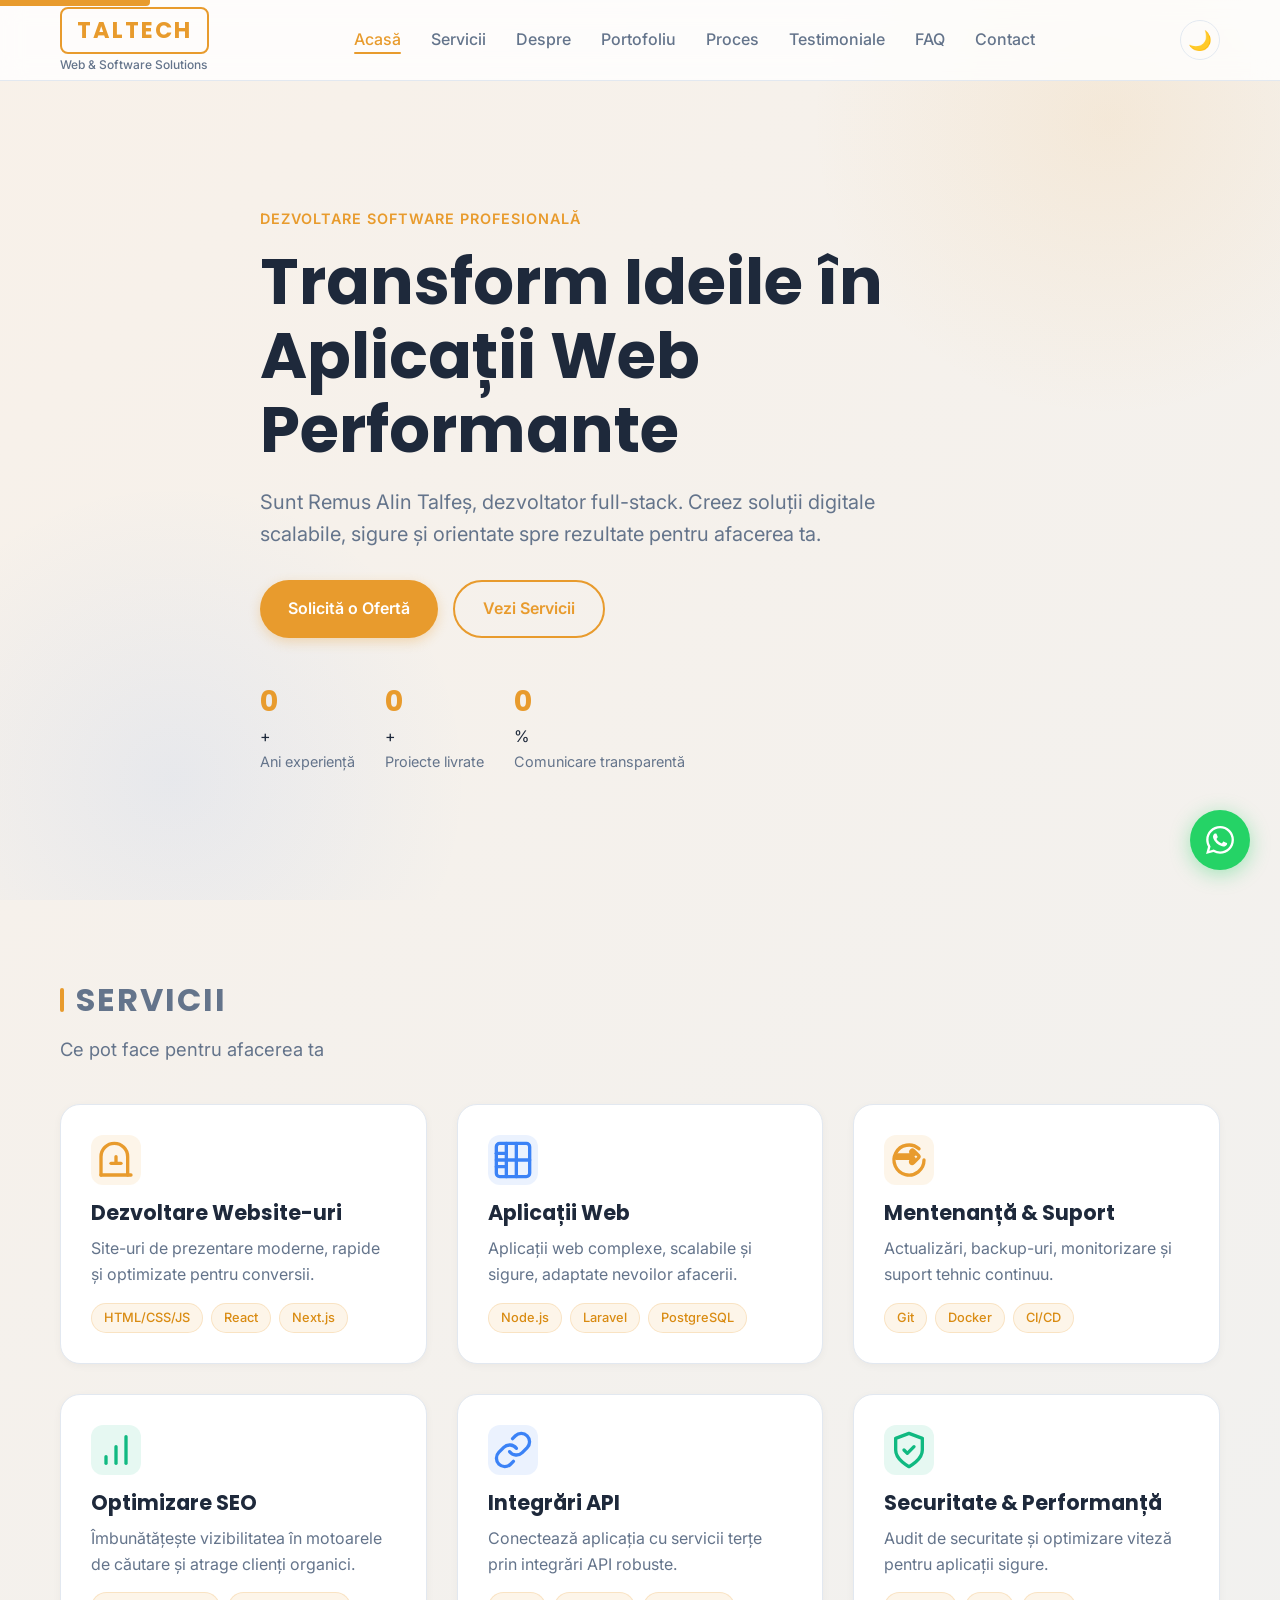
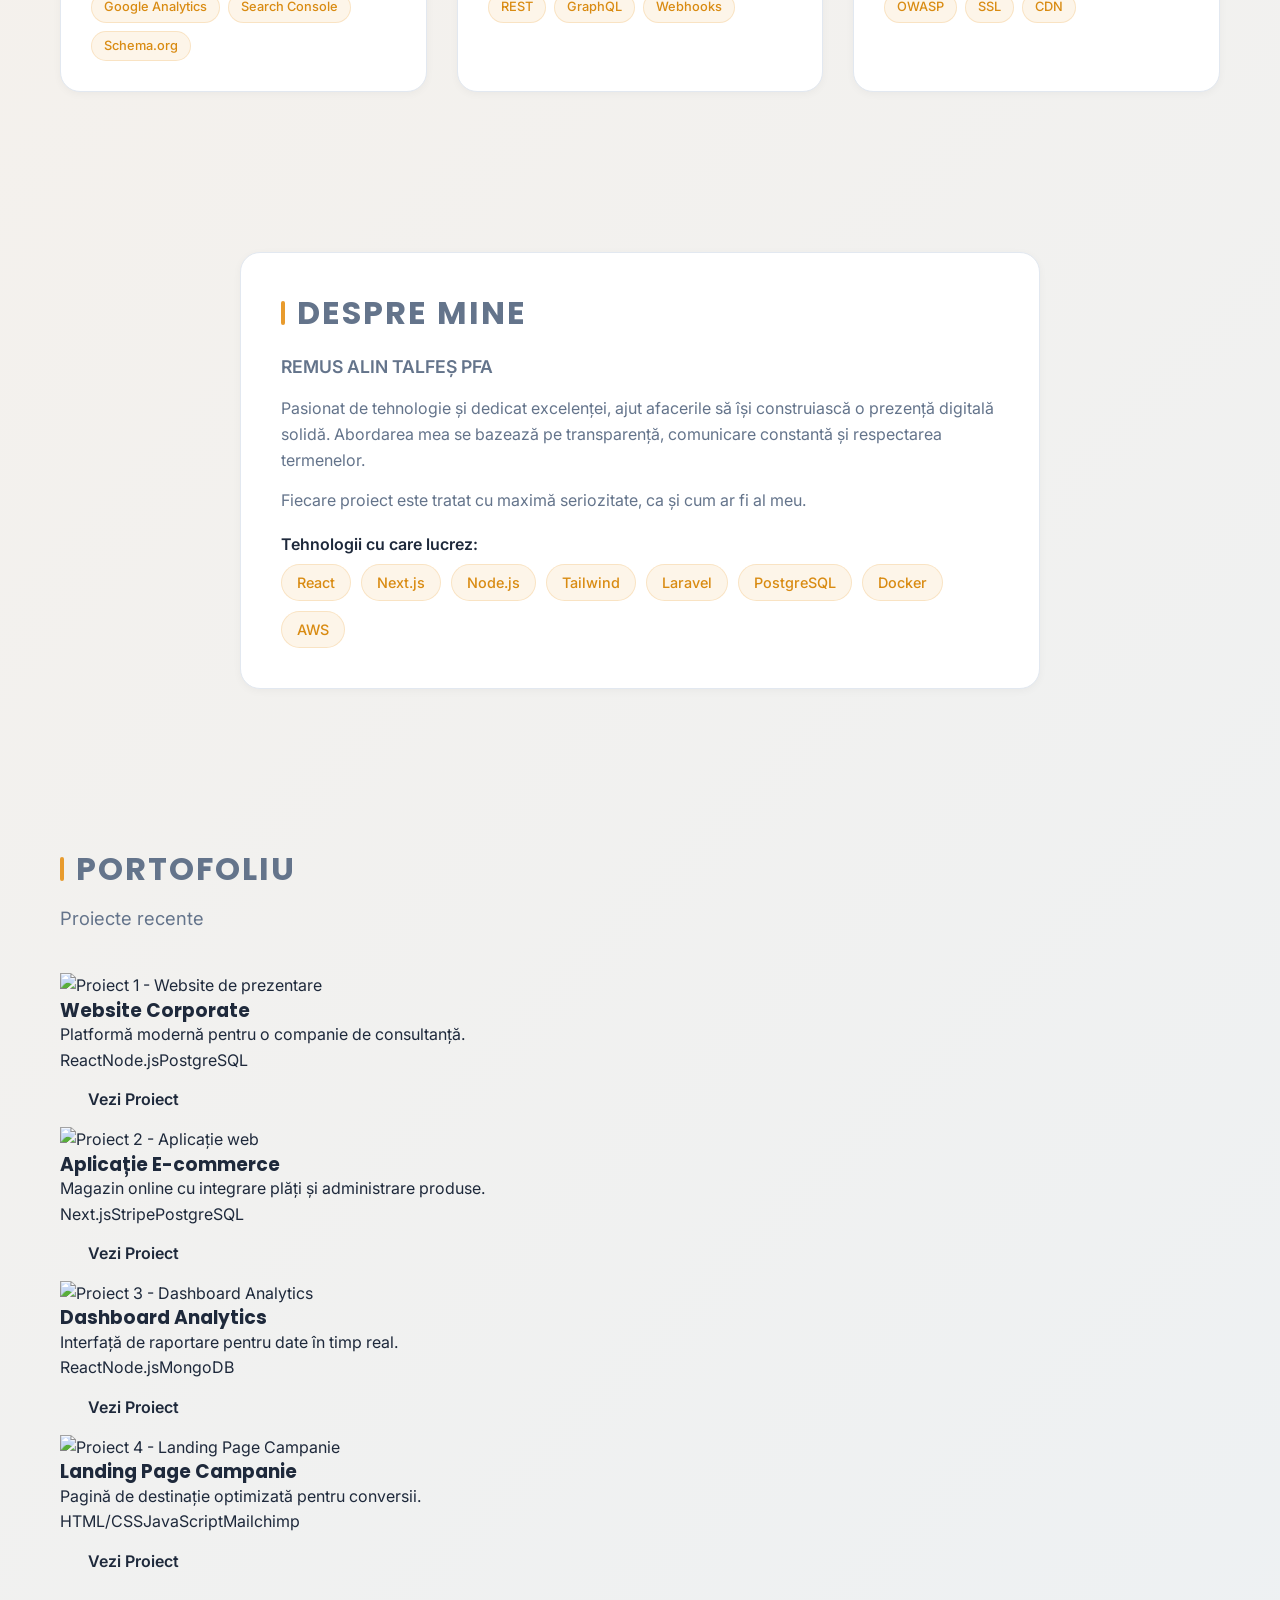
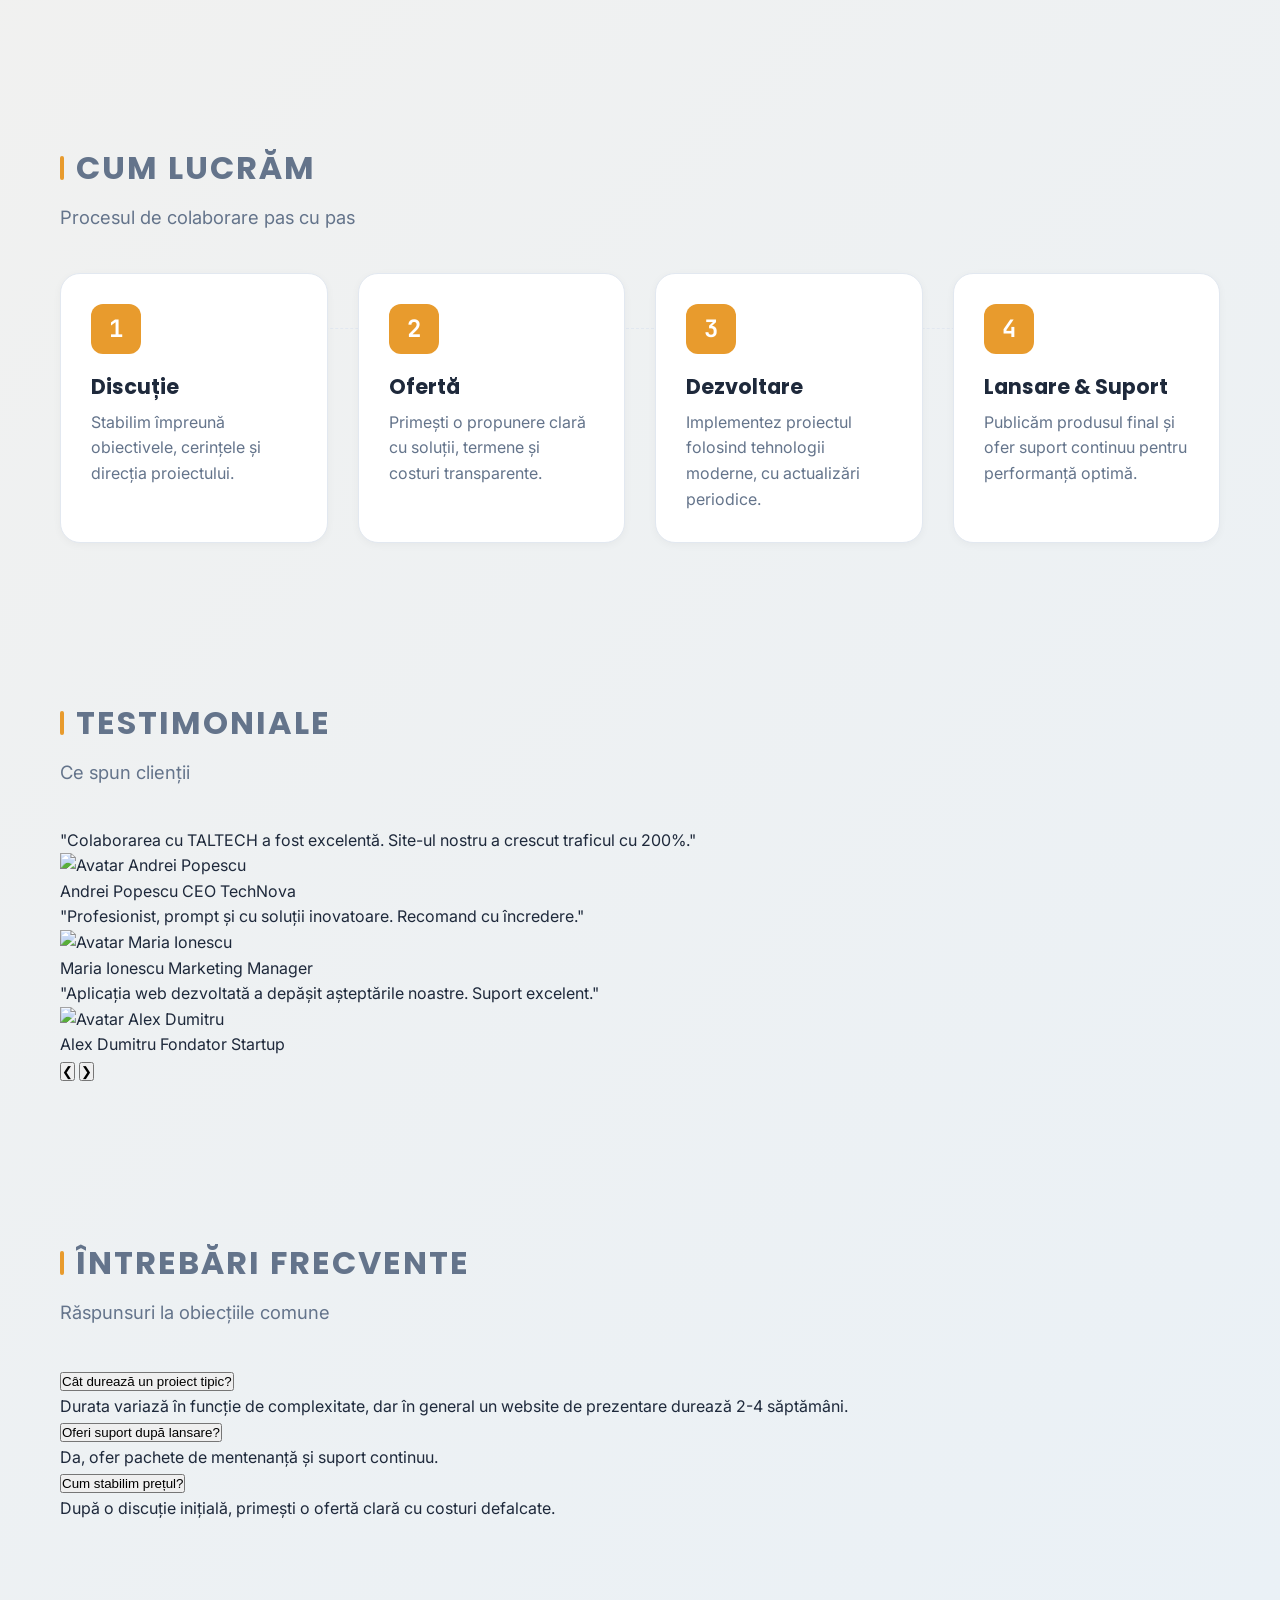
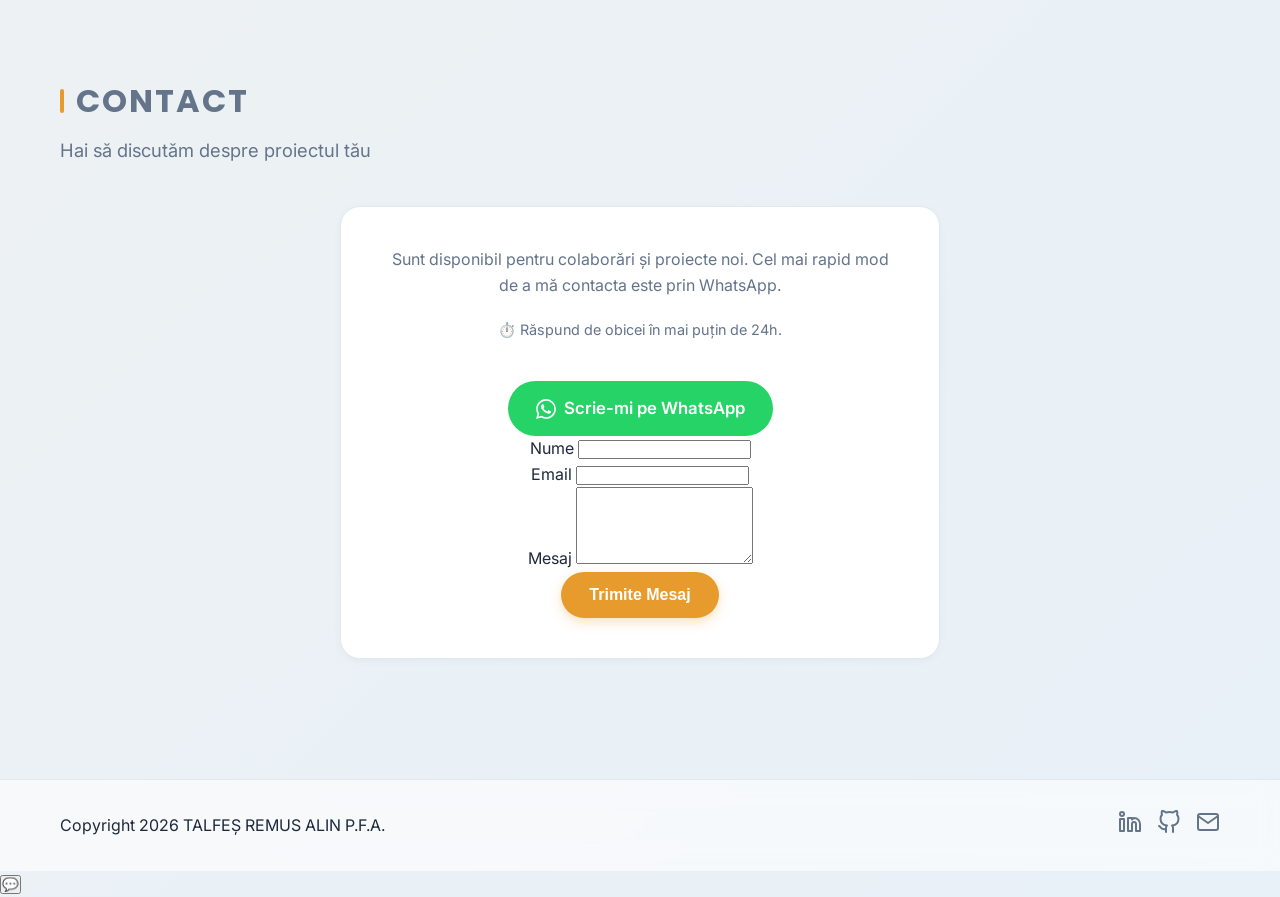
==== index.html @ 5f38fbfe "Update index.html" ====
<!DOCTYPE html>
<html lang="ro" data-theme="light">
<head>
    <meta charset="UTF-8">
    <meta name="viewport" content="width=device-width, initial-scale=1.0">
    <meta name="description" content="TALTECH Software Solutions - Dezvoltare software și servicii web. REMUS ALIN TALFEȘ PFA oferă soluții complete pentru afacerea ta.">
    <meta name="author" content="REMUS ALIN TALFEȘ PFA">
    <meta name="keywords" content="dezvoltare software, web design, aplicații web, SEO, mentenanță, PFA, TALTECH">
    <link rel="canonical" href="https://www.taltech.ro/">
    <meta property="og:type" content="website">
    <meta property="og:title" content="TALTECH Software Solutions | Dezvoltare Software & Servicii Web">
    <meta property="og:description" content="Transform ideile în aplicații web performante. Servicii complete de dezvoltare, mentenanță și optimizare SEO.">
    <meta property="og:url" content="https://www.taltech.ro/">
    <!-- PLACEHOLDER: înlocuiește cu imaginea reală og-image.png (1200x630px) -->
    <meta property="og:image" content="https://www.taltech.ro/og-image.png">
    <!-- Twitter Card -->
    <meta name="twitter:card" content="summary_large_image">
    <title>TALTECH Software Solutions | Dezvoltare Software & Servicii Web</title>
    
    <!-- Favicon SVG (data URI) -->
    <link rel="icon" type="image/svg+xml" href="data:image/svg+xml,%3Csvg xmlns='http://www.w3.org/2000/svg' viewBox='0 0 100 100'%3E%3Crect width='100' height='100' rx='20' fill='%23E89B2D'/%3E%3Ctext x='50' y='72' font-family='Poppins, sans-serif' font-size='65' font-weight='700' fill='white' text-anchor='middle'%3ET%3C/text%3E%3C/svg%3E">
    <!-- PLACEHOLDER: înlocuiește cu fișierul apple-touch-icon.png (180x180px) -->
    <link rel="apple-touch-icon" href="apple-touch-icon.png">
    
    <link rel="preconnect" href="https://fonts.googleapis.com">
    <link rel="preconnect" href="https://fonts.gstatic.com" crossorigin>
    <link href="https://fonts.googleapis.com/css2?family=Poppins:wght@400;600;700&family=Inter:wght@300;400;500;600&family=JetBrains+Mono:wght@500;700&display=swap" rel="stylesheet">
    
    <!-- PLACEHOLDER: Adaugă codul Google Analytics aici (înlocuiește G-XXXXXXX) -->
    <script async src="https://www.googletagmanager.com/gtag/js?id=G-XXXXXXX"></script>
    <script>
        window.dataLayer = window.dataLayer || [];
        function gtag(){dataLayer.push(arguments);}
        gtag('js', new Date());
        gtag('config', 'G-XXXXXXX');
    </script>
    
    <link rel="stylesheet" href="style.css">
    <script src="java.js" defer></script>
    <!-- Schema.org Structured Data -->
    <script type="application/ld+json">
    {
      "@context": "https://schema.org",
      "@type": "ProfessionalService",
      "name": "REMUS ALIN TALFEȘ PFA",
      "url": "https://www.taltech.ro/",
      "description": "Dezvoltare software și servicii web. REMUS ALIN TALFEȘ PFA oferă soluții complete pentru afacerea ta.",
      "knowsAbout": [
        "Dezvoltare Website-uri",
        "Aplicații Web",
        "Mentenanță & Suport",
        "Optimizare SEO",
        "Integrări API",
        "Securitate & Performanță"
      ]
    }
    </script>
</head>
<body>
    <!-- Loader -->
    <div id="loader" class="loader">
        <div class="loader-spinner"></div>
    </div>

    <!-- Custom cursor -->
    <div id="custom-cursor" class="custom-cursor"></div>

    <!-- Skip link -->
    <a href="#main-content" class="skip-link">Sari la conținut</a>

    <header id="navbar">
        <div class="container nav-container">
            <a href="#hero" class="logo">
                <span class="logo-frame">TALTECH</span>
                <small>Web &amp; Software Solutions</small>
            </a>
            <nav id="nav-menu" aria-label="Meniu principal">
                <ul>
                    <li><a href="#hero" class="nav-link">Acasă</a></li>
                    <li><a href="#servicii" class="nav-link">Servicii</a></li>
                    <li><a href="#despre" class="nav-link">Despre</a></li>
                    <li><a href="#portofoliu" class="nav-link">Portofoliu</a></li>
                    <li><a href="#proces" class="nav-link">Proces</a></li>
                    <li><a href="#testimoniale" class="nav-link">Testimoniale</a></li>
                    <li><a href="#faq" class="nav-link">FAQ</a></li>
                    <li><a href="#contact" class="nav-link">Contact</a></li>
                </ul>
            </nav>
            <div class="nav-actions">
                <button id="theme-toggle" class="theme-toggle" aria-label="Comută tema">
                    <span class="theme-icon">🌙</span>
                </button>
                <button id="hamburger" class="hamburger" aria-label="Meniu" aria-expanded="false">
                    <span class="bar"></span>
                    <span class="bar"></span>
                    <span class="bar"></span>
                </button>
            </div>
        </div>
    </header>

    <main id="main-content">
        <!-- HERO -->
        <section id="hero" class="hero">
            <div class="container hero-content">
                <p class="hero-subtitle">Dezvoltare Software Profesională</p>
                <h1 class="hero-title">Transform Ideile în Aplicații Web Performante</h1>
                <p class="hero-text">Sunt Remus Alin Talfeș, dezvoltator full-stack. Creez soluții digitale scalabile, sigure și orientate spre rezultate pentru afacerea ta.</p>
                <div class="hero-buttons">
                    <a href="#contact" class="btn btn-primary">Solicită o Ofertă</a>
                    <a href="#servicii" class="btn btn-secondary">Vezi Servicii</a>
                </div>
                <!-- ACTUALIZEAZĂ cu cifrele tale reale -->
                <div class="hero-stats">
                    <div class="hero-stat">
                        <span class="stat-number" data-counter="3">0</span><span class="stat-suffix">+</span>
                        <span class="stat-label">Ani experiență</span>
                    </div>
                    <div class="hero-stat">
                        <span class="stat-number" data-counter="10">0</span><span class="stat-suffix">+</span>
                        <span class="stat-label">Proiecte livrate</span>
                    </div>
                    <div class="hero-stat">
                        <span class="stat-number" data-counter="100">0</span><span class="stat-suffix">%</span>
                        <span class="stat-label">Comunicare transparentă</span>
                    </div>
                </div>
            </div>
        </section>

        <!-- SERVICII -->
        <section id="servicii" class="section">
            <div class="container">
                <h2 class="section-title">Servicii</h2>
                <p class="section-subtitle">Ce pot face pentru afacerea ta</p>
                <div class="services-grid">
                    <!-- 6 carduri de servicii (exact ca înainte) -->
                    <article class="service-card hidden">
                        <div class="service-icon">
                            <svg xmlns="http://www.w3.org/2000/svg" width="40" height="40" viewBox="0 0 24 24" fill="none" stroke="currentColor" stroke-width="2" stroke-linecap="round" stroke-linejoin="round"><path d="M3 21V10a8 8 0 0 1 16 0v11"/><path d="M21 21H3"/><path d="M12 10v4"/><path d="M9 14h6"/></svg>
                        </div>
                        <h3>Dezvoltare Website-uri</h3>
                        <p>Site-uri de prezentare moderne, rapide și optimizate pentru conversii.</p>
                        <ul class="tech-list">
                            <li>HTML/CSS/JS</li>
                            <li>React</li>
                            <li>Next.js</li>
                        </ul>
                    </article>
                    <article class="service-card hidden">
                        <div class="service-icon service-icon--blue">
                            <svg xmlns="http://www.w3.org/2000/svg" width="40" height="40" viewBox="0 0 24 24" fill="none" stroke="currentColor" stroke-width="2" stroke-linecap="round" stroke-linejoin="round"><rect x="2" y="2" width="20" height="20" rx="2"/><path d="M8 2v20"/><path d="M2 8h6"/><path d="M2 16h6"/><path d="M14 2v20"/><path d="M2 12h20"/></svg>
                        </div>
                        <h3>Aplicații Web</h3>
                        <p>Aplicații web complexe, scalabile și sigure, adaptate nevoilor afacerii.</p>
                        <ul class="tech-list">
                            <li>Node.js</li>
                            <li>Laravel</li>
                            <li>PostgreSQL</li>
                        </ul>
                    </article>
                    <article class="service-card hidden">
                        <div class="service-icon">
                            <svg xmlns="http://www.w3.org/2000/svg" width="40" height="40" viewBox="0 0 24 24" fill="none" stroke="currentColor" stroke-width="2" stroke-linecap="round" stroke-linejoin="round"><path d="M14.7 6.3a1 1 0 0 0-1.4 1.4L15 9H5a1 1 0 0 0 0 2h10l-1.7 1.3a1 1 0 1 0 1.4 1.4l3-3a1 1 0 0 0 0-1.4z"/><path d="M21 12a9 9 0 1 1-3-6.7"/></svg>
                        </div>
                        <h3>Mentenanță & Suport</h3>
                        <p>Actualizări, backup-uri, monitorizare și suport tehnic continuu.</p>
                        <ul class="tech-list">
                            <li>Git</li>
                            <li>Docker</li>
                            <li>CI/CD</li>
                        </ul>
                    </article>
                    <article class="service-card hidden">
                        <div class="service-icon service-icon--green">
                            <svg xmlns="http://www.w3.org/2000/svg" width="40" height="40" viewBox="0 0 24 24" fill="none" stroke="currentColor" stroke-width="2" stroke-linecap="round" stroke-linejoin="round"><path d="M12 20V10"/><path d="M18 20V4"/><path d="M6 20v-4"/></svg>
                        </div>
                        <h3>Optimizare SEO</h3>
                        <p>Îmbunătățește vizibilitatea în motoarele de căutare și atrage clienți organici.</p>
                        <ul class="tech-list">
                            <li>Google Analytics</li>
                            <li>Search Console</li>
                            <li>Schema.org</li>
                        </ul>
                    </article>
                    <article class="service-card hidden">
                        <div class="service-icon service-icon--blue">
                            <svg xmlns="http://www.w3.org/2000/svg" width="40" height="40" viewBox="0 0 24 24" fill="none" stroke="currentColor" stroke-width="2" stroke-linecap="round" stroke-linejoin="round"><path d="M10 13a5 5 0 0 0 7.54.54l3-3a5 5 0 0 0-7.07-7.07l-1.72 1.71"/><path d="M14 11a5 5 0 0 0-7.54-.54l-3 3a5 5 0 0 0 7.07 7.07l1.71-1.71"/></svg>
                        </div>
                        <h3>Integrări API</h3>
                        <p>Conectează aplicația cu servicii terțe prin integrări API robuste.</p>
                        <ul class="tech-list">
                            <li>REST</li>
                            <li>GraphQL</li>
                            <li>Webhooks</li>
                        </ul>
                    </article>
                    <article class="service-card hidden">
                        <div class="service-icon service-icon--green">
                            <svg xmlns="http://www.w3.org/2000/svg" width="40" height="40" viewBox="0 0 24 24" fill="none" stroke="currentColor" stroke-width="2" stroke-linecap="round" stroke-linejoin="round"><path d="M12 22s8-4 8-10V5l-8-3-8 3v7c0 6 8 10 8 10z"/><path d="M9 12l2 2 4-4"/></svg>
                        </div>
                        <h3>Securitate & Performanță</h3>
                        <p>Audit de securitate și optimizare viteză pentru aplicații sigure.</p>
                        <ul class="tech-list">
                            <li>OWASP</li>
                            <li>SSL</li>
                            <li>CDN</li>
                        </ul>
                    </article>
                </div>
            </div>
        </section>

        <!-- DESPRE -->
        <section id="despre" class="section">
            <div class="container about-container">
                <div class="about-text">
                    <h2 class="section-title">Despre Mine</h2>
                    <p class="about-highlight">REMUS ALIN TALFEȘ PFA</p>
                    <p>Pasionat de tehnologie și dedicat excelenței, ajut afacerile să își construiască o prezență digitală solidă. Abordarea mea se bazează pe transparență, comunicare constantă și respectarea termenelor.</p>
                    <p>Fiecare proiect este tratat cu maximă seriozitate, ca și cum ar fi al meu.</p>
                    <div class="tech-row">
                        <h4>Tehnologii cu care lucrez:</h4>
                        <div class="tech-tags">
                            <span class="tech-tag">React</span>
                            <span class="tech-tag">Next.js</span>
                            <span class="tech-tag">Node.js</span>
                            <span class="tech-tag">Tailwind</span>
                            <span class="tech-tag">Laravel</span>
                            <span class="tech-tag">PostgreSQL</span>
                            <span class="tech-tag">Docker</span>
                            <span class="tech-tag">AWS</span>
                        </div>
                    </div>
                </div>
            </div>
        </section>

        <!-- PORTOFOLIU -->
        <section id="portofoliu" class="section">
            <div class="container">
                <h2 class="section-title">Portofoliu</h2>
                <p class="section-subtitle">Proiecte recente</p>
                <div class="portfolio-grid">
                    <!-- PLACEHOLDER: înlocuiește imaginile și descrierile cu proiectele tale reale -->
                    <article class="portfolio-card hidden">
                        <div class="portfolio-image">
                            <img src="https://placehold.co/600x400/1a1a1a/00d4ff?text=Project+1" alt="Proiect 1 - Website de prezentare" loading="lazy">
                        </div>
                        <div class="portfolio-body">
                            <h3>Website Corporate</h3>
                            <p>Platformă modernă pentru o companie de consultanță.</p>
                            <div class="tech-stack">
                                <span>React</span><span>Node.js</span><span>PostgreSQL</span>
                            </div>
                            <a href="#" class="btn btn-outline">Vezi Proiect</a>
                        </div>
                    </article>
                    <article class="portfolio-card hidden">
                        <div class="portfolio-image">
                            <img src="https://placehold.co/600x400/1a1a1a/00d4ff?text=Project+2" alt="Proiect 2 - Aplicație web" loading="lazy">
                        </div>
                        <div class="portfolio-body">
                            <h3>Aplicație E-commerce</h3>
                            <p>Magazin online cu integrare plăți și administrare produse.</p>
                            <div class="tech-stack">
                                <span>Next.js</span><span>Stripe</span><span>PostgreSQL</span>
                            </div>
                            <a href="#" class="btn btn-outline">Vezi Proiect</a>
                        </div>
                    </article>
                    <article class="portfolio-card hidden">
                        <div class="portfolio-image">
                            <img src="https://placehold.co/600x400/1a1a1a/00d4ff?text=Project+3" alt="Proiect 3 - Dashboard Analytics" loading="lazy">
                        </div>
                        <div class="portfolio-body">
                            <h3>Dashboard Analytics</h3>
                            <p>Interfață de raportare pentru date în timp real.</p>
                            <div class="tech-stack">
                                <span>React</span><span>Node.js</span><span>MongoDB</span>
                            </div>
                            <a href="#" class="btn btn-outline">Vezi Proiect</a>
                        </div>
                    </article>
                    <article class="portfolio-card hidden">
                        <div class="portfolio-image">
                            <img src="https://placehold.co/600x400/1a1a1a/00d4ff?text=Project+4" alt="Proiect 4 - Landing Page Campanie" loading="lazy">
                        </div>
                        <div class="portfolio-body">
                            <h3>Landing Page Campanie</h3>
                            <p>Pagină de destinație optimizată pentru conversii.</p>
                            <div class="tech-stack">
                                <span>HTML/CSS</span><span>JavaScript</span><span>Mailchimp</span>
                            </div>
                            <a href="#" class="btn btn-outline">Vezi Proiect</a>
                        </div>
                    </article>
                </div>
            </div>
        </section>

        <!-- PROCES -->
        <section id="proces" class="section">
            <div class="container">
                <h2 class="section-title">Cum Lucrăm</h2>
                <p class="section-subtitle">Procesul de colaborare pas cu pas</p>
                <div class="process-grid">
                    <div class="process-step hidden">
                        <div class="step-number">1</div>
                        <h3>Discuție</h3>
                        <p>Stabilim împreună obiectivele, cerințele și direcția proiectului.</p>
                    </div>
                    <div class="process-step hidden">
                        <div class="step-number">2</div>
                        <h3>Ofertă</h3>
                        <p>Primești o propunere clară cu soluții, termene și costuri transparente.</p>
                    </div>
                    <div class="process-step hidden">
                        <div class="step-number">3</div>
                        <h3>Dezvoltare</h3>
                        <p>Implementez proiectul folosind tehnologii moderne, cu actualizări periodice.</p>
                    </div>
                    <div class="process-step hidden">
                        <div class="step-number">4</div>
                        <h3>Lansare & Suport</h3>
                        <p>Publicăm produsul final și ofer suport continuu pentru performanță optimă.</p>
                    </div>
                </div>
            </div>
        </section>

        <!-- TESTIMONIALE -->
        <section id="testimoniale" class="section">
            <div class="container">
                <h2 class="section-title">Testimoniale</h2>
                <p class="section-subtitle">Ce spun clienții</p>
                <div class="testimonial-slider">
                    <div class="testimonial-track" id="testimonial-track">
                        <!-- PLACEHOLDER: înlocuiește cu testimoniale reale -->
                        <div class="testimonial-slide">
                            <div class="testimonial-card">
                                <p class="testimonial-text">"Colaborarea cu TALTECH a fost excelentă. Site-ul nostru a crescut traficul cu 200%."</p>
                                <div class="testimonial-author">
                                    <img src="https://placehold.co/50x50/1a1a1a/00d4ff?text=AP" alt="Avatar Andrei Popescu" class="avatar">
                                    <div class="author-info">
                                        <span class="author-name">Andrei Popescu</span>
                                        <span class="author-company">CEO TechNova</span>
                                    </div>
                                </div>
                            </div>
                        </div>
                        <div class="testimonial-slide">
                            <div class="testimonial-card">
                                <p class="testimonial-text">"Profesionist, prompt și cu soluții inovatoare. Recomand cu încredere."</p>
                                <div class="testimonial-author">
                                    <img src="https://placehold.co/50x50/1a1a1a/00d4ff?text=MI" alt="Avatar Maria Ionescu" class="avatar">
                                    <div class="author-info">
                                        <span class="author-name">Maria Ionescu</span>
                                        <span class="author-company">Marketing Manager</span>
                                    </div>
                                </div>
                            </div>
                        </div>
                        <div class="testimonial-slide">
                            <div class="testimonial-card">
                                <p class="testimonial-text">"Aplicația web dezvoltată a depășit așteptările noastre. Suport excelent."</p>
                                <div class="testimonial-author">
                                    <img src="https://placehold.co/50x50/1a1a1a/00d4ff?text=AD" alt="Avatar Alex Dumitru" class="avatar">
                                    <div class="author-info">
                                        <span class="author-name">Alex Dumitru</span>
                                        <span class="author-company">Fondator Startup</span>
                                    </div>
                                </div>
                            </div>
                        </div>
                    </div>
                    <button class="slider-btn prev" id="prev-btn" aria-label="Testimonial anterior">&#10094;</button>
                    <button class="slider-btn next" id="next-btn" aria-label="Testimonial următor">&#10095;</button>
                </div>
            </div>
        </section>

        <!-- FAQ -->
        <section id="faq" class="section">
            <div class="container">
                <h2 class="section-title">Întrebări Frecvente</h2>
                <p class="section-subtitle">Răspunsuri la obiecțiile comune</p>
                <div class="faq-list">
                    <div class="faq-item">
                        <button class="faq-question">Cât durează un proiect tipic?</button>
                        <div class="faq-answer"><p>Durata variază în funcție de complexitate, dar în general un website de prezentare durează 2-4 săptămâni.</p></div>
                    </div>
                    <div class="faq-item">
                        <button class="faq-question">Oferi suport după lansare?</button>
                        <div class="faq-answer"><p>Da, ofer pachete de mentenanță și suport continuu.</p></div>
                    </div>
                    <div class="faq-item">
                        <button class="faq-question">Cum stabilim prețul?</button>
                        <div class="faq-answer"><p>După o discuție inițială, primești o ofertă clară cu costuri defalcate.</p></div>
                    </div>
                </div>
            </div>
        </section>

        <!-- CONTACT -->
        <section id="contact" class="section">
            <div class="container contact-container">
                <h2 class="section-title">Contact</h2>
                <p class="section-subtitle">Hai să discutăm despre proiectul tău</p>
                <div class="contact-content">
                    <p>Sunt disponibil pentru colaborări și proiecte noi. Cel mai rapid mod de a mă contacta este prin WhatsApp.</p>
                    <p class="response-time">⏱️ Răspund de obicei în mai puțin de 24h.</p>
                    <a href="https://wa.me/alin.talfes" target="_blank" rel="noopener" class="btn btn-whatsapp">
                        <svg xmlns="http://www.w3.org/2000/svg" width="20" height="20" viewBox="0 0 24 24" fill="currentColor"><path d="M17.472 14.382c-.297-.149-1.758-.867-2.03-.967-.273-.099-.471-.148-.67.15-.197.297-.767.966-.94 1.164-.173.199-.347.223-.644.075-.297-.15-1.255-.463-2.39-1.475-.883-.788-1.48-1.761-1.653-2.059-.173-.297-.018-.458.13-.606.134-.133.298-.347.446-.52.149-.174.198-.298.298-.497.099-.198.05-.371-.025-.52-.075-.149-.669-1.612-.916-2.207-.242-.579-.487-.5-.669-.51-.173-.008-.371-.01-.57-.01-.198 0-.52.074-.792.372-.272.297-1.04 1.016-1.04 2.479 0 1.462 1.064 2.875 1.213 3.074.149.198 2.096 3.2 5.077 4.487.709.306 1.262.489 1.694.625.712.227 1.36.195 1.871.118.571-.085 1.758-.719 2.006-1.413.248-.694.248-1.289.173-1.413-.074-.124-.272-.198-.57-.347m-5.421 7.403h-.004a9.87 9.87 0 01-5.031-1.378l-.361-.214-3.741.982.998-3.648-.235-.374a9.86 9.86 0 01-1.51-5.26c.001-5.45 4.436-9.884 9.888-9.884 2.64 0 5.122 1.03 6.988 2.898a9.825 9.825 0 012.893 6.994c-.003 5.45-4.437 9.884-9.885 9.884m8.413-18.297A11.815 11.815 0 0012.05 0C5.495 0 .16 5.335.157 11.892c0 2.096.547 4.142 1.588 5.945L.057 24l6.305-1.654a11.882 11.882 0 005.683 1.448h.005c6.554 0 11.89-5.335 11.893-11.893a11.821 11.821 0 00-3.48-8.413z"/></svg>
                        Scrie-mi pe WhatsApp
                    </a>
                    <!-- Formular contact (poate fi conectat la Formspree) -->
                    <form id="contact-form" action="#" method="POST">
                        <div class="form-group">
                            <label for="name">Nume</label>
                            <input type="text" id="name" name="name" required>
                        </div>
                        <div class="form-group">
                            <label for="email">Email</label>
                            <input type="email" id="email" name="email" required>
                        </div>
                        <div class="form-group">
                            <label for="message">Mesaj</label>
                            <textarea id="message" name="message" rows="5" required></textarea>
                        </div>
                        <button type="submit" class="btn btn-primary">Trimite Mesaj</button>
                    </form>
                    <div id="form-success" class="form-success" hidden>Mulțumesc! Mesajul a fost trimis cu succes.</div>
                </div>
            </div>
        </section>
    </main>

    <!-- FOOTER -->
    <footer class="footer">
        <div class="container footer-container">
            <p>Copyright 2026 TALFEȘ REMUS ALIN P.F.A.</p>
            <div class="footer-social">
                <!-- ACTUALIZEAZĂ href-urile cu linkurile tale reale -->
                <a href="#" aria-label="LinkedIn" target="_blank" rel="noopener">
                    <svg xmlns="http://www.w3.org/2000/svg" width="24" height="24" viewBox="0 0 24 24" fill="none" stroke="currentColor" stroke-width="2" stroke-linecap="round" stroke-linejoin="round"><path d="M16 8a6 6 0 0 1 6 6v7h-4v-7a2 2 0 0 0-2-2 2 2 0 0 0-2 2v7h-4V8h4v1.5A6 6 0 0 1 16 8z"/><rect x="2" y="9" width="4" height="12"/><circle cx="4" cy="4" r="2"/></svg>
                </a>
                <a href="#" aria-label="GitHub" target="_blank" rel="noopener">
                    <svg xmlns="http://www.w3.org/2000/svg" width="24" height="24" viewBox="0 0 24 24" fill="none" stroke="currentColor" stroke-width="2" stroke-linecap="round" stroke-linejoin="round"><path d="M9 19c-5 1.5-5-2.5-7-3m14 6v-3.87a3.37 3.37 0 0 0-.94-2.61c3.14-.35 6.44-1.54 6.44-7A5.44 5.44 0 0 0 20 4.77 5.07 5.07 0 0 0 19.91 1S18.73.65 16 2.48a13.38 13.38 0 0 0-7 0C6.27.65 5.09 1 5.09 1A5.07 5.07 0 0 0 5 4.77a5.44 5.44 0 0 0-1.5 3.78c0 5.42 3.3 6.61 6.44 7A3.37 3.37 0 0 0 9 18.13V22"/></svg>
                </a>
                <a href="mailto:#" aria-label="Email">
                    <svg xmlns="http://www.w3.org/2000/svg" width="24" height="24" viewBox="0 0 24 24" fill="none" stroke="currentColor" stroke-width="2" stroke-linecap="round" stroke-linejoin="round"><path d="M4 4h16c1.1 0 2 .9 2 2v12c0 1.1-.9 2-2 2H4c-1.1 0-2-.9-2-2V6c0-1.1.9-2 2-2z"/><path d="m22 6-10 7L2 6"/></svg>
                </a>
            </div>
        </div>
    </footer>

    <!-- Floating WhatsApp Button -->
    <a href="https://wa.me/alin.talfes" target="_blank" rel="noopener" class="whatsapp-float" aria-label="Contact pe WhatsApp">
        <svg xmlns="http://www.w3.org/2000/svg" viewBox="0 0 24 24" width="28" height="28" fill="currentColor"><path d="M17.472 14.382c-.297-.149-1.758-.867-2.03-.967-.273-.099-.471-.148-.67.15-.197.297-.767.966-.94 1.164-.173.199-.347.223-.644.075-.297-.15-1.255-.463-2.39-1.475-.883-.788-1.48-1.761-1.653-2.059-.173-.297-.018-.458.13-.606.134-.133.298-.347.446-.52.149-.174.198-.298.298-.497.099-.198.05-.371-.025-.52-.075-.149-.669-1.612-.916-2.207-.242-.579-.487-.5-.669-.51-.173-.008-.371-.01-.57-.01-.198 0-.52.074-.792.372-.272.297-1.04 1.016-1.04 2.479 0 1.462 1.064 2.875 1.213 3.074.149.198 2.096 3.2 5.077 4.487.709.306 1.262.489 1.694.625.712.227 1.36.195 1.871.118.571-.085 1.758-.719 2.006-1.413.248-.694.248-1.289.173-1.413-.074-.124-.272-.198-.57-.347m-5.421 7.403h-.004a9.87 9.87 0 01-5.031-1.378l-.361-.214-3.741.982.998-3.648-.235-.374a9.86 9.86 0 01-1.51-5.26c.001-5.45 4.436-9.884 9.888-9.884 2.64 0 5.122 1.03 6.988 2.898a9.825 9.825 0 012.893 6.994c-.003 5.45-4.437 9.884-9.885 9.884m8.413-18.297A11.815 11.815 0 0012.05 0C5.495 0 .16 5.335.157 11.892c0 2.096.547 4.142 1.588 5.945L.057 24l6.305-1.654a11.882 11.882 0 005.683 1.448h.005c6.554 0 11.89-5.335 11.893-11.893a11.821 11.821 0 00-3.48-8.413z"/></svg>
    </a>

    <!-- Live chat bubble (deschide WhatsApp) -->
    <button id="live-chat" class="live-chat" aria-label="Deschide chat WhatsApp">
        💬
    </button>

    <!-- Scroll to Top Button -->
    <button id="scroll-top" class="scroll-top" aria-label="Derulează la început">↑</button>
</body>
</html>
---- style.css ----
/* ========== RESET & VARIABILE ========== */
*,
*::before,
*::after {
    margin: 0;
    padding: 0;
    box-sizing: border-box;
}

:root {
    /* Light Mode */
    --bg-start: #F8F1E9;
    --bg-end: #E8F1F8;
    --bg-card: #FFFFFF;
    --text-primary: #1E293B;
    --text-secondary: #64748B;
    --text-muted: #94A3B8;
    --accent: #E89B2D;
    --accent-hover: #D98B12;
    --blue: #3B82F6;
    --green: #10B981;
    --orange: #F59E0B;
    --accent-rgb: 232, 155, 45;
    --blue-rgb: 59, 130, 246;
    --green-rgb: 16, 185, 129;
    --border-light: #E2E8F0;
    --shadow-sm: 0 2px 8px rgba(0,0,0,0.04);
    --shadow-md: 0 8px 24px rgba(0,0,0,0.06);
    --shadow-lg: 0 12px 32px rgba(0,0,0,0.08);
    --navbar-bg: rgba(255,255,255,0.8);
    --navbar-bg-scrolled: rgba(255,255,255,0.95);
    --footer-bg: rgba(255,255,255,0.6);
    --transition: 0.3s ease;
    --border-radius: 20px;
    --border-radius-sm: 12px;
}

[data-theme="dark"] {
    --bg-start: #0d0d0d;
    --bg-end: #1a1a1a;
    --bg-card: #1f1f1f;
    --text-primary: #f0f0f0;
    --text-secondary: #b3b3b3;
    --text-muted: #94a3b8;
    --accent: #E89B2D;
    --accent-hover: #D98B12;
    --blue: #60A5FA;
    --green: #34D399;
    --orange: #FBBF24;
    --accent-rgb: 232, 155, 45;
    --blue-rgb: 96, 165, 250;
    --green-rgb: 52, 211, 153;
    --border-light: #2d2d2d;
    --shadow-sm: 0 2px 8px rgba(0,0,0,0.3);
    --shadow-md: 0 8px 24px rgba(0,0,0,0.4);
    --shadow-lg: 0 12px 32px rgba(0,0,0,0.5);
    --navbar-bg: rgba(13,13,13,0.8);
    --navbar-bg-scrolled: rgba(13,13,13,0.95);
    --footer-bg: rgba(13,13,13,0.6);
}

:root {
    --font-heading: 'Poppins', sans-serif;
    --font-body: 'Inter', sans-serif;
    --font-mono: 'JetBrains Mono', monospace;
}

html {
    scroll-behavior: smooth;
}

body {
    font-family: var(--font-body);
    background: linear-gradient(135deg, var(--bg-start) 0%, var(--bg-end) 100%);
    color: var(--text-primary);
    line-height: 1.6;
    overflow-x: hidden;
    font-size: 16px;
    min-height: 100vh;
    transition: background 0.4s ease, color 0.4s ease;
}

h1, h2, h3, h4 {
    font-family: var(--font-heading);
    font-weight: 700;
    line-height: 1.25;
    color: var(--text-primary);
}

a {
    text-decoration: none;
    color: inherit;
    transition: color var(--transition);
}

img {
    max-width: 100%;
    display: block;
}

.container {
    width: 100%;
    max-width: 1200px;
    margin: 0 auto;
    padding: 0 20px;
}

/* ========== CLASE GENERALE ========== */
.section {
    padding: 80px 0;
    scroll-margin-top: 80px;
}

.section-title {
    font-size: 2rem;
    text-transform: uppercase;
    letter-spacing: 2px;
    color: var(--text-secondary);
    margin-bottom: 15px;
    text-align: left;
    display: flex;
    align-items: center;
    gap: 12px;
}

.section-title::before {
    content: '';
    width: 4px;
    height: 24px;
    background-color: var(--accent);
    border-radius: 4px;
}

.section-subtitle {
    text-align: left;
    color: var(--text-secondary);
    margin-bottom: 40px;
    font-size: 1.15rem;
}

.btn {
    display: inline-flex;
    align-items: center;
    gap: 8px;
    padding: 14px 28px;
    border-radius: 999px;
    font-weight: 600;
    font-size: 1rem;
    cursor: pointer;
    transition: all var(--transition);
    border: none;
    background: none;
    color: inherit;
    white-space: nowrap;
}

.btn-primary {
    background-color: var(--accent);
    color: #fff;
    box-shadow: 0 4px 12px rgba(var(--accent-rgb), 0.3);
}

.btn-primary:hover {
    background-color: var(--accent-hover);
    transform: translateY(-2px);
    box-shadow: 0 8px 20px rgba(var(--accent-rgb), 0.4);
}

.btn-secondary {
    border: 2px solid var(--accent);
    color: var(--accent);
    background: transparent;
}

.btn-secondary:hover {
    background-color: var(--accent);
    color: #fff;
    transform: translateY(-2px);
}

.btn-whatsapp {
    background-color: #25d366;
    color: #fff;
    font-size: 1.05rem;
    margin-top: 20px;
}

.btn-whatsapp:hover {
    background-color: #1ebe5b;
    transform: translateY(-2px);
    box-shadow: 0 8px 20px rgba(37,211,102,0.4);
}

/* ========== ANIMAȚII LA SCROLL ========== */
.hidden {
    opacity: 0;
    transform: translateY(30px);
    transition: opacity 0.6s ease, transform 0.6s ease;
}

.hidden.visible {
    opacity: 1;
    transform: translateY(0);
}

/* ========== NAVBAR ========== */
#navbar {
    position: fixed;
    top: 0;
    left: 0;
    width: 100%;
    z-index: 1000;
    background: var(--navbar-bg);
    backdrop-filter: blur(12px);
    -webkit-backdrop-filter: blur(12px);
    border-bottom: 1px solid var(--border-light);
    transition: background 0.4s ease, box-shadow 0.4s ease;
}

#navbar.scrolled {
    background: var(--navbar-bg-scrolled);
    box-shadow: 0 4px 12px rgba(0,0,0,0.05);
}

.nav-container {
    display: flex;
    align-items: center;
    justify-content: space-between;
    height: 80px;
    gap: 20px;
}

.logo {
    display: flex;
    flex-direction: column;
    align-items: flex-start;
    line-height: 1.2;
    gap: 4px;
}

.logo-frame {
    font-family: var(--font-heading);
    font-weight: 700;
    font-size: 1.4rem;
    letter-spacing: 2px;
    color: var(--accent);
    border: 2px solid var(--accent);
    padding: 8px 15px;
    border-radius: 8px;
    transition: all var(--transition);
}

.logo:hover .logo-frame {
    background-color: var(--accent);
    color: #fff;
}

.logo small {
    font-size: 0.75rem;
    color: var(--text-secondary);
    font-weight: 500;
}

#nav-menu ul {
    display: flex;
    list-style: none;
    gap: 30px;
}

.nav-link {
    font-weight: 500;
    color: var(--text-secondary);
    position: relative;
    transition: color var(--transition);
}

.nav-link:hover,
.nav-link.active {
    color: var(--accent);
}

.nav-link::after {
    content: '';
    position: absolute;
    bottom: -5px;
    left: 0;
    width: 0;
    height: 2px;
    background: var(--accent);
    border-radius: 2px;
    transition: width var(--transition);
}

.nav-link:hover::after,
.nav-link.active::after {
    width: 100%;
}

.nav-actions {
    display: flex;
    align-items: center;
    gap: 15px;
}

.theme-toggle {
    background: none;
    border: 1px solid var(--border-light);
    border-radius: 50%;
    width: 40px;
    height: 40px;
    display: flex;
    align-items: center;
    justify-content: center;
    cursor: pointer;
    font-size: 1.2rem;
    transition: all var(--transition);
    color: var(--text-primary);
}

.theme-toggle:hover {
    border-color: var(--accent);
    transform: scale(1.1);
}

/* Hamburger */
.hamburger {
    display: none;
    flex-direction: column;
    gap: 5px;
    background: none;
    border: none;
    cursor: pointer;
    padding: 5px;
}

.hamburger .bar {
    width: 25px;
    height: 3px;
    background: var(--text-primary);
    border-radius: 3px;
    transition: all var(--transition);
}

.hamburger.active .bar:nth-child(1) {
    transform: translateY(8px) rotate(45deg);
}

.hamburger.active .bar:nth-child(2) {
    opacity: 0;
}

.hamburger.active .bar:nth-child(3) {
    transform: translateY(-8px) rotate(-45deg);
}

/* ========== HERO ========== */
.hero {
    min-height: 100vh;
    min-height: 100svh;
    display: flex;
    align-items: center;
    position: relative;
    overflow: hidden;
    padding-top: 80px;
}

.hero::before {
    content: '';
    position: absolute;
    top: -20%;
    right: -10%;
    width: 600px;
    height: 600px;
    border-radius: 50%;
    background: radial-gradient(circle, rgba(var(--accent-rgb), 0.1) 0%, transparent 70%);
    pointer-events: none;
}

.hero::after {
    content: '';
    position: absolute;
    bottom: -20%;
    left: -10%;
    width: 600px;
    height: 600px;
    border-radius: 50%;
    background: radial-gradient(circle, rgba(var(--blue-rgb), 0.08) 0%, transparent 70%);
    pointer-events: none;
}

.hero-content {
    position: relative;
    z-index: 1;
    max-width: 800px;
}

.hero-subtitle {
    color: var(--accent);
    font-weight: 600;
    letter-spacing: 1px;
    text-transform: uppercase;
    margin-bottom: 15px;
    font-size: 0.9rem;
}

.hero-title {
    font-size: 3.5rem;
    margin-bottom: 20px;
    line-height: 1.15;
    color: var(--text-primary);
}

.hero-text {
    font-size: 1.25rem;
    color: var(--text-secondary);
    max-width: 650px;
    margin-bottom: 30px;
}

.hero-buttons {
    display: flex;
    gap: 15px;
    flex-wrap: wrap;
}

/* ========== HERO STATS ========== */
.hero-stats {
    display: flex;
    gap: 30px;
    margin-top: 40px;
    flex-wrap: wrap;
}

.hero-stat {
    display: flex;
    flex-direction: column;
    align-items: flex-start;
}

.hero-stat .stat-number {
    font-family: var(--font-heading);
    font-weight: 700;
    font-size: 1.8rem;
    color: var(--accent);
}

.hero-stat .stat-label {
    font-size: 0.9rem;
    color: var(--text-secondary);
}

/* ========== SERVICII ========== */
.services-grid {
    display: grid;
    grid-template-columns: 1fr;
    gap: 30px;
}

.service-card {
    background: var(--bg-card);
    padding: 30px;
    border-radius: var(--border-radius);
    text-align: left;
    transition: transform 0.3s ease, box-shadow 0.3s ease;
    box-shadow: var(--shadow-sm);
    border: 1px solid var(--border-light);
}

.service-card:hover {
    transform: translateY(-5px);
    box-shadow: var(--shadow-md);
}

.service-icon {
    margin-bottom: 15px;
    color: var(--accent);
    background: rgba(var(--accent-rgb), 0.1);
    width: 50px;
    height: 50px;
    border-radius: 12px;
    display: flex;
    align-items: center;
    justify-content: center;
}

.service-icon--blue {
    color: var(--blue);
    background: rgba(var(--blue-rgb), 0.1);
}

.service-icon--green {
    color: var(--green);
    background: rgba(var(--green-rgb), 0.1);
}

.service-card h3 {
    font-size: 1.3rem;
    margin-bottom: 10px;
    color: var(--text-primary);
}

.service-card p {
    color: var(--text-secondary);
    margin-bottom: 15px;
}

.tech-list {
    list-style: none;
    display: flex;
    flex-wrap: wrap;
    gap: 8px;
}

.tech-list li {
    background: rgba(var(--accent-rgb), 0.1);
    color: var(--accent-hover);
    padding: 4px 12px;
    border-radius: 20px;
    font-size: 0.8rem;
    font-weight: 500;
    border: 1px solid rgba(var(--accent-rgb), 0.2);
    transition: transform 0.2s ease, background 0.2s ease;
}

.tech-list li:hover {
    transform: scale(1.05);
    background: rgba(var(--accent-rgb), 0.15);
}

/* ========== DESPRE ========== */
.about-container {
    max-width: 800px;
    margin: 0 auto;
    background: var(--bg-card);
    padding: 40px;
    border-radius: var(--border-radius);
    box-shadow: var(--shadow-sm);
    border: 1px solid var(--border-light);
}

.about-text .section-title {
    margin-bottom: 20px;
}

.about-highlight {
    color: var(--accent-hover);
    font-weight: 600;
    font-size: 1.1rem;
    margin: 15px 0;
}

.about-text p {
    margin-bottom: 15px;
    color: var(--text-secondary);
}

.tech-row {
    margin-top: 20px;
}

.tech-row h4 {
    font-family: var(--font-body);
    font-weight: 600;
    margin-bottom: 10px;
    color: var(--text-primary);
}

.tech-tags {
    display: flex;
    flex-wrap: wrap;
    gap: 10px;
}

.tech-tag {
    background: rgba(var(--accent-rgb), 0.1);
    color: var(--accent-hover);
    padding: 6px 15px;
    border-radius: 20px;
    font-size: 0.9rem;
    font-weight: 500;
    border: 1px solid rgba(var(--accent-rgb), 0.2);
    transition: transform 0.2s ease, background 0.2s ease;
}

.tech-tag:hover {
    transform: scale(1.05);
    background: rgba(var(--accent-rgb), 0.15);
}

/* ========== PROCES ========== */
.process-grid {
    display: grid;
    grid-template-columns: 1fr;
    gap: 30px;
    position: relative;
}

/* Conector vizual între pași (doar desktop) */
@media screen and (min-width: 768px) {
    .process-grid::before {
        content: '';
        position: absolute;
        top: 55px;
        left: 12.5%;
        width: 75%;
        border-top: 1px dashed var(--border-light);
        z-index: 0;
    }
    .process-step {
        position: relative;
        z-index: 1;
        background: var(--bg-card);
    }
}

.process-step {
    background: var(--bg-card);
    padding: 30px;
    border-radius: var(--border-radius);
    text-align: left;
    transition: transform 0.3s ease, box-shadow 0.3s ease;
    box-shadow: var(--shadow-sm);
    border: 1px solid var(--border-light);
}

.process-step:hover {
    transform: translateY(-5px);
    box-shadow: var(--shadow-md);
}

.step-number {
    width: 50px;
    height: 50px;
    background: var(--accent);
    color: #fff;
    border-radius: 12px;
    display: flex;
    align-items: center;
    justify-content: center;
    font-family: var(--font-mono);
    font-size: 1.5rem;
    font-weight: 700;
    margin-bottom: 20px;
}

.process-step h3 {
    font-size: 1.3rem;
    margin-bottom: 10px;
    color: var(--text-primary);
}

.process-step p {
    color: var(--text-secondary);
}

/* ========== CONTACT ========== */
.contact-container {
    text-align: center;
}

.contact-content {
    max-width: 600px;
    margin: 0 auto;
    background: var(--bg-card);
    padding: 40px;
    border-radius: var(--border-radius);
    box-shadow: var(--shadow-sm);
    border: 1px solid var(--border-light);
}

.contact-content p {
    margin-bottom: 20px;
    color: var(--text-secondary);
}

.response-time {
    font-size: 0.9rem;
    color: var(--text-muted);
    text-align: center;
}

/* ========== FOOTER ========== */
.footer {
    background: var(--footer-bg);
    backdrop-filter: blur(12px);
    -webkit-backdrop-filter: blur(12px);
    border-top: 1px solid var(--border-light);
    padding: 30px 0;
    margin-top: 40px;
}

.footer-container {
    display: flex;
    flex-direction: column;
    align-items: center;
    gap: 15px;
    text-align: center;
}

.footer-social {
    display: flex;
    gap: 15px;
}

.footer-social a {
    color: var(--text-secondary);
    transition: color var(--transition);
}

.footer-social a:hover {
    color: var(--accent);
}

/* ========== FLOATING BUTTONS ========== */
.whatsapp-float {
    position: fixed;
    bottom: 30px;
    right: 30px;
    width: 60px;
    height: 60px;
    background-color: #25d366;
    border-radius: 50%;
    display: flex;
    align-items: center;
    justify-content: center;
    color: #fff;
    box-shadow: 0 4px 20px rgba(37,211,102,0.4);
    z-index: 999;
    transition: all var(--transition);
}

.whatsapp-float:hover {
    transform: scale(1.1);
    background-color: #1ebe5b;
    box-shadow: 0 8px 30px rgba(37,211,102,0.5);
}

.scroll-top {
    position: fixed;
    bottom: 30px;
    left: 30px;
    width: 50px;
    height: 50px;
    background: var(--bg-card);
    color: var(--accent);
    border: 1px solid var(--border-light);
    border-radius: 50%;
    font-size: 1.5rem;
    cursor: pointer;
    display: flex;
    align-items: center;
    justify-content: center;
    opacity: 0;
    pointer-events: none;
    transition: all var(--transition);
    z-index: 999;
    box-shadow: var(--shadow-sm);
}

.scroll-top.visible {
    opacity: 1;
    pointer-events: auto;
}

.scroll-top:hover {
    background: var(--accent);
    color: #fff;
    border-color: var(--accent);
}

/* ========== ACCESIBILITATE ========== */
.btn:focus-visible,
.nav-link:focus-visible,
.theme-toggle:focus-visible,
.logo:focus-visible {
    outline: 2px solid var(--accent);
    outline-offset: 3px;
    border-radius: 4px;
}

.skip-link {
    position: absolute;
    top: -40px;
    left: 0;
    background: var(--accent);
    color: #fff;
    padding: 10px 20px;
    z-index: 1001;
    transition: top 0.3s ease;
    border-radius: 0 0 4px 0;
}

.skip-link:focus {
    top: 0;
    outline: none;
}

/* ========== RESPONSIVE ========== */
@media screen and (min-width: 480px) {
    .services-grid {
        grid-template-columns: repeat(2, 1fr);
    }
    .process-grid {
        grid-template-columns: repeat(2, 1fr);
    }
}

@media screen and (min-width: 768px) {
    .hero-title {
        font-size: 4rem;
    }
    .services-grid {
        grid-template-columns: repeat(3, 1fr);
    }
    .process-grid {
        grid-template-columns: repeat(4, 1fr);
    }
    .footer-container {
        flex-direction: row;
        justify-content: space-between;
        align-items: center;
        text-align: left;
    }
}

@media screen and (min-width: 1024px) {
    .services-grid {
        grid-template-columns: repeat(3, 1fr);
    }
}

/* Meniu mobil */
@media screen and (max-width: 767px) {
    .hamburger {
        display: flex;
    }
    .nav-actions {
        gap: 10px;
    }
    #nav-menu {
        position: fixed;
        top: 80px;
        left: 0;
        width: 100%;
        background: var(--navbar-bg-scrolled);
        backdrop-filter: blur(12px);
        -webkit-backdrop-filter: blur(12px);
        max-height: 0;
        overflow: hidden;
        transition: max-height 0.4s ease;
        border-bottom: 1px solid var(--border-light);
    }
    #nav-menu.active {
        max-height: 500px;
    }
    #nav-menu ul {
        flex-direction: column;
        align-items: center;
        padding: 20px 0;
        gap: 20px;
    }
    .section-title {
        font-size: 1.5rem;
    }
    .about-container {
        padding: 25px;
    }
    .contact-content {
        padding: 25px;
    }
    .hero-stats {
        gap: 20px;
    }
    .hero-stat .stat-number {
        font-size: 1.5rem;
    }
}

/* ========== PREFERS-REDUCED-MOTION ========== */
@media (prefers-reduced-motion: reduce) {
    *,
    *::before,
    *::after {
        animation-duration: 0.01ms !important;
        transition-duration: 0.01ms !important;
        scroll-behavior: auto !important;
    }
}
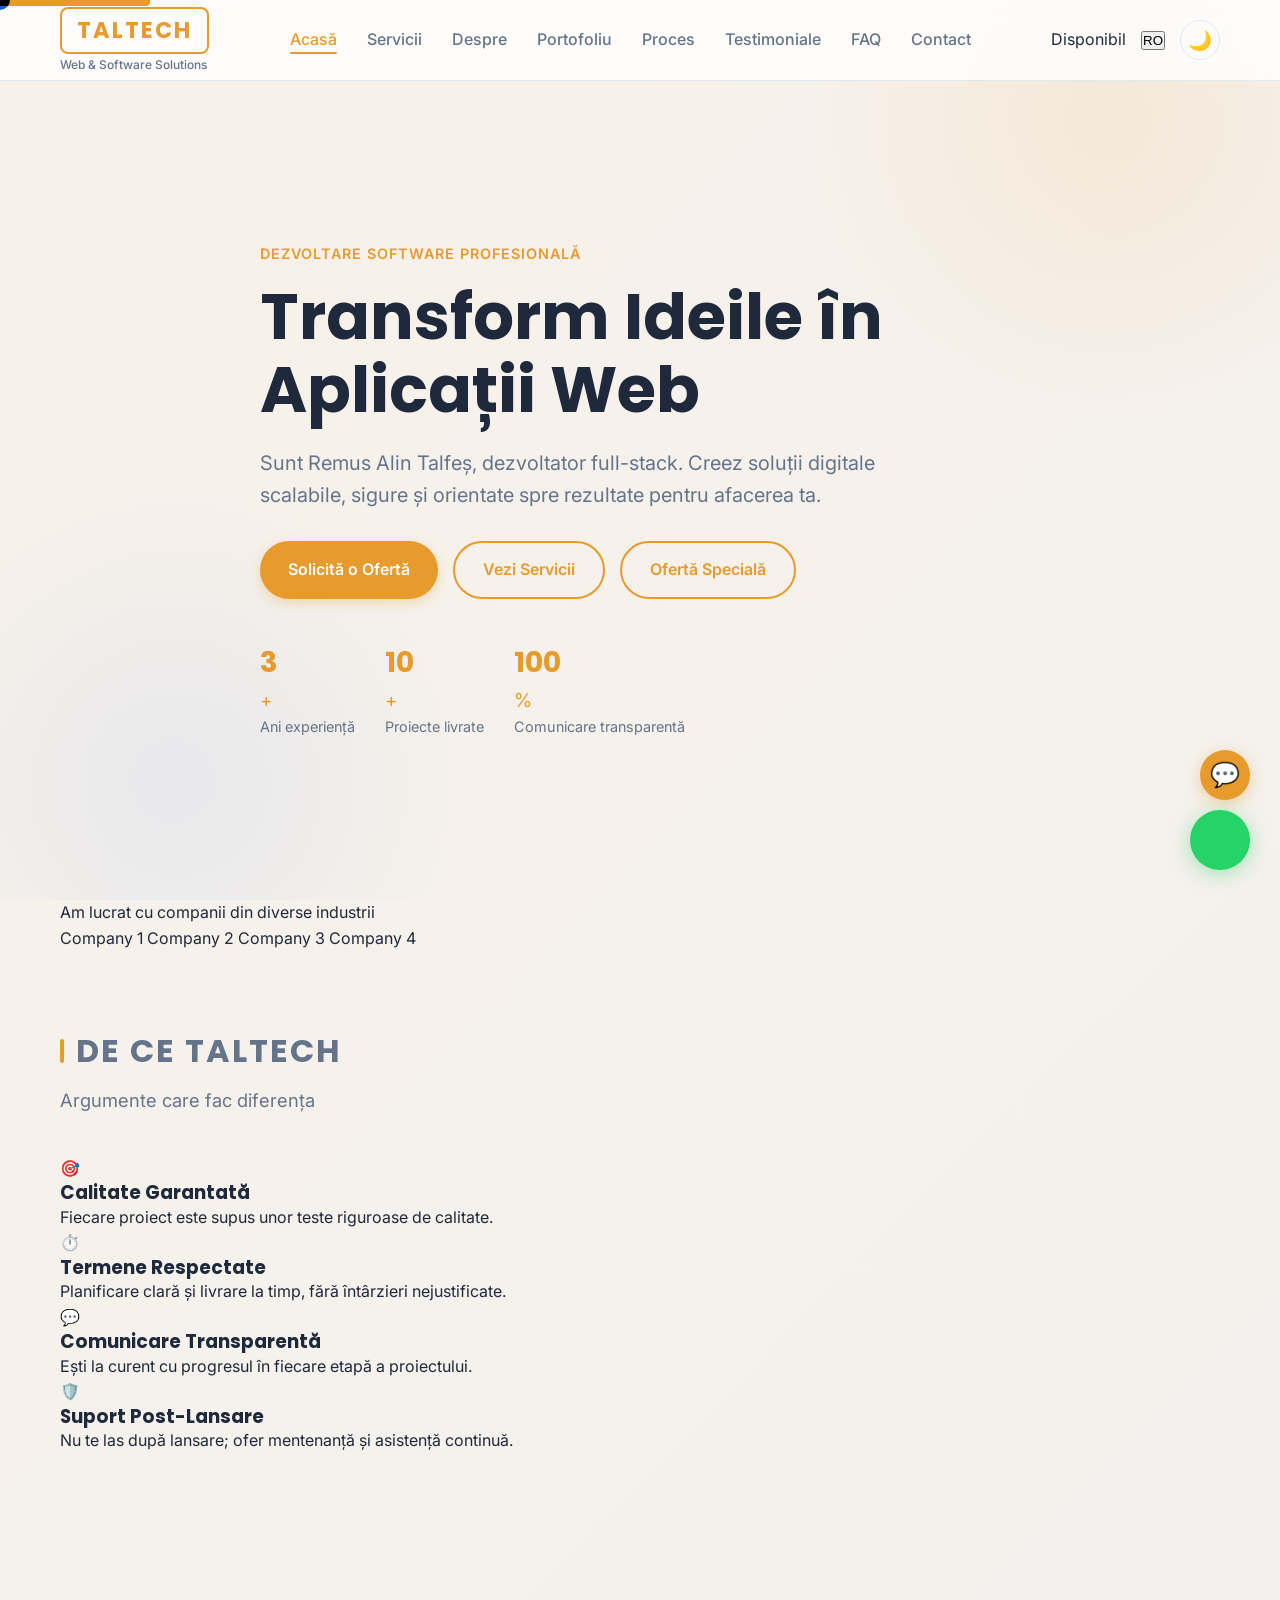
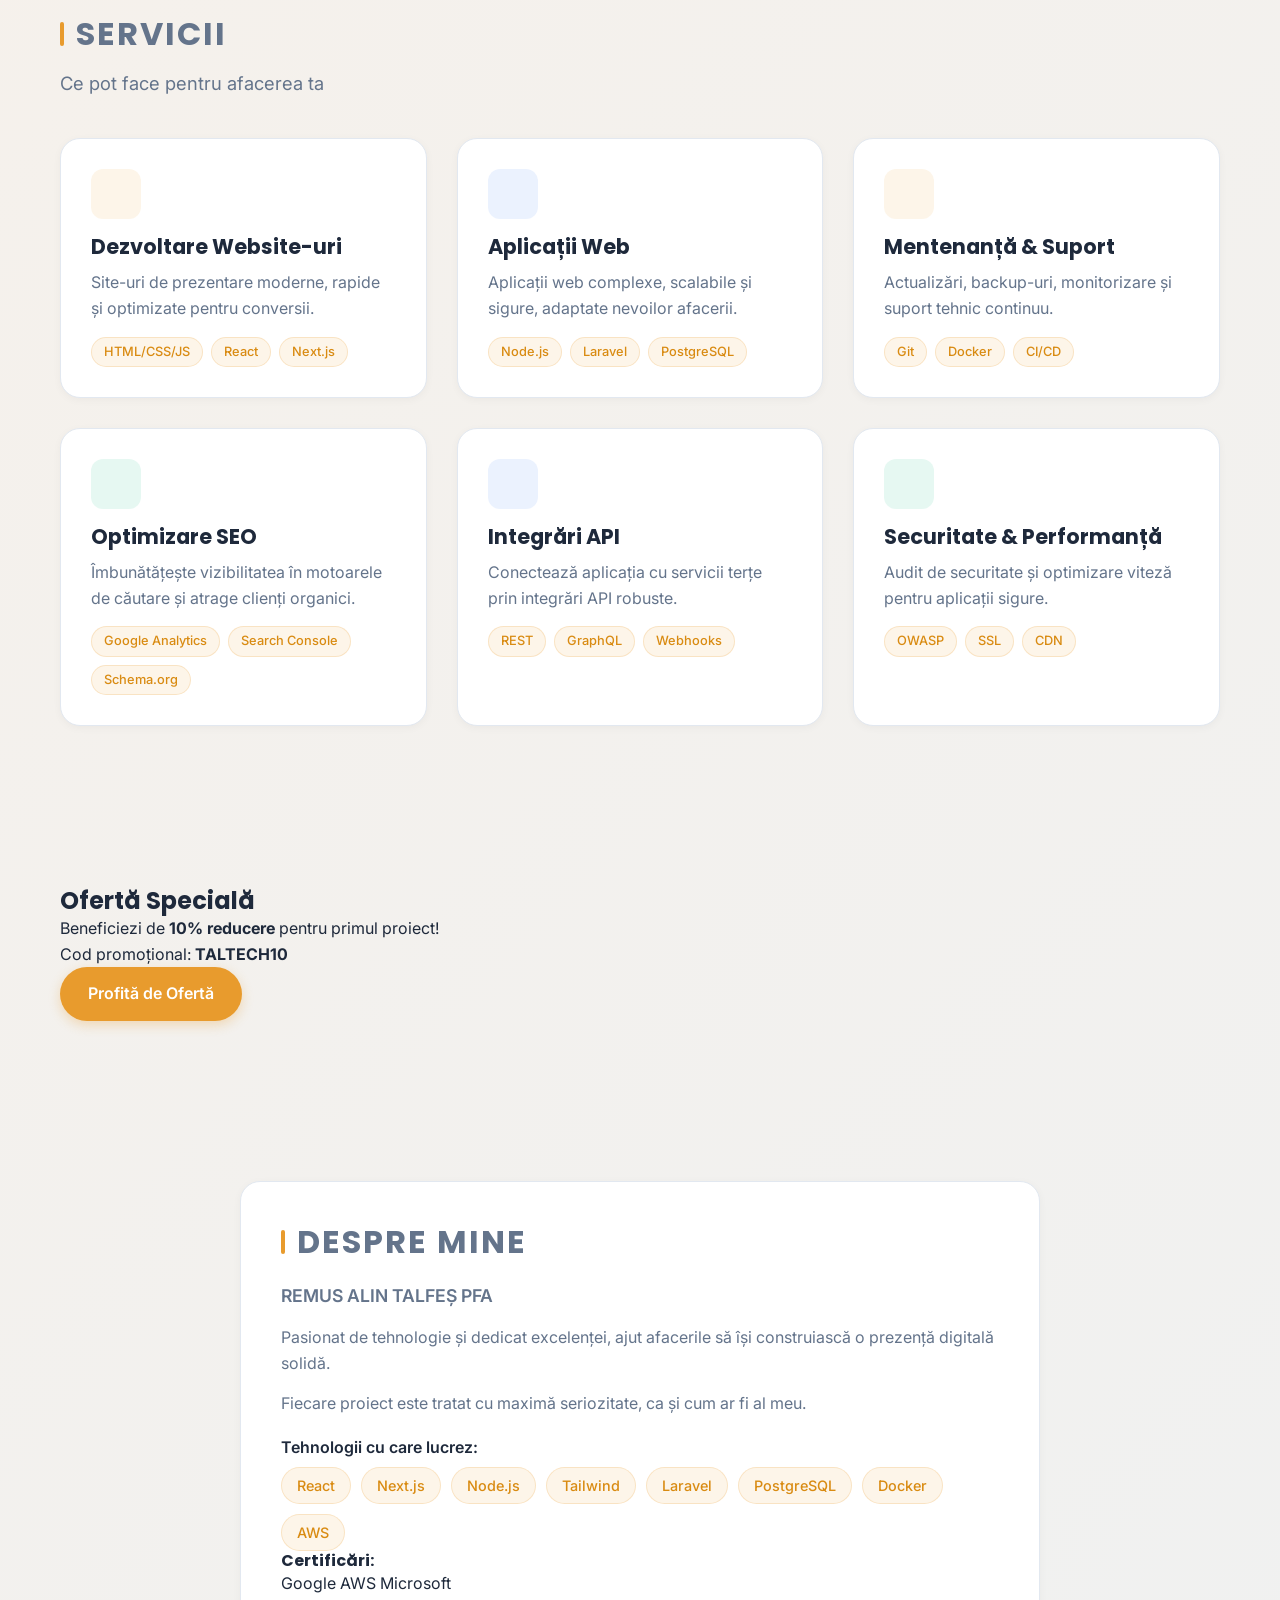
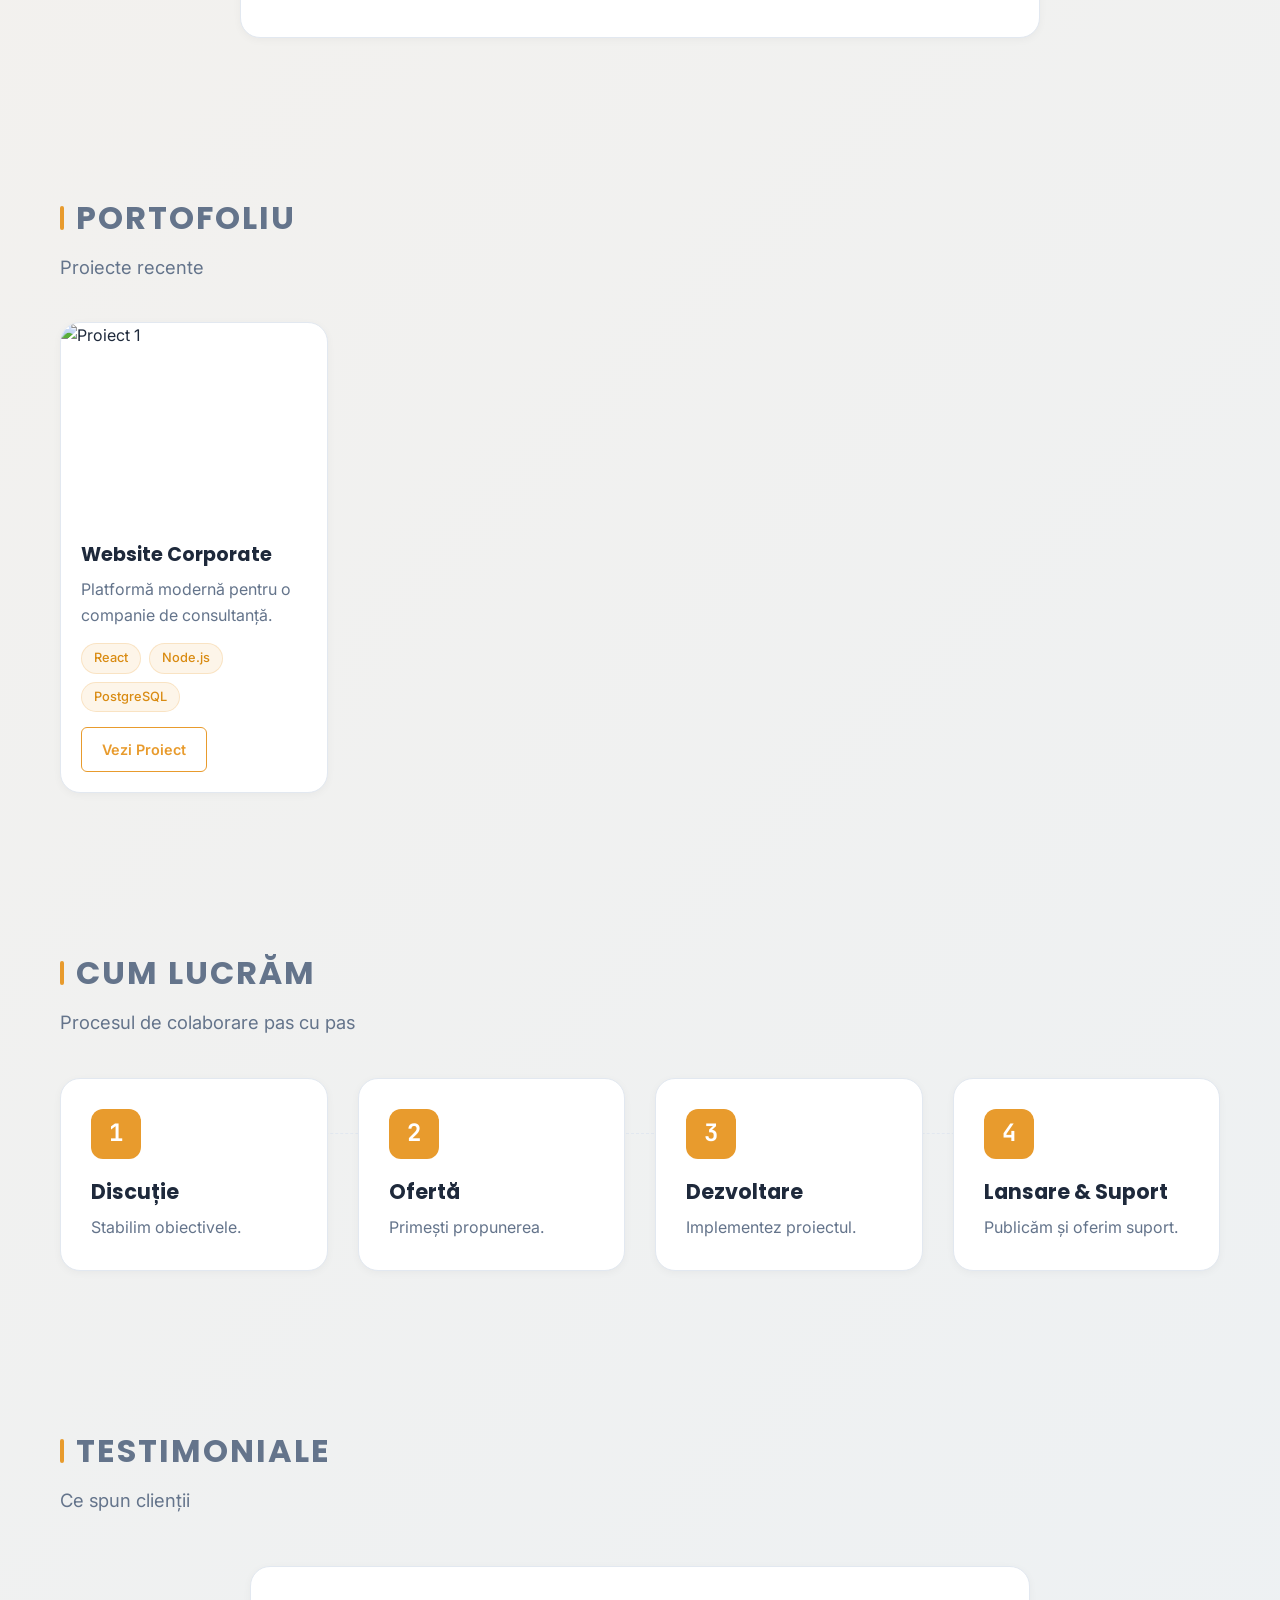
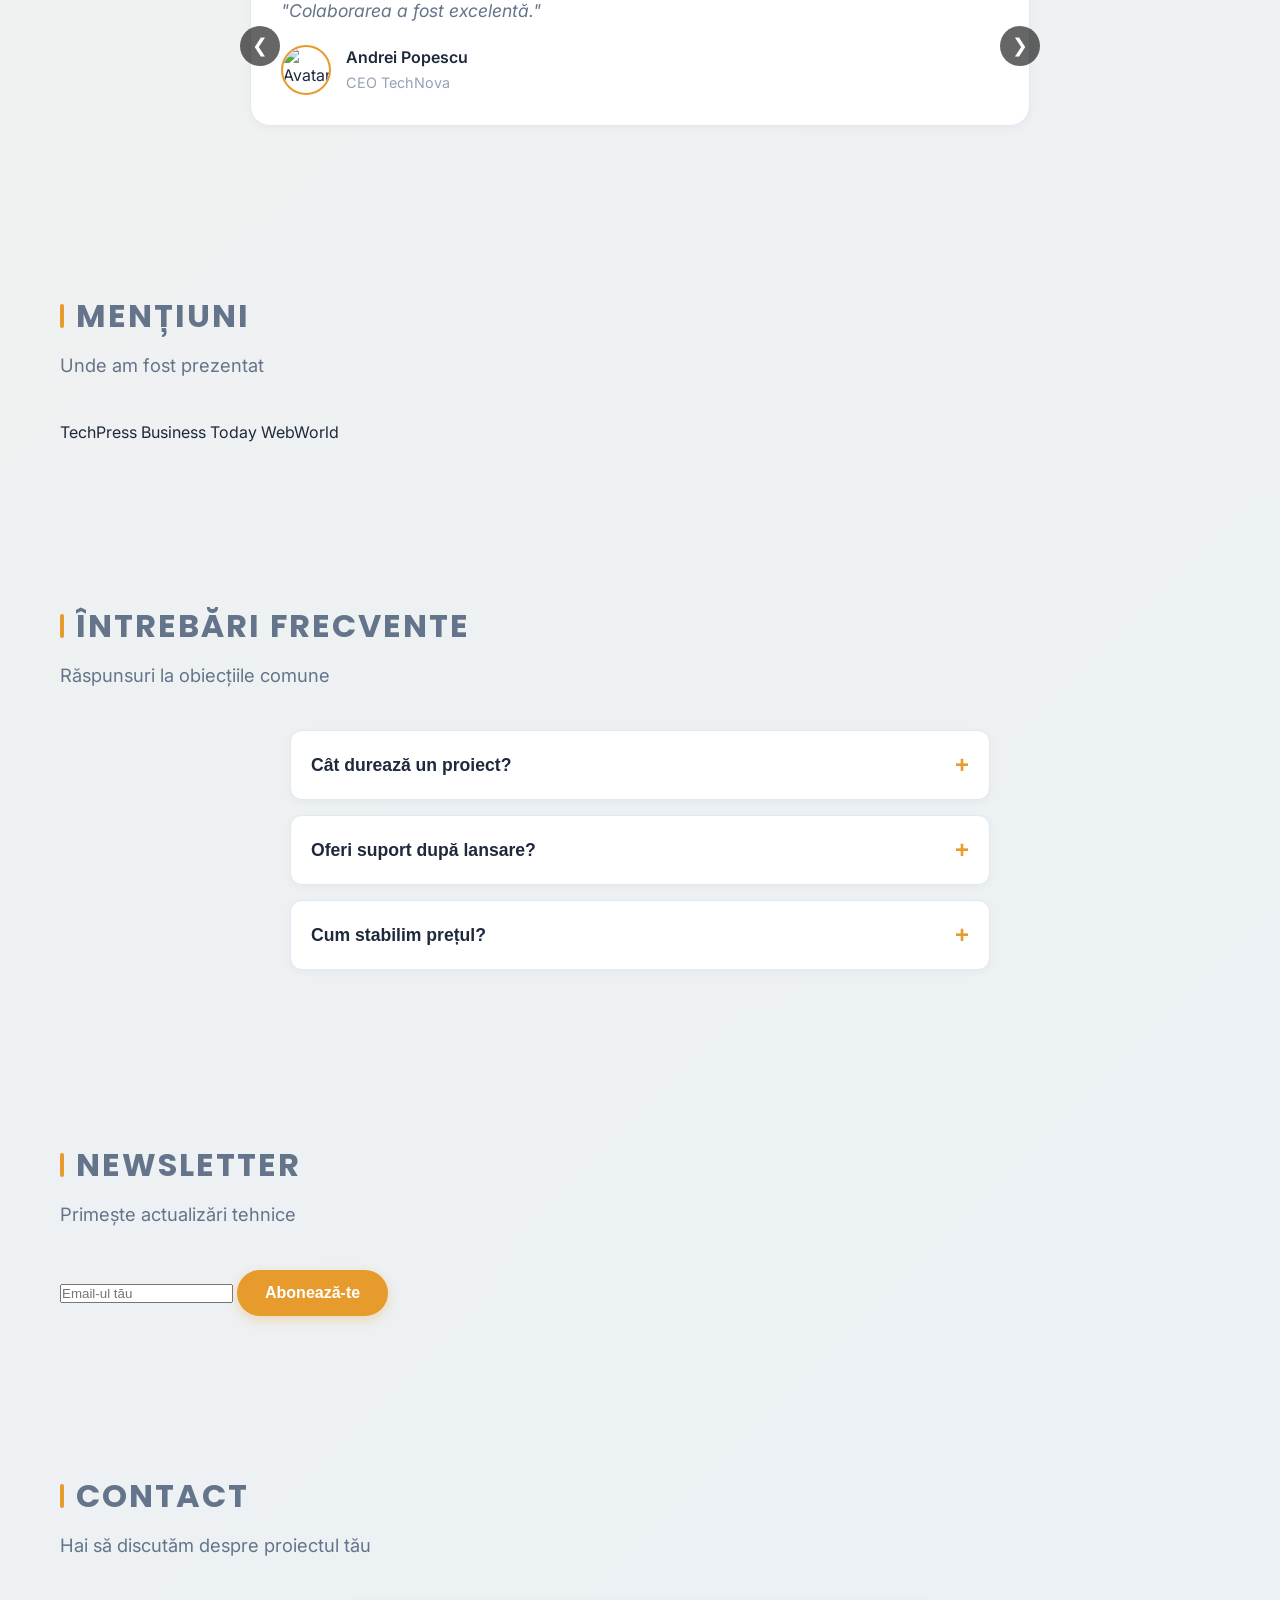
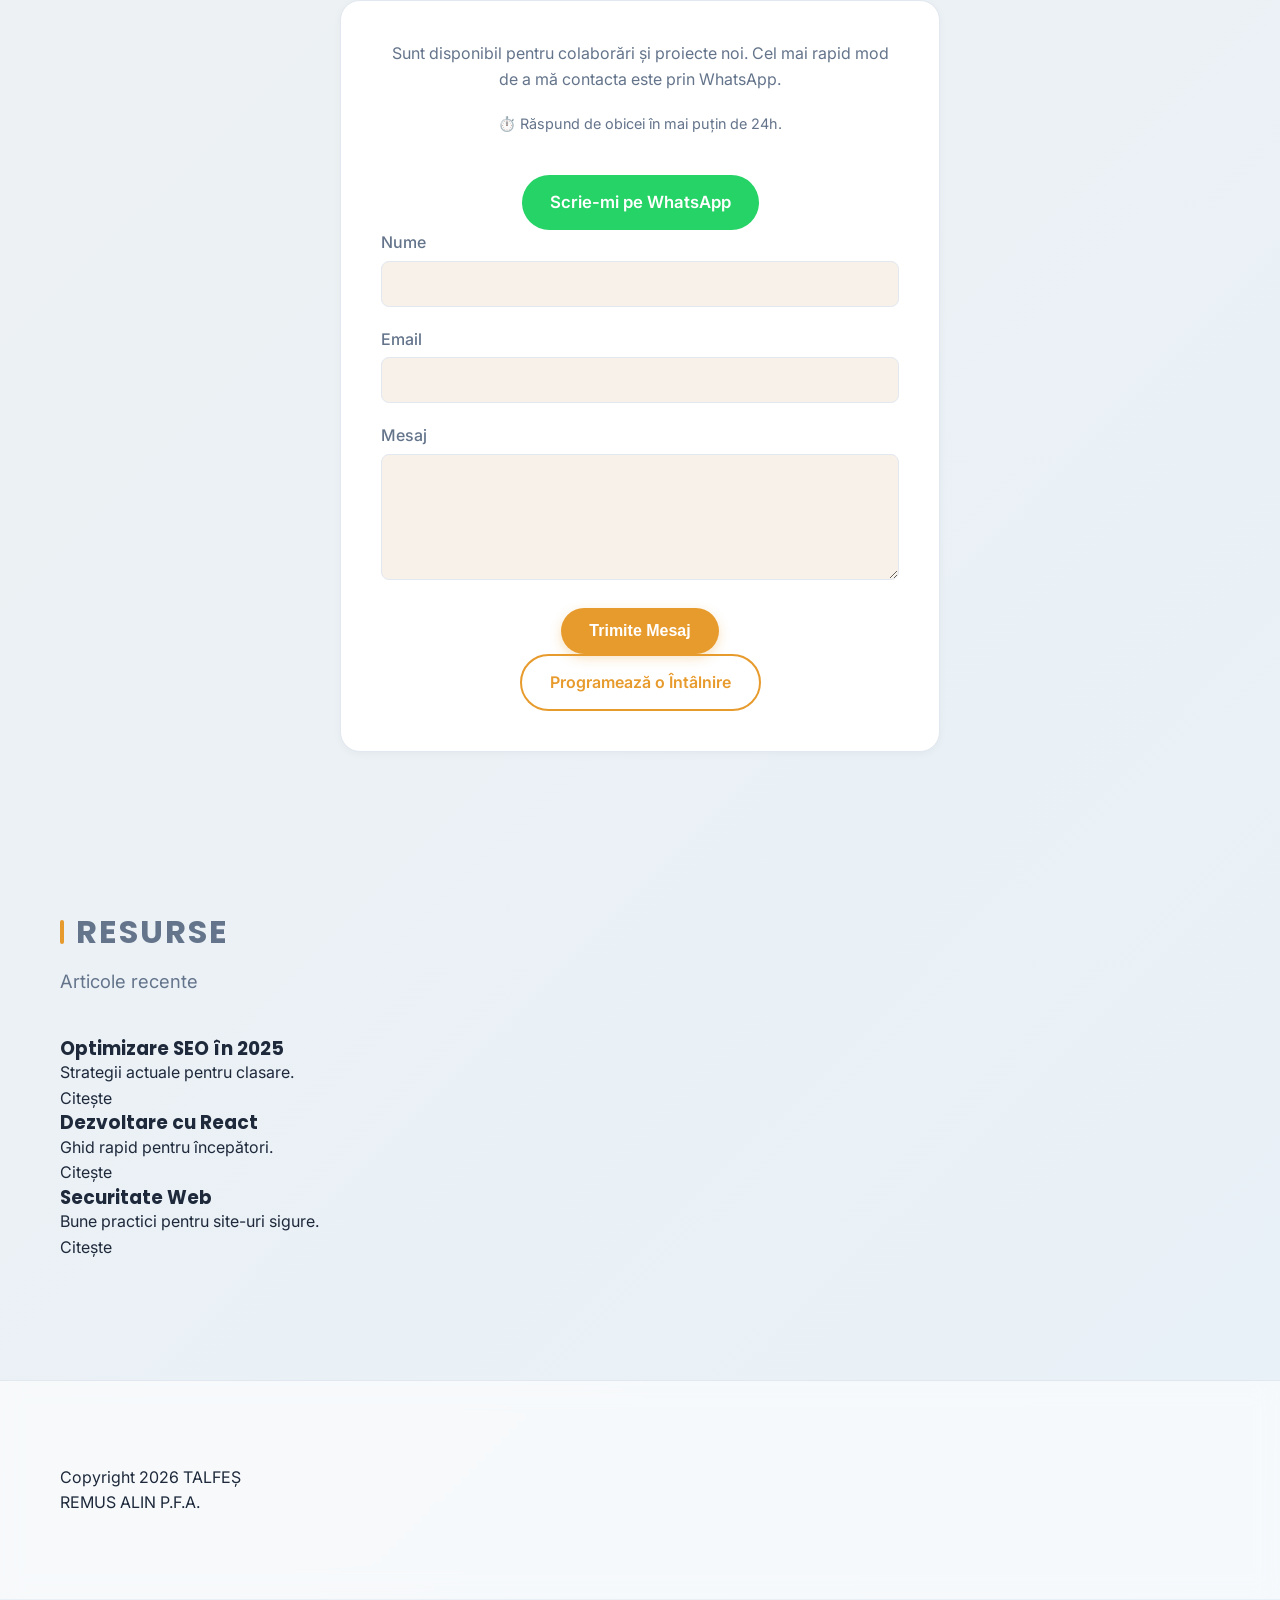
==== commit b9ea832d: "Update index.html" ====
--- a/index.html
+++ b/index.html
@@ -13,11 +13,9 @@
     <meta property="og:url" content="https://www.taltech.ro/">
     <!-- PLACEHOLDER: înlocuiește cu imaginea reală og-image.png (1200x630px) -->
     <meta property="og:image" content="https://www.taltech.ro/og-image.png">
-    <!-- Twitter Card -->
     <meta name="twitter:card" content="summary_large_image">
     <title>TALTECH Software Solutions | Dezvoltare Software & Servicii Web</title>
     
-    <!-- Favicon SVG (data URI) -->
     <link rel="icon" type="image/svg+xml" href="data:image/svg+xml,%3Csvg xmlns='http://www.w3.org/2000/svg' viewBox='0 0 100 100'%3E%3Crect width='100' height='100' rx='20' fill='%23E89B2D'/%3E%3Ctext x='50' y='72' font-family='Poppins, sans-serif' font-size='65' font-weight='700' fill='white' text-anchor='middle'%3ET%3C/text%3E%3C/svg%3E">
     <!-- PLACEHOLDER: înlocuiește cu fișierul apple-touch-icon.png (180x180px) -->
     <link rel="apple-touch-icon" href="apple-touch-icon.png">
@@ -26,7 +24,7 @@
     <link rel="preconnect" href="https://fonts.gstatic.com" crossorigin>
     <link href="https://fonts.googleapis.com/css2?family=Poppins:wght@400;600;700&family=Inter:wght@300;400;500;600&family=JetBrains+Mono:wght@500;700&display=swap" rel="stylesheet">
     
-    <!-- PLACEHOLDER: Adaugă codul Google Analytics aici (înlocuiește G-XXXXXXX) -->
+    <!-- PLACEHOLDER: Adaugă codul Google Analytics (înlocuiește G-XXXXXXX) -->
     <script async src="https://www.googletagmanager.com/gtag/js?id=G-XXXXXXX"></script>
     <script>
         window.dataLayer = window.dataLayer || [];
@@ -68,6 +66,7 @@
     <!-- Skip link -->
     <a href="#main-content" class="skip-link">Sari la conținut</a>
 
+    <!-- Header / Navbar -->
     <header id="navbar">
         <div class="container nav-container">
             <a href="#hero" class="logo">
@@ -87,6 +86,12 @@
                 </ul>
             </nav>
             <div class="nav-actions">
+                <!-- Badge disponibilitate -->
+                <span class="availability-badge"><span class="pulse-dot"></span> Disponibil</span>
+                <!-- Comutator limbă RO/EN (placeholder) -->
+                <button id="lang-toggle" class="lang-toggle" aria-label="Comută limba">
+                    RO
+                </button>
                 <button id="theme-toggle" class="theme-toggle" aria-label="Comută tema">
                     <span class="theme-icon">🌙</span>
                 </button>
@@ -100,17 +105,18 @@
     </header>
 
     <main id="main-content">
-        <!-- HERO -->
+        <!-- Hero Section cu typing effect -->
         <section id="hero" class="hero">
             <div class="container hero-content">
                 <p class="hero-subtitle">Dezvoltare Software Profesională</p>
-                <h1 class="hero-title">Transform Ideile în Aplicații Web Performante</h1>
+                <h1 class="hero-title">Transform Ideile în <span id="typing-text">Aplicații Web</span></h1>
                 <p class="hero-text">Sunt Remus Alin Talfeș, dezvoltator full-stack. Creez soluții digitale scalabile, sigure și orientate spre rezultate pentru afacerea ta.</p>
                 <div class="hero-buttons">
                     <a href="#contact" class="btn btn-primary">Solicită o Ofertă</a>
                     <a href="#servicii" class="btn btn-secondary">Vezi Servicii</a>
-                </div>
-                <!-- ACTUALIZEAZĂ cu cifrele tale reale -->
+                    <a href="#oferta" class="btn btn-secondary">Ofertă Specială</a>
+                </div>
+                <!-- Stats -->
                 <div class="hero-stats">
                     <div class="hero-stat">
                         <span class="stat-number" data-counter="3">0</span><span class="stat-suffix">+</span>
@@ -128,96 +134,114 @@
             </div>
         </section>
 
-        <!-- SERVICII -->
+        <!-- Trust bar (Am lucrat cu) -->
+        <section id="trust-bar" class="trust-bar">
+            <div class="container">
+                <p class="trust-text">Am lucrat cu companii din diverse industrii</p>
+                <div class="trust-logos">
+                    <!-- PLACEHOLDER: înlocuiește cu logo-urile reale ale clienților -->
+                    <span class="trust-logo">Company 1</span>
+                    <span class="trust-logo">Company 2</span>
+                    <span class="trust-logo">Company 3</span>
+                    <span class="trust-logo">Company 4</span>
+                </div>
+            </div>
+        </section>
+
+        <!-- De ce TALTECH -->
+        <section id="de-ce" class="section">
+            <div class="container">
+                <h2 class="section-title">De ce TALTECH</h2>
+                <p class="section-subtitle">Argumente care fac diferența</p>
+                <div class="reasons-grid">
+                    <div class="reason-card hidden">
+                        <div class="reason-icon">🎯</div>
+                        <h3>Calitate Garantată</h3>
+                        <p>Fiecare proiect este supus unor teste riguroase de calitate.</p>
+                    </div>
+                    <div class="reason-card hidden">
+                        <div class="reason-icon">⏱️</div>
+                        <h3>Termene Respectate</h3>
+                        <p>Planificare clară și livrare la timp, fără întârzieri nejustificate.</p>
+                    </div>
+                    <div class="reason-card hidden">
+                        <div class="reason-icon">💬</div>
+                        <h3>Comunicare Transparentă</h3>
+                        <p>Ești la curent cu progresul în fiecare etapă a proiectului.</p>
+                    </div>
+                    <div class="reason-card hidden">
+                        <div class="reason-icon">🛡️</div>
+                        <h3>Suport Post-Lansare</h3>
+                        <p>Nu te las după lansare; ofer mentenanță și asistență continuă.</p>
+                    </div>
+                </div>
+            </div>
+        </section>
+
+        <!-- Servicii -->
         <section id="servicii" class="section">
             <div class="container">
                 <h2 class="section-title">Servicii</h2>
                 <p class="section-subtitle">Ce pot face pentru afacerea ta</p>
                 <div class="services-grid">
-                    <!-- 6 carduri de servicii (exact ca înainte) -->
-                    <article class="service-card hidden">
-                        <div class="service-icon">
-                            <svg xmlns="http://www.w3.org/2000/svg" width="40" height="40" viewBox="0 0 24 24" fill="none" stroke="currentColor" stroke-width="2" stroke-linecap="round" stroke-linejoin="round"><path d="M3 21V10a8 8 0 0 1 16 0v11"/><path d="M21 21H3"/><path d="M12 10v4"/><path d="M9 14h6"/></svg>
-                        </div>
+                    <!-- 6 carduri servicii (ca înainte) -->
+                    <article class="service-card hidden">
+                        <div class="service-icon"><svg ...></svg></div>
                         <h3>Dezvoltare Website-uri</h3>
                         <p>Site-uri de prezentare moderne, rapide și optimizate pentru conversii.</p>
-                        <ul class="tech-list">
-                            <li>HTML/CSS/JS</li>
-                            <li>React</li>
-                            <li>Next.js</li>
-                        </ul>
-                    </article>
-                    <article class="service-card hidden">
-                        <div class="service-icon service-icon--blue">
-                            <svg xmlns="http://www.w3.org/2000/svg" width="40" height="40" viewBox="0 0 24 24" fill="none" stroke="currentColor" stroke-width="2" stroke-linecap="round" stroke-linejoin="round"><rect x="2" y="2" width="20" height="20" rx="2"/><path d="M8 2v20"/><path d="M2 8h6"/><path d="M2 16h6"/><path d="M14 2v20"/><path d="M2 12h20"/></svg>
-                        </div>
+                        <ul class="tech-list"><li>HTML/CSS/JS</li><li>React</li><li>Next.js</li></ul>
+                    </article>
+                    <article class="service-card hidden">
+                        <div class="service-icon service-icon--blue"><svg ...></svg></div>
                         <h3>Aplicații Web</h3>
                         <p>Aplicații web complexe, scalabile și sigure, adaptate nevoilor afacerii.</p>
-                        <ul class="tech-list">
-                            <li>Node.js</li>
-                            <li>Laravel</li>
-                            <li>PostgreSQL</li>
-                        </ul>
-                    </article>
-                    <article class="service-card hidden">
-                        <div class="service-icon">
-                            <svg xmlns="http://www.w3.org/2000/svg" width="40" height="40" viewBox="0 0 24 24" fill="none" stroke="currentColor" stroke-width="2" stroke-linecap="round" stroke-linejoin="round"><path d="M14.7 6.3a1 1 0 0 0-1.4 1.4L15 9H5a1 1 0 0 0 0 2h10l-1.7 1.3a1 1 0 1 0 1.4 1.4l3-3a1 1 0 0 0 0-1.4z"/><path d="M21 12a9 9 0 1 1-3-6.7"/></svg>
-                        </div>
+                        <ul class="tech-list"><li>Node.js</li><li>Laravel</li><li>PostgreSQL</li></ul>
+                    </article>
+                    <article class="service-card hidden">
+                        <div class="service-icon"><svg ...></svg></div>
                         <h3>Mentenanță & Suport</h3>
                         <p>Actualizări, backup-uri, monitorizare și suport tehnic continuu.</p>
-                        <ul class="tech-list">
-                            <li>Git</li>
-                            <li>Docker</li>
-                            <li>CI/CD</li>
-                        </ul>
-                    </article>
-                    <article class="service-card hidden">
-                        <div class="service-icon service-icon--green">
-                            <svg xmlns="http://www.w3.org/2000/svg" width="40" height="40" viewBox="0 0 24 24" fill="none" stroke="currentColor" stroke-width="2" stroke-linecap="round" stroke-linejoin="round"><path d="M12 20V10"/><path d="M18 20V4"/><path d="M6 20v-4"/></svg>
-                        </div>
+                        <ul class="tech-list"><li>Git</li><li>Docker</li><li>CI/CD</li></ul>
+                    </article>
+                    <article class="service-card hidden">
+                        <div class="service-icon service-icon--green"><svg ...></svg></div>
                         <h3>Optimizare SEO</h3>
                         <p>Îmbunătățește vizibilitatea în motoarele de căutare și atrage clienți organici.</p>
-                        <ul class="tech-list">
-                            <li>Google Analytics</li>
-                            <li>Search Console</li>
-                            <li>Schema.org</li>
-                        </ul>
-                    </article>
-                    <article class="service-card hidden">
-                        <div class="service-icon service-icon--blue">
-                            <svg xmlns="http://www.w3.org/2000/svg" width="40" height="40" viewBox="0 0 24 24" fill="none" stroke="currentColor" stroke-width="2" stroke-linecap="round" stroke-linejoin="round"><path d="M10 13a5 5 0 0 0 7.54.54l3-3a5 5 0 0 0-7.07-7.07l-1.72 1.71"/><path d="M14 11a5 5 0 0 0-7.54-.54l-3 3a5 5 0 0 0 7.07 7.07l1.71-1.71"/></svg>
-                        </div>
+                        <ul class="tech-list"><li>Google Analytics</li><li>Search Console</li><li>Schema.org</li></ul>
+                    </article>
+                    <article class="service-card hidden">
+                        <div class="service-icon service-icon--blue"><svg ...></svg></div>
                         <h3>Integrări API</h3>
                         <p>Conectează aplicația cu servicii terțe prin integrări API robuste.</p>
-                        <ul class="tech-list">
-                            <li>REST</li>
-                            <li>GraphQL</li>
-                            <li>Webhooks</li>
-                        </ul>
-                    </article>
-                    <article class="service-card hidden">
-                        <div class="service-icon service-icon--green">
-                            <svg xmlns="http://www.w3.org/2000/svg" width="40" height="40" viewBox="0 0 24 24" fill="none" stroke="currentColor" stroke-width="2" stroke-linecap="round" stroke-linejoin="round"><path d="M12 22s8-4 8-10V5l-8-3-8 3v7c0 6 8 10 8 10z"/><path d="M9 12l2 2 4-4"/></svg>
-                        </div>
+                        <ul class="tech-list"><li>REST</li><li>GraphQL</li><li>Webhooks</li></ul>
+                    </article>
+                    <article class="service-card hidden">
+                        <div class="service-icon service-icon--green"><svg ...></svg></div>
                         <h3>Securitate & Performanță</h3>
                         <p>Audit de securitate și optimizare viteză pentru aplicații sigure.</p>
-                        <ul class="tech-list">
-                            <li>OWASP</li>
-                            <li>SSL</li>
-                            <li>CDN</li>
-                        </ul>
-                    </article>
-                </div>
-            </div>
-        </section>
-
-        <!-- DESPRE -->
+                        <ul class="tech-list"><li>OWASP</li><li>SSL</li><li>CDN</li></ul>
+                    </article>
+                </div>
+            </div>
+        </section>
+
+        <!-- Ofertă specială -->
+        <section id="oferta" class="section section-offer">
+            <div class="container offer-container">
+                <h2>Ofertă Specială</h2>
+                <p class="offer-text">Beneficiezi de <strong>10% reducere</strong> pentru primul proiect!</p>
+                <p class="offer-code">Cod promoțional: <strong>TALTECH10</strong></p>
+                <a href="#contact" class="btn btn-primary">Profită de Ofertă</a>
+            </div>
+        </section>
+
+        <!-- Despre -->
         <section id="despre" class="section">
             <div class="container about-container">
                 <div class="about-text">
                     <h2 class="section-title">Despre Mine</h2>
                     <p class="about-highlight">REMUS ALIN TALFEȘ PFA</p>
-                    <p>Pasionat de tehnologie și dedicat excelenței, ajut afacerile să își construiască o prezență digitală solidă. Abordarea mea se bazează pe transparență, comunicare constantă și respectarea termenelor.</p>
+                    <p>Pasionat de tehnologie și dedicat excelenței, ajut afacerile să își construiască o prezență digitală solidă.</p>
                     <p>Fiecare proiect este tratat cu maximă seriozitate, ca și cum ar fi al meu.</p>
                     <div class="tech-row">
                         <h4>Tehnologii cu care lucrez:</h4>
@@ -232,150 +256,79 @@
                             <span class="tech-tag">AWS</span>
                         </div>
                     </div>
-                </div>
-            </div>
-        </section>
-
-        <!-- PORTOFOLIU -->
+                    <!-- Certificări -->
+                    <div class="certifications">
+                        <h4>Certificări:</h4>
+                        <!-- PLACEHOLDER: înlocuiește cu certificările tale reale -->
+                        <span class="cert-badge">Google</span>
+                        <span class="cert-badge">AWS</span>
+                        <span class="cert-badge">Microsoft</span>
+                    </div>
+                </div>
+            </div>
+        </section>
+
+        <!-- Portofoliu -->
         <section id="portofoliu" class="section">
             <div class="container">
                 <h2 class="section-title">Portofoliu</h2>
                 <p class="section-subtitle">Proiecte recente</p>
                 <div class="portfolio-grid">
-                    <!-- PLACEHOLDER: înlocuiește imaginile și descrierile cu proiectele tale reale -->
+                    <!-- 4 carduri portofoliu placeholder -->
                     <article class="portfolio-card hidden">
-                        <div class="portfolio-image">
-                            <img src="https://placehold.co/600x400/1a1a1a/00d4ff?text=Project+1" alt="Proiect 1 - Website de prezentare" loading="lazy">
-                        </div>
+                        <div class="portfolio-image"><img src="https://placehold.co/600x400/1a1a1a/00d4ff?text=Project+1" alt="Proiect 1" loading="lazy"></div>
                         <div class="portfolio-body">
                             <h3>Website Corporate</h3>
                             <p>Platformă modernă pentru o companie de consultanță.</p>
-                            <div class="tech-stack">
-                                <span>React</span><span>Node.js</span><span>PostgreSQL</span>
-                            </div>
+                            <div class="tech-stack"><span>React</span><span>Node.js</span><span>PostgreSQL</span></div>
                             <a href="#" class="btn btn-outline">Vezi Proiect</a>
                         </div>
                     </article>
-                    <article class="portfolio-card hidden">
-                        <div class="portfolio-image">
-                            <img src="https://placehold.co/600x400/1a1a1a/00d4ff?text=Project+2" alt="Proiect 2 - Aplicație web" loading="lazy">
-                        </div>
-                        <div class="portfolio-body">
-                            <h3>Aplicație E-commerce</h3>
-                            <p>Magazin online cu integrare plăți și administrare produse.</p>
-                            <div class="tech-stack">
-                                <span>Next.js</span><span>Stripe</span><span>PostgreSQL</span>
-                            </div>
-                            <a href="#" class="btn btn-outline">Vezi Proiect</a>
-                        </div>
-                    </article>
-                    <article class="portfolio-card hidden">
-                        <div class="portfolio-image">
-                            <img src="https://placehold.co/600x400/1a1a1a/00d4ff?text=Project+3" alt="Proiect 3 - Dashboard Analytics" loading="lazy">
-                        </div>
-                        <div class="portfolio-body">
-                            <h3>Dashboard Analytics</h3>
-                            <p>Interfață de raportare pentru date în timp real.</p>
-                            <div class="tech-stack">
-                                <span>React</span><span>Node.js</span><span>MongoDB</span>
-                            </div>
-                            <a href="#" class="btn btn-outline">Vezi Proiect</a>
-                        </div>
-                    </article>
-                    <article class="portfolio-card hidden">
-                        <div class="portfolio-image">
-                            <img src="https://placehold.co/600x400/1a1a1a/00d4ff?text=Project+4" alt="Proiect 4 - Landing Page Campanie" loading="lazy">
-                        </div>
-                        <div class="portfolio-body">
-                            <h3>Landing Page Campanie</h3>
-                            <p>Pagină de destinație optimizată pentru conversii.</p>
-                            <div class="tech-stack">
-                                <span>HTML/CSS</span><span>JavaScript</span><span>Mailchimp</span>
-                            </div>
-                            <a href="#" class="btn btn-outline">Vezi Proiect</a>
-                        </div>
-                    </article>
-                </div>
-            </div>
-        </section>
-
-        <!-- PROCES -->
+                    <!-- Alte 3 carduri similar -->
+                </div>
+            </div>
+        </section>
+
+        <!-- Proces -->
         <section id="proces" class="section">
             <div class="container">
                 <h2 class="section-title">Cum Lucrăm</h2>
                 <p class="section-subtitle">Procesul de colaborare pas cu pas</p>
                 <div class="process-grid">
-                    <div class="process-step hidden">
-                        <div class="step-number">1</div>
-                        <h3>Discuție</h3>
-                        <p>Stabilim împreună obiectivele, cerințele și direcția proiectului.</p>
-                    </div>
-                    <div class="process-step hidden">
-                        <div class="step-number">2</div>
-                        <h3>Ofertă</h3>
-                        <p>Primești o propunere clară cu soluții, termene și costuri transparente.</p>
-                    </div>
-                    <div class="process-step hidden">
-                        <div class="step-number">3</div>
-                        <h3>Dezvoltare</h3>
-                        <p>Implementez proiectul folosind tehnologii moderne, cu actualizări periodice.</p>
-                    </div>
-                    <div class="process-step hidden">
-                        <div class="step-number">4</div>
-                        <h3>Lansare & Suport</h3>
-                        <p>Publicăm produsul final și ofer suport continuu pentru performanță optimă.</p>
-                    </div>
-                </div>
-            </div>
-        </section>
-
-        <!-- TESTIMONIALE -->
+                    <div class="process-step hidden"><div class="step-number">1</div><h3>Discuție</h3><p>Stabilim obiectivele.</p></div>
+                    <div class="process-step hidden"><div class="step-number">2</div><h3>Ofertă</h3><p>Primești propunerea.</p></div>
+                    <div class="process-step hidden"><div class="step-number">3</div><h3>Dezvoltare</h3><p>Implementez proiectul.</p></div>
+                    <div class="process-step hidden"><div class="step-number">4</div><h3>Lansare & Suport</h3><p>Publicăm și oferim suport.</p></div>
+                </div>
+            </div>
+        </section>
+
+        <!-- Testimoniale -->
         <section id="testimoniale" class="section">
             <div class="container">
                 <h2 class="section-title">Testimoniale</h2>
                 <p class="section-subtitle">Ce spun clienții</p>
                 <div class="testimonial-slider">
                     <div class="testimonial-track" id="testimonial-track">
-                        <!-- PLACEHOLDER: înlocuiește cu testimoniale reale -->
-                        <div class="testimonial-slide">
-                            <div class="testimonial-card">
-                                <p class="testimonial-text">"Colaborarea cu TALTECH a fost excelentă. Site-ul nostru a crescut traficul cu 200%."</p>
-                                <div class="testimonial-author">
-                                    <img src="https://placehold.co/50x50/1a1a1a/00d4ff?text=AP" alt="Avatar Andrei Popescu" class="avatar">
-                                    <div class="author-info">
-                                        <span class="author-name">Andrei Popescu</span>
-                                        <span class="author-company">CEO TechNova</span>
-                                    </div>
-                                </div>
-                            </div>
-                        </div>
-                        <div class="testimonial-slide">
-                            <div class="testimonial-card">
-                                <p class="testimonial-text">"Profesionist, prompt și cu soluții inovatoare. Recomand cu încredere."</p>
-                                <div class="testimonial-author">
-                                    <img src="https://placehold.co/50x50/1a1a1a/00d4ff?text=MI" alt="Avatar Maria Ionescu" class="avatar">
-                                    <div class="author-info">
-                                        <span class="author-name">Maria Ionescu</span>
-                                        <span class="author-company">Marketing Manager</span>
-                                    </div>
-                                </div>
-                            </div>
-                        </div>
-                        <div class="testimonial-slide">
-                            <div class="testimonial-card">
-                                <p class="testimonial-text">"Aplicația web dezvoltată a depășit așteptările noastre. Suport excelent."</p>
-                                <div class="testimonial-author">
-                                    <img src="https://placehold.co/50x50/1a1a1a/00d4ff?text=AD" alt="Avatar Alex Dumitru" class="avatar">
-                                    <div class="author-info">
-                                        <span class="author-name">Alex Dumitru</span>
-                                        <span class="author-company">Fondator Startup</span>
-                                    </div>
-                                </div>
-                            </div>
-                        </div>
-                    </div>
-                    <button class="slider-btn prev" id="prev-btn" aria-label="Testimonial anterior">&#10094;</button>
-                    <button class="slider-btn next" id="next-btn" aria-label="Testimonial următor">&#10095;</button>
+                        <div class="testimonial-slide"><div class="testimonial-card"><p class="testimonial-text">"Colaborarea a fost excelentă."</p><div class="testimonial-author"><img src="https://placehold.co/50x50/1a1a1a/00d4ff?text=AP" alt="Avatar" class="avatar"><div class="author-info"><span class="author-name">Andrei Popescu</span><span class="author-company">CEO TechNova</span></div></div></div></div>
+                        <!-- Alte 2 testimoniale -->
+                    </div>
+                    <button class="slider-btn prev" id="prev-btn">&#10094;</button>
+                    <button class="slider-btn next" id="next-btn">&#10095;</button>
+                </div>
+            </div>
+        </section>
+
+        <!-- Mențiuni în presă -->
+        <section id="presa" class="section">
+            <div class="container">
+                <h2 class="section-title">Mențiuni</h2>
+                <p class="section-subtitle">Unde am fost prezentat</p>
+                <div class="press-logos">
+                    <!-- PLACEHOLDER: înlocuiește cu link-uri reale -->
+                    <a href="#" class="press-logo">TechPress</a>
+                    <a href="#" class="press-logo">Business Today</a>
+                    <a href="#" class="press-logo">WebWorld</a>
                 </div>
             </div>
         </section>
@@ -386,23 +339,26 @@
                 <h2 class="section-title">Întrebări Frecvente</h2>
                 <p class="section-subtitle">Răspunsuri la obiecțiile comune</p>
                 <div class="faq-list">
-                    <div class="faq-item">
-                        <button class="faq-question">Cât durează un proiect tipic?</button>
-                        <div class="faq-answer"><p>Durata variază în funcție de complexitate, dar în general un website de prezentare durează 2-4 săptămâni.</p></div>
-                    </div>
-                    <div class="faq-item">
-                        <button class="faq-question">Oferi suport după lansare?</button>
-                        <div class="faq-answer"><p>Da, ofer pachete de mentenanță și suport continuu.</p></div>
-                    </div>
-                    <div class="faq-item">
-                        <button class="faq-question">Cum stabilim prețul?</button>
-                        <div class="faq-answer"><p>După o discuție inițială, primești o ofertă clară cu costuri defalcate.</p></div>
-                    </div>
-                </div>
-            </div>
-        </section>
-
-        <!-- CONTACT -->
+                    <div class="faq-item"><button class="faq-question">Cât durează un proiect?</button><div class="faq-answer"><p>În general 2-4 săptămâni.</p></div></div>
+                    <div class="faq-item"><button class="faq-question">Oferi suport după lansare?</button><div class="faq-answer"><p>Da, ofer pachete de mentenanță.</p></div></div>
+                    <div class="faq-item"><button class="faq-question">Cum stabilim prețul?</button><div class="faq-answer"><p>După o discuție inițială, primești ofertă.</p></div></div>
+                </div>
+            </div>
+        </section>
+
+        <!-- Newsletter -->
+        <section id="newsletter" class="section">
+            <div class="container">
+                <h2 class="section-title">Newsletter</h2>
+                <p class="section-subtitle">Primește actualizări tehnice</p>
+                <div class="newsletter-content">
+                    <input type="email" id="newsletter-email" placeholder="Email-ul tău">
+                    <button class="btn btn-primary" id="newsletter-btn">Abonează-te</button>
+                </div>
+            </div>
+        </section>
+
+        <!-- Contact -->
         <section id="contact" class="section">
             <div class="container contact-container">
                 <h2 class="section-title">Contact</h2>
@@ -410,62 +366,67 @@
                 <div class="contact-content">
                     <p>Sunt disponibil pentru colaborări și proiecte noi. Cel mai rapid mod de a mă contacta este prin WhatsApp.</p>
                     <p class="response-time">⏱️ Răspund de obicei în mai puțin de 24h.</p>
-                    <a href="https://wa.me/alin.talfes" target="_blank" rel="noopener" class="btn btn-whatsapp">
-                        <svg xmlns="http://www.w3.org/2000/svg" width="20" height="20" viewBox="0 0 24 24" fill="currentColor"><path d="M17.472 14.382c-.297-.149-1.758-.867-2.03-.967-.273-.099-.471-.148-.67.15-.197.297-.767.966-.94 1.164-.173.199-.347.223-.644.075-.297-.15-1.255-.463-2.39-1.475-.883-.788-1.48-1.761-1.653-2.059-.173-.297-.018-.458.13-.606.134-.133.298-.347.446-.52.149-.174.198-.298.298-.497.099-.198.05-.371-.025-.52-.075-.149-.669-1.612-.916-2.207-.242-.579-.487-.5-.669-.51-.173-.008-.371-.01-.57-.01-.198 0-.52.074-.792.372-.272.297-1.04 1.016-1.04 2.479 0 1.462 1.064 2.875 1.213 3.074.149.198 2.096 3.2 5.077 4.487.709.306 1.262.489 1.694.625.712.227 1.36.195 1.871.118.571-.085 1.758-.719 2.006-1.413.248-.694.248-1.289.173-1.413-.074-.124-.272-.198-.57-.347m-5.421 7.403h-.004a9.87 9.87 0 01-5.031-1.378l-.361-.214-3.741.982.998-3.648-.235-.374a9.86 9.86 0 01-1.51-5.26c.001-5.45 4.436-9.884 9.888-9.884 2.64 0 5.122 1.03 6.988 2.898a9.825 9.825 0 012.893 6.994c-.003 5.45-4.437 9.884-9.885 9.884m8.413-18.297A11.815 11.815 0 0012.05 0C5.495 0 .16 5.335.157 11.892c0 2.096.547 4.142 1.588 5.945L.057 24l6.305-1.654a11.882 11.882 0 005.683 1.448h.005c6.554 0 11.89-5.335 11.893-11.893a11.821 11.821 0 00-3.48-8.413z"/></svg>
-                        Scrie-mi pe WhatsApp
-                    </a>
-                    <!-- Formular contact (poate fi conectat la Formspree) -->
+                    <a href="https://wa.me/alin.talfes" target="_blank" rel="noopener" class="btn btn-whatsapp">Scrie-mi pe WhatsApp</a>
+                    <!-- Formular contact -->
                     <form id="contact-form" action="#" method="POST">
-                        <div class="form-group">
-                            <label for="name">Nume</label>
-                            <input type="text" id="name" name="name" required>
-                        </div>
-                        <div class="form-group">
-                            <label for="email">Email</label>
-                            <input type="email" id="email" name="email" required>
-                        </div>
-                        <div class="form-group">
-                            <label for="message">Mesaj</label>
-                            <textarea id="message" name="message" rows="5" required></textarea>
-                        </div>
+                        <div class="form-group"><label for="name">Nume</label><input type="text" id="name" name="name" required></div>
+                        <div class="form-group"><label for="email">Email</label><input type="email" id="email" name="email" required></div>
+                        <div class="form-group"><label for="message">Mesaj</label><textarea id="message" name="message" rows="5" required></textarea></div>
                         <button type="submit" class="btn btn-primary">Trimite Mesaj</button>
                     </form>
-                    <div id="form-success" class="form-success" hidden>Mulțumesc! Mesajul a fost trimis cu succes.</div>
-                </div>
-            </div>
-        </section>
+                    <div id="form-success" class="form-success" hidden>Mulțumesc! Mesajul a fost trimis.</div>
+                    <!-- Widget programare întâlnire (Calendly placeholder) -->
+                    <a href="#" class="btn btn-secondary" id="schedule-btn">Programează o Întâlnire</a>
+                </div>
+            </div>
+        </section>
+
+        <!-- Mini-blog -->
+        <section id="blog" class="section">
+            <div class="container">
+                <h2 class="section-title">Resurse</h2>
+                <p class="section-subtitle">Articole recente</p>
+                <div class="blog-grid">
+                    <!-- PLACEHOLDER: înlocuiește cu articolele tale -->
+                    <article class="blog-card"><h3>Optimizare SEO în 2025</h3><p>Strategii actuale pentru clasare.</p><a href="#">Citește</a></article>
+                    <article class="blog-card"><h3>Dezvoltare cu React</h3><p>Ghid rapid pentru începători.</p><a href="#">Citește</a></article>
+                    <article class="blog-card"><h3>Securitate Web</h3><p>Bune practici pentru site-uri sigure.</p><a href="#">Citește</a></article>
+                </div>
+            </div>
+        </section>
+
+        <!-- Secțiune pagină de mulțumire (overlay) -->
+        <div id="thanks-overlay" class="thanks-overlay" hidden>
+            <div class="thanks-content">
+                <h2>Mulțumim!</h2>
+                <p>Mesajul tău a fost trimis cu succes.</p>
+                <button class="btn btn-primary" id="thanks-close">Închide</button>
+            </div>
+        </div>
     </main>
 
-    <!-- FOOTER -->
+    <!-- Footer -->
     <footer class="footer">
         <div class="container footer-container">
             <p>Copyright 2026 TALFEȘ REMUS ALIN P.F.A.</p>
             <div class="footer-social">
-                <!-- ACTUALIZEAZĂ href-urile cu linkurile tale reale -->
-                <a href="#" aria-label="LinkedIn" target="_blank" rel="noopener">
-                    <svg xmlns="http://www.w3.org/2000/svg" width="24" height="24" viewBox="0 0 24 24" fill="none" stroke="currentColor" stroke-width="2" stroke-linecap="round" stroke-linejoin="round"><path d="M16 8a6 6 0 0 1 6 6v7h-4v-7a2 2 0 0 0-2-2 2 2 0 0 0-2 2v7h-4V8h4v1.5A6 6 0 0 1 16 8z"/><rect x="2" y="9" width="4" height="12"/><circle cx="4" cy="4" r="2"/></svg>
-                </a>
-                <a href="#" aria-label="GitHub" target="_blank" rel="noopener">
-                    <svg xmlns="http://www.w3.org/2000/svg" width="24" height="24" viewBox="0 0 24 24" fill="none" stroke="currentColor" stroke-width="2" stroke-linecap="round" stroke-linejoin="round"><path d="M9 19c-5 1.5-5-2.5-7-3m14 6v-3.87a3.37 3.37 0 0 0-.94-2.61c3.14-.35 6.44-1.54 6.44-7A5.44 5.44 0 0 0 20 4.77 5.07 5.07 0 0 0 19.91 1S18.73.65 16 2.48a13.38 13.38 0 0 0-7 0C6.27.65 5.09 1 5.09 1A5.07 5.07 0 0 0 5 4.77a5.44 5.44 0 0 0-1.5 3.78c0 5.42 3.3 6.61 6.44 7A3.37 3.37 0 0 0 9 18.13V22"/></svg>
-                </a>
-                <a href="mailto:#" aria-label="Email">
-                    <svg xmlns="http://www.w3.org/2000/svg" width="24" height="24" viewBox="0 0 24 24" fill="none" stroke="currentColor" stroke-width="2" stroke-linecap="round" stroke-linejoin="round"><path d="M4 4h16c1.1 0 2 .9 2 2v12c0 1.1-.9 2-2 2H4c-1.1 0-2-.9-2-2V6c0-1.1.9-2 2-2z"/><path d="m22 6-10 7L2 6"/></svg>
-                </a>
+                <a href="#" aria-label="LinkedIn"><svg ...></svg></a>
+                <a href="#" aria-label="GitHub"><svg ...></svg></a>
+                <a href="mailto:#" aria-label="Email"><svg ...></svg></a>
             </div>
         </div>
     </footer>
 
-    <!-- Floating WhatsApp Button -->
-    <a href="https://wa.me/alin.talfes" target="_blank" rel="noopener" class="whatsapp-float" aria-label="Contact pe WhatsApp">
-        <svg xmlns="http://www.w3.org/2000/svg" viewBox="0 0 24 24" width="28" height="28" fill="currentColor"><path d="M17.472 14.382c-.297-.149-1.758-.867-2.03-.967-.273-.099-.471-.148-.67.15-.197.297-.767.966-.94 1.164-.173.199-.347.223-.644.075-.297-.15-1.255-.463-2.39-1.475-.883-.788-1.48-1.761-1.653-2.059-.173-.297-.018-.458.13-.606.134-.133.298-.347.446-.52.149-.174.198-.298.298-.497.099-.198.05-.371-.025-.52-.075-.149-.669-1.612-.916-2.207-.242-.579-.487-.5-.669-.51-.173-.008-.371-.01-.57-.01-.198 0-.52.074-.792.372-.272.297-1.04 1.016-1.04 2.479 0 1.462 1.064 2.875 1.213 3.074.149.198 2.096 3.2 5.077 4.487.709.306 1.262.489 1.694.625.712.227 1.36.195 1.871.118.571-.085 1.758-.719 2.006-1.413.248-.694.248-1.289.173-1.413-.074-.124-.272-.198-.57-.347m-5.421 7.403h-.004a9.87 9.87 0 01-5.031-1.378l-.361-.214-3.741.982.998-3.648-.235-.374a9.86 9.86 0 01-1.51-5.26c.001-5.45 4.436-9.884 9.888-9.884 2.64 0 5.122 1.03 6.988 2.898a9.825 9.825 0 012.893 6.994c-.003 5.45-4.437 9.884-9.885 9.884m8.413-18.297A11.815 11.815 0 0012.05 0C5.495 0 .16 5.335.157 11.892c0 2.096.547 4.142 1.588 5.945L.057 24l6.305-1.654a11.882 11.882 0 005.683 1.448h.005c6.554 0 11.89-5.335 11.893-11.893a11.821 11.821 0 00-3.48-8.413z"/></svg>
-    </a>
-
-    <!-- Live chat bubble (deschide WhatsApp) -->
-    <button id="live-chat" class="live-chat" aria-label="Deschide chat WhatsApp">
-        💬
-    </button>
-
-    <!-- Scroll to Top Button -->
+    <!-- Floating WhatsApp -->
+    <a href="https://wa.me/alin.talfes" target="_blank" rel="noopener" class="whatsapp-float" aria-label="Contact pe WhatsApp"><svg ...></svg></a>
+
+    <!-- Live chat bubble cu întrebări predefinite -->
+    <button id="live-chat" class="live-chat" aria-label="Deschide chat WhatsApp">💬</button>
+
+    <!-- Scroll to top with progress -->
     <button id="scroll-top" class="scroll-top" aria-label="Derulează la început">↑</button>
+
+    <!-- Descărcare CV/Portofoliu -->
+    <a href="#" class="download-cv" id="download-cv">Descarcă CV/Portofoliu PDF</a>
 </body>
 </html>
--- a/style.css
+++ b/style.css
@@ -78,6 +78,7 @@
     font-size: 16px;
     min-height: 100vh;
     transition: background 0.4s ease, color 0.4s ease;
+    cursor: none; /* ascunde cursorul default pe desktop, vezi media query pentru mobile */
 }
 
 h1, h2, h3, h4 {
@@ -189,6 +190,69 @@
     background-color: #1ebe5b;
     transform: translateY(-2px);
     box-shadow: 0 8px 20px rgba(37,211,102,0.4);
+}
+
+/* ========== LOADER ========== */
+.loader {
+    position: fixed;
+    top: 0;
+    left: 0;
+    width: 100%;
+    height: 100%;
+    background: var(--bg-dark, #fff);
+    z-index: 9999;
+    display: flex;
+    align-items: center;
+    justify-content: center;
+    transition: opacity 0.5s ease, visibility 0.5s ease;
+}
+
+.loader.hidden {
+    opacity: 0;
+    visibility: hidden;
+}
+
+.loader-spinner {
+    width: 50px;
+    height: 50px;
+    border: 4px solid var(--accent);
+    border-top-color: transparent;
+    border-radius: 50%;
+    animation: spin 1s linear infinite;
+}
+
+@keyframes spin {
+    to { transform: rotate(360deg); }
+}
+
+/* ========== CUSTOM CURSOR ========== */
+.custom-cursor {
+    position: fixed;
+    width: 20px;
+    height: 20px;
+    border-radius: 50%;
+    background: var(--accent);
+    pointer-events: none;
+    z-index: 10000;
+    transform: translate(-50%, -50%);
+    transition: width 0.2s, height 0.2s, background 0.2s;
+    mix-blend-mode: difference;
+}
+
+.custom-cursor.hover {
+    width: 40px;
+    height: 40px;
+    background: transparent;
+    border: 2px solid var(--accent);
+}
+
+@media (max-width: 767px), (pointer: coarse) {
+    body {
+        cursor: auto;
+    }
+    .custom-cursor {
+        display: none;
+    }
 }
 
 /* ========== ANIMAȚII LA SCROLL ========== */
@@ -423,7 +487,6 @@
     flex-wrap: wrap;
 }
 
-/* ========== HERO STATS ========== */
 .hero-stats {
     display: flex;
     gap: 30px;
@@ -441,6 +504,11 @@
     font-family: var(--font-heading);
     font-weight: 700;
     font-size: 1.8rem;
+    color: var(--accent);
+}
+
+.hero-stat .stat-suffix {
+    font-size: 1.2rem;
     color: var(--accent);
 }
 
@@ -587,6 +655,97 @@
     background: rgba(var(--accent-rgb), 0.15);
 }
 
+/* ========== PORTOFOLIU ========== */
+.portfolio-grid {
+    display: grid;
+    grid-template-columns: 1fr;
+    gap: 30px;
+}
+
+.portfolio-card {
+    background: var(--bg-card);
+    border-radius: var(--border-radius);
+    overflow: hidden;
+    transition: transform 0.3s ease, box-shadow 0.3s ease;
+    display: flex;
+    flex-direction: column;
+    box-shadow: var(--shadow-sm);
+    border: 1px solid var(--border-light);
+}
+
+.portfolio-card:hover {
+    transform: translateY(-5px);
+    box-shadow: var(--shadow-md);
+}
+
+.portfolio-image {
+    width: 100%;
+    height: 200px;
+    overflow: hidden;
+}
+
+.portfolio-image img {
+    width: 100%;
+    height: 100%;
+    object-fit: cover;
+    transition: transform 0.4s ease;
+}
+
+.portfolio-card:hover .portfolio-image img {
+    transform: scale(1.05);
+}
+
+.portfolio-body {
+    padding: 20px;
+    display: flex;
+    flex-direction: column;
+    flex: 1;
+}
+
+.portfolio-body h3 {
+    font-size: 1.2rem;
+    margin-bottom: 10px;
+}
+
+.portfolio-body p {
+    color: var(--text-secondary);
+    margin-bottom: 15px;
+    flex-grow: 1;
+}
+
+.tech-stack {
+    display: flex;
+    flex-wrap: wrap;
+    gap: 8px;
+    margin-bottom: 15px;
+}
+
+.tech-stack span {
+    background: rgba(var(--accent-rgb), 0.1);
+    color: var(--accent-hover);
+    padding: 4px 12px;
+    border-radius: 20px;
+    font-size: 0.8rem;
+    font-weight: 500;
+    border: 1px solid rgba(var(--accent-rgb), 0.2);
+}
+
+.btn-outline {
+    border: 1px solid var(--accent);
+    color: var(--accent);
+    padding: 10px 20px;
+    font-size: 0.9rem;
+    border-radius: 6px;
+    background: transparent;
+    transition: all var(--transition);
+    align-self: flex-start;
+}
+
+.btn-outline:hover {
+    background: var(--accent);
+    color: #fff;
+}
+
 /* ========== PROCES ========== */
 .process-grid {
     display: grid;
@@ -595,7 +754,6 @@
     position: relative;
 }
 
-/* Conector vizual între pași (doar desktop) */
 @media screen and (min-width: 768px) {
     .process-grid::before {
         content: '';
@@ -653,6 +811,157 @@
     color: var(--text-secondary);
 }
 
+/* ========== TESTIMONIALE ========== */
+.testimonial-slider {
+    position: relative;
+    max-width: 800px;
+    margin: 0 auto;
+    overflow: hidden;
+}
+
+.testimonial-track {
+    display: flex;
+    transition: transform 0.5s ease;
+}
+
+.testimonial-slide {
+    min-width: 100%;
+    padding: 10px;
+}
+
+.testimonial-card {
+    background: var(--bg-card);
+    border-radius: var(--border-radius);
+    padding: 30px;
+    box-shadow: var(--shadow-sm);
+    border: 1px solid var(--border-light);
+}
+
+.testimonial-text {
+    font-size: 1.1rem;
+    font-style: italic;
+    color: var(--text-secondary);
+    margin-bottom: 20px;
+}
+
+.testimonial-author {
+    display: flex;
+    align-items: center;
+    gap: 15px;
+}
+
+.avatar {
+    width: 50px;
+    height: 50px;
+    border-radius: 50%;
+    border: 2px solid var(--accent);
+}
+
+.author-info {
+    display: flex;
+    flex-direction: column;
+}
+
+.author-name {
+    font-weight: 600;
+    color: var(--text-primary);
+}
+
+.author-company {
+    font-size: 0.9rem;
+    color: var(--text-muted);
+}
+
+.slider-btn {
+    position: absolute;
+    top: 50%;
+    transform: translateY(-50%);
+    background: rgba(0,0,0,0.6);
+    color: #fff;
+    border: none;
+    width: 40px;
+    height: 40px;
+    border-radius: 50%;
+    cursor: pointer;
+    font-size: 1.2rem;
+    transition: all var(--transition);
+    z-index: 2;
+}
+
+.slider-btn:hover {
+    background: var(--accent);
+    color: #fff;
+}
+
+.slider-btn.prev {
+    left: 0;
+}
+
+.slider-btn.next {
+    right: 0;
+}
+
+/* ========== FAQ ========== */
+.faq-list {
+    max-width: 700px;
+    margin: 0 auto;
+}
+
+.faq-item {
+    background: var(--bg-card);
+    border-radius: var(--border-radius-sm);
+    margin-bottom: 15px;
+    box-shadow: var(--shadow-sm);
+    border: 1px solid var(--border-light);
+    overflow: hidden;
+}
+
+.faq-question {
+    width: 100%;
+    text-align: left;
+    background: none;
+    border: none;
+    padding: 20px;
+    font-size: 1.1rem;
+    font-weight: 600;
+    color: var(--text-primary);
+    cursor: pointer;
+    display: flex;
+    justify-content: space-between;
+    align-items: center;
+    transition: background 0.2s;
+}
+
+.faq-question:hover {
+    background: rgba(var(--accent-rgb), 0.05);
+}
+
+.faq-question::after {
+    content: '+';
+    font-size: 1.5rem;
+    color: var(--accent);
+}
+
+.faq-item.active .faq-question::after {
+    content: '−';
+}
+
+.faq-answer {
+    max-height: 0;
+    overflow: hidden;
+    transition: max-height 0.3s ease;
+    padding: 0 20px;
+}
+
+.faq-item.active .faq-answer {
+    max-height: 300px;
+    padding-bottom: 20px;
+}
+
+.faq-answer p {
+    color: var(--text-secondary);
+}
+
 /* ========== CONTACT ========== */
 .contact-container {
     text-align: center;
@@ -677,6 +986,45 @@
     font-size: 0.9rem;
     color: var(--text-muted);
     text-align: center;
+}
+
+.form-group {
+    margin-bottom: 20px;
+    text-align: left;
+}
+
+.form-group label {
+    display: block;
+    margin-bottom: 5px;
+    font-weight: 500;
+    color: var(--text-secondary);
+}
+
+.form-group input,
+.form-group textarea {
+    width: 100%;
+    padding: 12px 15px;
+    border: 1px solid var(--border-light);
+    border-radius: 8px;
+    background: var(--bg-start);
+    color: var(--text-primary);
+    font-family: var(--font-body);
+    font-size: 1rem;
+    transition: border-color var(--transition);
+}
+
+.form-group input:focus,
+.form-group textarea:focus {
+    outline: none;
+    border-color: var(--accent);
+}
+
+.form-success {
+    margin-top: 20px;
+    padding: 10px;
+    background: rgba(var(--green-rgb), 0.1);
+    color: var(--green);
+    border-radius: 8px;
 }
 
 /* ========== FOOTER ========== */
@@ -733,6 +1081,31 @@
     transform: scale(1.1);
     background-color: #1ebe5b;
     box-shadow: 0 8px 30px rgba(37,211,102,0.5);
+}
+
+.live-chat {
+    position: fixed;
+    bottom: 100px;
+    right: 30px;
+    width: 50px;
+    height: 50px;
+    background-color: var(--accent);
+    color: #fff;
+    border: none;
+    border-radius: 50%;
+    font-size: 1.5rem;
+    display: flex;
+    align-items: center;
+    justify-content: center;
+    box-shadow: 0 4px 15px rgba(var(--accent-rgb), 0.4);
+    cursor: pointer;
+    z-index: 998;
+    transition: all var(--transition);
+}
+
+.live-chat:hover {
+    transform: scale(1.1);
+    background-color: var(--accent-hover);
 }
 
 .scroll-top {
@@ -800,6 +1173,9 @@
     .services-grid {
         grid-template-columns: repeat(2, 1fr);
     }
+    .portfolio-grid {
+        grid-template-columns: repeat(2, 1fr);
+    }
     .process-grid {
         grid-template-columns: repeat(2, 1fr);
     }
@@ -810,6 +1186,9 @@
         font-size: 4rem;
     }
     .services-grid {
+        grid-template-columns: repeat(3, 1fr);
+    }
+    .portfolio-grid {
         grid-template-columns: repeat(3, 1fr);
     }
     .process-grid {
@@ -827,9 +1206,11 @@
     .services-grid {
         grid-template-columns: repeat(3, 1fr);
     }
-}
-
-/* Meniu mobil */
+    .portfolio-grid {
+        grid-template-columns: repeat(4, 1fr);
+    }
+}
+
 @media screen and (max-width: 767px) {
     .hamburger {
         display: flex;
@@ -874,6 +1255,26 @@
     .hero-stat .stat-number {
         font-size: 1.5rem;
     }
+    .whatsapp-float {
+        bottom: 20px;
+        right: 20px;
+        width: 50px;
+        height: 50px;
+    }
+    .live-chat {
+        bottom: 80px;
+        right: 20px;
+        width: 45px;
+        height: 45px;
+        font-size: 1.2rem;
+    }
+    .scroll-top {
+        bottom: 20px;
+        left: 20px;
+        width: 40px;
+        height: 40px;
+        font-size: 1.2rem;
+    }
 }
 
 /* ========== PREFERS-REDUCED-MOTION ========== */
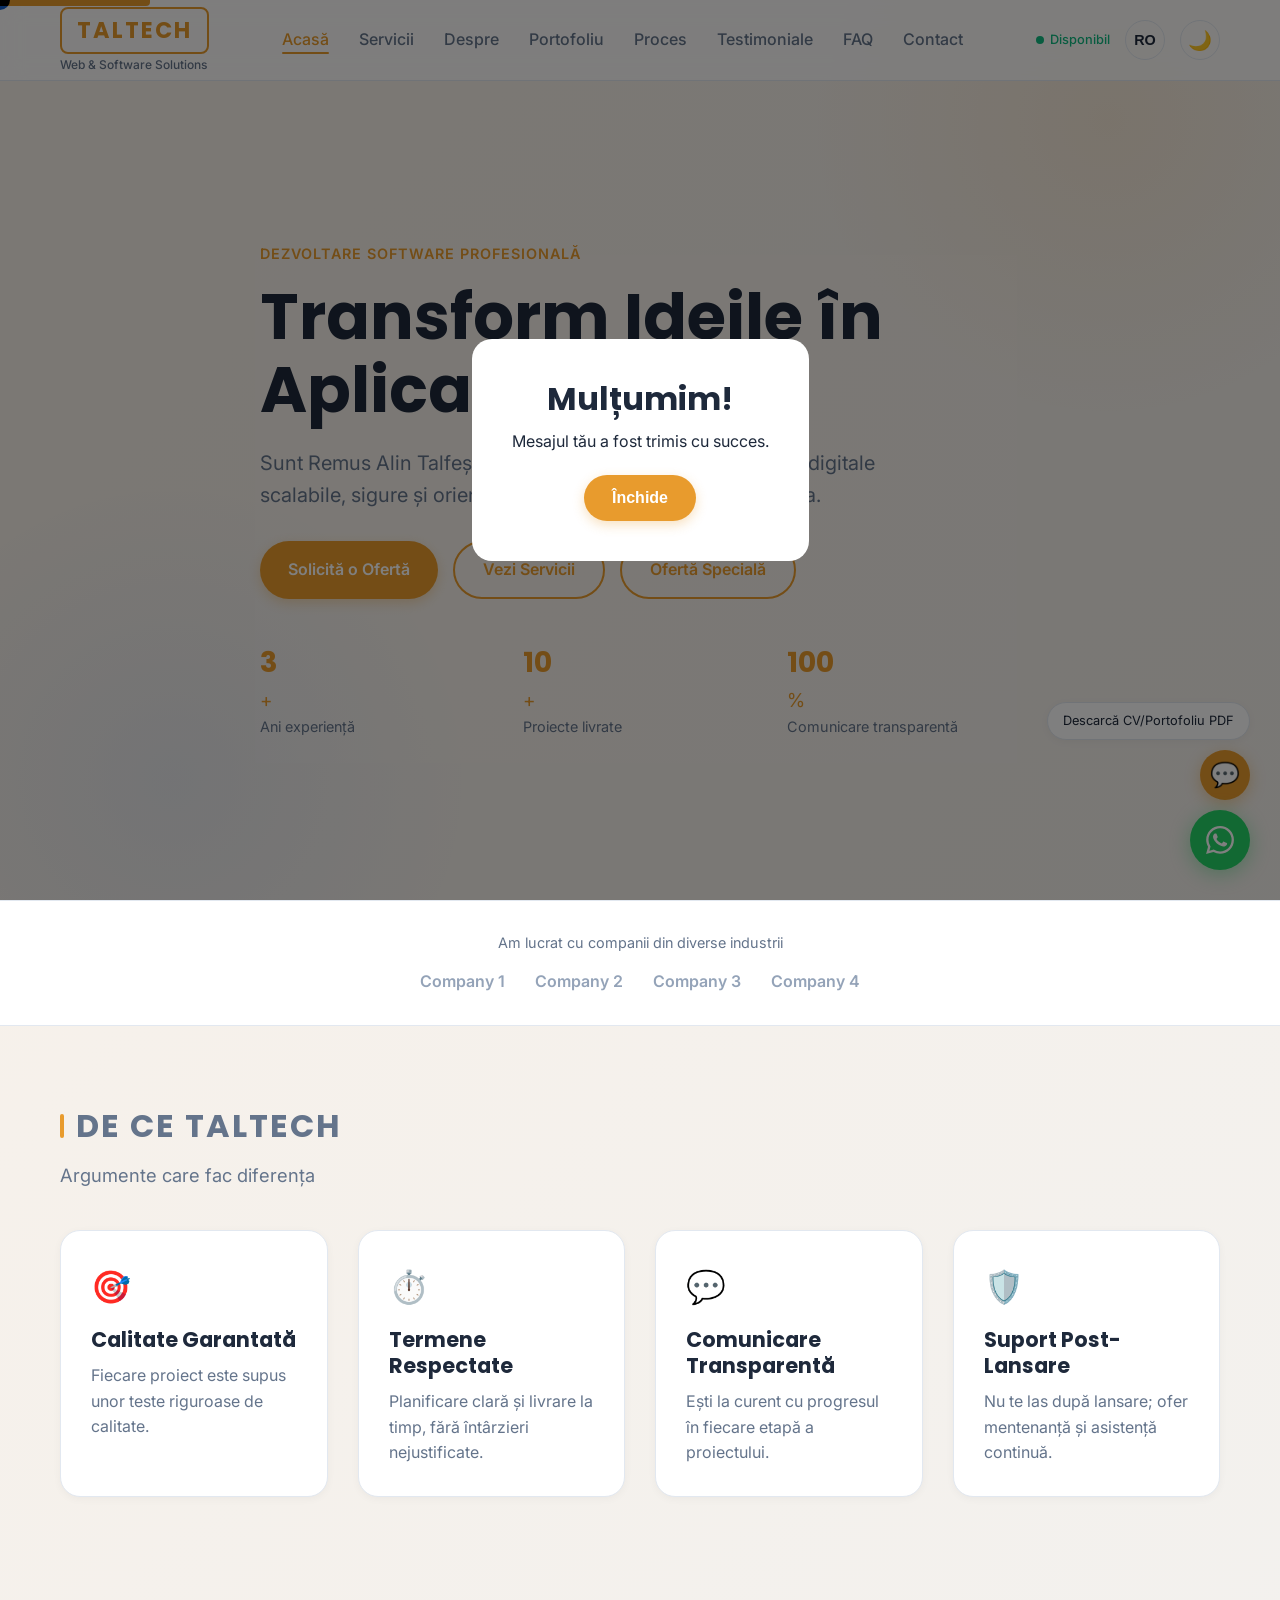
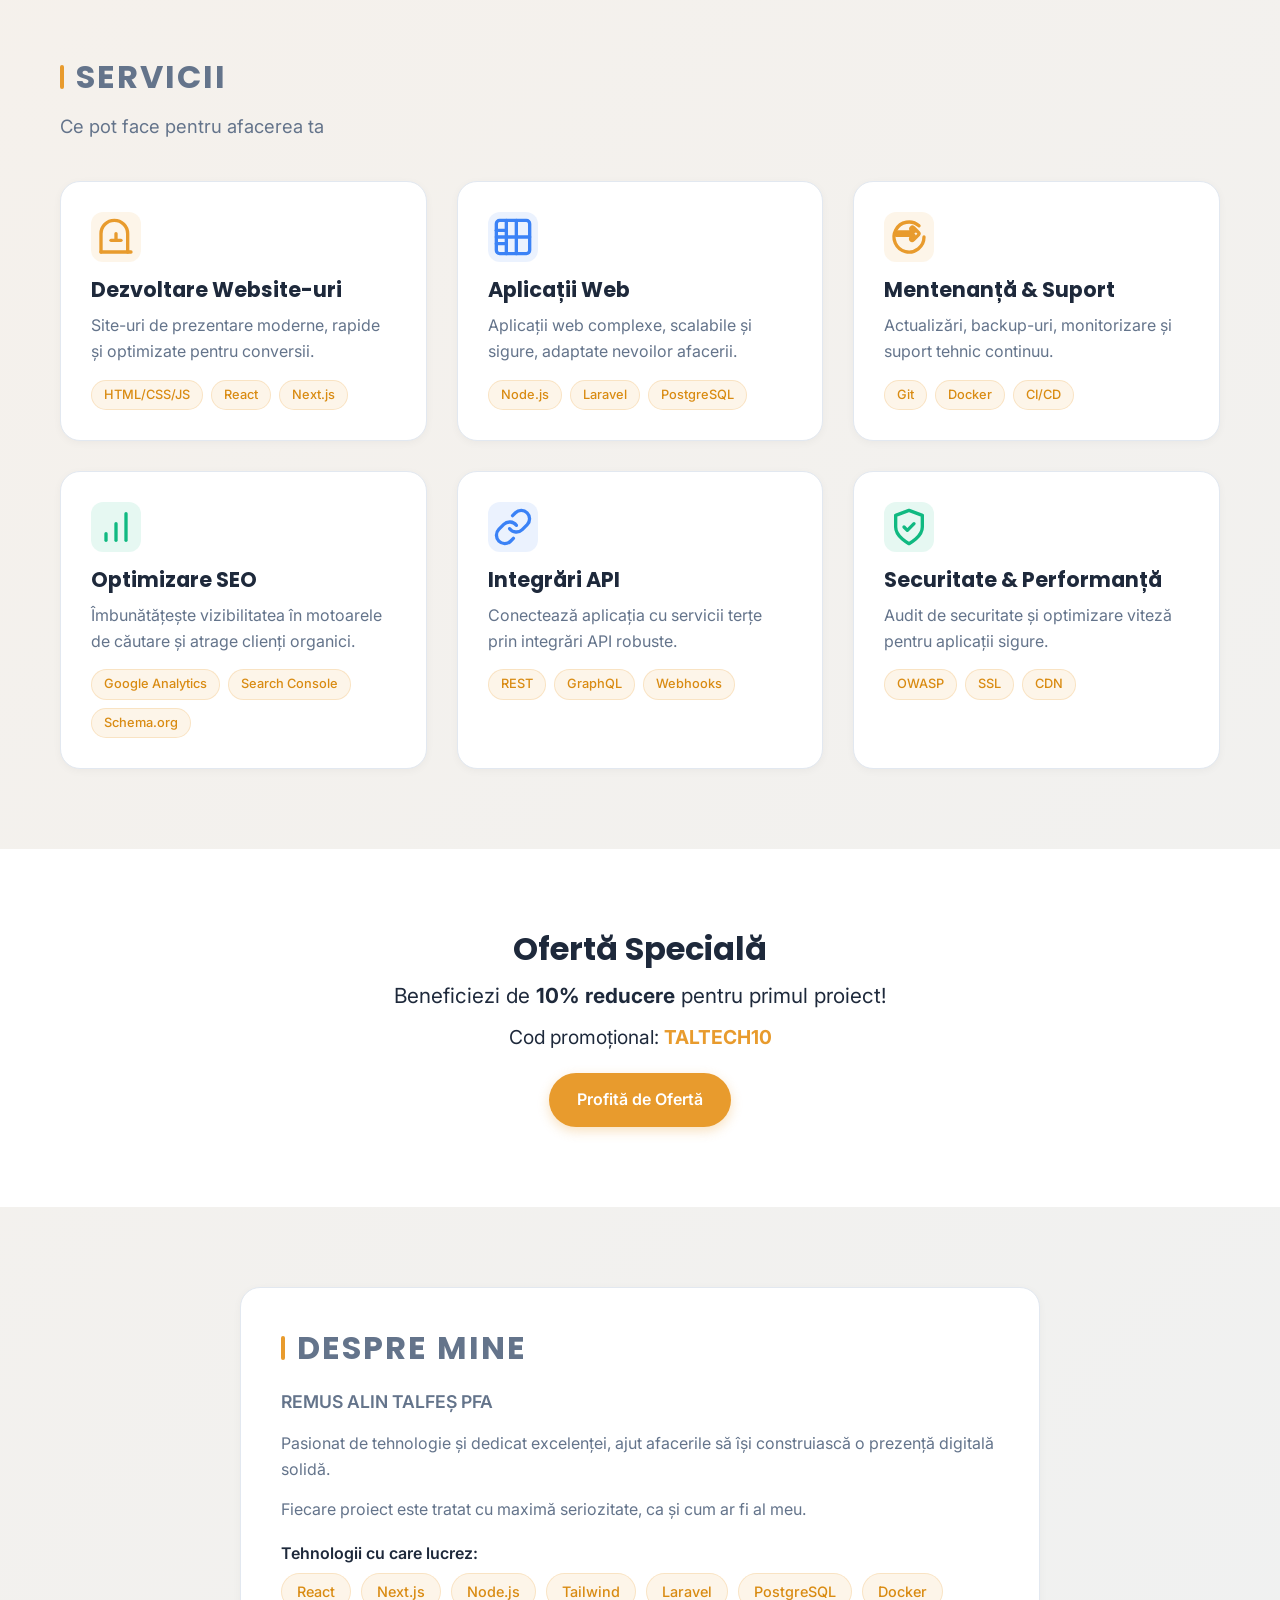
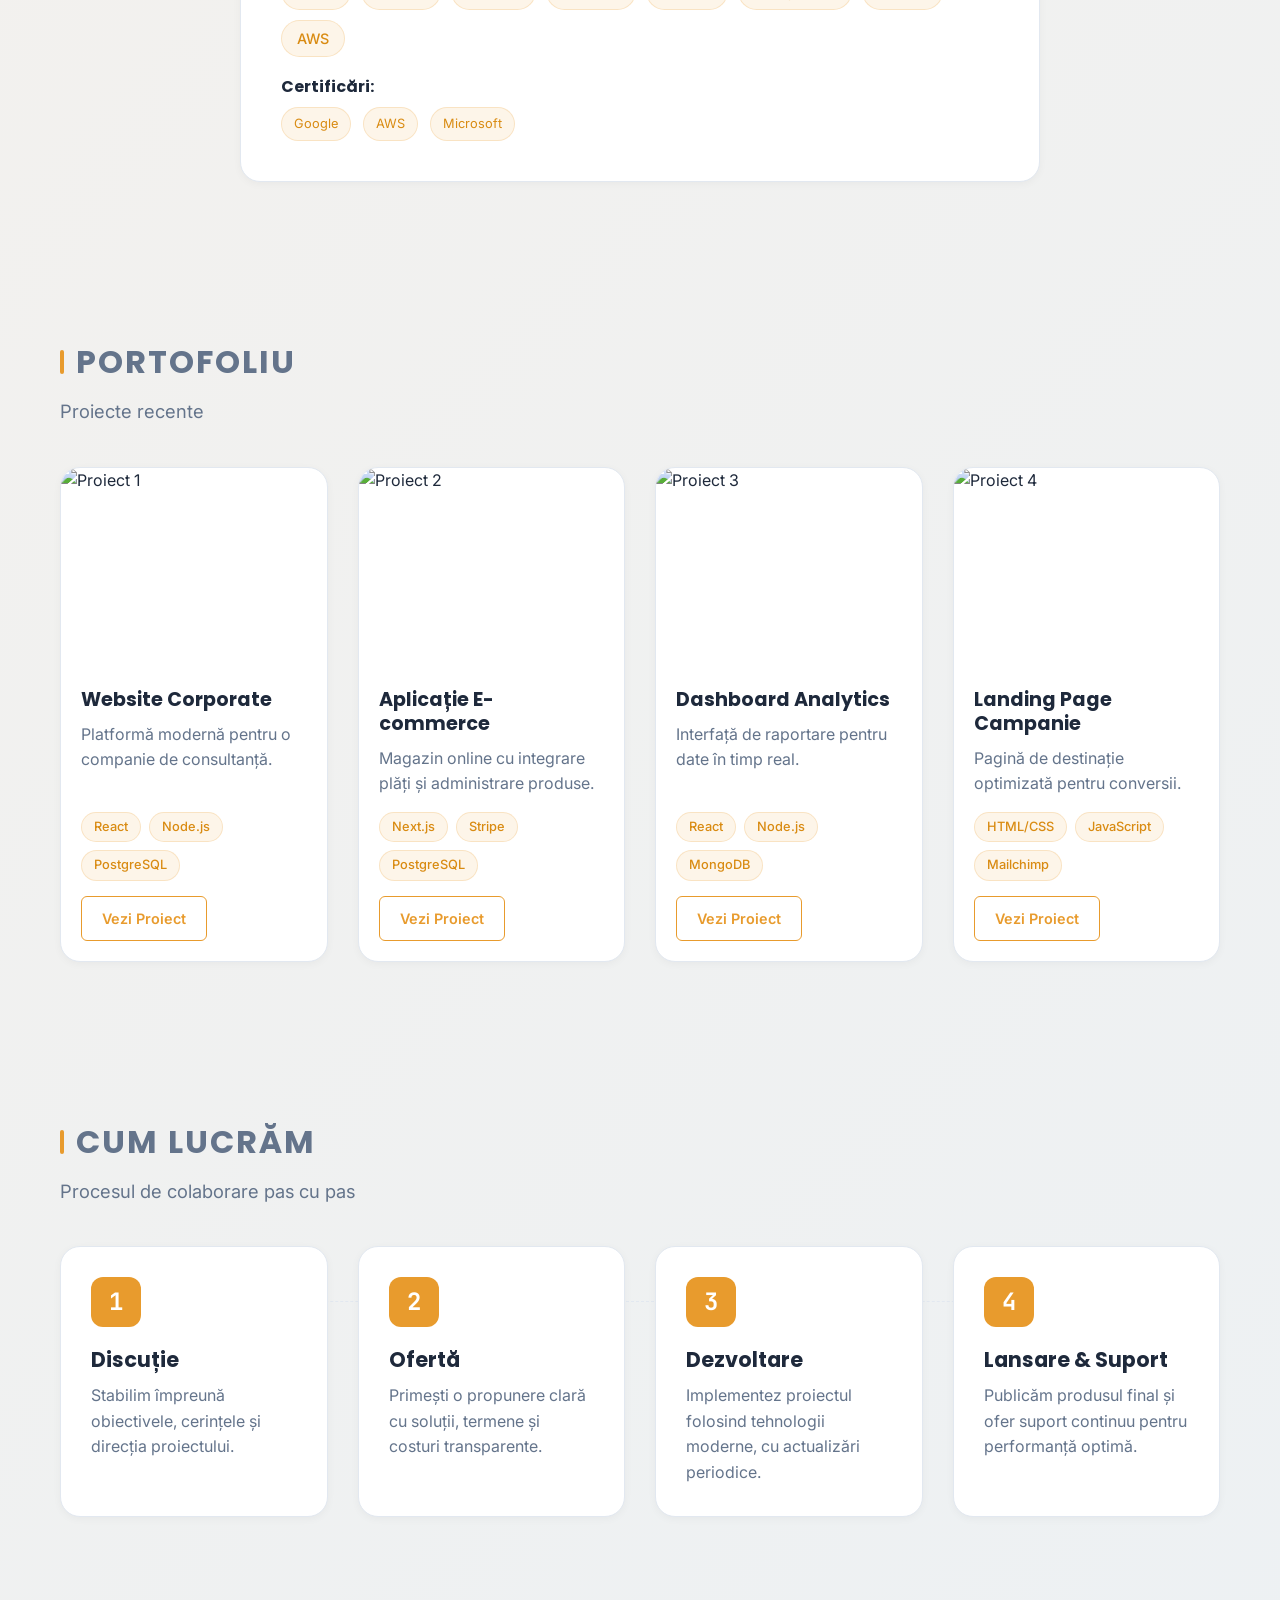
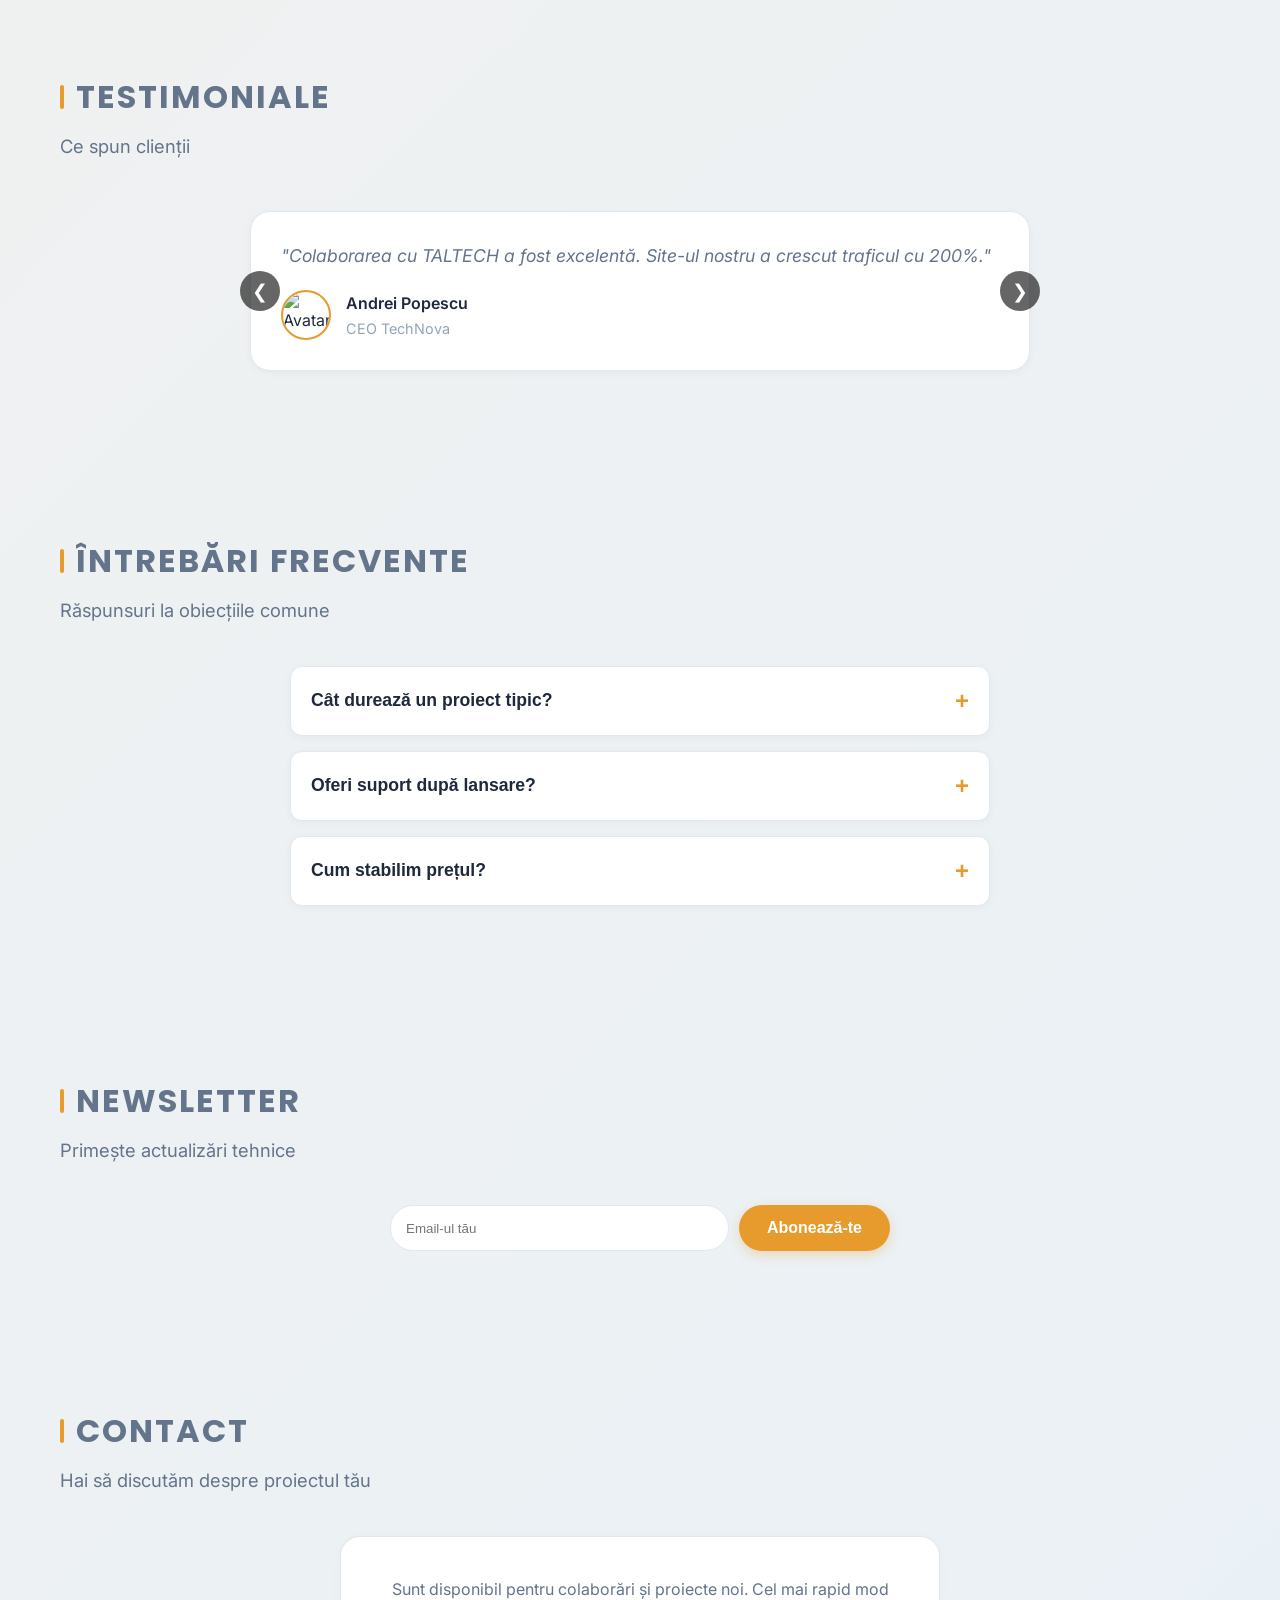
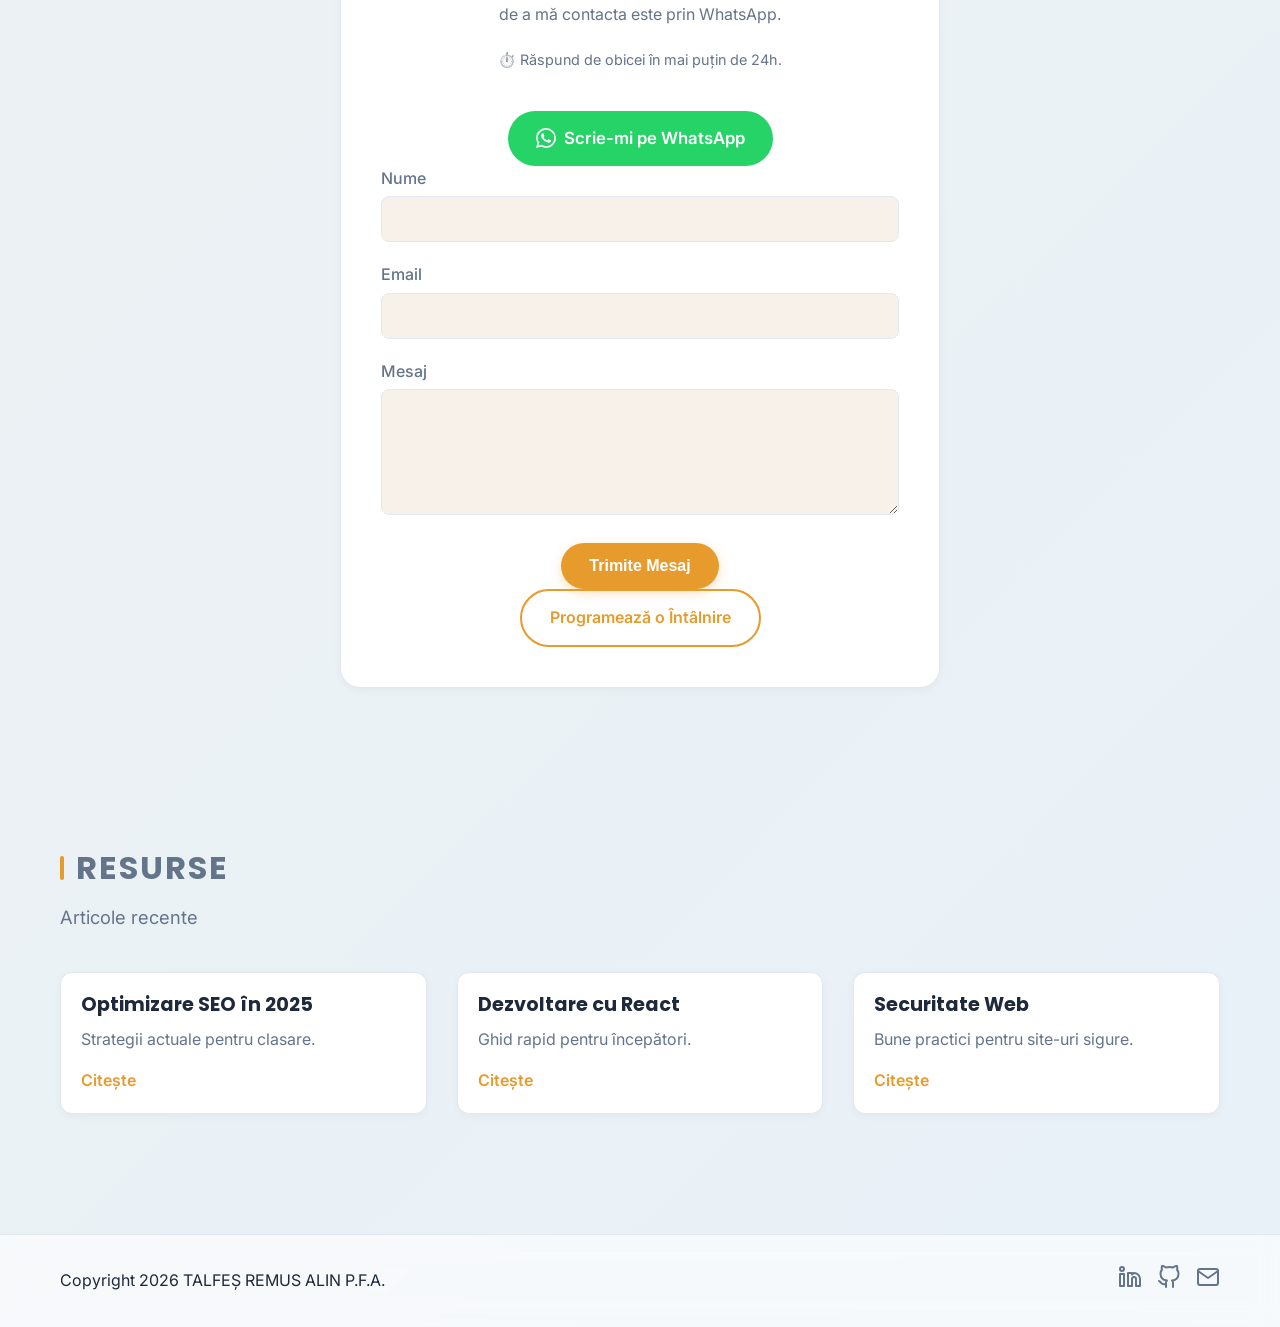
==== commit 93a2b154: "Update index.html" ====
--- a/index.html
+++ b/index.html
@@ -2,7 +2,7 @@
 <html lang="ro" data-theme="light">
 <head>
     <meta charset="UTF-8">
-    <meta name="viewport" content="width=device-width, initial-scale=1.0">
+    <meta name="viewport" content="width=device-width, initial-scale=1.0, maximum-scale=1.0, user-scalable=no">
     <meta name="description" content="TALTECH Software Solutions - Dezvoltare software și servicii web. REMUS ALIN TALFEȘ PFA oferă soluții complete pentru afacerea ta.">
     <meta name="author" content="REMUS ALIN TALFEȘ PFA">
     <meta name="keywords" content="dezvoltare software, web design, aplicații web, SEO, mentenanță, PFA, TALTECH">
@@ -17,14 +17,13 @@
     <title>TALTECH Software Solutions | Dezvoltare Software & Servicii Web</title>
     
     <link rel="icon" type="image/svg+xml" href="data:image/svg+xml,%3Csvg xmlns='http://www.w3.org/2000/svg' viewBox='0 0 100 100'%3E%3Crect width='100' height='100' rx='20' fill='%23E89B2D'/%3E%3Ctext x='50' y='72' font-family='Poppins, sans-serif' font-size='65' font-weight='700' fill='white' text-anchor='middle'%3ET%3C/text%3E%3C/svg%3E">
-    <!-- PLACEHOLDER: înlocuiește cu fișierul apple-touch-icon.png (180x180px) -->
     <link rel="apple-touch-icon" href="apple-touch-icon.png">
     
     <link rel="preconnect" href="https://fonts.googleapis.com">
     <link rel="preconnect" href="https://fonts.gstatic.com" crossorigin>
     <link href="https://fonts.googleapis.com/css2?family=Poppins:wght@400;600;700&family=Inter:wght@300;400;500;600&family=JetBrains+Mono:wght@500;700&display=swap" rel="stylesheet">
     
-    <!-- PLACEHOLDER: Adaugă codul Google Analytics (înlocuiește G-XXXXXXX) -->
+    <!-- Google Analytics PLACEHOLDER -->
     <script async src="https://www.googletagmanager.com/gtag/js?id=G-XXXXXXX"></script>
     <script>
         window.dataLayer = window.dataLayer || [];
@@ -55,18 +54,14 @@
     </script>
 </head>
 <body>
-    <!-- Loader -->
     <div id="loader" class="loader">
         <div class="loader-spinner"></div>
     </div>
 
-    <!-- Custom cursor -->
     <div id="custom-cursor" class="custom-cursor"></div>
 
-    <!-- Skip link -->
     <a href="#main-content" class="skip-link">Sari la conținut</a>
 
-    <!-- Header / Navbar -->
     <header id="navbar">
         <div class="container nav-container">
             <a href="#hero" class="logo">
@@ -86,12 +81,8 @@
                 </ul>
             </nav>
             <div class="nav-actions">
-                <!-- Badge disponibilitate -->
                 <span class="availability-badge"><span class="pulse-dot"></span> Disponibil</span>
-                <!-- Comutator limbă RO/EN (placeholder) -->
-                <button id="lang-toggle" class="lang-toggle" aria-label="Comută limba">
-                    RO
-                </button>
+                <button id="lang-toggle" class="lang-toggle" aria-label="Comută limba">RO</button>
                 <button id="theme-toggle" class="theme-toggle" aria-label="Comută tema">
                     <span class="theme-icon">🌙</span>
                 </button>
@@ -105,7 +96,6 @@
     </header>
 
     <main id="main-content">
-        <!-- Hero Section cu typing effect -->
         <section id="hero" class="hero">
             <div class="container hero-content">
                 <p class="hero-subtitle">Dezvoltare Software Profesională</p>
@@ -116,7 +106,6 @@
                     <a href="#servicii" class="btn btn-secondary">Vezi Servicii</a>
                     <a href="#oferta" class="btn btn-secondary">Ofertă Specială</a>
                 </div>
-                <!-- Stats -->
                 <div class="hero-stats">
                     <div class="hero-stat">
                         <span class="stat-number" data-counter="3">0</span><span class="stat-suffix">+</span>
@@ -134,12 +123,10 @@
             </div>
         </section>
 
-        <!-- Trust bar (Am lucrat cu) -->
         <section id="trust-bar" class="trust-bar">
             <div class="container">
                 <p class="trust-text">Am lucrat cu companii din diverse industrii</p>
                 <div class="trust-logos">
-                    <!-- PLACEHOLDER: înlocuiește cu logo-urile reale ale clienților -->
                     <span class="trust-logo">Company 1</span>
                     <span class="trust-logo">Company 2</span>
                     <span class="trust-logo">Company 3</span>
@@ -148,7 +135,6 @@
             </div>
         </section>
 
-        <!-- De ce TALTECH -->
         <section id="de-ce" class="section">
             <div class="container">
                 <h2 class="section-title">De ce TALTECH</h2>
@@ -178,54 +164,87 @@
             </div>
         </section>
 
-        <!-- Servicii -->
         <section id="servicii" class="section">
             <div class="container">
                 <h2 class="section-title">Servicii</h2>
                 <p class="section-subtitle">Ce pot face pentru afacerea ta</p>
                 <div class="services-grid">
-                    <!-- 6 carduri servicii (ca înainte) -->
                     <article class="service-card hidden">
-                        <div class="service-icon"><svg ...></svg></div>
+                        <div class="service-icon">
+                            <svg xmlns="http://www.w3.org/2000/svg" width="40" height="40" viewBox="0 0 24 24" fill="none" stroke="currentColor" stroke-width="2" stroke-linecap="round" stroke-linejoin="round"><path d="M3 21V10a8 8 0 0 1 16 0v11"/><path d="M21 21H3"/><path d="M12 10v4"/><path d="M9 14h6"/></svg>
+                        </div>
                         <h3>Dezvoltare Website-uri</h3>
                         <p>Site-uri de prezentare moderne, rapide și optimizate pentru conversii.</p>
-                        <ul class="tech-list"><li>HTML/CSS/JS</li><li>React</li><li>Next.js</li></ul>
+                        <ul class="tech-list">
+                            <li>HTML/CSS/JS</li>
+                            <li>React</li>
+                            <li>Next.js</li>
+                        </ul>
                     </article>
                     <article class="service-card hidden">
-                        <div class="service-icon service-icon--blue"><svg ...></svg></div>
+                        <div class="service-icon service-icon--blue">
+                            <svg xmlns="http://www.w3.org/2000/svg" width="40" height="40" viewBox="0 0 24 24" fill="none" stroke="currentColor" stroke-width="2" stroke-linecap="round" stroke-linejoin="round"><rect x="2" y="2" width="20" height="20" rx="2"/><path d="M8 2v20"/><path d="M2 8h6"/><path d="M2 16h6"/><path d="M14 2v20"/><path d="M2 12h20"/></svg>
+                        </div>
                         <h3>Aplicații Web</h3>
                         <p>Aplicații web complexe, scalabile și sigure, adaptate nevoilor afacerii.</p>
-                        <ul class="tech-list"><li>Node.js</li><li>Laravel</li><li>PostgreSQL</li></ul>
+                        <ul class="tech-list">
+                            <li>Node.js</li>
+                            <li>Laravel</li>
+                            <li>PostgreSQL</li>
+                        </ul>
                     </article>
                     <article class="service-card hidden">
-                        <div class="service-icon"><svg ...></svg></div>
+                        <div class="service-icon">
+                            <svg xmlns="http://www.w3.org/2000/svg" width="40" height="40" viewBox="0 0 24 24" fill="none" stroke="currentColor" stroke-width="2" stroke-linecap="round" stroke-linejoin="round"><path d="M14.7 6.3a1 1 0 0 0-1.4 1.4L15 9H5a1 1 0 0 0 0 2h10l-1.7 1.3a1 1 0 1 0 1.4 1.4l3-3a1 1 0 0 0 0-1.4z"/><path d="M21 12a9 9 0 1 1-3-6.7"/></svg>
+                        </div>
                         <h3>Mentenanță & Suport</h3>
                         <p>Actualizări, backup-uri, monitorizare și suport tehnic continuu.</p>
-                        <ul class="tech-list"><li>Git</li><li>Docker</li><li>CI/CD</li></ul>
+                        <ul class="tech-list">
+                            <li>Git</li>
+                            <li>Docker</li>
+                            <li>CI/CD</li>
+                        </ul>
                     </article>
                     <article class="service-card hidden">
-                        <div class="service-icon service-icon--green"><svg ...></svg></div>
+                        <div class="service-icon service-icon--green">
+                            <svg xmlns="http://www.w3.org/2000/svg" width="40" height="40" viewBox="0 0 24 24" fill="none" stroke="currentColor" stroke-width="2" stroke-linecap="round" stroke-linejoin="round"><path d="M12 20V10"/><path d="M18 20V4"/><path d="M6 20v-4"/></svg>
+                        </div>
                         <h3>Optimizare SEO</h3>
                         <p>Îmbunătățește vizibilitatea în motoarele de căutare și atrage clienți organici.</p>
-                        <ul class="tech-list"><li>Google Analytics</li><li>Search Console</li><li>Schema.org</li></ul>
+                        <ul class="tech-list">
+                            <li>Google Analytics</li>
+                            <li>Search Console</li>
+                            <li>Schema.org</li>
+                        </ul>
                     </article>
                     <article class="service-card hidden">
-                        <div class="service-icon service-icon--blue"><svg ...></svg></div>
+                        <div class="service-icon service-icon--blue">
+                            <svg xmlns="http://www.w3.org/2000/svg" width="40" height="40" viewBox="0 0 24 24" fill="none" stroke="currentColor" stroke-width="2" stroke-linecap="round" stroke-linejoin="round"><path d="M10 13a5 5 0 0 0 7.54.54l3-3a5 5 0 0 0-7.07-7.07l-1.72 1.71"/><path d="M14 11a5 5 0 0 0-7.54-.54l-3 3a5 5 0 0 0 7.07 7.07l1.71-1.71"/></svg>
+                        </div>
                         <h3>Integrări API</h3>
                         <p>Conectează aplicația cu servicii terțe prin integrări API robuste.</p>
-                        <ul class="tech-list"><li>REST</li><li>GraphQL</li><li>Webhooks</li></ul>
+                        <ul class="tech-list">
+                            <li>REST</li>
+                            <li>GraphQL</li>
+                            <li>Webhooks</li>
+                        </ul>
                     </article>
                     <article class="service-card hidden">
-                        <div class="service-icon service-icon--green"><svg ...></svg></div>
+                        <div class="service-icon service-icon--green">
+                            <svg xmlns="http://www.w3.org/2000/svg" width="40" height="40" viewBox="0 0 24 24" fill="none" stroke="currentColor" stroke-width="2" stroke-linecap="round" stroke-linejoin="round"><path d="M12 22s8-4 8-10V5l-8-3-8 3v7c0 6 8 10 8 10z"/><path d="M9 12l2 2 4-4"/></svg>
+                        </div>
                         <h3>Securitate & Performanță</h3>
                         <p>Audit de securitate și optimizare viteză pentru aplicații sigure.</p>
-                        <ul class="tech-list"><li>OWASP</li><li>SSL</li><li>CDN</li></ul>
-                    </article>
-                </div>
-            </div>
-        </section>
-
-        <!-- Ofertă specială -->
+                        <ul class="tech-list">
+                            <li>OWASP</li>
+                            <li>SSL</li>
+                            <li>CDN</li>
+                        </ul>
+                    </article>
+                </div>
+            </div>
+        </section>
+
         <section id="oferta" class="section section-offer">
             <div class="container offer-container">
                 <h2>Ofertă Specială</h2>
@@ -235,7 +254,6 @@
             </div>
         </section>
 
-        <!-- Despre -->
         <section id="despre" class="section">
             <div class="container about-container">
                 <div class="about-text">
@@ -256,10 +274,8 @@
                             <span class="tech-tag">AWS</span>
                         </div>
                     </div>
-                    <!-- Certificări -->
                     <div class="certifications">
                         <h4>Certificări:</h4>
-                        <!-- PLACEHOLDER: înlocuiește cu certificările tale reale -->
                         <span class="cert-badge">Google</span>
                         <span class="cert-badge">AWS</span>
                         <span class="cert-badge">Microsoft</span>
@@ -268,13 +284,11 @@
             </div>
         </section>
 
-        <!-- Portofoliu -->
         <section id="portofoliu" class="section">
             <div class="container">
                 <h2 class="section-title">Portofoliu</h2>
                 <p class="section-subtitle">Proiecte recente</p>
                 <div class="portfolio-grid">
-                    <!-- 4 carduri portofoliu placeholder -->
                     <article class="portfolio-card hidden">
                         <div class="portfolio-image"><img src="https://placehold.co/600x400/1a1a1a/00d4ff?text=Project+1" alt="Proiect 1" loading="lazy"></div>
                         <div class="portfolio-body">
@@ -284,69 +298,136 @@
                             <a href="#" class="btn btn-outline">Vezi Proiect</a>
                         </div>
                     </article>
-                    <!-- Alte 3 carduri similar -->
-                </div>
-            </div>
-        </section>
-
-        <!-- Proces -->
+                    <article class="portfolio-card hidden">
+                        <div class="portfolio-image"><img src="https://placehold.co/600x400/1a1a1a/00d4ff?text=Project+2" alt="Proiect 2" loading="lazy"></div>
+                        <div class="portfolio-body">
+                            <h3>Aplicație E-commerce</h3>
+                            <p>Magazin online cu integrare plăți și administrare produse.</p>
+                            <div class="tech-stack"><span>Next.js</span><span>Stripe</span><span>PostgreSQL</span></div>
+                            <a href="#" class="btn btn-outline">Vezi Proiect</a>
+                        </div>
+                    </article>
+                    <article class="portfolio-card hidden">
+                        <div class="portfolio-image"><img src="https://placehold.co/600x400/1a1a1a/00d4ff?text=Project+3" alt="Proiect 3" loading="lazy"></div>
+                        <div class="portfolio-body">
+                            <h3>Dashboard Analytics</h3>
+                            <p>Interfață de raportare pentru date în timp real.</p>
+                            <div class="tech-stack"><span>React</span><span>Node.js</span><span>MongoDB</span></div>
+                            <a href="#" class="btn btn-outline">Vezi Proiect</a>
+                        </div>
+                    </article>
+                    <article class="portfolio-card hidden">
+                        <div class="portfolio-image"><img src="https://placehold.co/600x400/1a1a1a/00d4ff?text=Project+4" alt="Proiect 4" loading="lazy"></div>
+                        <div class="portfolio-body">
+                            <h3>Landing Page Campanie</h3>
+                            <p>Pagină de destinație optimizată pentru conversii.</p>
+                            <div class="tech-stack"><span>HTML/CSS</span><span>JavaScript</span><span>Mailchimp</span></div>
+                            <a href="#" class="btn btn-outline">Vezi Proiect</a>
+                        </div>
+                    </article>
+                </div>
+            </div>
+        </section>
+
         <section id="proces" class="section">
             <div class="container">
                 <h2 class="section-title">Cum Lucrăm</h2>
                 <p class="section-subtitle">Procesul de colaborare pas cu pas</p>
                 <div class="process-grid">
-                    <div class="process-step hidden"><div class="step-number">1</div><h3>Discuție</h3><p>Stabilim obiectivele.</p></div>
-                    <div class="process-step hidden"><div class="step-number">2</div><h3>Ofertă</h3><p>Primești propunerea.</p></div>
-                    <div class="process-step hidden"><div class="step-number">3</div><h3>Dezvoltare</h3><p>Implementez proiectul.</p></div>
-                    <div class="process-step hidden"><div class="step-number">4</div><h3>Lansare & Suport</h3><p>Publicăm și oferim suport.</p></div>
-                </div>
-            </div>
-        </section>
-
-        <!-- Testimoniale -->
+                    <div class="process-step hidden">
+                        <div class="step-number">1</div>
+                        <h3>Discuție</h3>
+                        <p>Stabilim împreună obiectivele, cerințele și direcția proiectului.</p>
+                    </div>
+                    <div class="process-step hidden">
+                        <div class="step-number">2</div>
+                        <h3>Ofertă</h3>
+                        <p>Primești o propunere clară cu soluții, termene și costuri transparente.</p>
+                    </div>
+                    <div class="process-step hidden">
+                        <div class="step-number">3</div>
+                        <h3>Dezvoltare</h3>
+                        <p>Implementez proiectul folosind tehnologii moderne, cu actualizări periodice.</p>
+                    </div>
+                    <div class="process-step hidden">
+                        <div class="step-number">4</div>
+                        <h3>Lansare & Suport</h3>
+                        <p>Publicăm produsul final și ofer suport continuu pentru performanță optimă.</p>
+                    </div>
+                </div>
+            </div>
+        </section>
+
         <section id="testimoniale" class="section">
             <div class="container">
                 <h2 class="section-title">Testimoniale</h2>
                 <p class="section-subtitle">Ce spun clienții</p>
                 <div class="testimonial-slider">
                     <div class="testimonial-track" id="testimonial-track">
-                        <div class="testimonial-slide"><div class="testimonial-card"><p class="testimonial-text">"Colaborarea a fost excelentă."</p><div class="testimonial-author"><img src="https://placehold.co/50x50/1a1a1a/00d4ff?text=AP" alt="Avatar" class="avatar"><div class="author-info"><span class="author-name">Andrei Popescu</span><span class="author-company">CEO TechNova</span></div></div></div></div>
-                        <!-- Alte 2 testimoniale -->
-                    </div>
-                    <button class="slider-btn prev" id="prev-btn">&#10094;</button>
-                    <button class="slider-btn next" id="next-btn">&#10095;</button>
-                </div>
-            </div>
-        </section>
-
-        <!-- Mențiuni în presă -->
-        <section id="presa" class="section">
-            <div class="container">
-                <h2 class="section-title">Mențiuni</h2>
-                <p class="section-subtitle">Unde am fost prezentat</p>
-                <div class="press-logos">
-                    <!-- PLACEHOLDER: înlocuiește cu link-uri reale -->
-                    <a href="#" class="press-logo">TechPress</a>
-                    <a href="#" class="press-logo">Business Today</a>
-                    <a href="#" class="press-logo">WebWorld</a>
-                </div>
-            </div>
-        </section>
-
-        <!-- FAQ -->
+                        <div class="testimonial-slide">
+                            <div class="testimonial-card">
+                                <p class="testimonial-text">"Colaborarea cu TALTECH a fost excelentă. Site-ul nostru a crescut traficul cu 200%."</p>
+                                <div class="testimonial-author">
+                                    <img src="https://placehold.co/50x50/1a1a1a/00d4ff?text=AP" alt="Avatar Andrei Popescu" class="avatar">
+                                    <div class="author-info">
+                                        <span class="author-name">Andrei Popescu</span>
+                                        <span class="author-company">CEO TechNova</span>
+                                    </div>
+                                </div>
+                            </div>
+                        </div>
+                        <div class="testimonial-slide">
+                            <div class="testimonial-card">
+                                <p class="testimonial-text">"Profesionist, prompt și cu soluții inovatoare. Recomand cu încredere."</p>
+                                <div class="testimonial-author">
+                                    <img src="https://placehold.co/50x50/1a1a1a/00d4ff?text=MI" alt="Avatar Maria Ionescu" class="avatar">
+                                    <div class="author-info">
+                                        <span class="author-name">Maria Ionescu</span>
+                                        <span class="author-company">Marketing Manager</span>
+                                    </div>
+                                </div>
+                            </div>
+                        </div>
+                        <div class="testimonial-slide">
+                            <div class="testimonial-card">
+                                <p class="testimonial-text">"Aplicația web dezvoltată a depășit așteptările noastre. Suport excelent."</p>
+                                <div class="testimonial-author">
+                                    <img src="https://placehold.co/50x50/1a1a1a/00d4ff?text=AD" alt="Avatar Alex Dumitru" class="avatar">
+                                    <div class="author-info">
+                                        <span class="author-name">Alex Dumitru</span>
+                                        <span class="author-company">Fondator Startup</span>
+                                    </div>
+                                </div>
+                            </div>
+                        </div>
+                    </div>
+                    <button class="slider-btn prev" id="prev-btn" aria-label="Testimonial anterior">&#10094;</button>
+                    <button class="slider-btn next" id="next-btn" aria-label="Testimonial următor">&#10095;</button>
+                </div>
+            </div>
+        </section>
+
         <section id="faq" class="section">
             <div class="container">
                 <h2 class="section-title">Întrebări Frecvente</h2>
                 <p class="section-subtitle">Răspunsuri la obiecțiile comune</p>
                 <div class="faq-list">
-                    <div class="faq-item"><button class="faq-question">Cât durează un proiect?</button><div class="faq-answer"><p>În general 2-4 săptămâni.</p></div></div>
-                    <div class="faq-item"><button class="faq-question">Oferi suport după lansare?</button><div class="faq-answer"><p>Da, ofer pachete de mentenanță.</p></div></div>
-                    <div class="faq-item"><button class="faq-question">Cum stabilim prețul?</button><div class="faq-answer"><p>După o discuție inițială, primești ofertă.</p></div></div>
-                </div>
-            </div>
-        </section>
-
-        <!-- Newsletter -->
+                    <div class="faq-item">
+                        <button class="faq-question">Cât durează un proiect tipic?</button>
+                        <div class="faq-answer"><p>Durata variază în funcție de complexitate, dar în general un website de prezentare durează 2-4 săptămâni.</p></div>
+                    </div>
+                    <div class="faq-item">
+                        <button class="faq-question">Oferi suport după lansare?</button>
+                        <div class="faq-answer"><p>Da, ofer pachete de mentenanță și suport continuu.</p></div>
+                    </div>
+                    <div class="faq-item">
+                        <button class="faq-question">Cum stabilim prețul?</button>
+                        <div class="faq-answer"><p>După o discuție inițială, primești o ofertă clară cu costuri defalcate.</p></div>
+                    </div>
+                </div>
+            </div>
+        </section>
+
         <section id="newsletter" class="section">
             <div class="container">
                 <h2 class="section-title">Newsletter</h2>
@@ -358,7 +439,6 @@
             </div>
         </section>
 
-        <!-- Contact -->
         <section id="contact" class="section">
             <div class="container contact-container">
                 <h2 class="section-title">Contact</h2>
@@ -366,67 +446,83 @@
                 <div class="contact-content">
                     <p>Sunt disponibil pentru colaborări și proiecte noi. Cel mai rapid mod de a mă contacta este prin WhatsApp.</p>
                     <p class="response-time">⏱️ Răspund de obicei în mai puțin de 24h.</p>
-                    <a href="https://wa.me/alin.talfes" target="_blank" rel="noopener" class="btn btn-whatsapp">Scrie-mi pe WhatsApp</a>
-                    <!-- Formular contact -->
+                    <a href="https://wa.me/alin.talfes" target="_blank" rel="noopener" class="btn btn-whatsapp">
+                        <svg xmlns="http://www.w3.org/2000/svg" width="20" height="20" viewBox="0 0 24 24" fill="currentColor"><path d="M17.472 14.382c-.297-.149-1.758-.867-2.03-.967-.273-.099-.471-.148-.67.15-.197.297-.767.966-.94 1.164-.173.199-.347.223-.644.075-.297-.15-1.255-.463-2.39-1.475-.883-.788-1.48-1.761-1.653-2.059-.173-.297-.018-.458.13-.606.134-.133.298-.347.446-.52.149-.174.198-.298.298-.497.099-.198.05-.371-.025-.52-.075-.149-.669-1.612-.916-2.207-.242-.579-.487-.5-.669-.51-.173-.008-.371-.01-.57-.01-.198 0-.52.074-.792.372-.272.297-1.04 1.016-1.04 2.479 0 1.462 1.064 2.875 1.213 3.074.149.198 2.096 3.2 5.077 4.487.709.306 1.262.489 1.694.625.712.227 1.36.195 1.871.118.571-.085 1.758-.719 2.006-1.413.248-.694.248-1.289.173-1.413-.074-.124-.272-.198-.57-.347m-5.421 7.403h-.004a9.87 9.87 0 01-5.031-1.378l-.361-.214-3.741.982.998-3.648-.235-.374a9.86 9.86 0 01-1.51-5.26c.001-5.45 4.436-9.884 9.888-9.884 2.64 0 5.122 1.03 6.988 2.898a9.825 9.825 0 012.893 6.994c-.003 5.45-4.437 9.884-9.885 9.884m8.413-18.297A11.815 11.815 0 0012.05 0C5.495 0 .16 5.335.157 11.892c0 2.096.547 4.142 1.588 5.945L.057 24l6.305-1.654a11.882 11.882 0 005.683 1.448h.005c6.554 0 11.89-5.335 11.893-11.893a11.821 11.821 0 00-3.48-8.413z"/></svg>
+                        Scrie-mi pe WhatsApp
+                    </a>
                     <form id="contact-form" action="#" method="POST">
-                        <div class="form-group"><label for="name">Nume</label><input type="text" id="name" name="name" required></div>
-                        <div class="form-group"><label for="email">Email</label><input type="email" id="email" name="email" required></div>
-                        <div class="form-group"><label for="message">Mesaj</label><textarea id="message" name="message" rows="5" required></textarea></div>
+                        <div class="form-group">
+                            <label for="name">Nume</label>
+                            <input type="text" id="name" name="name" required>
+                        </div>
+                        <div class="form-group">
+                            <label for="email">Email</label>
+                            <input type="email" id="email" name="email" required>
+                        </div>
+                        <div class="form-group">
+                            <label for="message">Mesaj</label>
+                            <textarea id="message" name="message" rows="5" required></textarea>
+                        </div>
                         <button type="submit" class="btn btn-primary">Trimite Mesaj</button>
                     </form>
                     <div id="form-success" class="form-success" hidden>Mulțumesc! Mesajul a fost trimis.</div>
-                    <!-- Widget programare întâlnire (Calendly placeholder) -->
                     <a href="#" class="btn btn-secondary" id="schedule-btn">Programează o Întâlnire</a>
                 </div>
             </div>
         </section>
 
-        <!-- Mini-blog -->
         <section id="blog" class="section">
             <div class="container">
                 <h2 class="section-title">Resurse</h2>
                 <p class="section-subtitle">Articole recente</p>
                 <div class="blog-grid">
-                    <!-- PLACEHOLDER: înlocuiește cu articolele tale -->
-                    <article class="blog-card"><h3>Optimizare SEO în 2025</h3><p>Strategii actuale pentru clasare.</p><a href="#">Citește</a></article>
-                    <article class="blog-card"><h3>Dezvoltare cu React</h3><p>Ghid rapid pentru începători.</p><a href="#">Citește</a></article>
-                    <article class="blog-card"><h3>Securitate Web</h3><p>Bune practici pentru site-uri sigure.</p><a href="#">Citește</a></article>
-                </div>
-            </div>
-        </section>
-
-        <!-- Secțiune pagină de mulțumire (overlay) -->
-        <div id="thanks-overlay" class="thanks-overlay" hidden>
-            <div class="thanks-content">
-                <h2>Mulțumim!</h2>
-                <p>Mesajul tău a fost trimis cu succes.</p>
-                <button class="btn btn-primary" id="thanks-close">Închide</button>
-            </div>
-        </div>
+                    <article class="blog-card">
+                        <h3>Optimizare SEO în 2025</h3>
+                        <p>Strategii actuale pentru clasare.</p>
+                        <a href="#">Citește</a>
+                    </article>
+                    <article class="blog-card">
+                        <h3>Dezvoltare cu React</h3>
+                        <p>Ghid rapid pentru începători.</p>
+                        <a href="#">Citește</a>
+                    </article>
+                    <article class="blog-card">
+                        <h3>Securitate Web</h3>
+                        <p>Bune practici pentru site-uri sigure.</p>
+                        <a href="#">Citește</a>
+                    </article>
+                </div>
+            </div>
+        </section>
     </main>
 
-    <!-- Footer -->
     <footer class="footer">
         <div class="container footer-container">
             <p>Copyright 2026 TALFEȘ REMUS ALIN P.F.A.</p>
             <div class="footer-social">
-                <a href="#" aria-label="LinkedIn"><svg ...></svg></a>
-                <a href="#" aria-label="GitHub"><svg ...></svg></a>
-                <a href="mailto:#" aria-label="Email"><svg ...></svg></a>
+                <a href="#" aria-label="LinkedIn"><svg xmlns="http://www.w3.org/2000/svg" width="24" height="24" viewBox="0 0 24 24" fill="none" stroke="currentColor" stroke-width="2" stroke-linecap="round" stroke-linejoin="round"><path d="M16 8a6 6 0 0 1 6 6v7h-4v-7a2 2 0 0 0-2-2 2 2 0 0 0-2 2v7h-4V8h4v1.5A6 6 0 0 1 16 8z"/><rect x="2" y="9" width="4" height="12"/><circle cx="4" cy="4" r="2"/></svg></a>
+                <a href="#" aria-label="GitHub"><svg xmlns="http://www.w3.org/2000/svg" width="24" height="24" viewBox="0 0 24 24" fill="none" stroke="currentColor" stroke-width="2" stroke-linecap="round" stroke-linejoin="round"><path d="M9 19c-5 1.5-5-2.5-7-3m14 6v-3.87a3.37 3.37 0 0 0-.94-2.61c3.14-.35 6.44-1.54 6.44-7A5.44 5.44 0 0 0 20 4.77 5.07 5.07 0 0 0 19.91 1S18.73.65 16 2.48a13.38 13.38 0 0 0-7 0C6.27.65 5.09 1 5.09 1A5.07 5.07 0 0 0 5 4.77a5.44 5.44 0 0 0-1.5 3.78c0 5.42 3.3 6.61 6.44 7A3.37 3.37 0 0 0 9 18.13V22"/></svg></a>
+                <a href="mailto:#" aria-label="Email"><svg xmlns="http://www.w3.org/2000/svg" width="24" height="24" viewBox="0 0 24 24" fill="none" stroke="currentColor" stroke-width="2" stroke-linecap="round" stroke-linejoin="round"><path d="M4 4h16c1.1 0 2 .9 2 2v12c0 1.1-.9 2-2 2H4c-1.1 0-2-.9-2-2V6c0-1.1.9-2 2-2z"/><path d="m22 6-10 7L2 6"/></svg></a>
             </div>
         </div>
     </footer>
 
-    <!-- Floating WhatsApp -->
-    <a href="https://wa.me/alin.talfes" target="_blank" rel="noopener" class="whatsapp-float" aria-label="Contact pe WhatsApp"><svg ...></svg></a>
-
-    <!-- Live chat bubble cu întrebări predefinite -->
+    <a href="https://wa.me/alin.talfes" target="_blank" rel="noopener" class="whatsapp-float" aria-label="Contact pe WhatsApp">
+        <svg xmlns="http://www.w3.org/2000/svg" viewBox="0 0 24 24" width="28" height="28" fill="currentColor"><path d="M17.472 14.382c-.297-.149-1.758-.867-2.03-.967-.273-.099-.471-.148-.67.15-.197.297-.767.966-.94 1.164-.173.199-.347.223-.644.075-.297-.15-1.255-.463-2.39-1.475-.883-.788-1.48-1.761-1.653-2.059-.173-.297-.018-.458.13-.606.134-.133.298-.347.446-.52.149-.174.198-.298.298-.497.099-.198.05-.371-.025-.52-.075-.149-.669-1.612-.916-2.207-.242-.579-.487-.5-.669-.51-.173-.008-.371-.01-.57-.01-.198 0-.52.074-.792.372-.272.297-1.04 1.016-1.04 2.479 0 1.462 1.064 2.875 1.213 3.074.149.198 2.096 3.2 5.077 4.487.709.306 1.262.489 1.694.625.712.227 1.36.195 1.871.118.571-.085 1.758-.719 2.006-1.413.248-.694.248-1.289.173-1.413-.074-.124-.272-.198-.57-.347m-5.421 7.403h-.004a9.87 9.87 0 01-5.031-1.378l-.361-.214-3.741.982.998-3.648-.235-.374a9.86 9.86 0 01-1.51-5.26c.001-5.45 4.436-9.884 9.888-9.884 2.64 0 5.122 1.03 6.988 2.898a9.825 9.825 0 012.893 6.994c-.003 5.45-4.437 9.884-9.885 9.884m8.413-18.297A11.815 11.815 0 0012.05 0C5.495 0 .16 5.335.157 11.892c0 2.096.547 4.142 1.588 5.945L.057 24l6.305-1.654a11.882 11.882 0 005.683 1.448h.005c6.554 0 11.89-5.335 11.893-11.893a11.821 11.821 0 00-3.48-8.413z"/></svg>
+    </a>
+
     <button id="live-chat" class="live-chat" aria-label="Deschide chat WhatsApp">💬</button>
 
-    <!-- Scroll to top with progress -->
     <button id="scroll-top" class="scroll-top" aria-label="Derulează la început">↑</button>
 
-    <!-- Descărcare CV/Portofoliu -->
     <a href="#" class="download-cv" id="download-cv">Descarcă CV/Portofoliu PDF</a>
+
+    <div id="thanks-overlay" class="thanks-overlay" hidden>
+        <div class="thanks-content">
+            <h2>Mulțumim!</h2>
+            <p>Mesajul tău a fost trimis cu succes.</p>
+            <button class="btn btn-primary" id="thanks-close">Închide</button>
+        </div>
+    </div>
 </body>
 </html>
--- a/style.css
+++ b/style.css
@@ -78,7 +78,7 @@
     font-size: 16px;
     min-height: 100vh;
     transition: background 0.4s ease, color 0.4s ease;
-    cursor: none; /* ascunde cursorul default pe desktop, vezi media query pentru mobile */
+    cursor: auto; /* Am revenit la cursor normal pentru a evita probleme pe mobil */
 }
 
 h1, h2, h3, h4 {
@@ -199,7 +199,7 @@
     left: 0;
     width: 100%;
     height: 100%;
-    background: var(--bg-dark, #fff);
+    background: var(--bg-card);
     z-index: 9999;
     display: flex;
     align-items: center;
@@ -225,7 +225,7 @@
     to { transform: rotate(360deg); }
 }
 
-/* ========== CUSTOM CURSOR ========== */
+/* ========== CUSTOM CURSOR (dezactivat pe mobil) ========== */
 .custom-cursor {
     position: fixed;
     width: 20px;
@@ -247,11 +247,11 @@
 }
 
 @media (max-width: 767px), (pointer: coarse) {
+    .custom-cursor {
+        display: none;
+    }
     body {
         cursor: auto;
-    }
-    .custom-cursor {
-        display: none;
     }
 }
 
@@ -366,6 +366,47 @@
     gap: 15px;
 }
 
+.availability-badge {
+    display: flex;
+    align-items: center;
+    gap: 6px;
+    font-size: 0.8rem;
+    color: var(--green);
+    font-weight: 500;
+    white-space: nowrap;
+}
+
+.pulse-dot {
+    width: 8px;
+    height: 8px;
+    background: var(--green);
+    border-radius: 50%;
+    animation: pulse 1.5s infinite;
+}
+
+@keyframes pulse {
+    0% { opacity: 1; }
+    50% { opacity: 0.3; }
+    100% { opacity: 1; }
+}
+
+.lang-toggle {
+    background: none;
+    border: 1px solid var(--border-light);
+    border-radius: 50%;
+    width: 40px;
+    height: 40px;
+    display: flex;
+    align-items: center;
+    justify-content: center;
+    cursor: pointer;
+    font-size: 0.9rem;
+    font-weight: 600;
+    transition: all var(--transition);
+    color: var(--text-primary);
+    white-space: nowrap;
+}
+
 .theme-toggle {
     background: none;
     border: 1px solid var(--border-light);
@@ -381,7 +422,8 @@
     color: var(--text-primary);
 }
 
-.theme-toggle:hover {
+.theme-toggle:hover,
+.lang-toggle:hover {
     border-color: var(--accent);
     transform: scale(1.1);
 }
@@ -498,6 +540,8 @@
     display: flex;
     flex-direction: column;
     align-items: flex-start;
+    flex: 1 1 150px; /* Permite rearanjarea pe mobil */
+    min-width: 120px;
 }
 
 .hero-stat .stat-number {
@@ -514,6 +558,69 @@
 
 .hero-stat .stat-label {
     font-size: 0.9rem;
+    color: var(--text-secondary);
+}
+
+/* ========== TRUST BAR ========== */
+.trust-bar {
+    padding: 30px 0;
+    background: var(--bg-card);
+    border-top: 1px solid var(--border-light);
+    border-bottom: 1px solid var(--border-light);
+}
+
+.trust-text {
+    text-align: center;
+    color: var(--text-secondary);
+    font-size: 0.9rem;
+    margin-bottom: 15px;
+}
+
+.trust-logos {
+    display: flex;
+    justify-content: center;
+    gap: 30px;
+    flex-wrap: wrap;
+}
+
+.trust-logo {
+    font-weight: 600;
+    color: var(--text-muted);
+}
+
+/* ========== DE CE TALTECH ========== */
+.reasons-grid {
+    display: grid;
+    grid-template-columns: 1fr;
+    gap: 30px;
+}
+
+.reason-card {
+    background: var(--bg-card);
+    padding: 30px;
+    border-radius: var(--border-radius);
+    text-align: left;
+    transition: transform 0.3s ease, box-shadow 0.3s ease;
+    box-shadow: var(--shadow-sm);
+    border: 1px solid var(--border-light);
+}
+
+.reason-card:hover {
+    transform: translateY(-5px);
+    box-shadow: var(--shadow-md);
+}
+
+.reason-icon {
+    font-size: 2rem;
+    margin-bottom: 15px;
+}
+
+.reason-card h3 {
+    font-size: 1.3rem;
+    margin-bottom: 10px;
+}
+
+.reason-card p {
     color: var(--text-secondary);
 }
 
@@ -564,7 +671,6 @@
 .service-card h3 {
     font-size: 1.3rem;
     margin-bottom: 10px;
-    color: var(--text-primary);
 }
 
 .service-card p {
@@ -595,6 +701,34 @@
     background: rgba(var(--accent-rgb), 0.15);
 }
 
+/* ========== OFERTĂ SPECIALĂ ========== */
+.section-offer {
+    background: var(--bg-card);
+}
+
+.offer-container {
+    text-align: center;
+}
+
+.offer-container h2 {
+    font-size: 2rem;
+    margin-bottom: 10px;
+}
+
+.offer-text {
+    font-size: 1.3rem;
+    margin-bottom: 10px;
+}
+
+.offer-code {
+    font-size: 1.2rem;
+    margin-bottom: 20px;
+}
+
+.offer-code strong {
+    color: var(--accent);
+}
+
 /* ========== DESPRE ========== */
 .about-container {
     max-width: 800px;
@@ -655,6 +789,25 @@
     background: rgba(var(--accent-rgb), 0.15);
 }
 
+.certifications {
+    margin-top: 20px;
+}
+
+.certifications h4 {
+    margin-bottom: 10px;
+}
+
+.cert-badge {
+    display: inline-block;
+    background: rgba(var(--accent-rgb), 0.1);
+    color: var(--accent-hover);
+    padding: 6px 12px;
+    border-radius: 20px;
+    font-size: 0.8rem;
+    margin-right: 8px;
+    border: 1px solid rgba(var(--accent-rgb), 0.2);
+}
+
 /* ========== PORTOFOLIU ========== */
 .portfolio-grid {
     display: grid;
@@ -804,7 +957,6 @@
 .process-step h3 {
     font-size: 1.3rem;
     margin-bottom: 10px;
-    color: var(--text-primary);
 }
 
 .process-step p {
@@ -962,6 +1114,28 @@
     color: var(--text-secondary);
 }
 
+/* ========== NEWSLETTER ========== */
+.newsletter-content {
+    display: flex;
+    gap: 10px;
+    max-width: 500px;
+    margin: 0 auto;
+}
+
+#newsletter-email {
+    flex: 1;
+    padding: 12px 15px;
+    border: 1px solid var(--border-light);
+    border-radius: 999px;
+    background: var(--bg-card);
+    color: var(--text-primary);
+}
+
+#newsletter-email:focus {
+    outline: none;
+    border-color: var(--accent);
+}
+
 /* ========== CONTACT ========== */
 .contact-container {
     text-align: center;
@@ -1027,11 +1201,40 @@
     border-radius: 8px;
 }
 
+/* ========== MINI-BLOG ========== */
+.blog-grid {
+    display: grid;
+    grid-template-columns: 1fr;
+    gap: 30px;
+}
+
+.blog-card {
+    background: var(--bg-card);
+    padding: 20px;
+    border-radius: var(--border-radius-sm);
+    box-shadow: var(--shadow-sm);
+    border: 1px solid var(--border-light);
+}
+
+.blog-card h3 {
+    font-size: 1.2rem;
+    margin-bottom: 10px;
+}
+
+.blog-card p {
+    color: var(--text-secondary);
+    margin-bottom: 15px;
+}
+
+.blog-card a {
+    color: var(--accent);
+    font-weight: 600;
+}
+
 /* ========== FOOTER ========== */
 .footer {
     background: var(--footer-bg);
     backdrop-filter: blur(12px);
-    -webkit-backdrop-filter: blur(12px);
     border-top: 1px solid var(--border-light);
     padding: 30px 0;
     margin-top: 40px;
@@ -1141,6 +1344,51 @@
     border-color: var(--accent);
 }
 
+.download-cv {
+    position: fixed;
+    bottom: 160px;
+    right: 30px;
+    background: var(--bg-card);
+    color: var(--text-primary);
+    border: 1px solid var(--border-light);
+    border-radius: 999px;
+    padding: 8px 15px;
+    font-size: 0.8rem;
+    z-index: 998;
+    box-shadow: var(--shadow-sm);
+    white-space: nowrap;
+}
+
+/* ========== THANKS OVERLAY ========== */
+.thanks-overlay {
+    position: fixed;
+    top: 0;
+    left: 0;
+    width: 100%;
+    height: 100%;
+    background: rgba(0,0,0,0.5);
+    z-index: 10000;
+    display: flex;
+    align-items: center;
+    justify-content: center;
+}
+
+.thanks-content {
+    background: var(--bg-card);
+    padding: 40px;
+    border-radius: var(--border-radius);
+    text-align: center;
+}
+
+.thanks-content h2 {
+    font-size: 2rem;
+    margin-bottom: 10px;
+}
+
+.thanks-content p {
+    margin-bottom: 20px;
+}
+
 /* ========== ACCESIBILITATE ========== */
 .btn:focus-visible,
 .nav-link:focus-visible,
@@ -1173,6 +1421,9 @@
     .services-grid {
         grid-template-columns: repeat(2, 1fr);
     }
+    .reasons-grid {
+        grid-template-columns: repeat(2, 1fr);
+    }
     .portfolio-grid {
         grid-template-columns: repeat(2, 1fr);
     }
@@ -1188,11 +1439,17 @@
     .services-grid {
         grid-template-columns: repeat(3, 1fr);
     }
+    .reasons-grid {
+        grid-template-columns: repeat(4, 1fr);
+    }
     .portfolio-grid {
         grid-template-columns: repeat(3, 1fr);
     }
     .process-grid {
         grid-template-columns: repeat(4, 1fr);
+    }
+    .blog-grid {
+        grid-template-columns: repeat(3, 1fr);
     }
     .footer-container {
         flex-direction: row;
@@ -1203,21 +1460,28 @@
 }
 
 @media screen and (min-width: 1024px) {
-    .services-grid {
-        grid-template-columns: repeat(3, 1fr);
-    }
     .portfolio-grid {
         grid-template-columns: repeat(4, 1fr);
     }
 }
 
+/* ========== MOBILE SPECIFIC (max-width: 767px) ========== */
 @media screen and (max-width: 767px) {
     .hamburger {
         display: flex;
     }
+
+    /* Ascundem elementele care aglomerează navbar-ul pe mobil */
+    .availability-badge,
+    .lang-toggle {
+        display: none;
+    }
+
     .nav-actions {
         gap: 10px;
     }
+
+    /* Meniul mobil: afișăm toate linkurile */
     #nav-menu {
         position: fixed;
         top: 80px;
@@ -1231,36 +1495,65 @@
         transition: max-height 0.4s ease;
         border-bottom: 1px solid var(--border-light);
     }
+
     #nav-menu.active {
-        max-height: 500px;
-    }
+        max-height: 80vh; /* Asigură afișarea tuturor linkurilor */
+        overflow-y: auto; /* În cazul în care sunt multe linkuri */
+    }
+
     #nav-menu ul {
         flex-direction: column;
         align-items: center;
         padding: 20px 0;
-        gap: 20px;
-    }
+        gap: 15px;
+    }
+
+    /* Titlu secțiune */
     .section-title {
         font-size: 1.5rem;
     }
+
+    /* Hero */
+    .hero-title {
+        font-size: 2.5rem; /* Redus pentru ecrane mici */
+    }
+
+    .hero-text {
+        font-size: 1.1rem;
+    }
+
+    .hero-stats {
+        gap: 15px;
+        margin-top: 30px;
+    }
+
+    .hero-stat {
+        flex: 1 1 100%; /* Fiecare stat pe rând complet */
+        min-width: auto;
+        align-items: center; /* Centrare pe mobil */
+        text-align: center;
+    }
+
+    .hero-stat .stat-number {
+        font-size: 1.6rem;
+    }
+
     .about-container {
         padding: 25px;
     }
+
     .contact-content {
         padding: 25px;
     }
-    .hero-stats {
-        gap: 20px;
-    }
-    .hero-stat .stat-number {
-        font-size: 1.5rem;
-    }
+
+    /* Elemente flotante ajustate */
     .whatsapp-float {
         bottom: 20px;
         right: 20px;
         width: 50px;
         height: 50px;
     }
+
     .live-chat {
         bottom: 80px;
         right: 20px;
@@ -1268,12 +1561,77 @@
         height: 45px;
         font-size: 1.2rem;
     }
+
     .scroll-top {
         bottom: 20px;
         left: 20px;
         width: 40px;
         height: 40px;
         font-size: 1.2rem;
+    }
+
+    .download-cv {
+        bottom: 130px;
+        right: 20px;
+        font-size: 0.7rem;
+        padding: 6px 10px;
+    }
+
+    .newsletter-content {
+        flex-direction: column;
+        align-items: center;
+    }
+
+    #newsletter-email {
+        width: 100%;
+    }
+
+    .btn {
+        padding: 12px 22px;
+        font-size: 0.95rem;
+    }
+
+    .service-card,
+    .reason-card,
+    .process-step,
+    .portfolio-card {
+        padding: 20px;
+    }
+
+    .process-grid,
+    .services-grid,
+    .reasons-grid,
+    .portfolio-grid {
+        gap: 20px;
+    }
+}
+
+/* Pentru ecrane foarte mici (ex. 360px) */
+@media screen and (max-width: 360px) {
+    .hero-title {
+        font-size: 2rem;
+    }
+
+    .logo-frame {
+        font-size: 1.2rem;
+        padding: 6px 10px;
+    }
+
+    .btn {
+        padding: 10px 18px;
+        font-size: 0.9rem;
+    }
+
+    .whatsapp-float,
+    .scroll-top {
+        width: 45px;
+        height: 45px;
+    }
+
+    .live-chat {
+        width: 40px;
+        height: 40px;
+        font-size: 1rem;
     }
 }
 
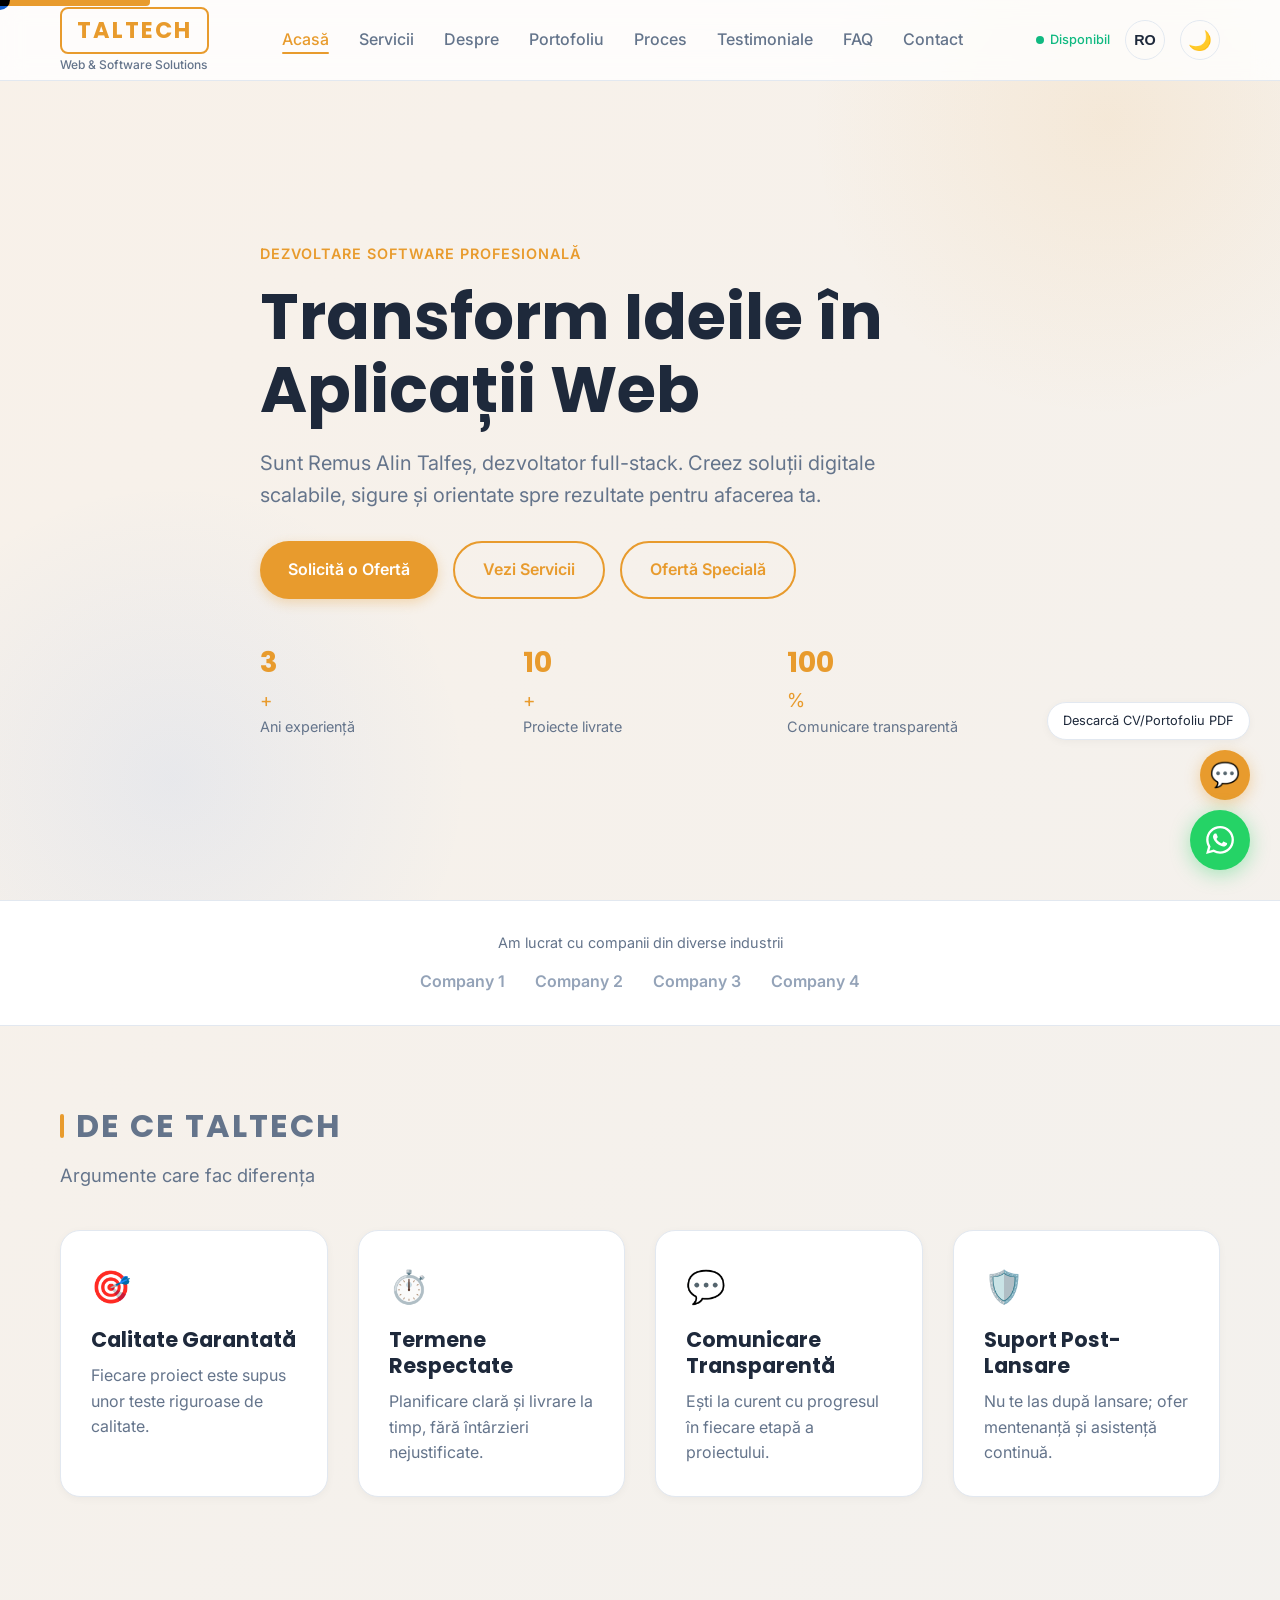
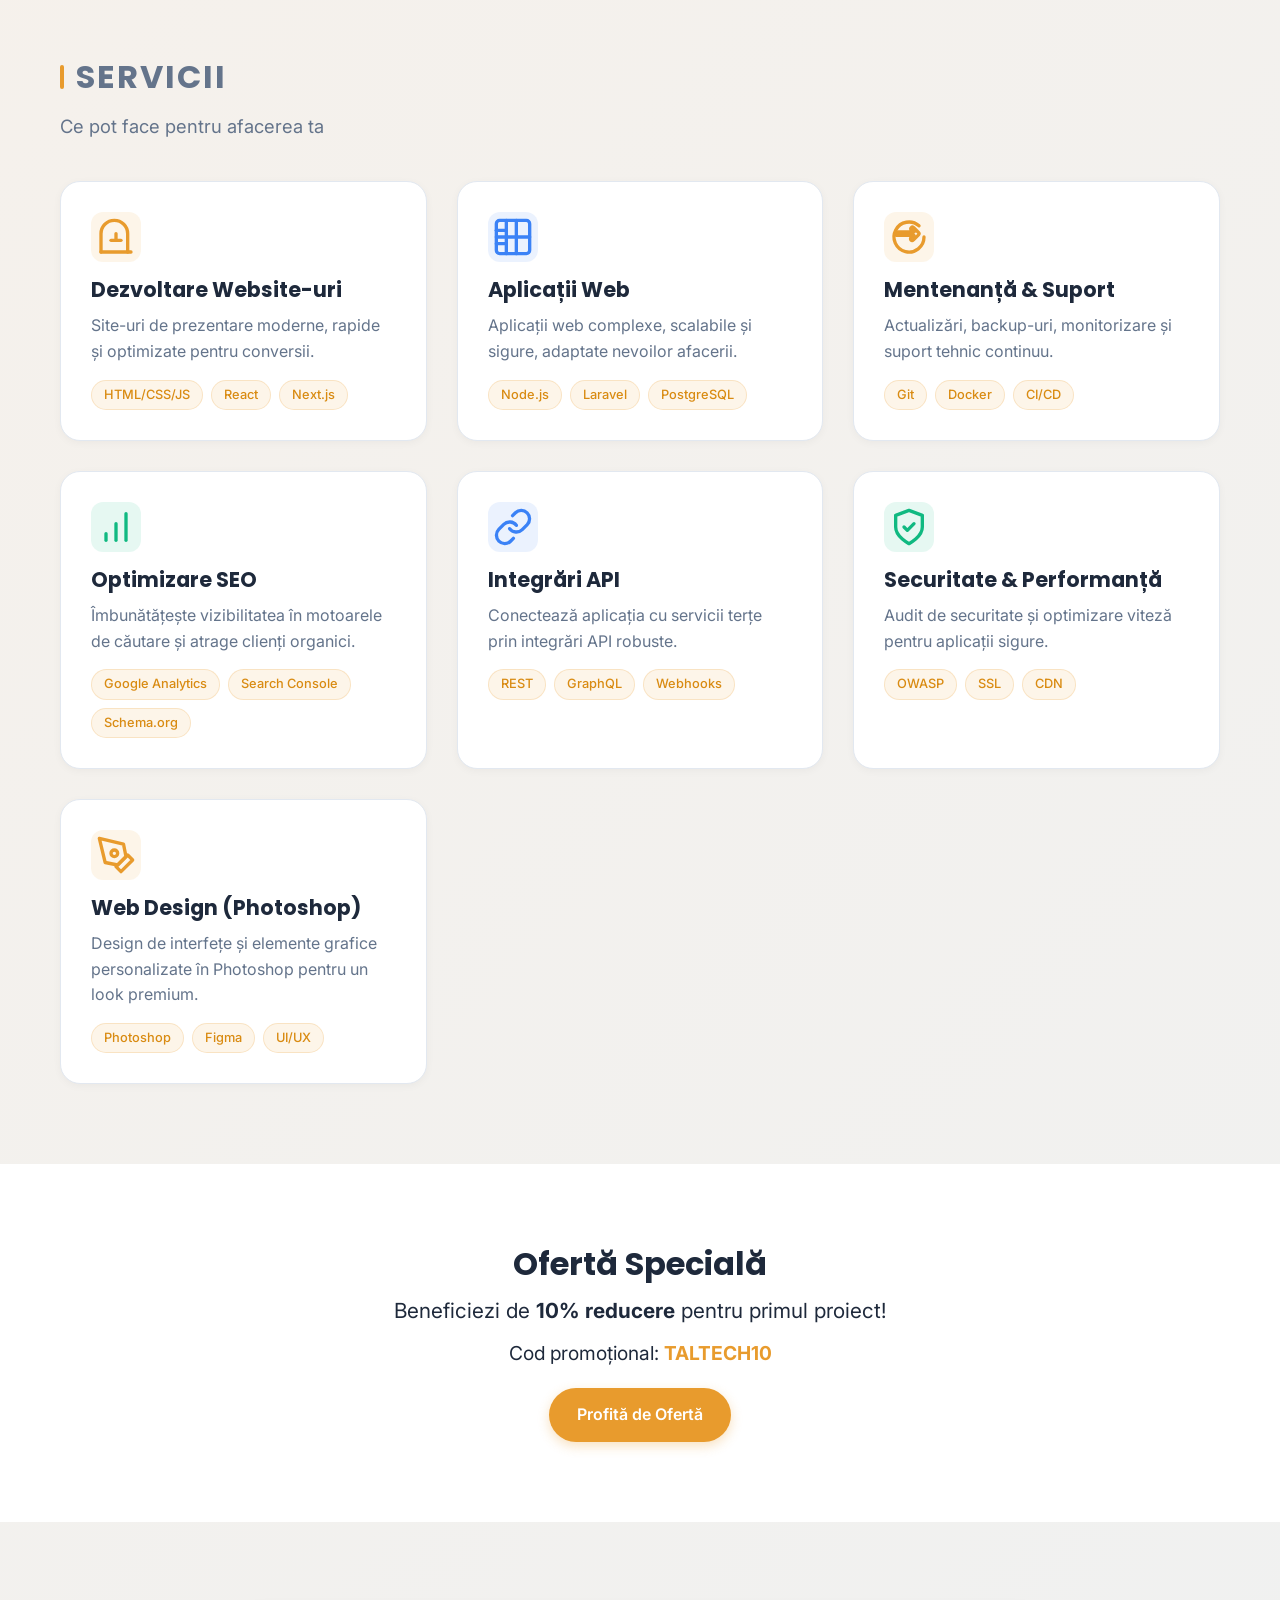
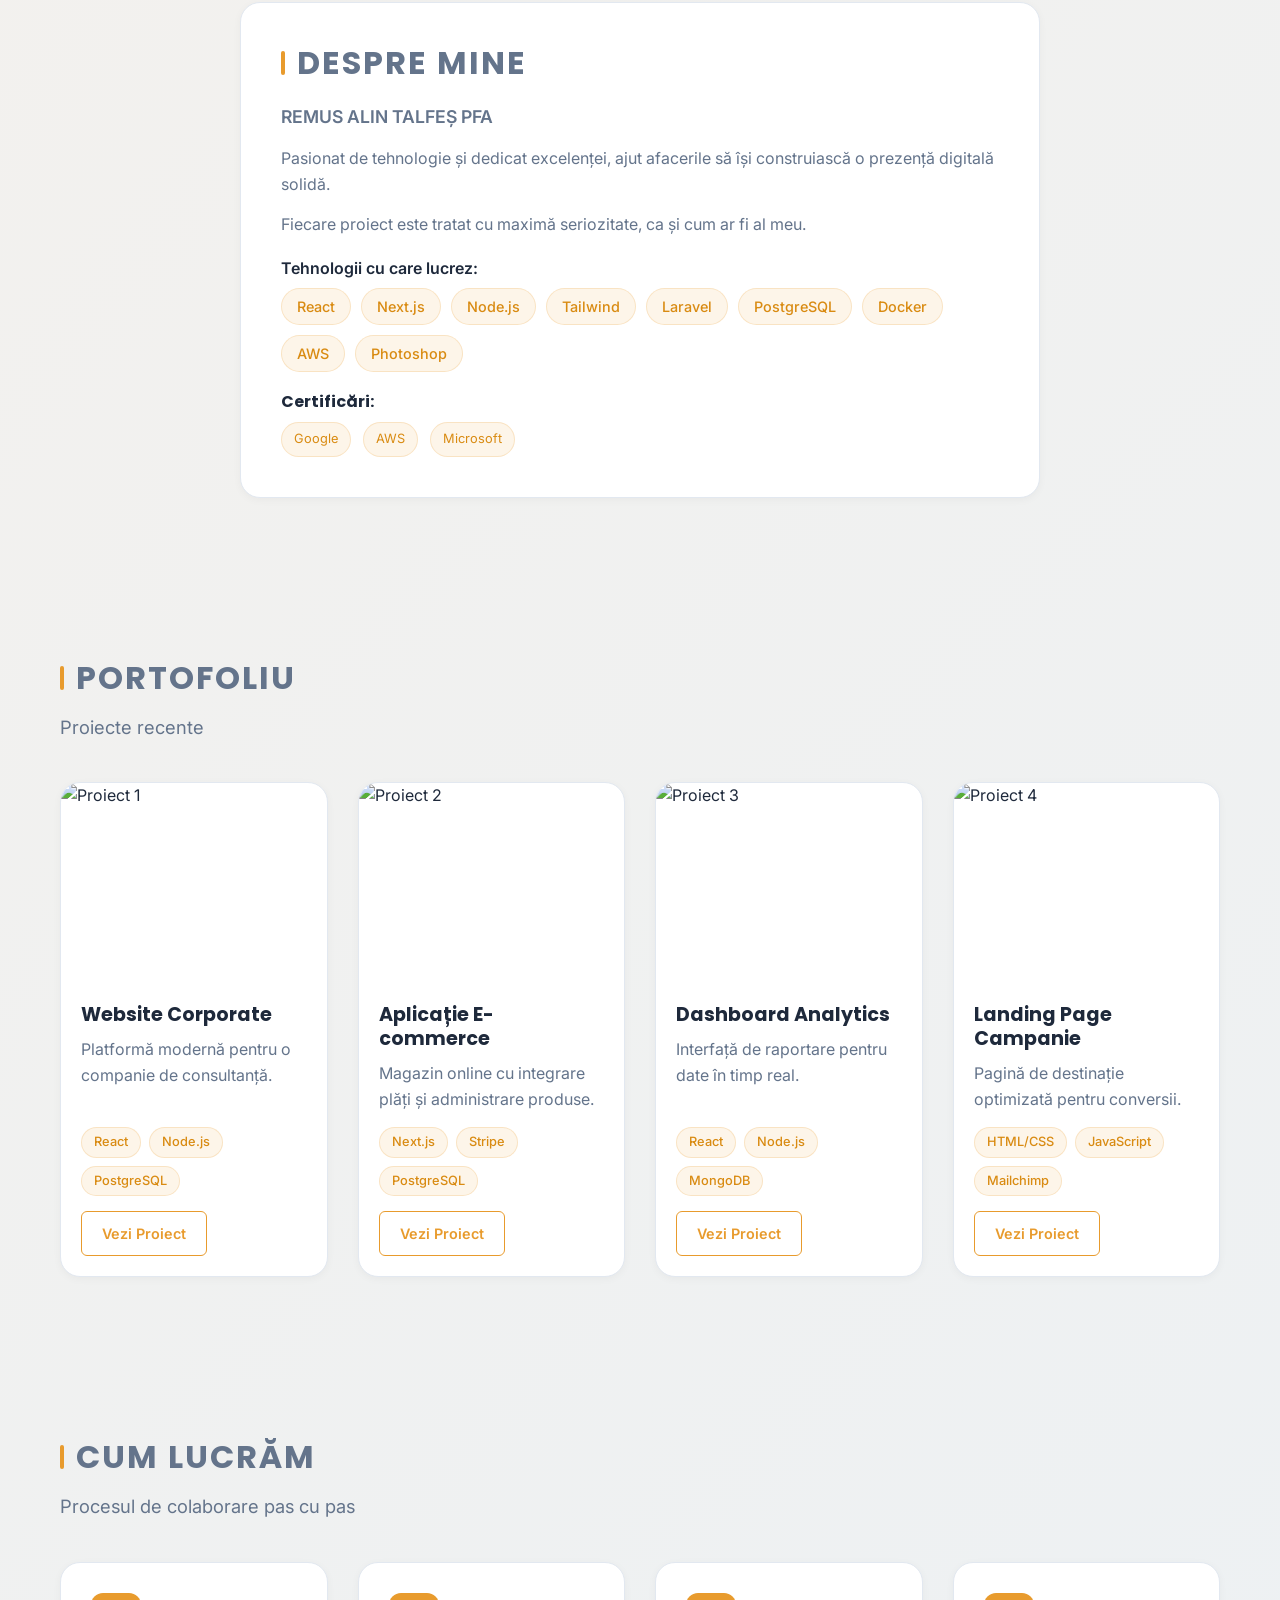
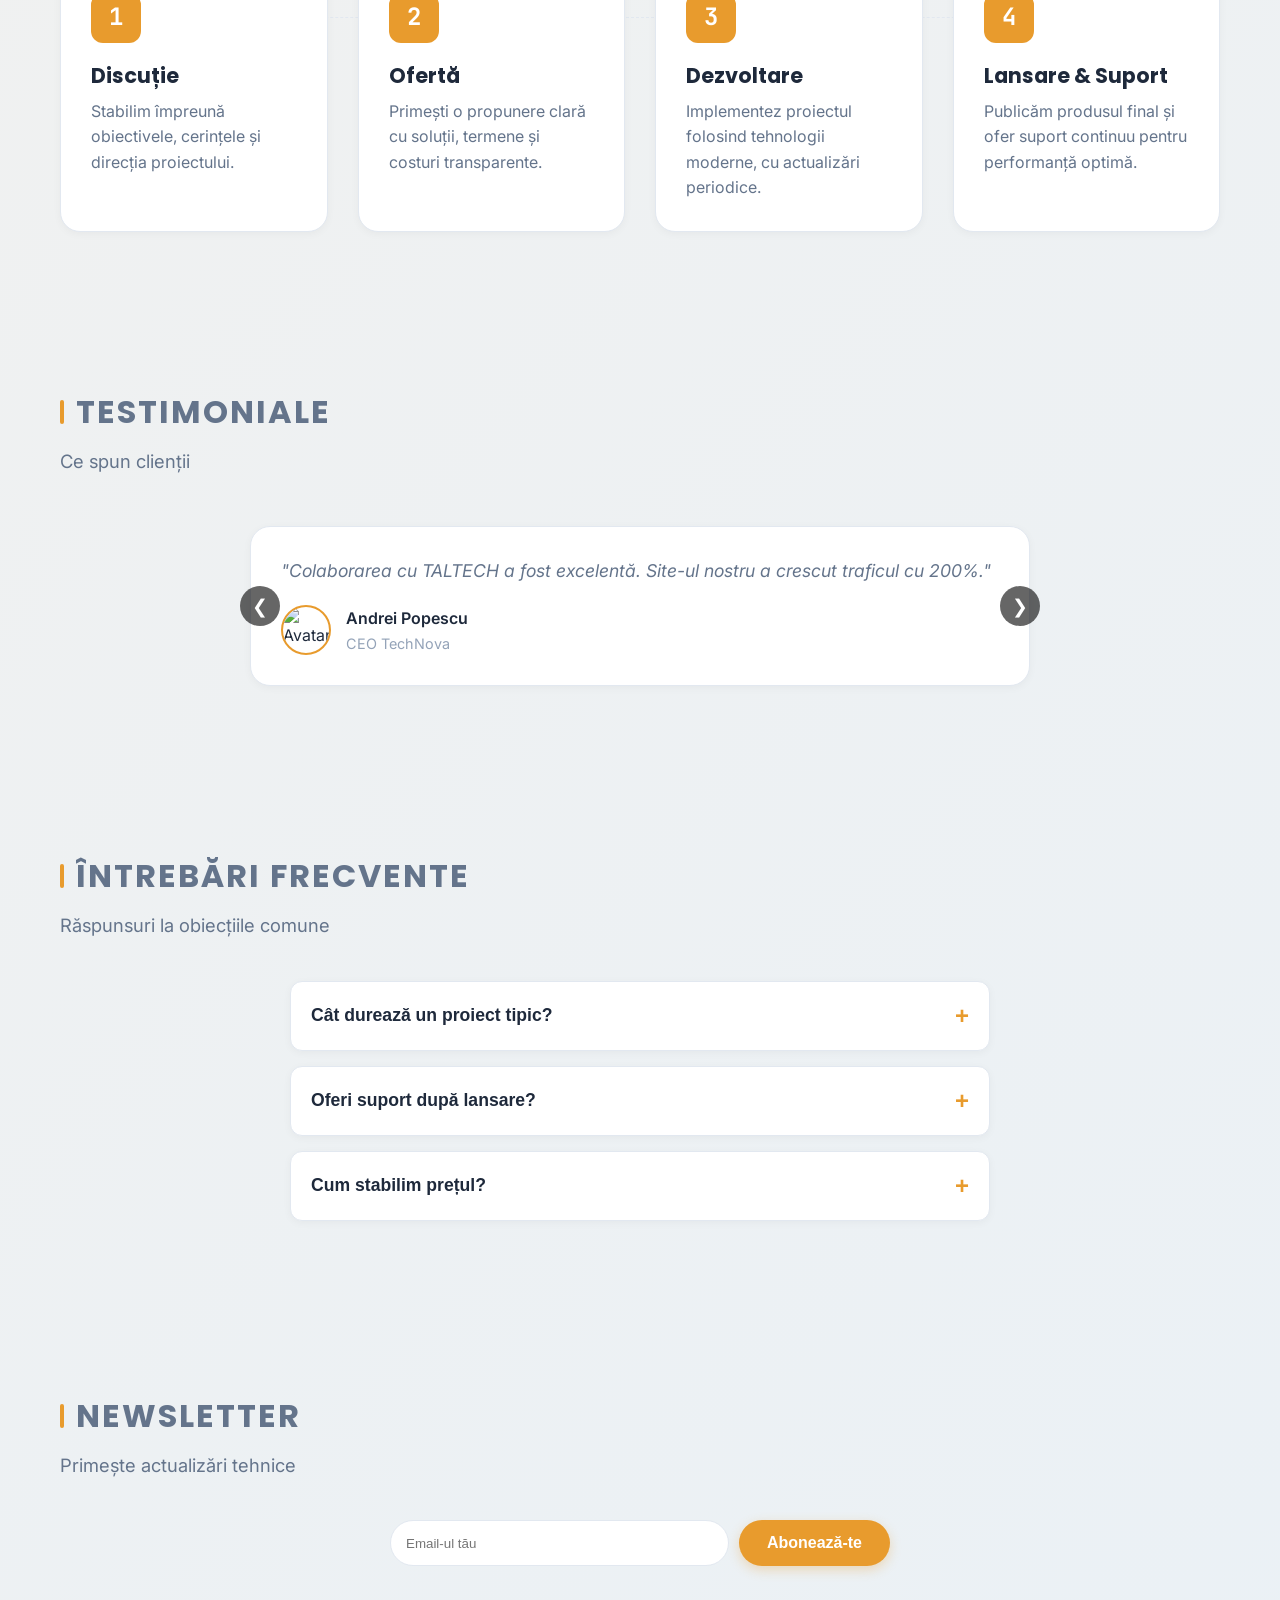
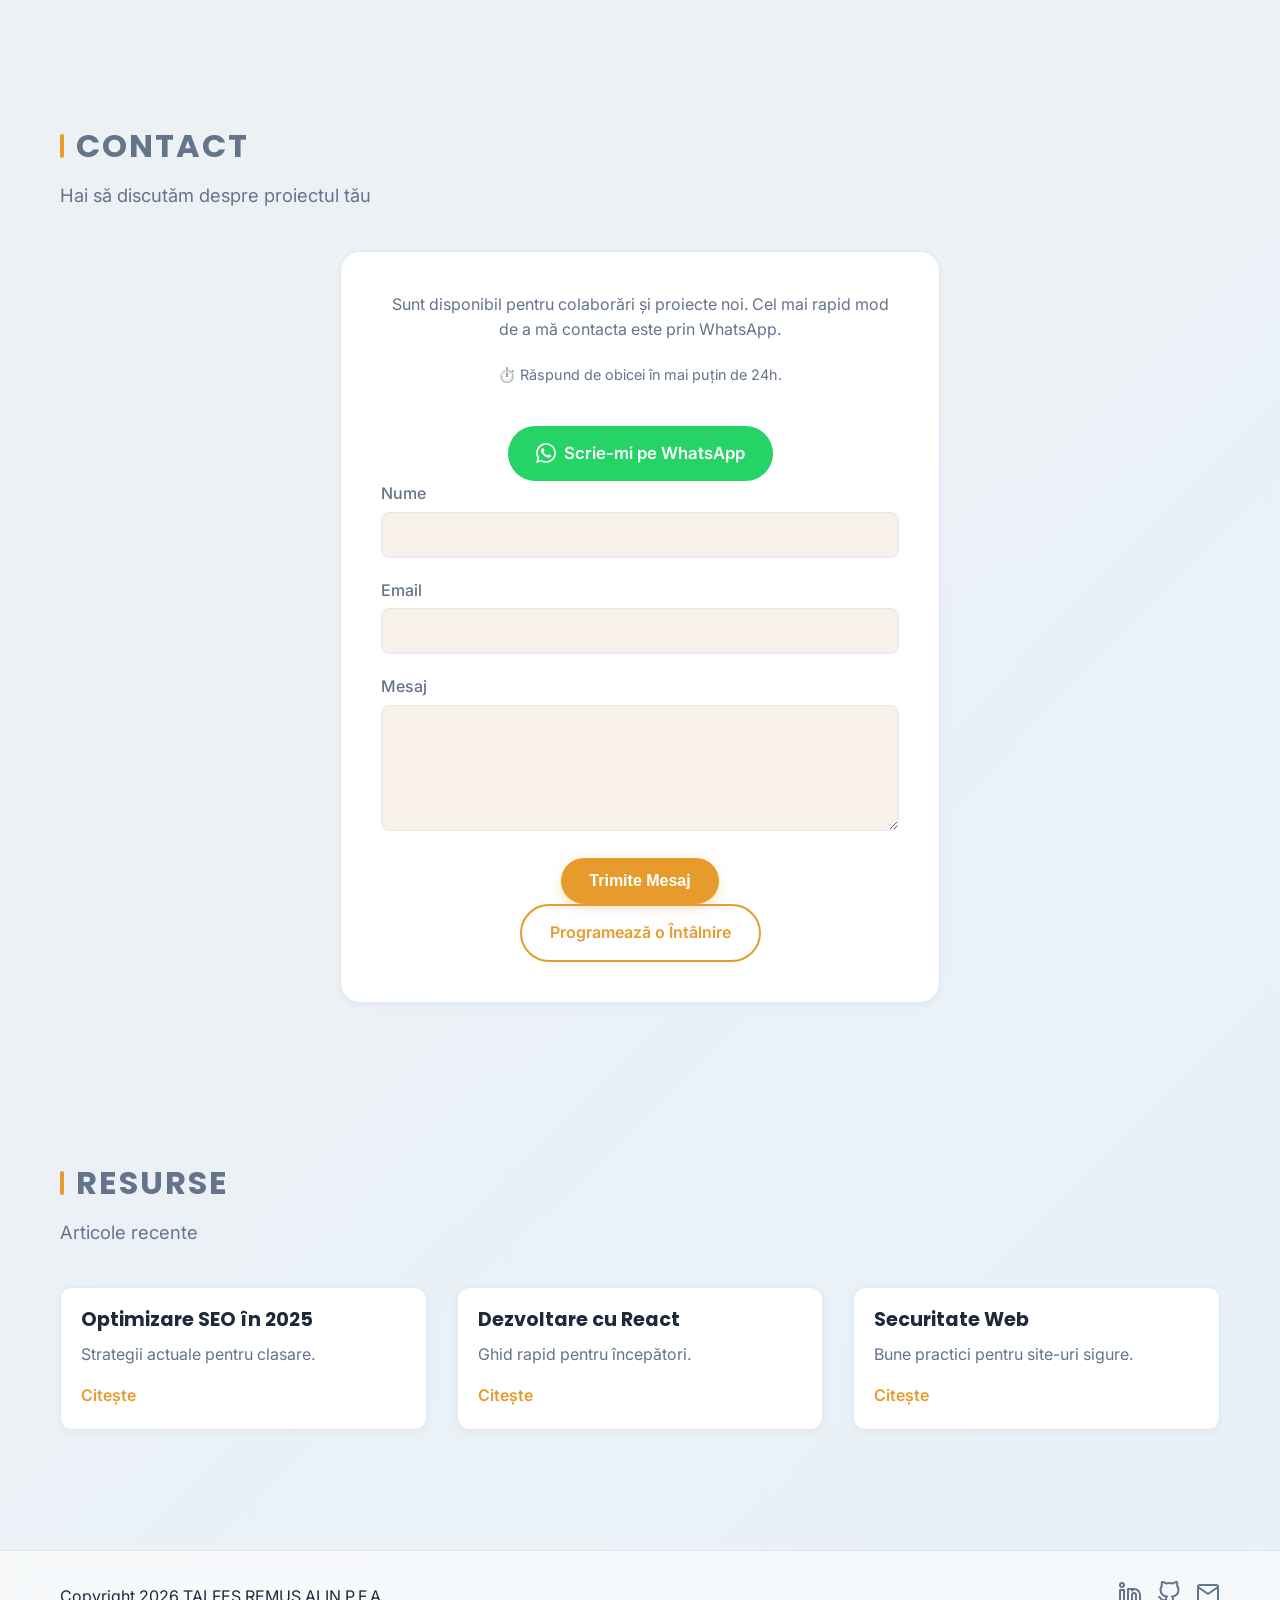
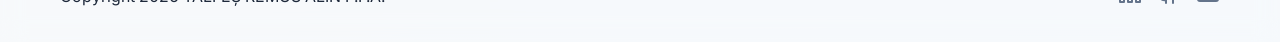
==== commit 67c9b933: "Update index.html" ====
--- a/index.html
+++ b/index.html
@@ -11,7 +11,6 @@
     <meta property="og:title" content="TALTECH Software Solutions | Dezvoltare Software & Servicii Web">
     <meta property="og:description" content="Transform ideile în aplicații web performante. Servicii complete de dezvoltare, mentenanță și optimizare SEO.">
     <meta property="og:url" content="https://www.taltech.ro/">
-    <!-- PLACEHOLDER: înlocuiește cu imaginea reală og-image.png (1200x630px) -->
     <meta property="og:image" content="https://www.taltech.ro/og-image.png">
     <meta name="twitter:card" content="summary_large_image">
     <title>TALTECH Software Solutions | Dezvoltare Software & Servicii Web</title>
@@ -23,7 +22,6 @@
     <link rel="preconnect" href="https://fonts.gstatic.com" crossorigin>
     <link href="https://fonts.googleapis.com/css2?family=Poppins:wght@400;600;700&family=Inter:wght@300;400;500;600&family=JetBrains+Mono:wght@500;700&display=swap" rel="stylesheet">
     
-    <!-- Google Analytics PLACEHOLDER -->
     <script async src="https://www.googletagmanager.com/gtag/js?id=G-XXXXXXX"></script>
     <script>
         window.dataLayer = window.dataLayer || [];
@@ -34,7 +32,6 @@
     
     <link rel="stylesheet" href="style.css">
     <script src="java.js" defer></script>
-    <!-- Schema.org Structured Data -->
     <script type="application/ld+json">
     {
       "@context": "https://schema.org",
@@ -48,7 +45,8 @@
         "Mentenanță & Suport",
         "Optimizare SEO",
         "Integrări API",
-        "Securitate & Performanță"
+        "Securitate & Performanță",
+        "Web Design (Photoshop)"
       ]
     }
     </script>
@@ -61,6 +59,8 @@
     <div id="custom-cursor" class="custom-cursor"></div>
 
     <a href="#main-content" class="skip-link">Sari la conținut</a>
+
+    <div id="scroll-progress" class="scroll-progress"></div>
 
     <header id="navbar">
         <div class="container nav-container">
@@ -241,6 +241,18 @@
                             <li>CDN</li>
                         </ul>
                     </article>
+                    <article class="service-card hidden">
+                        <div class="service-icon service-icon--orange">
+                            <svg xmlns="http://www.w3.org/2000/svg" width="40" height="40" viewBox="0 0 24 24" fill="none" stroke="currentColor" stroke-width="2" stroke-linecap="round" stroke-linejoin="round"><path d="M12 19l7-7 3 3-7 7-3-3z"/><path d="M18 13l-1.5-7.5L2 2l3.5 14.5L13 18l5-5z"/><circle cx="11" cy="11" r="2"/></svg>
+                        </div>
+                        <h3>Web Design (Photoshop)</h3>
+                        <p>Design de interfețe și elemente grafice personalizate în Photoshop pentru un look premium.</p>
+                        <ul class="tech-list">
+                            <li>Photoshop</li>
+                            <li>Figma</li>
+                            <li>UI/UX</li>
+                        </ul>
+                    </article>
                 </div>
             </div>
         </section>
@@ -272,6 +284,7 @@
                             <span class="tech-tag">PostgreSQL</span>
                             <span class="tech-tag">Docker</span>
                             <span class="tech-tag">AWS</span>
+                            <span class="tech-tag">Photoshop</span>
                         </div>
                     </div>
                     <div class="certifications">
@@ -290,7 +303,9 @@
                 <p class="section-subtitle">Proiecte recente</p>
                 <div class="portfolio-grid">
                     <article class="portfolio-card hidden">
-                        <div class="portfolio-image"><img src="https://placehold.co/600x400/1a1a1a/00d4ff?text=Project+1" alt="Proiect 1" loading="lazy"></div>
+                        <div class="portfolio-image">
+                            <img src="https://placehold.co/600x400/1a1a1a/00d4ff?text=Project+1" alt="Proiect 1" loading="lazy" data-lightbox="true">
+                        </div>
                         <div class="portfolio-body">
                             <h3>Website Corporate</h3>
                             <p>Platformă modernă pentru o companie de consultanță.</p>
@@ -299,7 +314,9 @@
                         </div>
                     </article>
                     <article class="portfolio-card hidden">
-                        <div class="portfolio-image"><img src="https://placehold.co/600x400/1a1a1a/00d4ff?text=Project+2" alt="Proiect 2" loading="lazy"></div>
+                        <div class="portfolio-image">
+                            <img src="https://placehold.co/600x400/1a1a1a/00d4ff?text=Project+2" alt="Proiect 2" loading="lazy" data-lightbox="true">
+                        </div>
                         <div class="portfolio-body">
                             <h3>Aplicație E-commerce</h3>
                             <p>Magazin online cu integrare plăți și administrare produse.</p>
@@ -308,7 +325,9 @@
                         </div>
                     </article>
                     <article class="portfolio-card hidden">
-                        <div class="portfolio-image"><img src="https://placehold.co/600x400/1a1a1a/00d4ff?text=Project+3" alt="Proiect 3" loading="lazy"></div>
+                        <div class="portfolio-image">
+                            <img src="https://placehold.co/600x400/1a1a1a/00d4ff?text=Project+3" alt="Proiect 3" loading="lazy" data-lightbox="true">
+                        </div>
                         <div class="portfolio-body">
                             <h3>Dashboard Analytics</h3>
                             <p>Interfață de raportare pentru date în timp real.</p>
@@ -317,7 +336,9 @@
                         </div>
                     </article>
                     <article class="portfolio-card hidden">
-                        <div class="portfolio-image"><img src="https://placehold.co/600x400/1a1a1a/00d4ff?text=Project+4" alt="Proiect 4" loading="lazy"></div>
+                        <div class="portfolio-image">
+                            <img src="https://placehold.co/600x400/1a1a1a/00d4ff?text=Project+4" alt="Proiect 4" loading="lazy" data-lightbox="true">
+                        </div>
                         <div class="portfolio-body">
                             <h3>Landing Page Campanie</h3>
                             <p>Pagină de destinație optimizată pentru conversii.</p>
@@ -451,6 +472,7 @@
                         Scrie-mi pe WhatsApp
                     </a>
                     <form id="contact-form" action="#" method="POST">
+                        <input type="text" name="honeypot" id="honeypot" style="display:none">
                         <div class="form-group">
                             <label for="name">Nume</label>
                             <input type="text" id="name" name="name" required>
@@ -516,6 +538,11 @@
     <button id="scroll-top" class="scroll-top" aria-label="Derulează la început">↑</button>
 
     <a href="#" class="download-cv" id="download-cv">Descarcă CV/Portofoliu PDF</a>
+
+    <div id="lightbox" class="lightbox" hidden>
+        <span class="lightbox-close">&times;</span>
+        <img class="lightbox-content" id="lightbox-img" src="" alt="">
+    </div>
 
     <div id="thanks-overlay" class="thanks-overlay" hidden>
         <div class="thanks-content">
--- a/style.css
+++ b/style.css
@@ -5,6 +5,11 @@
     margin: 0;
     padding: 0;
     box-sizing: border-box;
+}
+
+/* Asigură că elementele cu atributul hidden sunt ascunse, indiferent de alte reguli */
+[hidden] {
+    display: none !important;
 }
 
 :root {
@@ -20,9 +25,9 @@
     --blue: #3B82F6;
     --green: #10B981;
     --orange: #F59E0B;
-    --accent-rgb: 232, 155, 45;
-    --blue-rgb: 59, 130, 246;
-    --green-rgb: 16, 185, 129;
+    --accent-rgb: 232,155,45;
+    --blue-rgb: 59,130,246;
+    --green-rgb: 16,185,129;
     --border-light: #E2E8F0;
     --shadow-sm: 0 2px 8px rgba(0,0,0,0.04);
     --shadow-md: 0 8px 24px rgba(0,0,0,0.06);
@@ -47,9 +52,9 @@
     --blue: #60A5FA;
     --green: #34D399;
     --orange: #FBBF24;
-    --accent-rgb: 232, 155, 45;
-    --blue-rgb: 96, 165, 250;
-    --green-rgb: 52, 211, 153;
+    --accent-rgb: 232,155,45;
+    --blue-rgb: 96,165,250;
+    --green-rgb: 52,211,153;
     --border-light: #2d2d2d;
     --shadow-sm: 0 2px 8px rgba(0,0,0,0.3);
     --shadow-md: 0 8px 24px rgba(0,0,0,0.4);
@@ -69,16 +74,23 @@
     scroll-behavior: smooth;
 }
 
+html, body {
+    overflow-x: hidden;
+    width: 100%;
+    max-width: 100%;
+    margin: 0;
+    padding: 0;
+}
+
 body {
     font-family: var(--font-body);
     background: linear-gradient(135deg, var(--bg-start) 0%, var(--bg-end) 100%);
     color: var(--text-primary);
     line-height: 1.6;
-    overflow-x: hidden;
     font-size: 16px;
     min-height: 100vh;
     transition: background 0.4s ease, color 0.4s ease;
-    cursor: auto; /* Am revenit la cursor normal pentru a evita probleme pe mobil */
+    cursor: auto;
 }
 
 h1, h2, h3, h4 {
@@ -225,7 +237,7 @@
     to { transform: rotate(360deg); }
 }
 
-/* ========== CUSTOM CURSOR (dezactivat pe mobil) ========== */
+/* ========== CUSTOM CURSOR ========== */
 .custom-cursor {
     position: fixed;
     width: 20px;
@@ -540,7 +552,7 @@
     display: flex;
     flex-direction: column;
     align-items: flex-start;
-    flex: 1 1 150px; /* Permite rearanjarea pe mobil */
+    flex: 1 1 150px;
     min-width: 120px;
 }
 
@@ -1120,10 +1132,11 @@
     gap: 10px;
     max-width: 500px;
     margin: 0 auto;
+    flex-wrap: wrap;
 }
 
 #newsletter-email {
-    flex: 1;
+    flex: 1 1 200px;
     padding: 12px 15px;
     border: 1px solid var(--border-light);
     border-radius: 999px;
@@ -1465,13 +1478,12 @@
     }
 }
 
-/* ========== MOBILE SPECIFIC (max-width: 767px) ========== */
+/* ========== MOBILE SPECIFIC ========== */
 @media screen and (max-width: 767px) {
     .hamburger {
         display: flex;
     }
 
-    /* Ascundem elementele care aglomerează navbar-ul pe mobil */
     .availability-badge,
     .lang-toggle {
         display: none;
@@ -1481,7 +1493,6 @@
         gap: 10px;
     }
 
-    /* Meniul mobil: afișăm toate linkurile */
     #nav-menu {
         position: fixed;
         top: 80px;
@@ -1497,8 +1508,8 @@
     }
 
     #nav-menu.active {
-        max-height: 80vh; /* Asigură afișarea tuturor linkurilor */
-        overflow-y: auto; /* În cazul în care sunt multe linkuri */
+        max-height: 80vh;
+        overflow-y: auto;
     }
 
     #nav-menu ul {
@@ -1508,14 +1519,12 @@
         gap: 15px;
     }
 
-    /* Titlu secțiune */
     .section-title {
         font-size: 1.5rem;
     }
 
-    /* Hero */
     .hero-title {
-        font-size: 2.5rem; /* Redus pentru ecrane mici */
+        font-size: 2.5rem;
     }
 
     .hero-text {
@@ -1528,9 +1537,9 @@
     }
 
     .hero-stat {
-        flex: 1 1 100%; /* Fiecare stat pe rând complet */
+        flex: 1 1 100%;
         min-width: auto;
-        align-items: center; /* Centrare pe mobil */
+        align-items: center;
         text-align: center;
     }
 
@@ -1546,7 +1555,6 @@
         padding: 25px;
     }
 
-    /* Elemente flotante ajustate */
     .whatsapp-float {
         bottom: 20px;
         right: 20px;
@@ -1606,7 +1614,7 @@
     }
 }
 
-/* Pentru ecrane foarte mici (ex. 360px) */
+/* Pentru ecrane foarte mici */
 @media screen and (max-width: 360px) {
     .hero-title {
         font-size: 2rem;
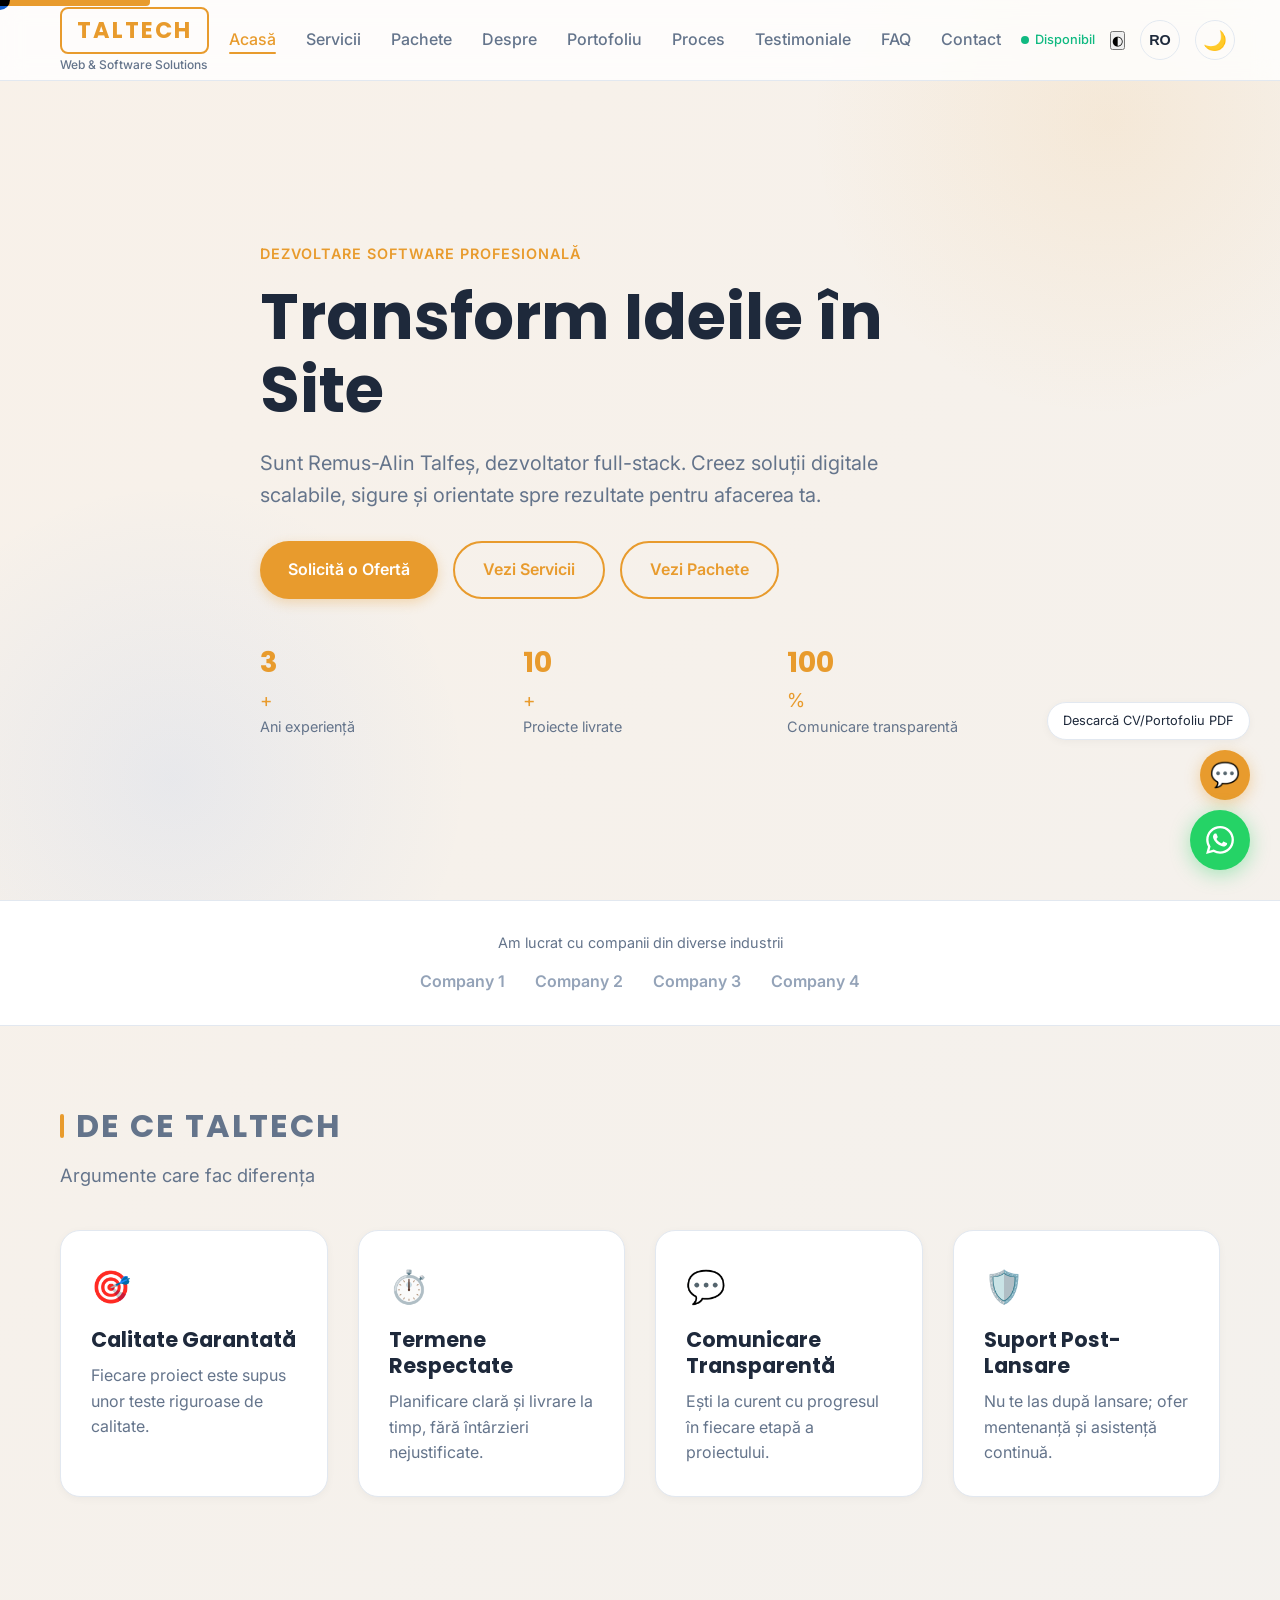
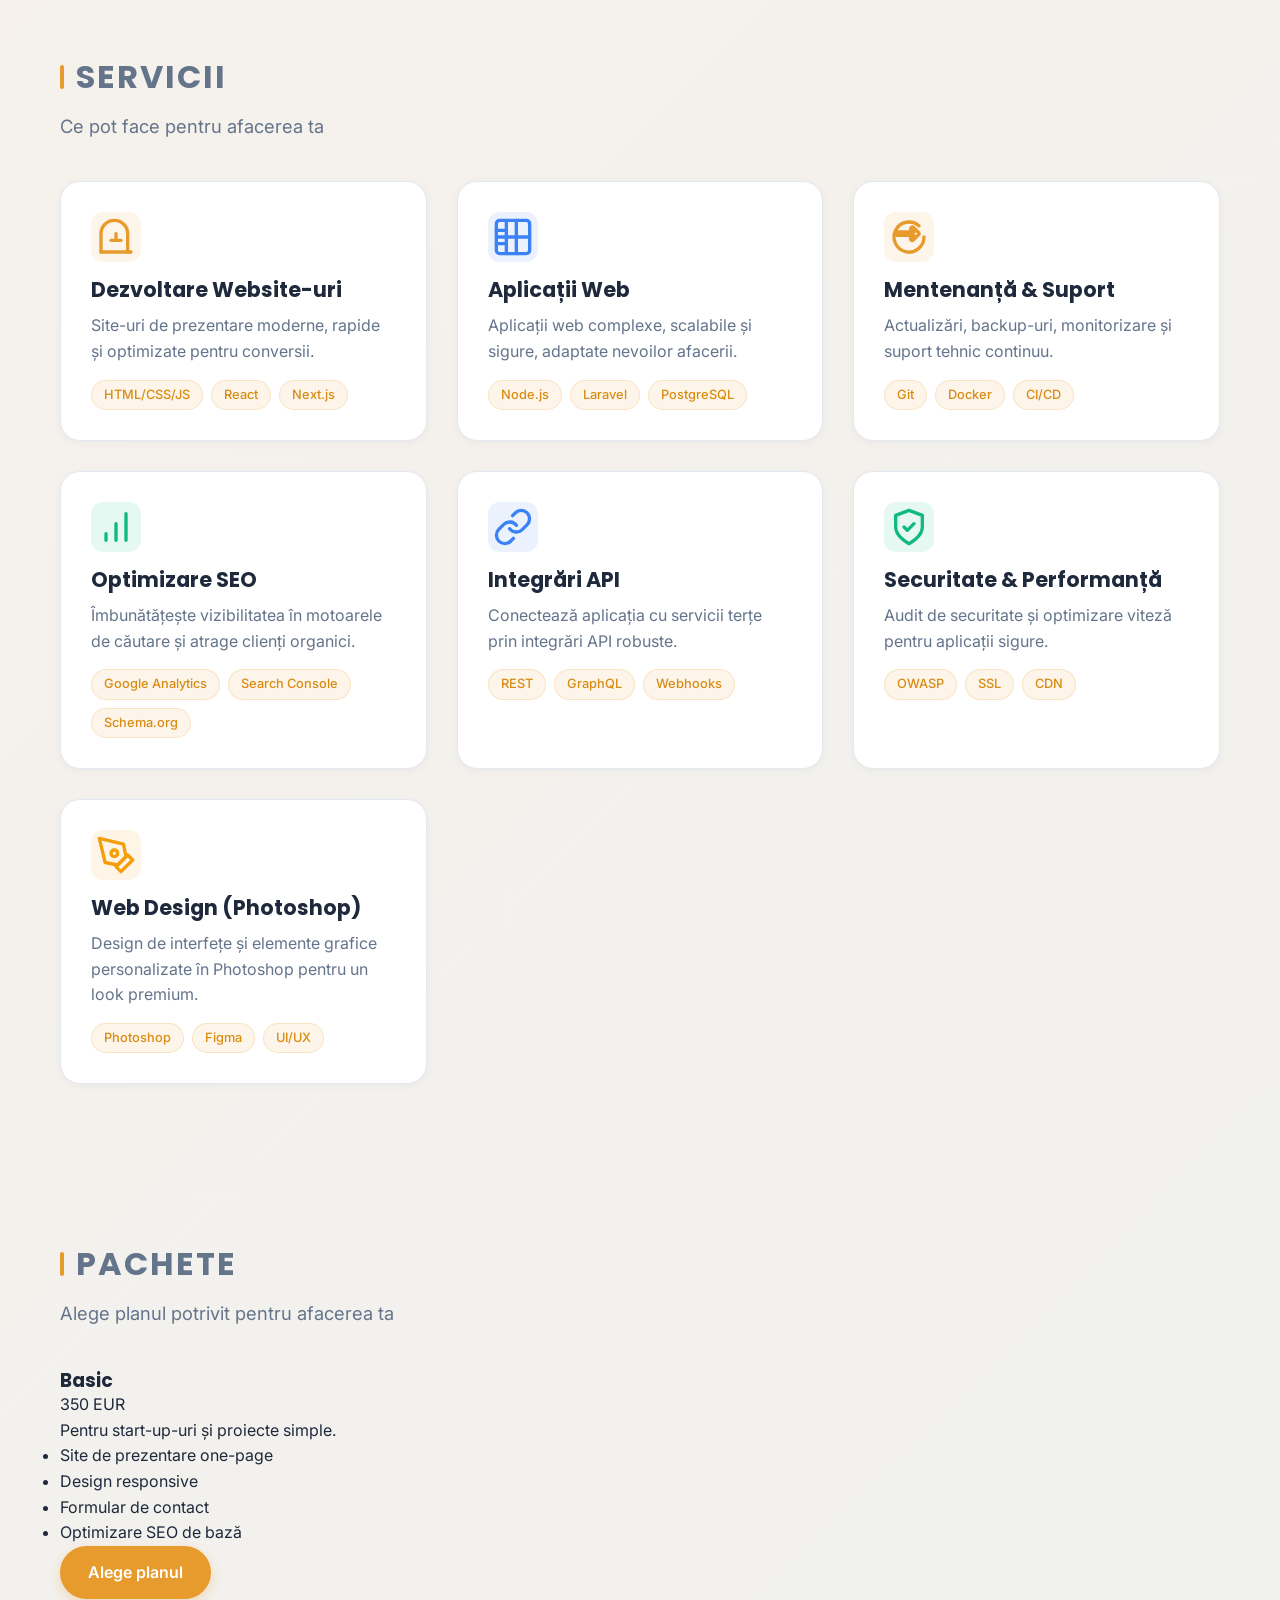
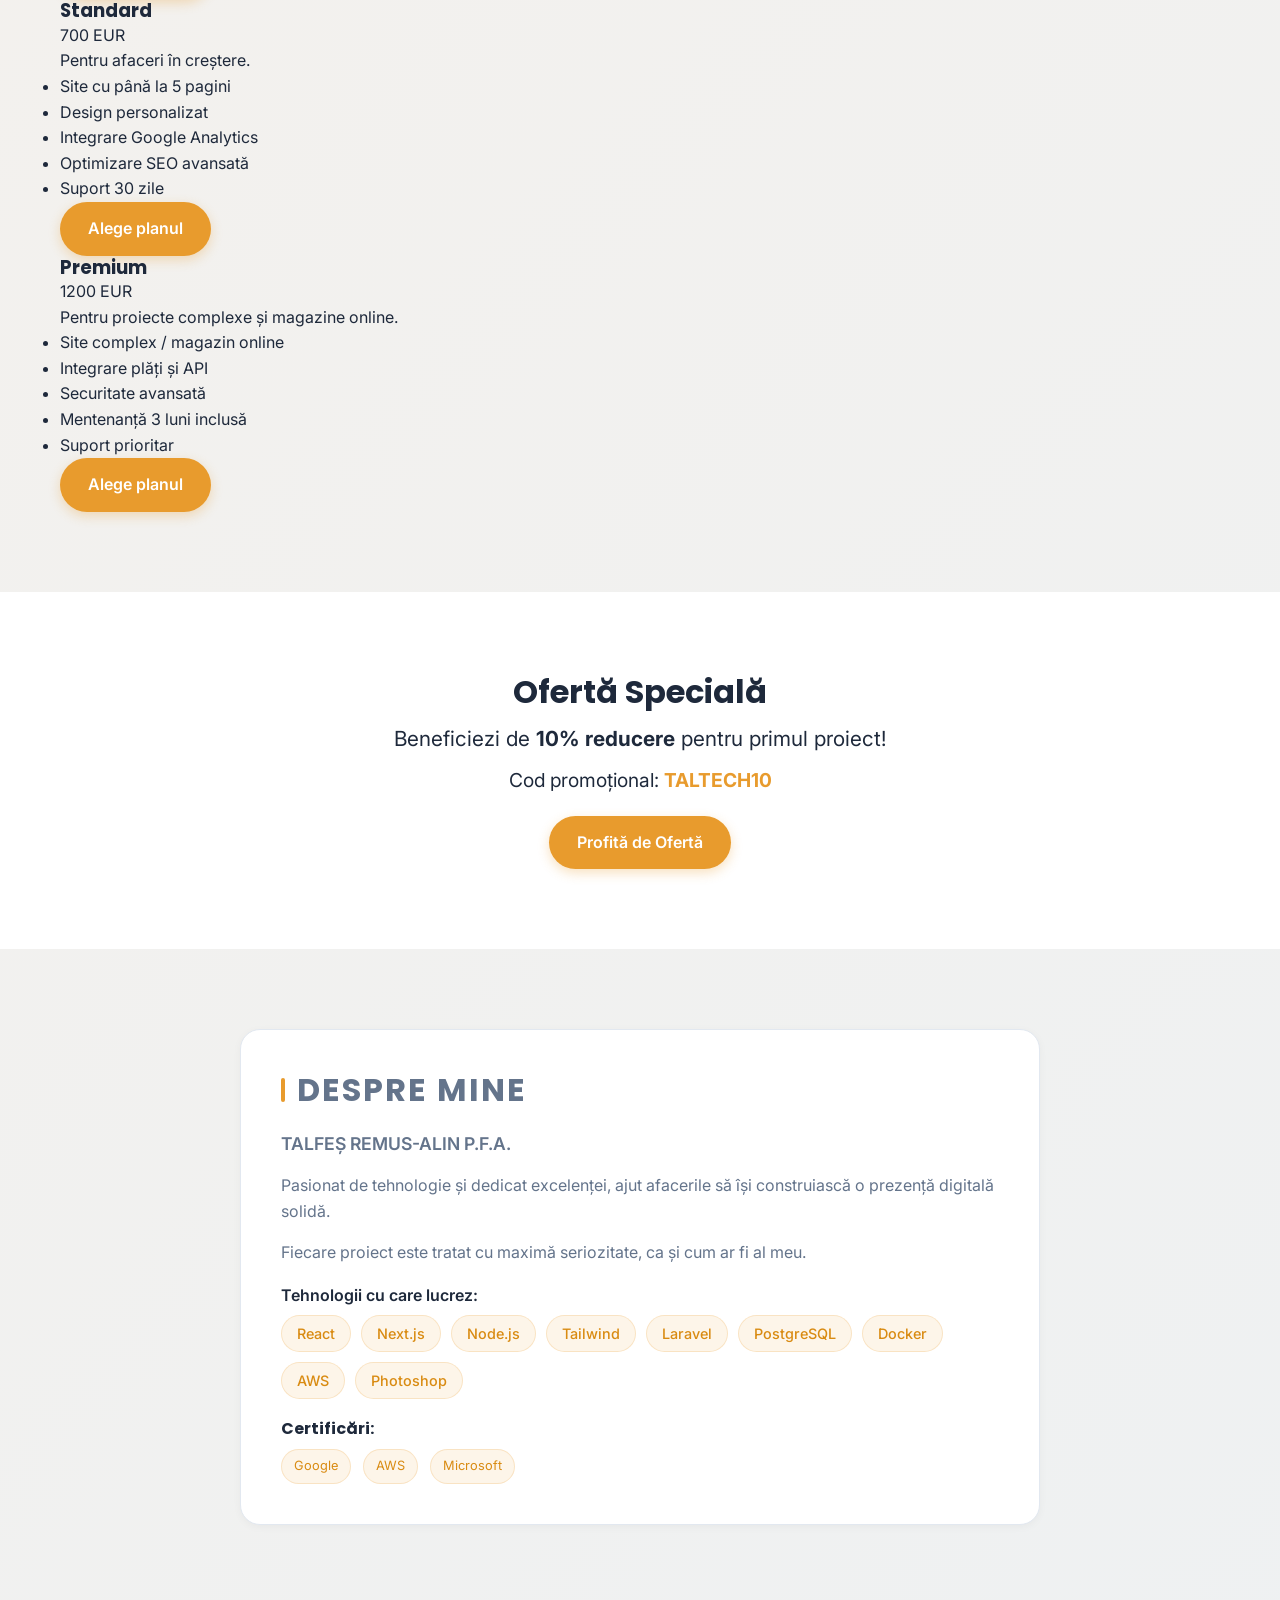
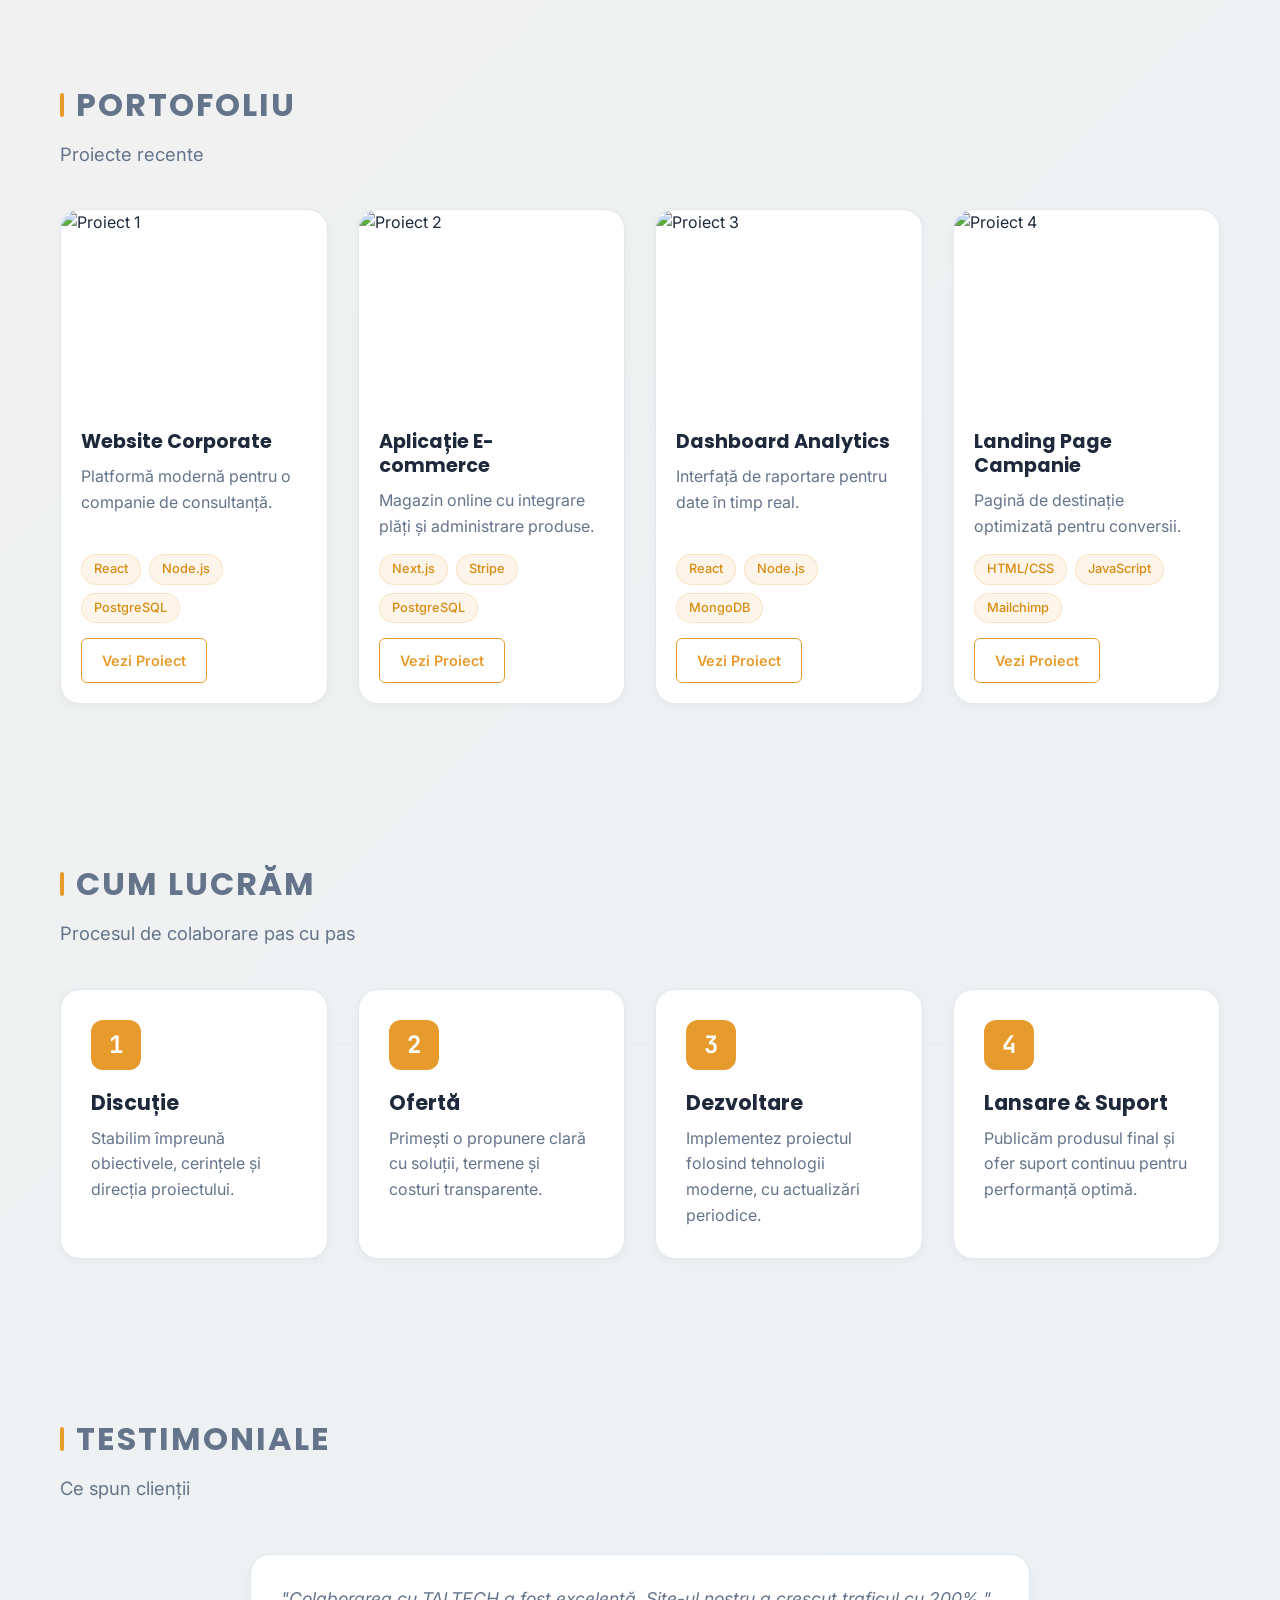
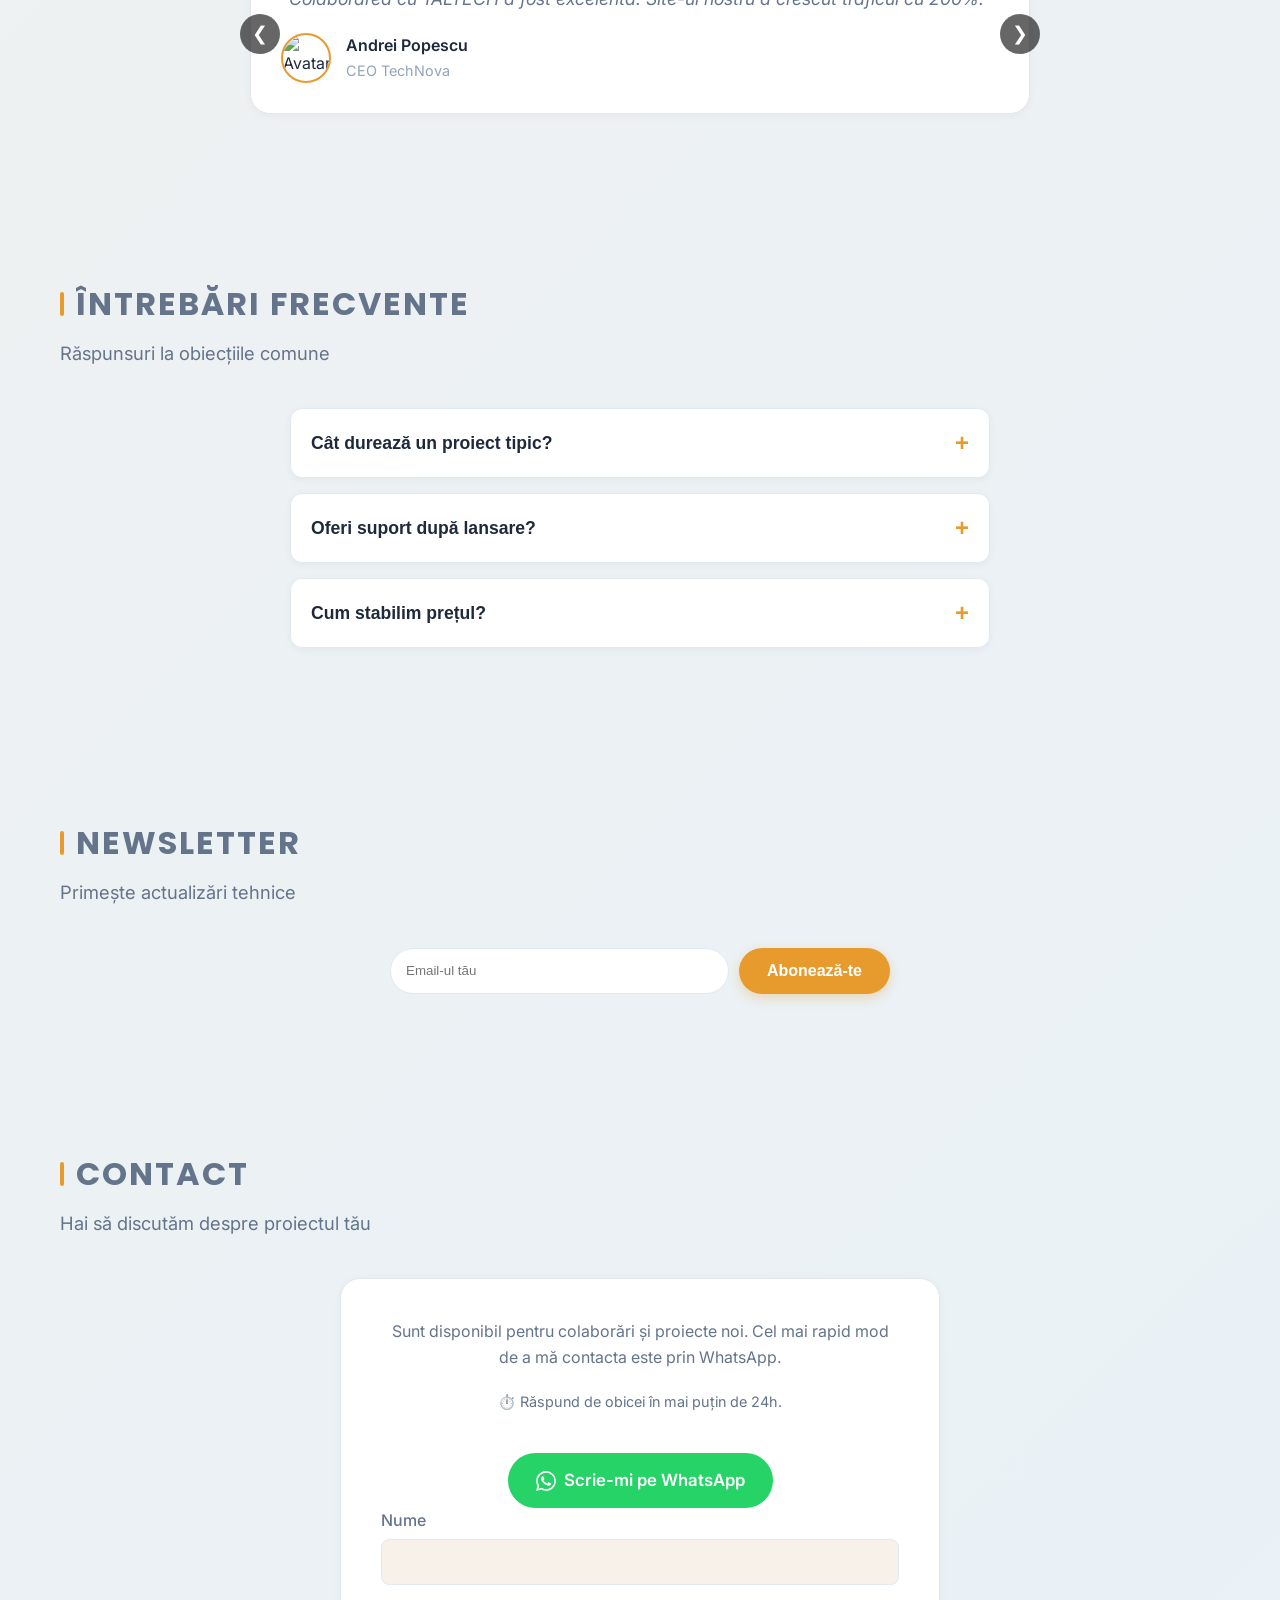
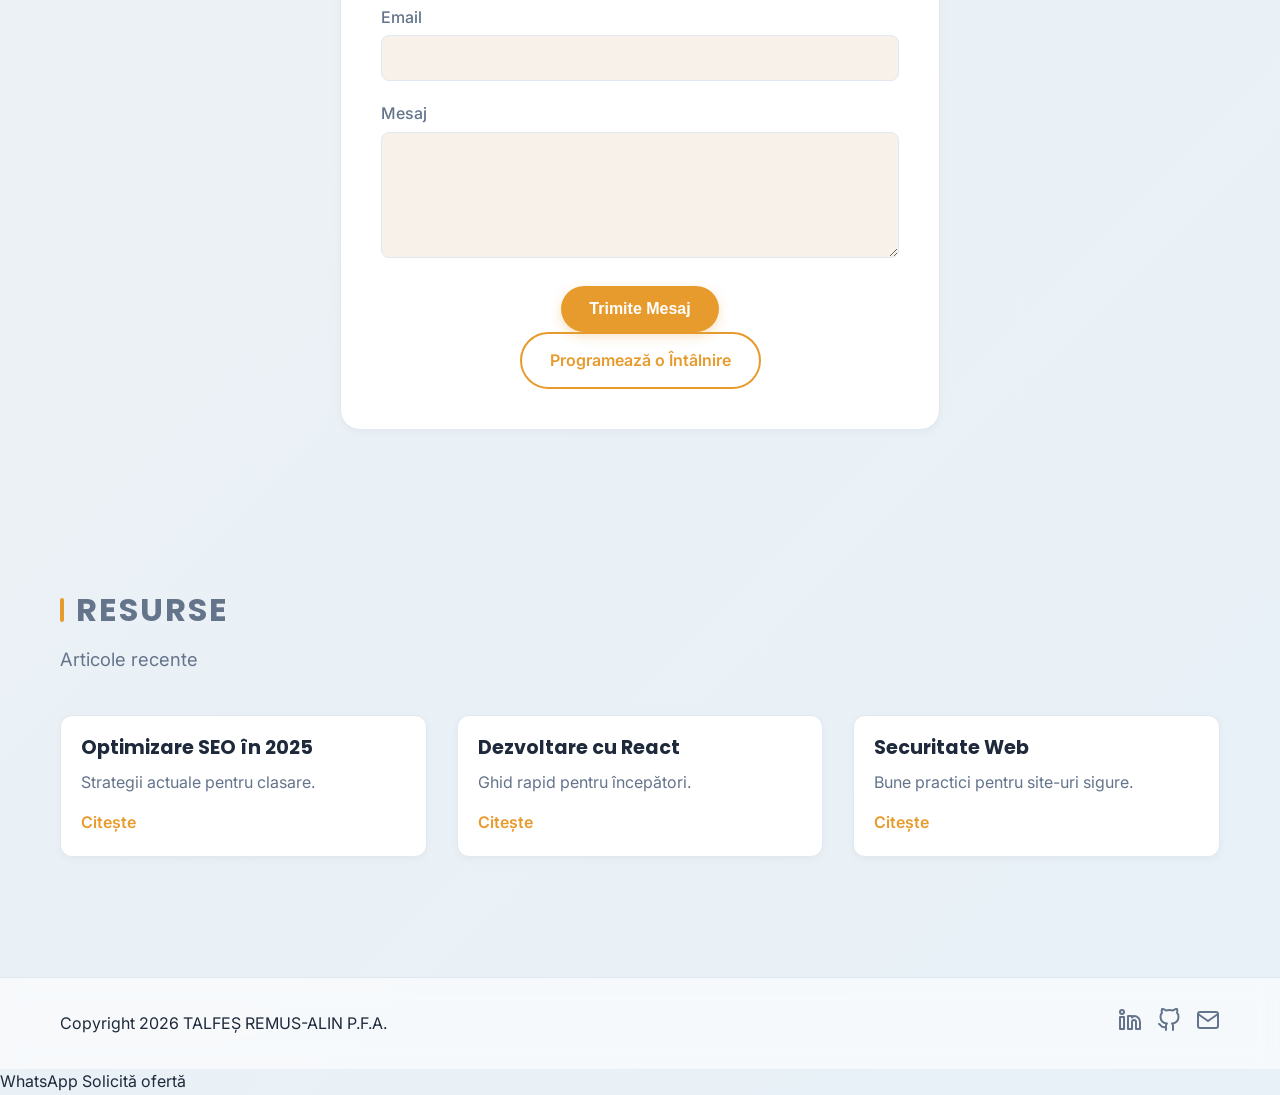
==== commit 5f0044a1: "Update index.html" ====
--- a/index.html
+++ b/index.html
@@ -3,9 +3,9 @@
 <head>
     <meta charset="UTF-8">
     <meta name="viewport" content="width=device-width, initial-scale=1.0, maximum-scale=1.0, user-scalable=no">
-    <meta name="description" content="TALTECH Software Solutions - Dezvoltare software și servicii web. REMUS ALIN TALFEȘ PFA oferă soluții complete pentru afacerea ta.">
-    <meta name="author" content="REMUS ALIN TALFEȘ PFA">
-    <meta name="keywords" content="dezvoltare software, web design, aplicații web, SEO, mentenanță, PFA, TALTECH">
+    <meta name="description" content="TALFEȘ REMUS-ALIN P.F.A. - Dezvoltare software, web design și servicii web. Soluții complete pentru afacerea ta.">
+    <meta name="author" content="TALFEȘ REMUS-ALIN P.F.A.">
+    <meta name="keywords" content="dezvoltare software, web design, aplicații web, SEO, mentenanță, PFA, TALFEȘ REMUS-ALIN">
     <link rel="canonical" href="https://www.taltech.ro/">
     <meta property="og:type" content="website">
     <meta property="og:title" content="TALTECH Software Solutions | Dezvoltare Software & Servicii Web">
@@ -14,14 +14,11 @@
     <meta property="og:image" content="https://www.taltech.ro/og-image.png">
     <meta name="twitter:card" content="summary_large_image">
     <title>TALTECH Software Solutions | Dezvoltare Software & Servicii Web</title>
-    
     <link rel="icon" type="image/svg+xml" href="data:image/svg+xml,%3Csvg xmlns='http://www.w3.org/2000/svg' viewBox='0 0 100 100'%3E%3Crect width='100' height='100' rx='20' fill='%23E89B2D'/%3E%3Ctext x='50' y='72' font-family='Poppins, sans-serif' font-size='65' font-weight='700' fill='white' text-anchor='middle'%3ET%3C/text%3E%3C/svg%3E">
     <link rel="apple-touch-icon" href="apple-touch-icon.png">
-    
     <link rel="preconnect" href="https://fonts.googleapis.com">
     <link rel="preconnect" href="https://fonts.gstatic.com" crossorigin>
     <link href="https://fonts.googleapis.com/css2?family=Poppins:wght@400;600;700&family=Inter:wght@300;400;500;600&family=JetBrains+Mono:wght@500;700&display=swap" rel="stylesheet">
-    
     <script async src="https://www.googletagmanager.com/gtag/js?id=G-XXXXXXX"></script>
     <script>
         window.dataLayer = window.dataLayer || [];
@@ -29,16 +26,15 @@
         gtag('js', new Date());
         gtag('config', 'G-XXXXXXX');
     </script>
-    
     <link rel="stylesheet" href="style.css">
     <script src="java.js" defer></script>
     <script type="application/ld+json">
     {
       "@context": "https://schema.org",
       "@type": "ProfessionalService",
-      "name": "REMUS ALIN TALFEȘ PFA",
+      "name": "TALFEȘ REMUS-ALIN P.F.A.",
       "url": "https://www.taltech.ro/",
-      "description": "Dezvoltare software și servicii web. REMUS ALIN TALFEȘ PFA oferă soluții complete pentru afacerea ta.",
+      "description": "Dezvoltare software și servicii web. TALFEȘ REMUS-ALIN P.F.A. oferă soluții complete pentru afacerea ta.",
       "knowsAbout": [
         "Dezvoltare Website-uri",
         "Aplicații Web",
@@ -50,6 +46,38 @@
       ]
     }
     </script>
+    <script type="application/ld+json">
+    {
+      "@context": "https://schema.org",
+      "@type": "FAQPage",
+      "mainEntity": [
+        {
+          "@type": "Question",
+          "name": "Cât durează un proiect tipic?",
+          "acceptedAnswer": {
+            "@type": "Answer",
+            "text": "Durata variază în funcție de complexitate, dar în general un website de prezentare durează 2-4 săptămâni."
+          }
+        },
+        {
+          "@type": "Question",
+          "name": "Oferi suport după lansare?",
+          "acceptedAnswer": {
+            "@type": "Answer",
+            "text": "Da, ofer pachete de mentenanță și suport continuu."
+          }
+        },
+        {
+          "@type": "Question",
+          "name": "Cum stabilim prețul?",
+          "acceptedAnswer": {
+            "@type": "Answer",
+            "text": "După o discuție inițială, primești o ofertă clară cu costuri defalcate."
+          }
+        }
+      ]
+    }
+    </script>
 </head>
 <body>
     <div id="loader" class="loader">
@@ -72,6 +100,7 @@
                 <ul>
                     <li><a href="#hero" class="nav-link">Acasă</a></li>
                     <li><a href="#servicii" class="nav-link">Servicii</a></li>
+                    <li><a href="#pachete" class="nav-link">Pachete</a></li>
                     <li><a href="#despre" class="nav-link">Despre</a></li>
                     <li><a href="#portofoliu" class="nav-link">Portofoliu</a></li>
                     <li><a href="#proces" class="nav-link">Proces</a></li>
@@ -82,6 +111,7 @@
             </nav>
             <div class="nav-actions">
                 <span class="availability-badge"><span class="pulse-dot"></span> Disponibil</span>
+                <button id="contrast-toggle" class="contrast-toggle" aria-label="Comută contrastul">◐</button>
                 <button id="lang-toggle" class="lang-toggle" aria-label="Comută limba">RO</button>
                 <button id="theme-toggle" class="theme-toggle" aria-label="Comută tema">
                     <span class="theme-icon">🌙</span>
@@ -100,11 +130,11 @@
             <div class="container hero-content">
                 <p class="hero-subtitle">Dezvoltare Software Profesională</p>
                 <h1 class="hero-title">Transform Ideile în <span id="typing-text">Aplicații Web</span></h1>
-                <p class="hero-text">Sunt Remus Alin Talfeș, dezvoltator full-stack. Creez soluții digitale scalabile, sigure și orientate spre rezultate pentru afacerea ta.</p>
+                <p class="hero-text">Sunt Remus-Alin Talfeș, dezvoltator full-stack. Creez soluții digitale scalabile, sigure și orientate spre rezultate pentru afacerea ta.</p>
                 <div class="hero-buttons">
                     <a href="#contact" class="btn btn-primary">Solicită o Ofertă</a>
                     <a href="#servicii" class="btn btn-secondary">Vezi Servicii</a>
-                    <a href="#oferta" class="btn btn-secondary">Ofertă Specială</a>
+                    <a href="#pachete" class="btn btn-secondary">Vezi Pachete</a>
                 </div>
                 <div class="hero-stats">
                     <div class="hero-stat">
@@ -257,6 +287,53 @@
             </div>
         </section>
 
+        <section id="pachete" class="section">
+            <div class="container">
+                <h2 class="section-title">Pachete</h2>
+                <p class="section-subtitle">Alege planul potrivit pentru afacerea ta</p>
+                <div class="pricing-grid">
+                    <article class="pricing-card hidden">
+                        <h3>Basic</h3>
+                        <div class="price">350 EUR</div>
+                        <p>Pentru start-up-uri și proiecte simple.</p>
+                        <ul class="pricing-features">
+                            <li>Site de prezentare one-page</li>
+                            <li>Design responsive</li>
+                            <li>Formular de contact</li>
+                            <li>Optimizare SEO de bază</li>
+                        </ul>
+                        <a href="#contact" class="btn btn-primary">Alege planul</a>
+                    </article>
+                    <article class="pricing-card pricing-card--featured hidden">
+                        <h3>Standard</h3>
+                        <div class="price">700 EUR</div>
+                        <p>Pentru afaceri în creștere.</p>
+                        <ul class="pricing-features">
+                            <li>Site cu până la 5 pagini</li>
+                            <li>Design personalizat</li>
+                            <li>Integrare Google Analytics</li>
+                            <li>Optimizare SEO avansată</li>
+                            <li>Suport 30 zile</li>
+                        </ul>
+                        <a href="#contact" class="btn btn-primary">Alege planul</a>
+                    </article>
+                    <article class="pricing-card hidden">
+                        <h3>Premium</h3>
+                        <div class="price">1200 EUR</div>
+                        <p>Pentru proiecte complexe și magazine online.</p>
+                        <ul class="pricing-features">
+                            <li>Site complex / magazin online</li>
+                            <li>Integrare plăți și API</li>
+                            <li>Securitate avansată</li>
+                            <li>Mentenanță 3 luni inclusă</li>
+                            <li>Suport prioritar</li>
+                        </ul>
+                        <a href="#contact" class="btn btn-primary">Alege planul</a>
+                    </article>
+                </div>
+            </div>
+        </section>
+
         <section id="oferta" class="section section-offer">
             <div class="container offer-container">
                 <h2>Ofertă Specială</h2>
@@ -270,7 +347,7 @@
             <div class="container about-container">
                 <div class="about-text">
                     <h2 class="section-title">Despre Mine</h2>
-                    <p class="about-highlight">REMUS ALIN TALFEȘ PFA</p>
+                    <p class="about-highlight">TALFEȘ REMUS-ALIN P.F.A.</p>
                     <p>Pasionat de tehnologie și dedicat excelenței, ajut afacerile să își construiască o prezență digitală solidă.</p>
                     <p>Fiecare proiect este tratat cu maximă seriozitate, ca și cum ar fi al meu.</p>
                     <div class="tech-row">
@@ -520,7 +597,7 @@
 
     <footer class="footer">
         <div class="container footer-container">
-            <p>Copyright 2026 TALFEȘ REMUS ALIN P.F.A.</p>
+            <p>Copyright 2026 TALFEȘ REMUS-ALIN P.F.A.</p>
             <div class="footer-social">
                 <a href="#" aria-label="LinkedIn"><svg xmlns="http://www.w3.org/2000/svg" width="24" height="24" viewBox="0 0 24 24" fill="none" stroke="currentColor" stroke-width="2" stroke-linecap="round" stroke-linejoin="round"><path d="M16 8a6 6 0 0 1 6 6v7h-4v-7a2 2 0 0 0-2-2 2 2 0 0 0-2 2v7h-4V8h4v1.5A6 6 0 0 1 16 8z"/><rect x="2" y="9" width="4" height="12"/><circle cx="4" cy="4" r="2"/></svg></a>
                 <a href="#" aria-label="GitHub"><svg xmlns="http://www.w3.org/2000/svg" width="24" height="24" viewBox="0 0 24 24" fill="none" stroke="currentColor" stroke-width="2" stroke-linecap="round" stroke-linejoin="round"><path d="M9 19c-5 1.5-5-2.5-7-3m14 6v-3.87a3.37 3.37 0 0 0-.94-2.61c3.14-.35 6.44-1.54 6.44-7A5.44 5.44 0 0 0 20 4.77 5.07 5.07 0 0 0 19.91 1S18.73.65 16 2.48a13.38 13.38 0 0 0-7 0C6.27.65 5.09 1 5.09 1A5.07 5.07 0 0 0 5 4.77a5.44 5.44 0 0 0-1.5 3.78c0 5.42 3.3 6.61 6.44 7A3.37 3.37 0 0 0 9 18.13V22"/></svg></a>
@@ -538,6 +615,11 @@
     <button id="scroll-top" class="scroll-top" aria-label="Derulează la început">↑</button>
 
     <a href="#" class="download-cv" id="download-cv">Descarcă CV/Portofoliu PDF</a>
+
+    <div class="mobile-cta">
+        <a href="https://wa.me/alin.talfes" target="_blank" rel="noopener" class="mobile-cta-whatsapp">WhatsApp</a>
+        <a href="#contact" class="mobile-cta-offer">Solicită ofertă</a>
+    </div>
 
     <div id="lightbox" class="lightbox" hidden>
         <span class="lightbox-close">&times;</span>
--- a/style.css
+++ b/style.css
@@ -1,4 +1,3 @@
-/* ========== RESET & VARIABILE ========== */
 *,
 *::before,
 *::after {
@@ -7,13 +6,11 @@
     box-sizing: border-box;
 }
 
-/* Asigură că elementele cu atributul hidden sunt ascunse, indiferent de alte reguli */
 [hidden] {
     display: none !important;
 }
 
 :root {
-    /* Light Mode */
     --bg-start: #F8F1E9;
     --bg-end: #E8F1F8;
     --bg-card: #FFFFFF;
@@ -28,6 +25,7 @@
     --accent-rgb: 232,155,45;
     --blue-rgb: 59,130,246;
     --green-rgb: 16,185,129;
+    --orange-rgb: 245,158,11;
     --border-light: #E2E8F0;
     --shadow-sm: 0 2px 8px rgba(0,0,0,0.04);
     --shadow-md: 0 8px 24px rgba(0,0,0,0.06);
@@ -55,6 +53,7 @@
     --accent-rgb: 232,155,45;
     --blue-rgb: 96,165,250;
     --green-rgb: 52,211,153;
+    --orange-rgb: 251,191,36;
     --border-light: #2d2d2d;
     --shadow-sm: 0 2px 8px rgba(0,0,0,0.3);
     --shadow-md: 0 8px 24px rgba(0,0,0,0.4);
@@ -93,6 +92,19 @@
     cursor: auto;
 }
 
+body::-webkit-scrollbar {
+    width: 8px;
+}
+
+body::-webkit-scrollbar-track {
+    background: var(--bg-card);
+}
+
+body::-webkit-scrollbar-thumb {
+    background: var(--accent);
+    border-radius: 4px;
+}
+
 h1, h2, h3, h4 {
     font-family: var(--font-heading);
     font-weight: 700;
@@ -118,7 +130,6 @@
     padding: 0 20px;
 }
 
-/* ========== CLASE GENERALE ========== */
 .section {
     padding: 80px 0;
     scroll-margin-top: 80px;
@@ -204,7 +215,6 @@
     box-shadow: 0 8px 20px rgba(37,211,102,0.4);
 }
 
-/* ========== LOADER ========== */
 .loader {
     position: fixed;
     top: 0;
@@ -237,7 +247,6 @@
     to { transform: rotate(360deg); }
 }
 
-/* ========== CUSTOM CURSOR ========== */
 .custom-cursor {
     position: fixed;
     width: 20px;
@@ -267,7 +276,6 @@
     }
 }
 
-/* ========== ANIMAȚII LA SCROLL ========== */
 .hidden {
     opacity: 0;
     transform: translateY(30px);
@@ -279,7 +287,16 @@
     transform: translateY(0);
 }
 
-/* ========== NAVBAR ========== */
+.scroll-progress {
+    position: fixed;
+    top: 0;
+    left: 0;
+    width: 0;
+    height: 3px;
+    background: var(--accent);
+    z-index: 1001;
+}
+
 #navbar {
     position: fixed;
     top: 0;
@@ -440,7 +457,6 @@
     transform: scale(1.1);
 }
 
-/* Hamburger */
 .hamburger {
     display: none;
     flex-direction: column;
@@ -471,7 +487,6 @@
     transform: translateY(-8px) rotate(-45deg);
 }
 
-/* ========== HERO ========== */
 .hero {
     min-height: 100vh;
     min-height: 100svh;
@@ -528,6 +543,19 @@
     color: var(--text-primary);
 }
 
+.typing-cursor {
+    display: inline-block;
+    width: 2px;
+    background: var(--accent);
+    margin-left: 2px;
+    animation: blink 1s step-end infinite;
+}
+
+@keyframes blink {
+    from, to { opacity: 1; }
+    50% { opacity: 0; }
+}
+
 .hero-text {
     font-size: 1.25rem;
     color: var(--text-secondary);
@@ -573,7 +601,6 @@
     color: var(--text-secondary);
 }
 
-/* ========== TRUST BAR ========== */
 .trust-bar {
     padding: 30px 0;
     background: var(--bg-card);
@@ -600,7 +627,6 @@
     color: var(--text-muted);
 }
 
-/* ========== DE CE TALTECH ========== */
 .reasons-grid {
     display: grid;
     grid-template-columns: 1fr;
@@ -636,10 +662,9 @@
     color: var(--text-secondary);
 }
 
-/* ========== SERVICII ========== */
 .services-grid {
     display: grid;
-    grid-template-columns: 1fr;
+    grid-template-columns: repeat(auto-fill, minmax(280px, 1fr));
     gap: 30px;
 }
 
@@ -678,6 +703,11 @@
 .service-icon--green {
     color: var(--green);
     background: rgba(var(--green-rgb), 0.1);
+}
+
+.service-icon--orange {
+    color: var(--orange);
+    background: rgba(var(--orange-rgb), 0.1);
 }
 
 .service-card h3 {
@@ -713,7 +743,6 @@
     background: rgba(var(--accent-rgb), 0.15);
 }
 
-/* ========== OFERTĂ SPECIALĂ ========== */
 .section-offer {
     background: var(--bg-card);
 }
@@ -741,7 +770,6 @@
     color: var(--accent);
 }
 
-/* ========== DESPRE ========== */
 .about-container {
     max-width: 800px;
     margin: 0 auto;
@@ -820,7 +848,6 @@
     border: 1px solid rgba(var(--accent-rgb), 0.2);
 }
 
-/* ========== PORTOFOLIU ========== */
 .portfolio-grid {
     display: grid;
     grid-template-columns: 1fr;
@@ -847,6 +874,7 @@
     width: 100%;
     height: 200px;
     overflow: hidden;
+    cursor: zoom-in;
 }
 
 .portfolio-image img {
@@ -911,7 +939,6 @@
     color: #fff;
 }
 
-/* ========== PROCES ========== */
 .process-grid {
     display: grid;
     grid-template-columns: 1fr;
@@ -975,7 +1002,6 @@
     color: var(--text-secondary);
 }
 
-/* ========== TESTIMONIALE ========== */
 .testimonial-slider {
     position: relative;
     max-width: 800px;
@@ -1065,7 +1091,6 @@
     right: 0;
 }
 
-/* ========== FAQ ========== */
 .faq-list {
     max-width: 700px;
     margin: 0 auto;
@@ -1126,7 +1151,6 @@
     color: var(--text-secondary);
 }
 
-/* ========== NEWSLETTER ========== */
 .newsletter-content {
     display: flex;
     gap: 10px;
@@ -1149,7 +1173,6 @@
     border-color: var(--accent);
 }
 
-/* ========== CONTACT ========== */
 .contact-container {
     text-align: center;
 }
@@ -1214,7 +1237,6 @@
     border-radius: 8px;
 }
 
-/* ========== MINI-BLOG ========== */
 .blog-grid {
     display: grid;
     grid-template-columns: 1fr;
@@ -1244,7 +1266,6 @@
     font-weight: 600;
 }
 
-/* ========== FOOTER ========== */
 .footer {
     background: var(--footer-bg);
     backdrop-filter: blur(12px);
@@ -1275,7 +1296,6 @@
     color: var(--accent);
 }
 
-/* ========== FLOATING BUTTONS ========== */
 .whatsapp-float {
     position: fixed;
     bottom: 30px;
@@ -1372,7 +1392,39 @@
     white-space: nowrap;
 }
 
-/* ========== THANKS OVERLAY ========== */
+.lightbox {
+    position: fixed;
+    top: 0;
+    left: 0;
+    width: 100%;
+    height: 100%;
+    background: rgba(0,0,0,0.8);
+    z-index: 10001;
+    display: flex;
+    align-items: center;
+    justify-content: center;
+}
+
+.lightbox-content {
+    max-width: 90%;
+    max-height: 90%;
+    object-fit: contain;
+}
+
+.lightbox-close {
+    position: absolute;
+    top: 20px;
+    right: 30px;
+    font-size: 2rem;
+    color: #fff;
+    cursor: pointer;
+    transition: color 0.2s;
+}
+
+.lightbox-close:hover {
+    color: var(--accent);
+}
+
 .thanks-overlay {
     position: fixed;
     top: 0;
@@ -1402,7 +1454,6 @@
     margin-bottom: 20px;
 }
 
-/* ========== ACCESIBILITATE ========== */
 .btn:focus-visible,
 .nav-link:focus-visible,
 .theme-toggle:focus-visible,
@@ -1429,11 +1480,7 @@
     outline: none;
 }
 
-/* ========== RESPONSIVE ========== */
 @media screen and (min-width: 480px) {
-    .services-grid {
-        grid-template-columns: repeat(2, 1fr);
-    }
     .reasons-grid {
         grid-template-columns: repeat(2, 1fr);
     }
@@ -1448,9 +1495,6 @@
 @media screen and (min-width: 768px) {
     .hero-title {
         font-size: 4rem;
-    }
-    .services-grid {
-        grid-template-columns: repeat(3, 1fr);
     }
     .reasons-grid {
         grid-template-columns: repeat(4, 1fr);
@@ -1478,7 +1522,6 @@
     }
 }
 
-/* ========== MOBILE SPECIFIC ========== */
 @media screen and (max-width: 767px) {
     .hamburger {
         display: flex;
@@ -1614,7 +1657,6 @@
     }
 }
 
-/* Pentru ecrane foarte mici */
 @media screen and (max-width: 360px) {
     .hero-title {
         font-size: 2rem;
@@ -1643,7 +1685,6 @@
     }
 }
 
-/* ========== PREFERS-REDUCED-MOTION ========== */
 @media (prefers-reduced-motion: reduce) {
     *,
     *::before,
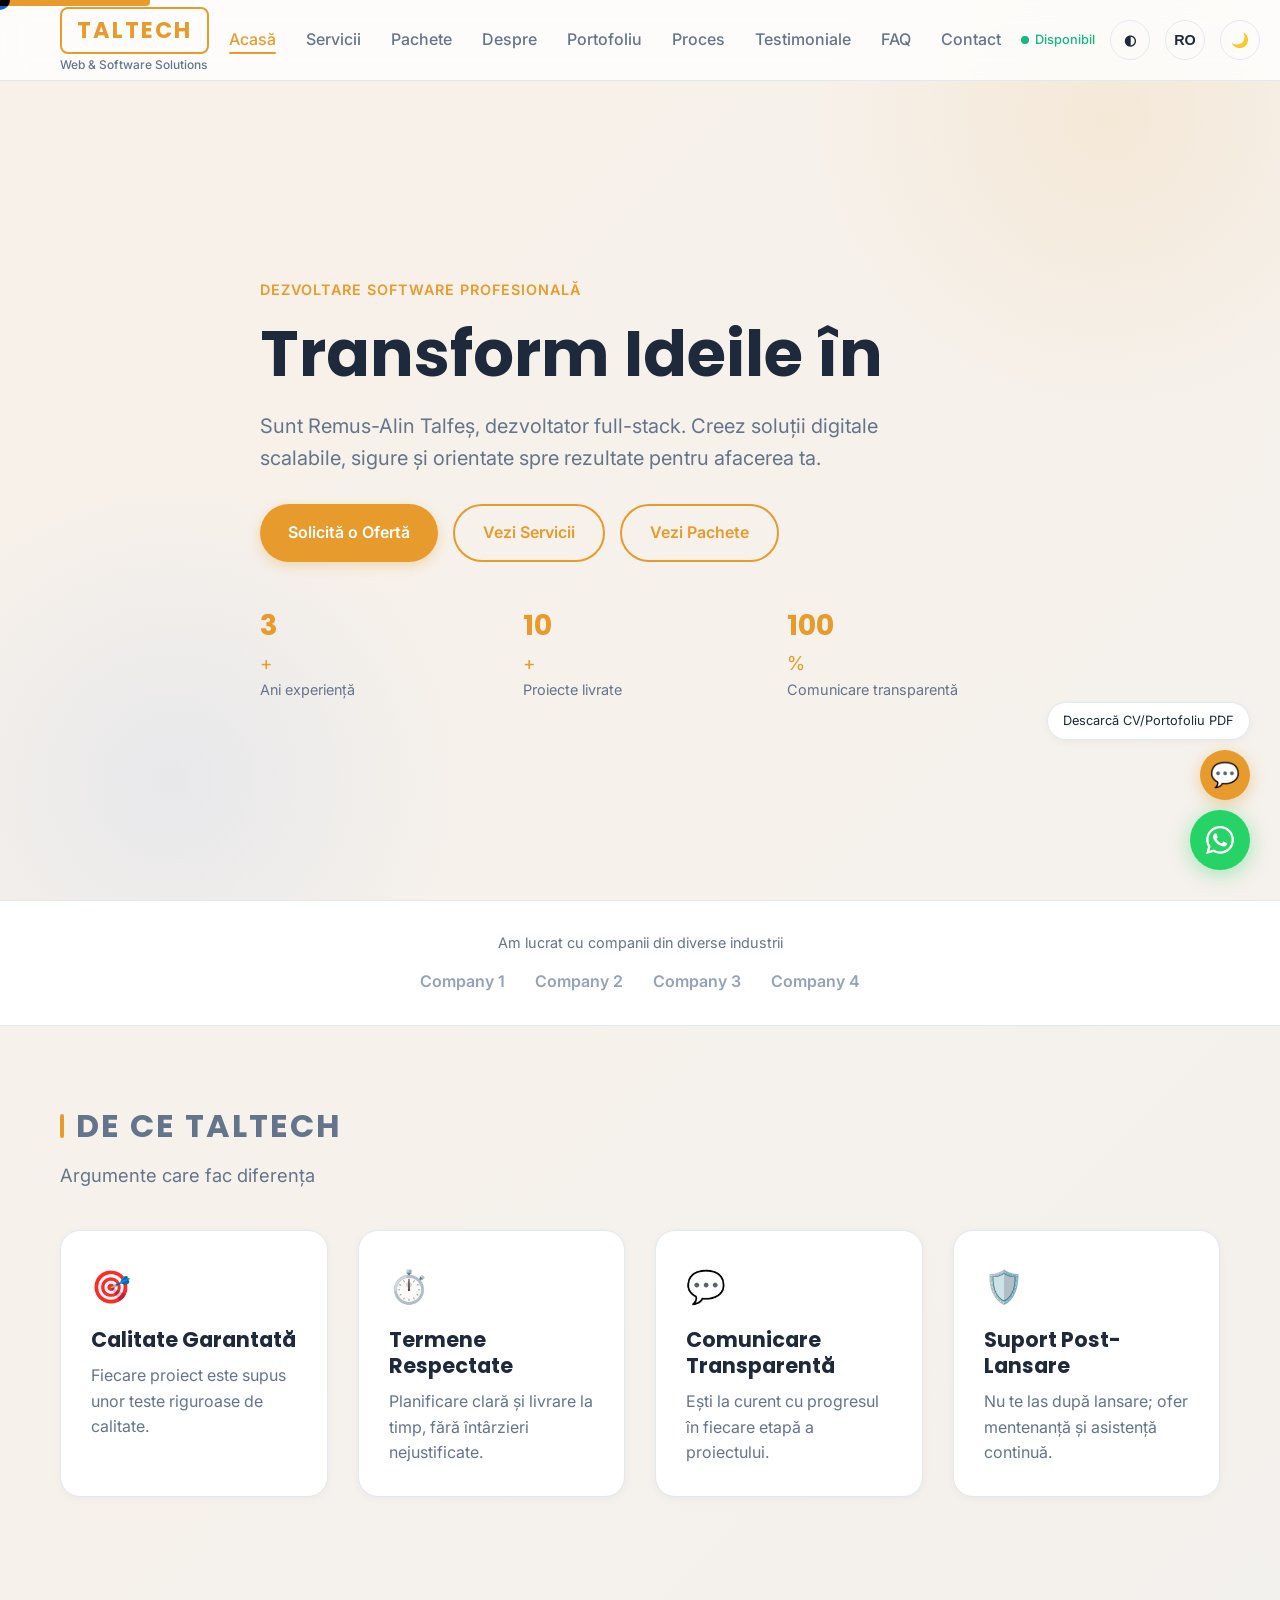
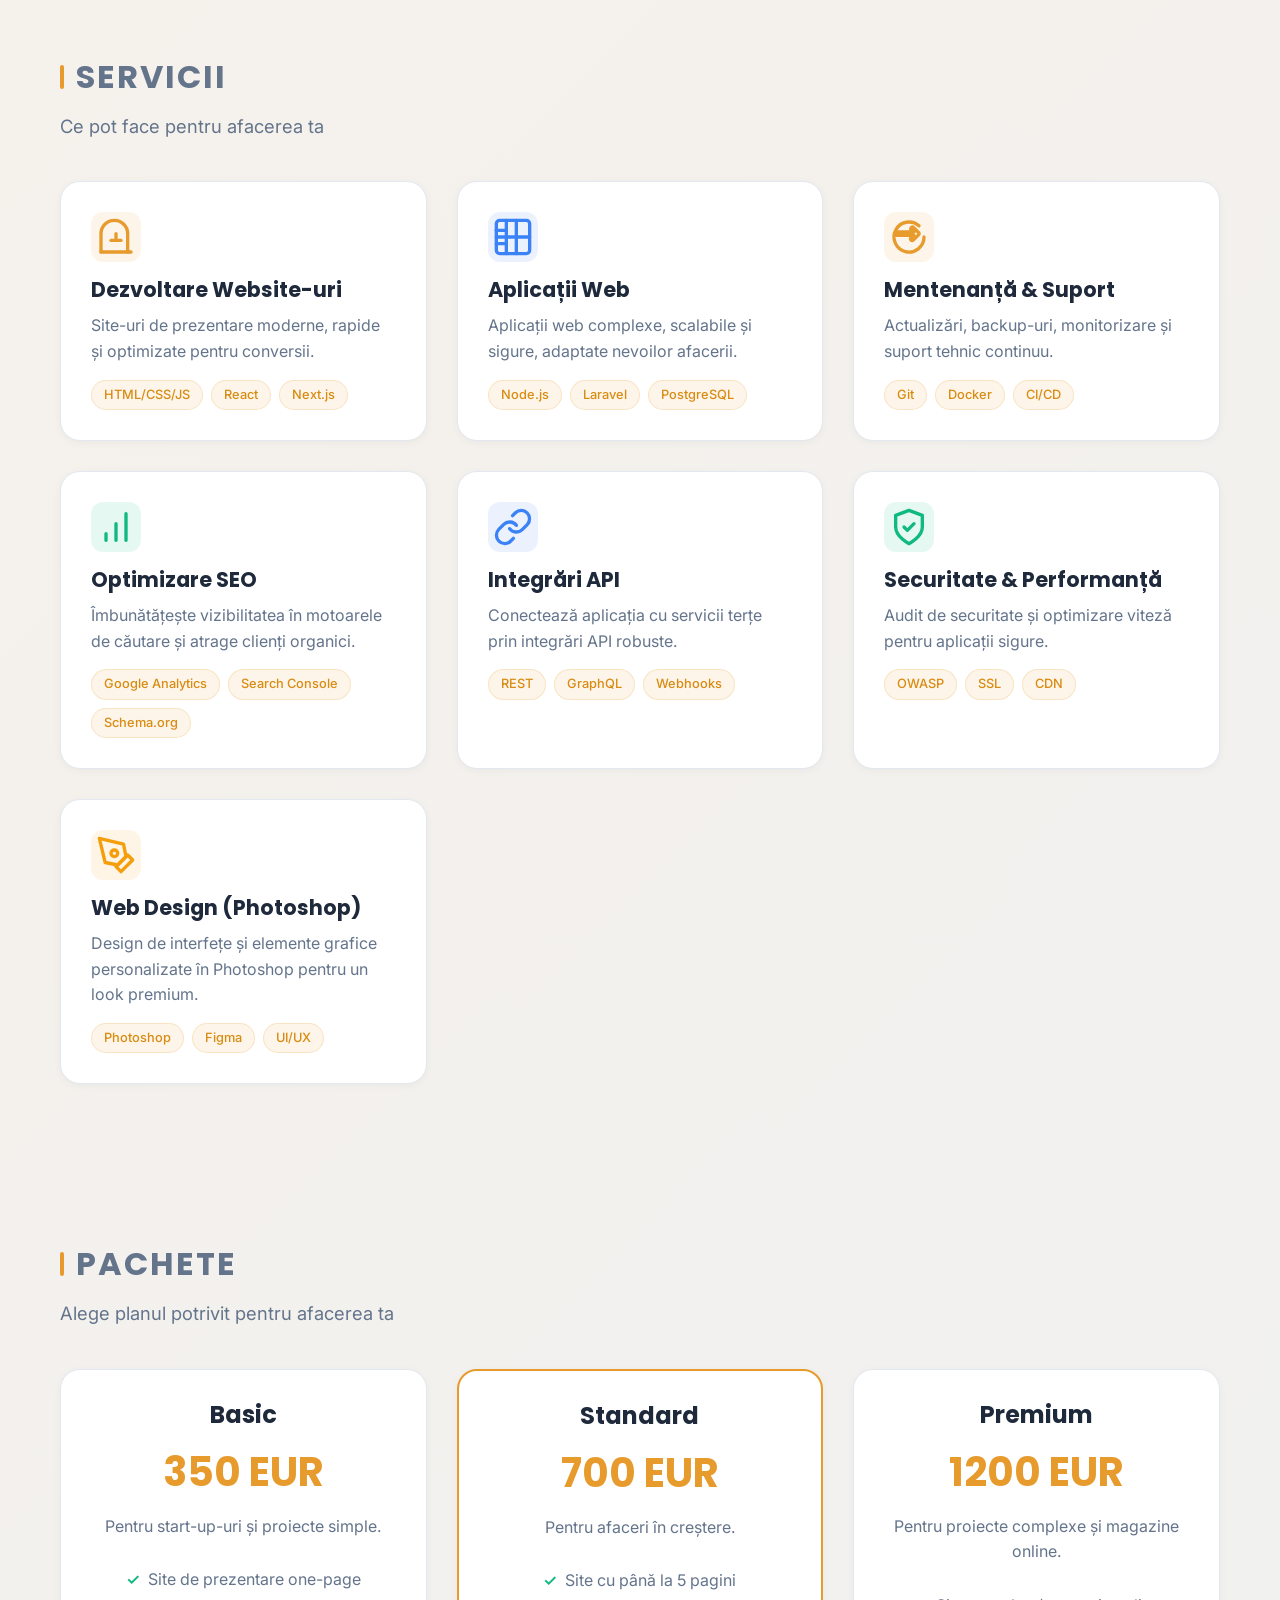
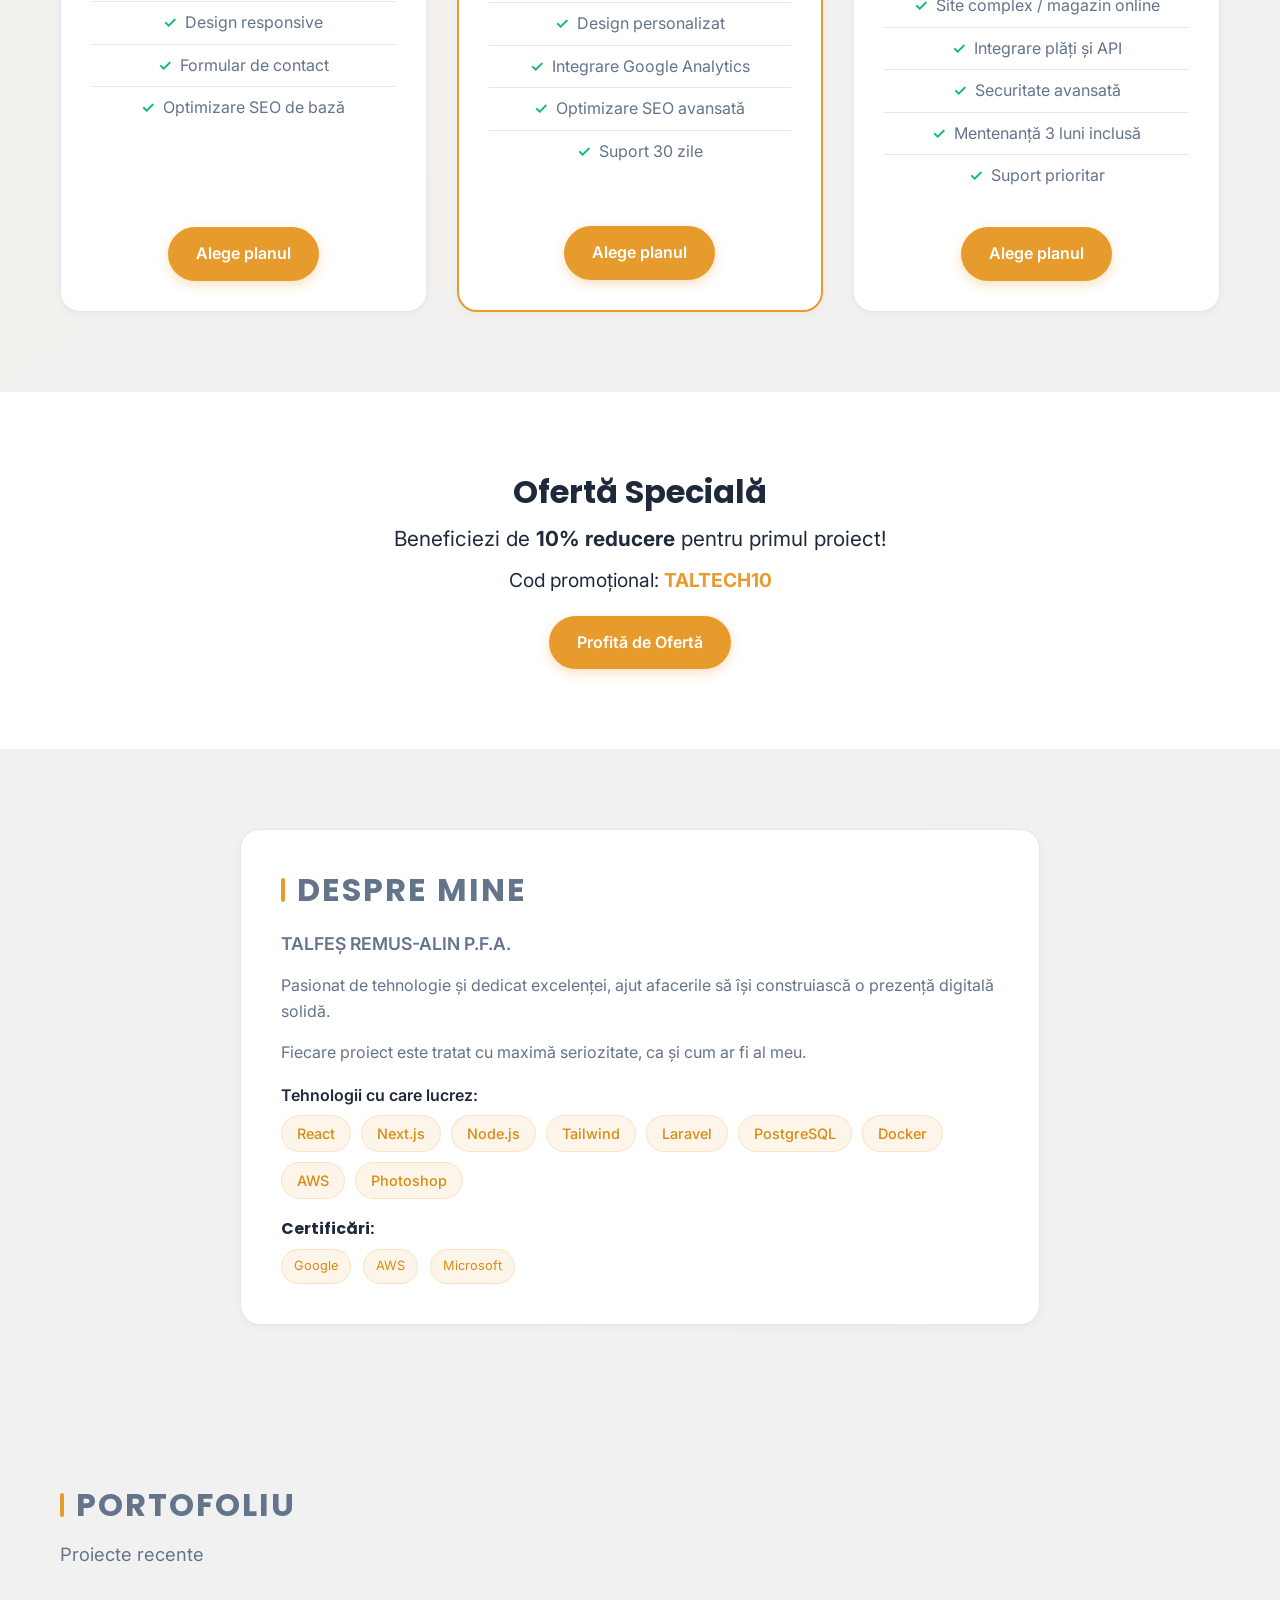
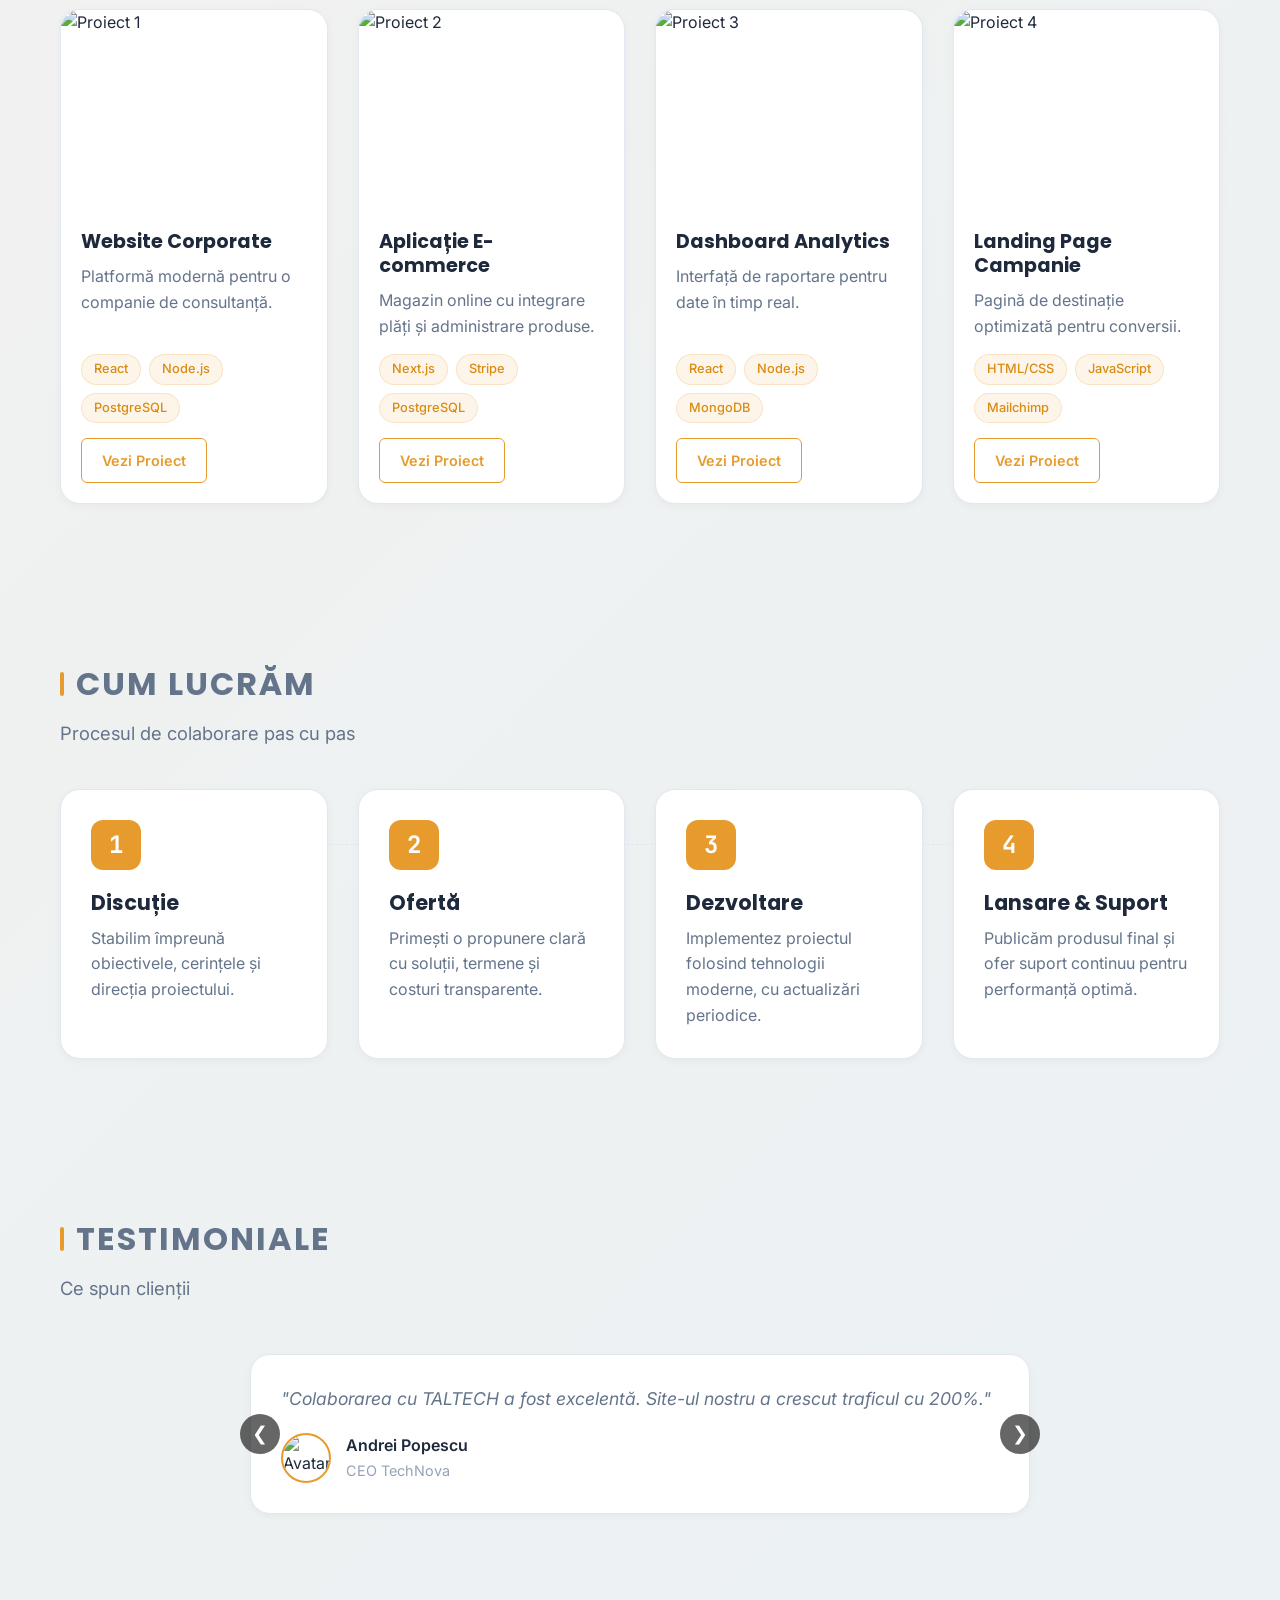
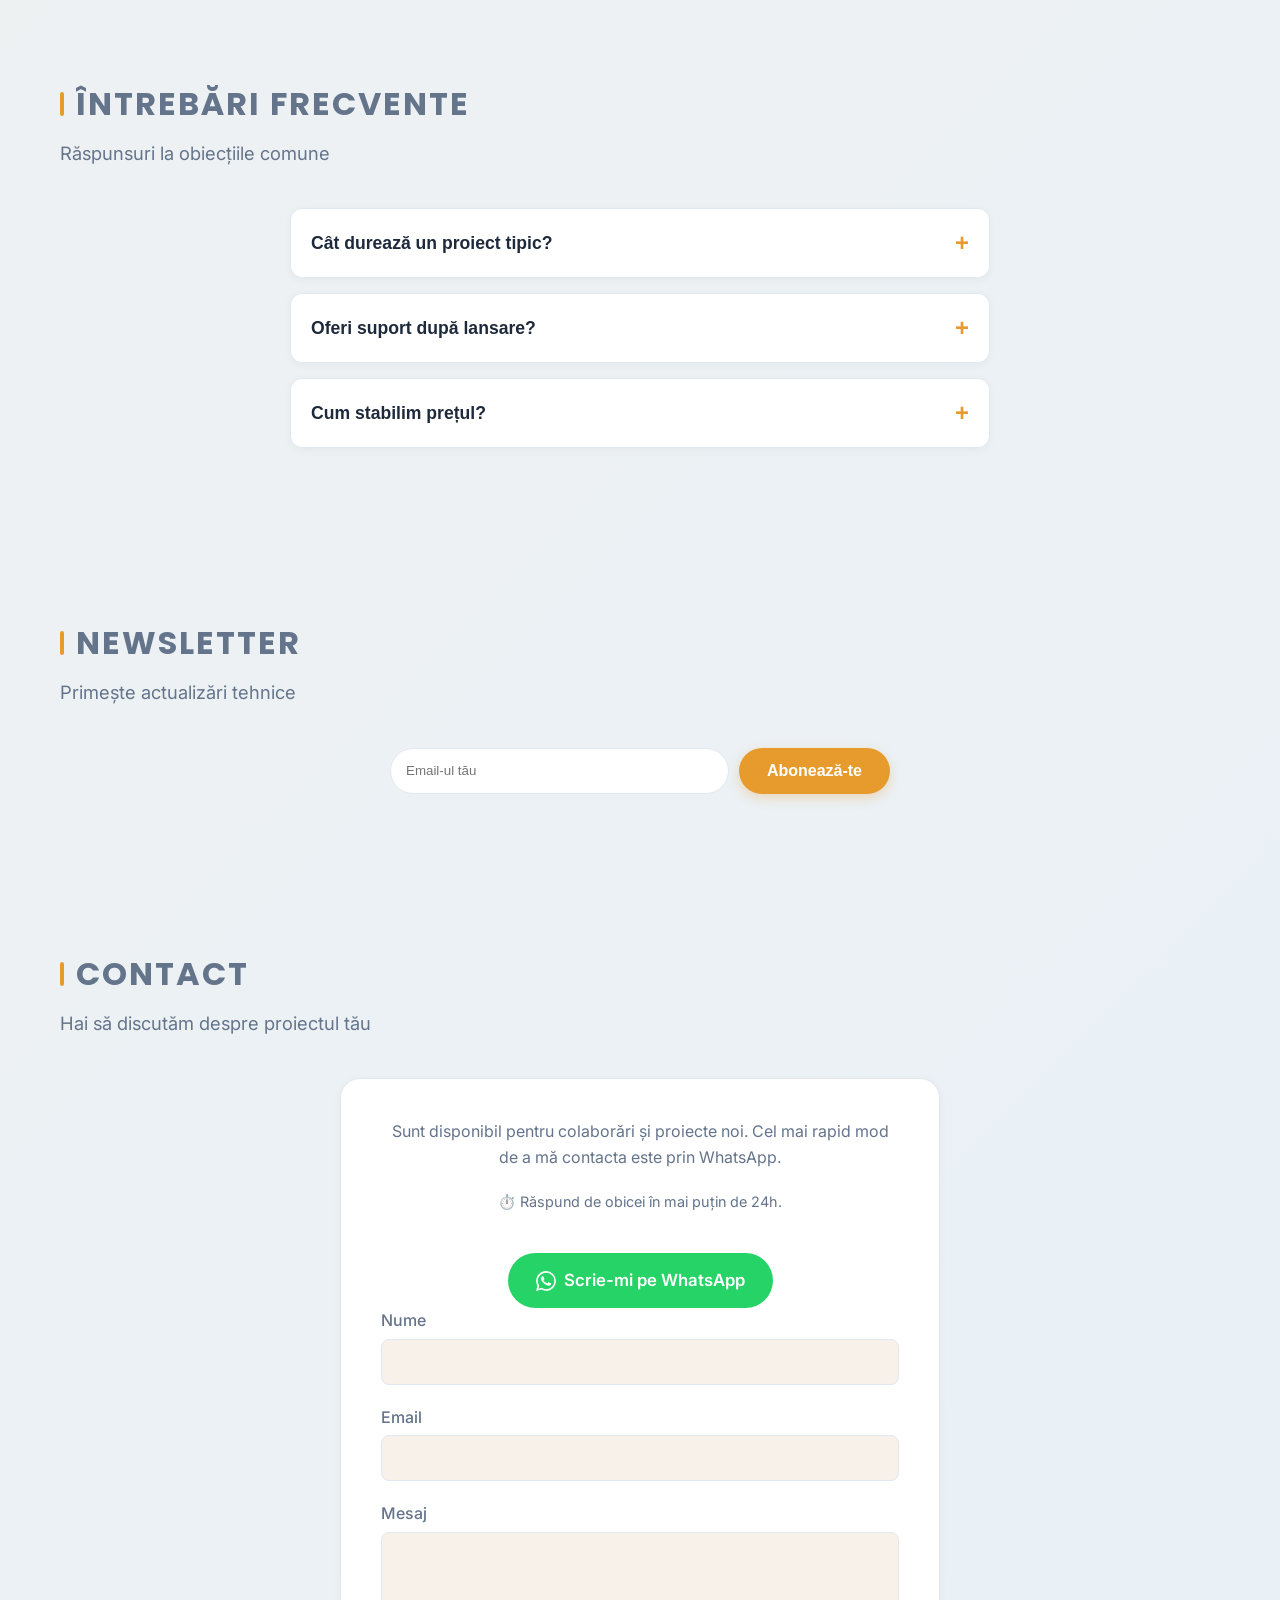
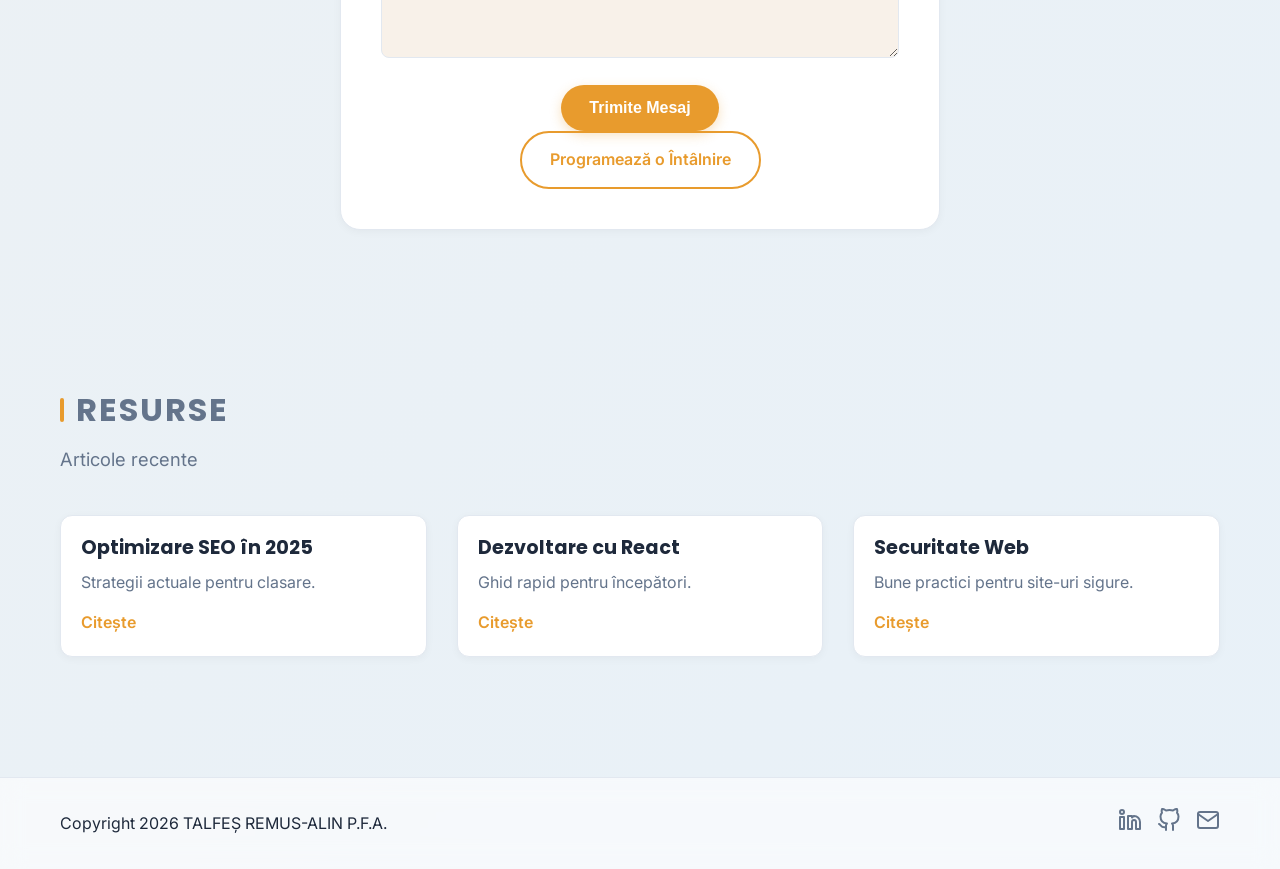
==== commit 87bf087b: "Add favicon link to index.html" ====
--- a/index.html
+++ b/index.html
@@ -18,6 +18,7 @@
     <link rel="apple-touch-icon" href="apple-touch-icon.png">
     <link rel="preconnect" href="https://fonts.googleapis.com">
     <link rel="preconnect" href="https://fonts.gstatic.com" crossorigin>
+    <link rel="icon" type="image/svg+xml" href="favicon.svg">
     <link href="https://fonts.googleapis.com/css2?family=Poppins:wght@400;600;700&family=Inter:wght@300;400;500;600&family=JetBrains+Mono:wght@500;700&display=swap" rel="stylesheet">
     <script async src="https://www.googletagmanager.com/gtag/js?id=G-XXXXXXX"></script>
     <script>
@@ -634,4 +635,4 @@
         </div>
     </div>
 </body>
-</html>+</html>
--- a/style.css
+++ b/style.css
@@ -73,6 +73,56 @@
     scroll-behavior: smooth;
 }
 
+html.high-contrast {
+    --text-primary: #000000;
+    --text-secondary: #000000;
+    --text-muted: #000000;
+    --bg-start: #ffffff;
+    --bg-end: #ffffff;
+    --bg-card: #ffffff;
+    --accent: #000000;
+    --accent-hover: #000000;
+    --blue: #0000ee;
+    --green: #006400;
+    --orange: #8b4513;
+    --accent-rgb: 0,0,0;
+    --blue-rgb: 0,0,238;
+    --green-rgb: 0,100,0;
+    --orange-rgb: 139,69,19;
+    --border-light: #000000;
+    --shadow-sm: none;
+    --shadow-md: none;
+    --shadow-lg: none;
+    --navbar-bg: rgba(255,255,255,0.9);
+    --navbar-bg-scrolled: rgba(255,255,255,1);
+    --footer-bg: rgba(255,255,255,0.9);
+}
+
+html.high-contrast [data-theme="dark"] {
+    --text-primary: #ffffff;
+    --text-secondary: #ffffff;
+    --text-muted: #ffffff;
+    --bg-start: #000000;
+    --bg-end: #000000;
+    --bg-card: #000000;
+    --accent: #ffff00;
+    --accent-hover: #ffff00;
+    --blue: #00ffff;
+    --green: #00ff00;
+    --orange: #ffa500;
+    --accent-rgb: 255,255,0;
+    --blue-rgb: 0,255,255;
+    --green-rgb: 0,255,0;
+    --orange-rgb: 255,165,0;
+    --border-light: #ffffff;
+    --shadow-sm: none;
+    --shadow-md: none;
+    --shadow-lg: none;
+    --navbar-bg: rgba(0,0,0,0.9);
+    --navbar-bg-scrolled: rgba(0,0,0,1);
+    --footer-bg: rgba(0,0,0,0.9);
+}
+
 html, body {
     overflow-x: hidden;
     width: 100%;
@@ -419,7 +469,9 @@
     100% { opacity: 1; }
 }
 
-.lang-toggle {
+.lang-toggle,
+.contrast-toggle,
+.theme-toggle {
     background: none;
     border: 1px solid var(--border-light);
     border-radius: 50%;
@@ -436,23 +488,9 @@
     white-space: nowrap;
 }
 
-.theme-toggle {
-    background: none;
-    border: 1px solid var(--border-light);
-    border-radius: 50%;
-    width: 40px;
-    height: 40px;
-    display: flex;
-    align-items: center;
-    justify-content: center;
-    cursor: pointer;
-    font-size: 1.2rem;
-    transition: all var(--transition);
-    color: var(--text-primary);
-}
-
 .theme-toggle:hover,
-.lang-toggle:hover {
+.lang-toggle:hover,
+.contrast-toggle:hover {
     border-color: var(--accent);
     transform: scale(1.1);
 }
@@ -846,6 +884,79 @@
     font-size: 0.8rem;
     margin-right: 8px;
     border: 1px solid rgba(var(--accent-rgb), 0.2);
+}
+
+.pricing-grid {
+    display: grid;
+    grid-template-columns: 1fr;
+    gap: 30px;
+}
+
+.pricing-card {
+    background: var(--bg-card);
+    padding: 30px;
+    border-radius: var(--border-radius);
+    text-align: center;
+    transition: transform 0.3s ease, box-shadow 0.3s ease;
+    box-shadow: var(--shadow-sm);
+    border: 1px solid var(--border-light);
+    display: flex;
+    flex-direction: column;
+}
+
+.pricing-card--featured {
+    border: 2px solid var(--accent);
+    transform: scale(1.02);
+}
+
+.pricing-card:hover {
+    transform: translateY(-5px);
+    box-shadow: var(--shadow-md);
+}
+
+.pricing-card h3 {
+    font-size: 1.5rem;
+    margin-bottom: 10px;
+}
+
+.pricing-card .price {
+    font-family: var(--font-heading);
+    font-weight: 700;
+    font-size: 2.5rem;
+    color: var(--accent);
+    margin-bottom: 10px;
+}
+
+.pricing-card p {
+    color: var(--text-secondary);
+    margin-bottom: 20px;
+}
+
+.pricing-features {
+    list-style: none;
+    margin-bottom: 30px;
+    flex-grow: 1;
+}
+
+.pricing-features li {
+    padding: 8px 0;
+    color: var(--text-secondary);
+    border-bottom: 1px solid var(--border-light);
+}
+
+.pricing-features li:last-child {
+    border-bottom: none;
+}
+
+.pricing-features li::before {
+    content: '✓';
+    color: var(--green);
+    margin-right: 8px;
+    font-weight: 600;
+}
+
+.pricing-card .btn {
+    align-self: center;
 }
 
 .portfolio-grid {
@@ -1392,6 +1503,10 @@
     white-space: nowrap;
 }
 
+.mobile-cta {
+    display: none;
+}
+
 .lightbox {
     position: fixed;
     top: 0;
@@ -1457,6 +1572,8 @@
 .btn:focus-visible,
 .nav-link:focus-visible,
 .theme-toggle:focus-visible,
+.lang-toggle:focus-visible,
+.contrast-toggle:focus-visible,
 .logo:focus-visible {
     outline: 2px solid var(--accent);
     outline-offset: 3px;
@@ -1490,6 +1607,9 @@
     .process-grid {
         grid-template-columns: repeat(2, 1fr);
     }
+    .pricing-grid {
+        grid-template-columns: repeat(2, 1fr);
+    }
 }
 
 @media screen and (min-width: 768px) {
@@ -1504,6 +1624,9 @@
     }
     .process-grid {
         grid-template-columns: repeat(4, 1fr);
+    }
+    .pricing-grid {
+        grid-template-columns: repeat(3, 1fr);
     }
     .blog-grid {
         grid-template-columns: repeat(3, 1fr);
@@ -1645,15 +1768,49 @@
     .service-card,
     .reason-card,
     .process-step,
-    .portfolio-card {
+    .portfolio-card,
+    .pricing-card {
         padding: 20px;
     }
 
     .process-grid,
     .services-grid,
     .reasons-grid,
-    .portfolio-grid {
+    .portfolio-grid,
+    .pricing-grid {
         gap: 20px;
+    }
+
+    .mobile-cta {
+        display: flex;
+        position: fixed;
+        bottom: 0;
+        left: 0;
+        width: 100%;
+        z-index: 997;
+        box-shadow: 0 -4px 12px rgba(0,0,0,0.1);
+    }
+
+    .mobile-cta a {
+        flex: 1;
+        padding: 15px 10px;
+        text-align: center;
+        font-weight: 600;
+        font-size: 0.9rem;
+    }
+
+    .mobile-cta-whatsapp {
+        background: #25d366;
+        color: #fff;
+    }
+
+    .mobile-cta-offer {
+        background: var(--accent);
+        color: #fff;
+    }
+
+    body {
+        padding-bottom: 60px;
     }
 }
 
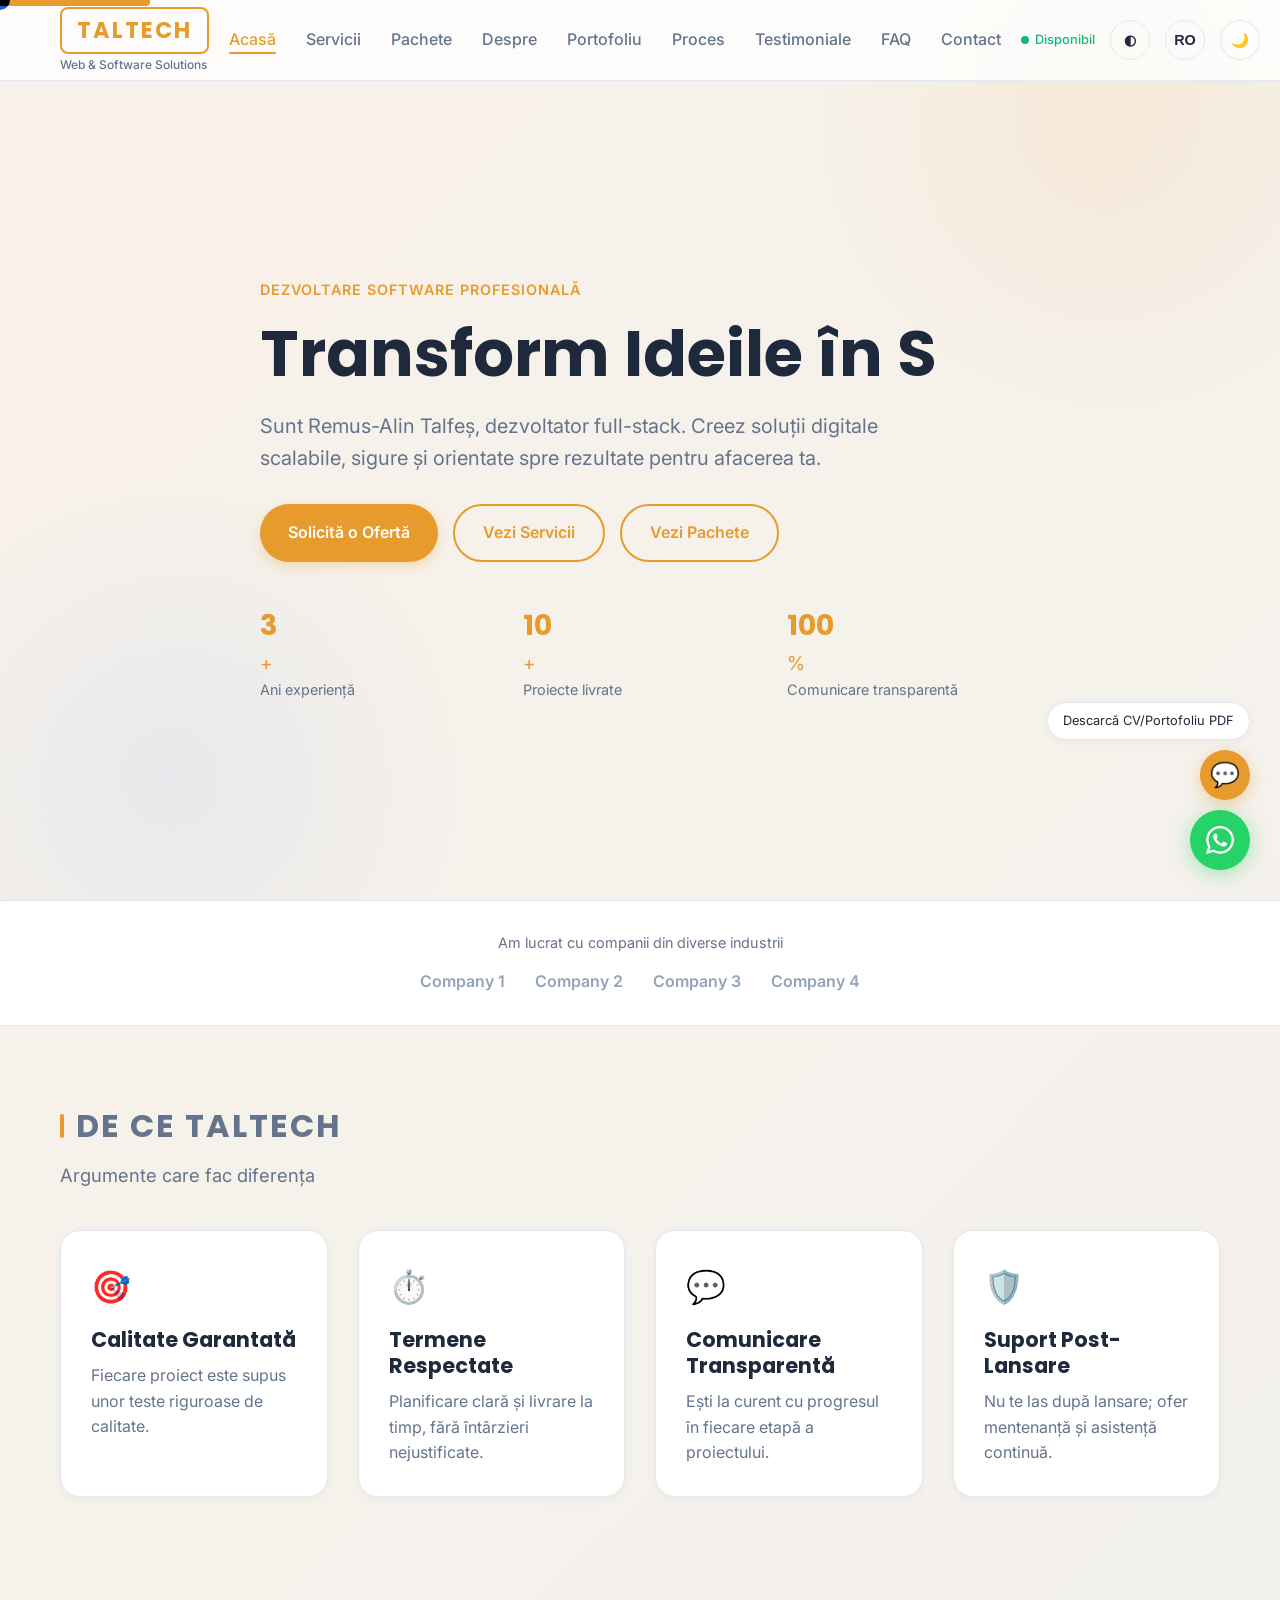
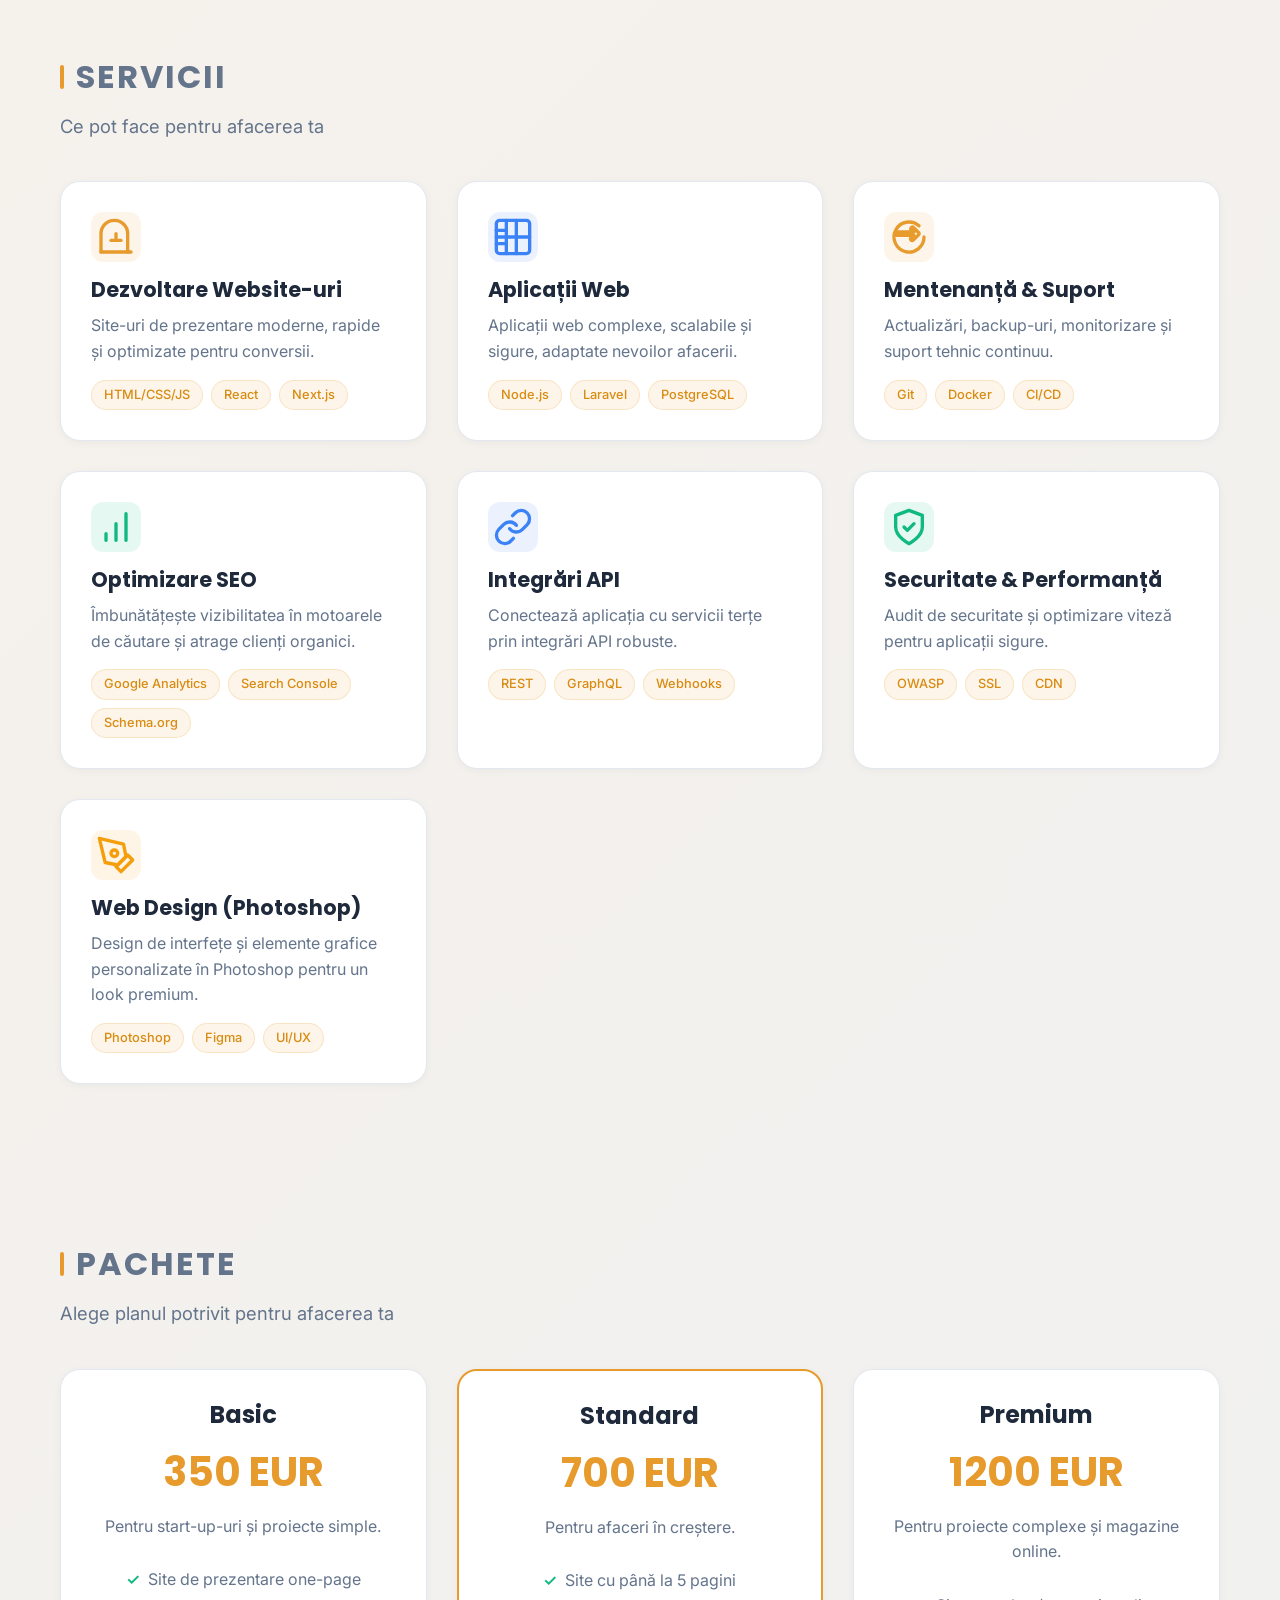
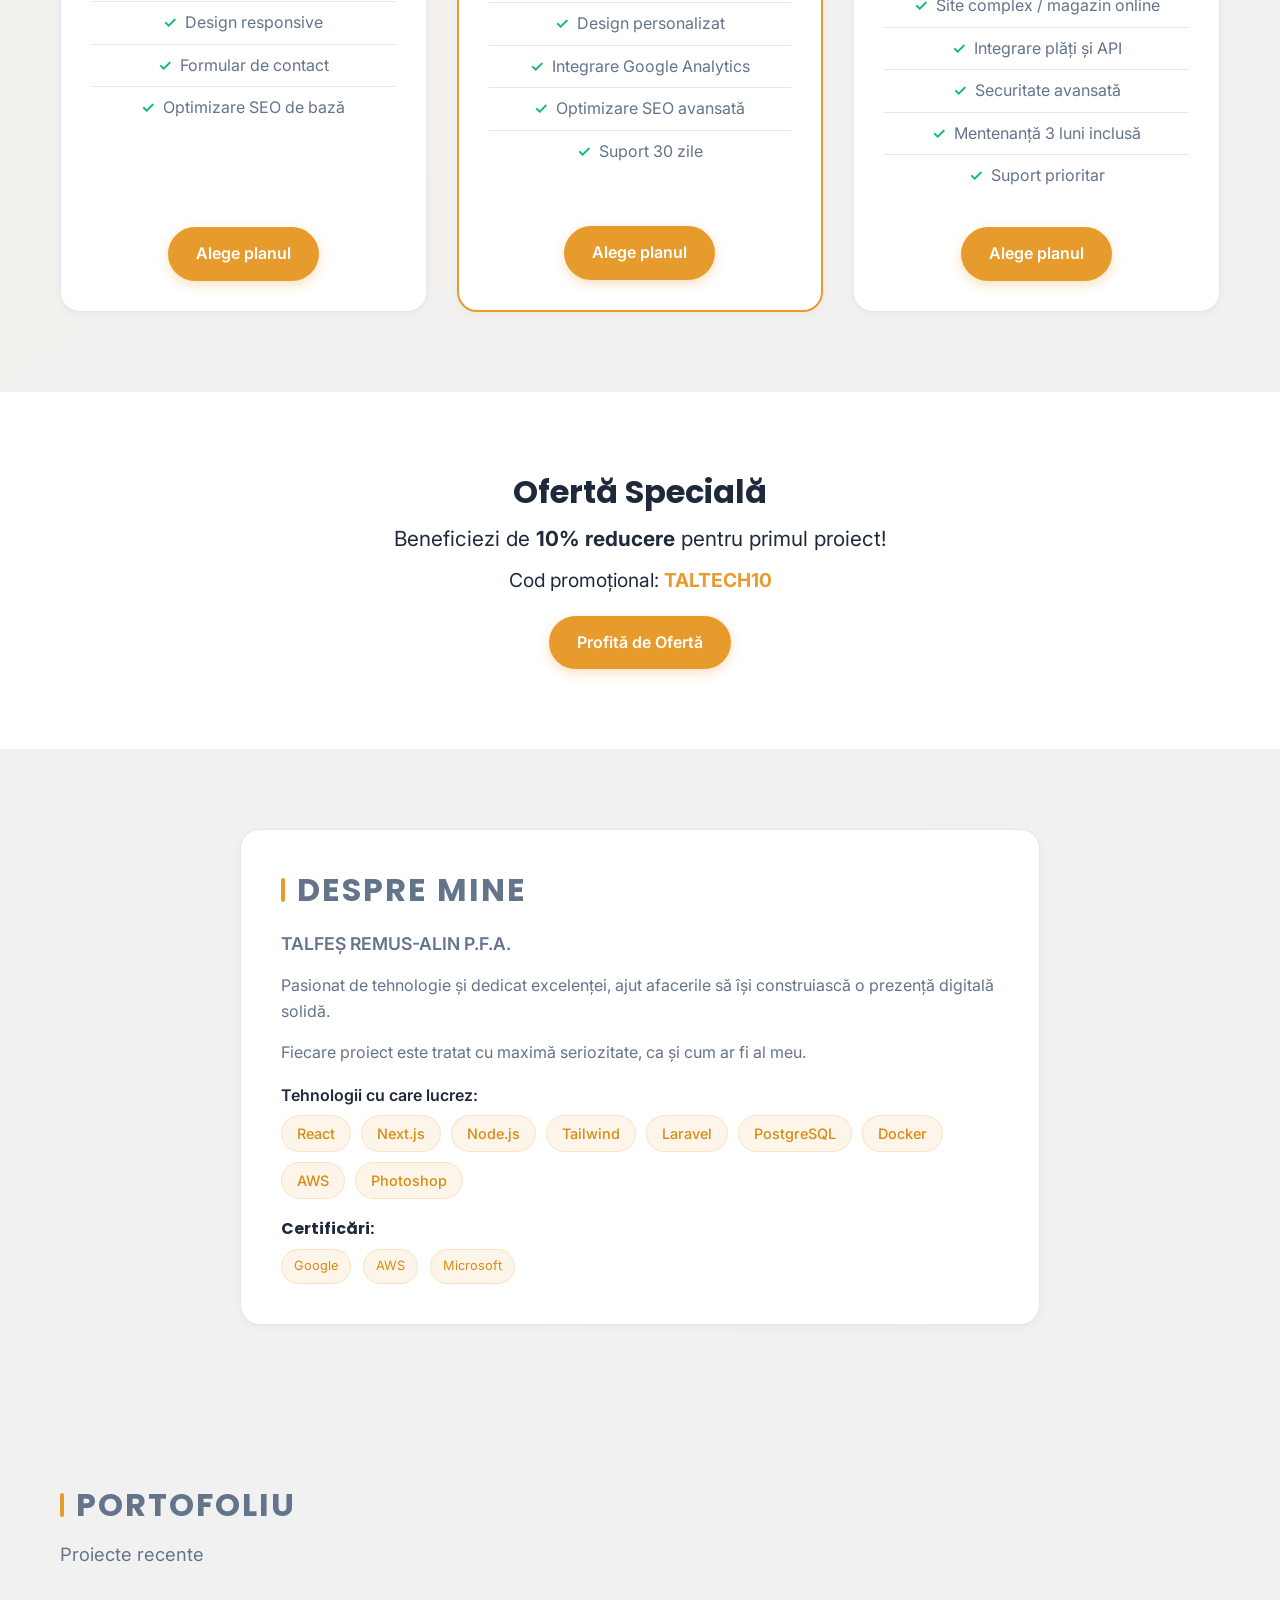
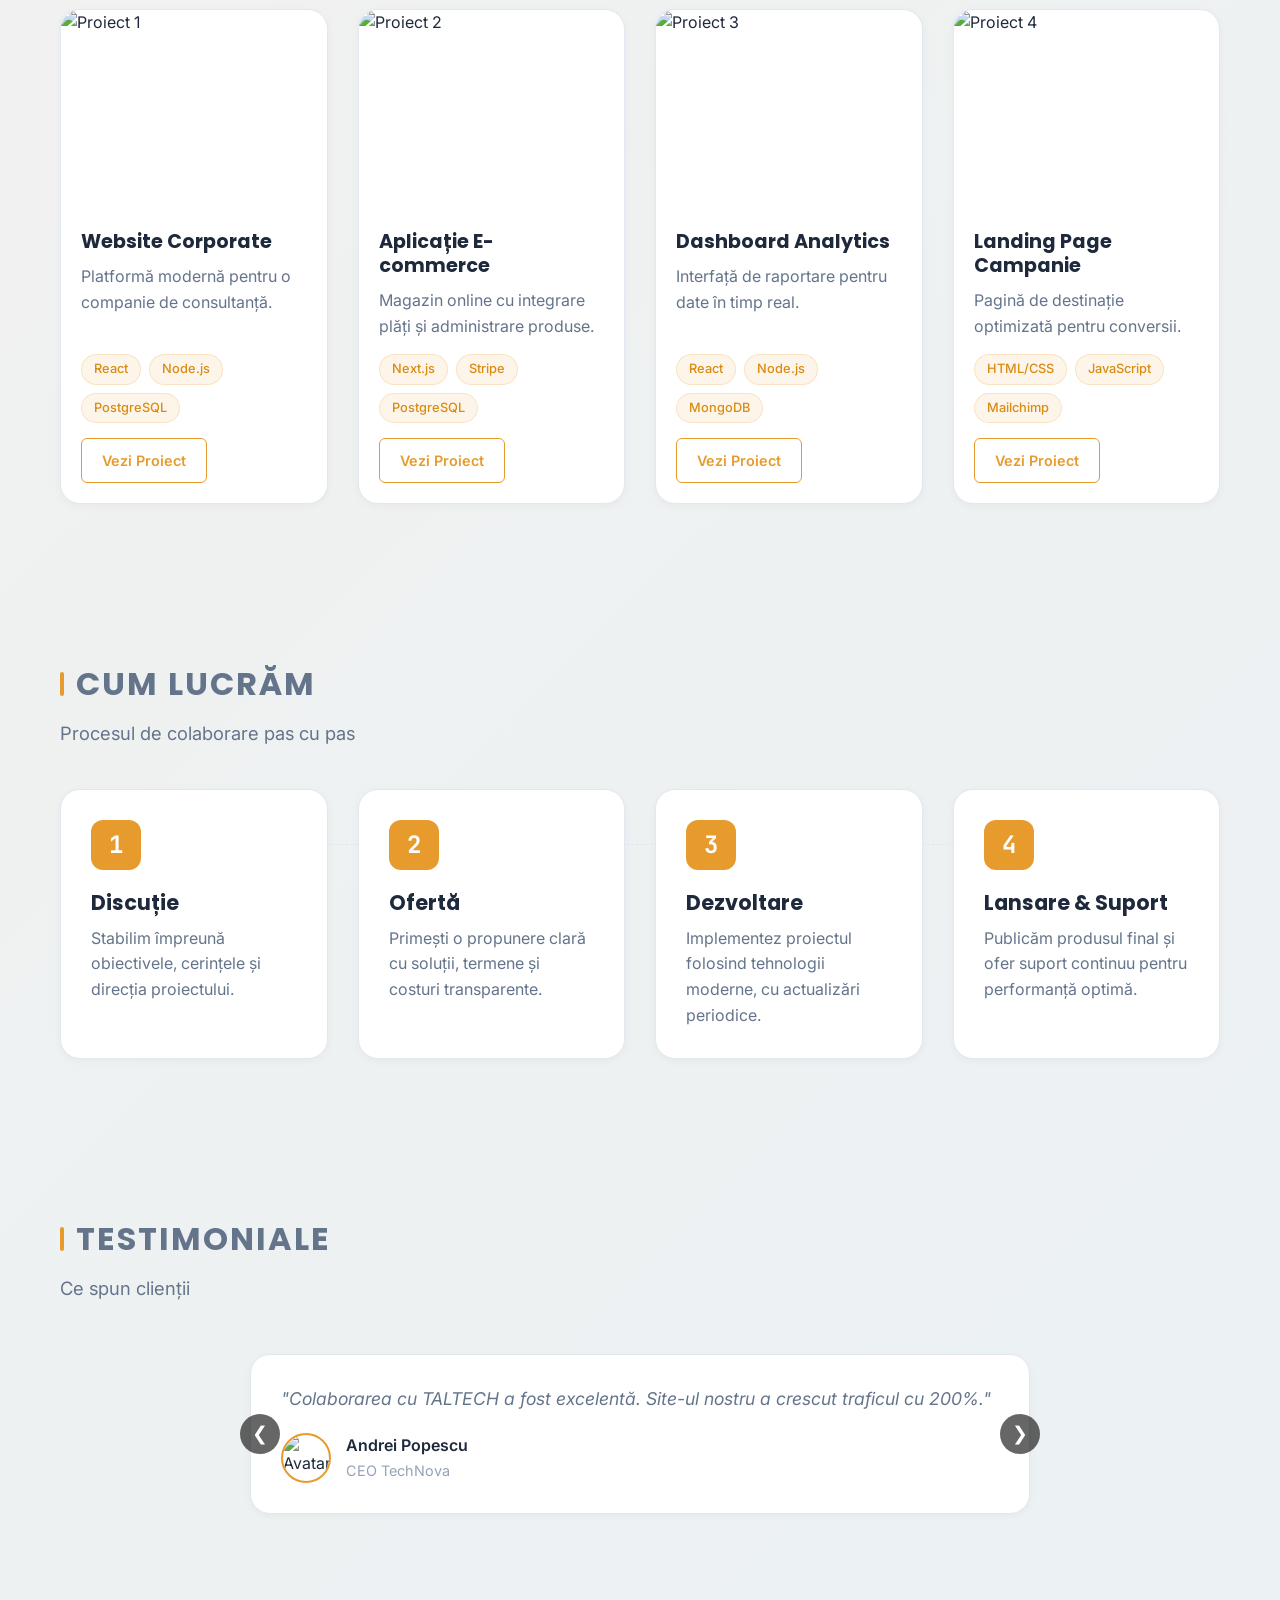
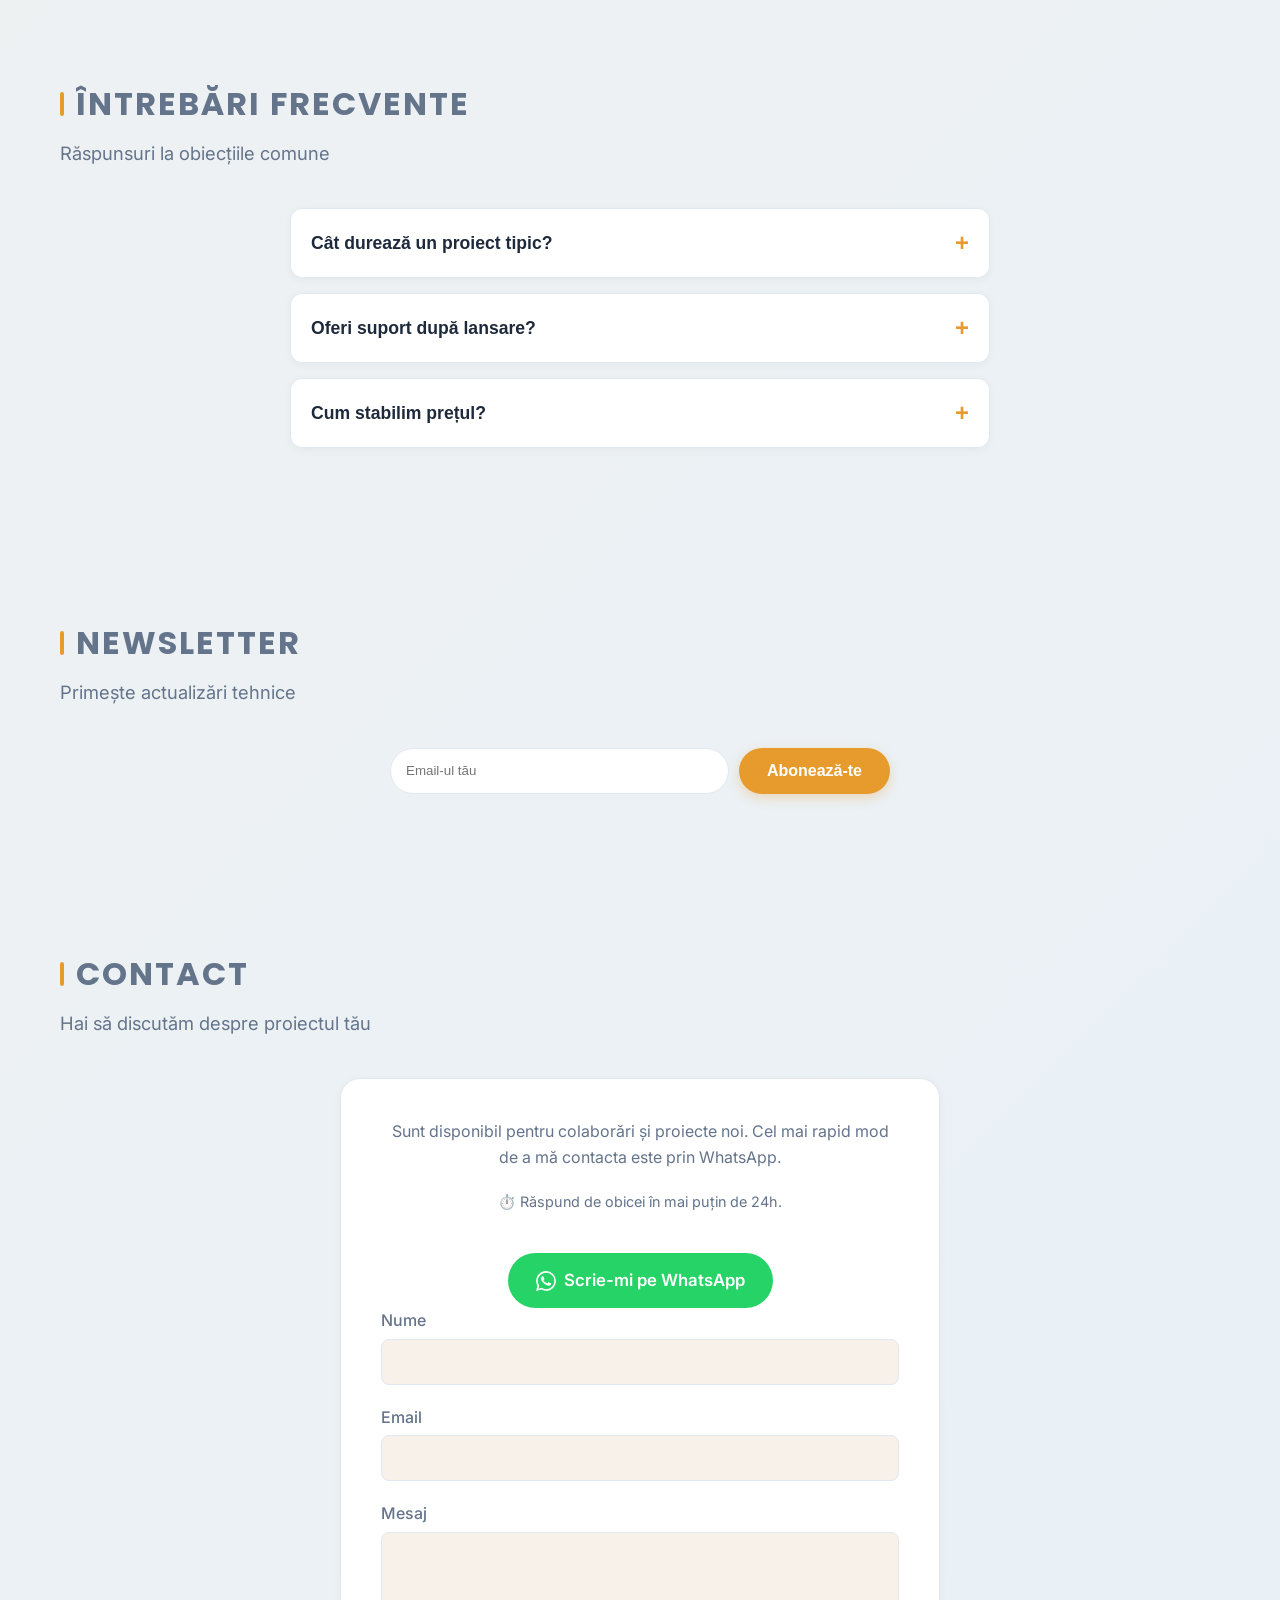
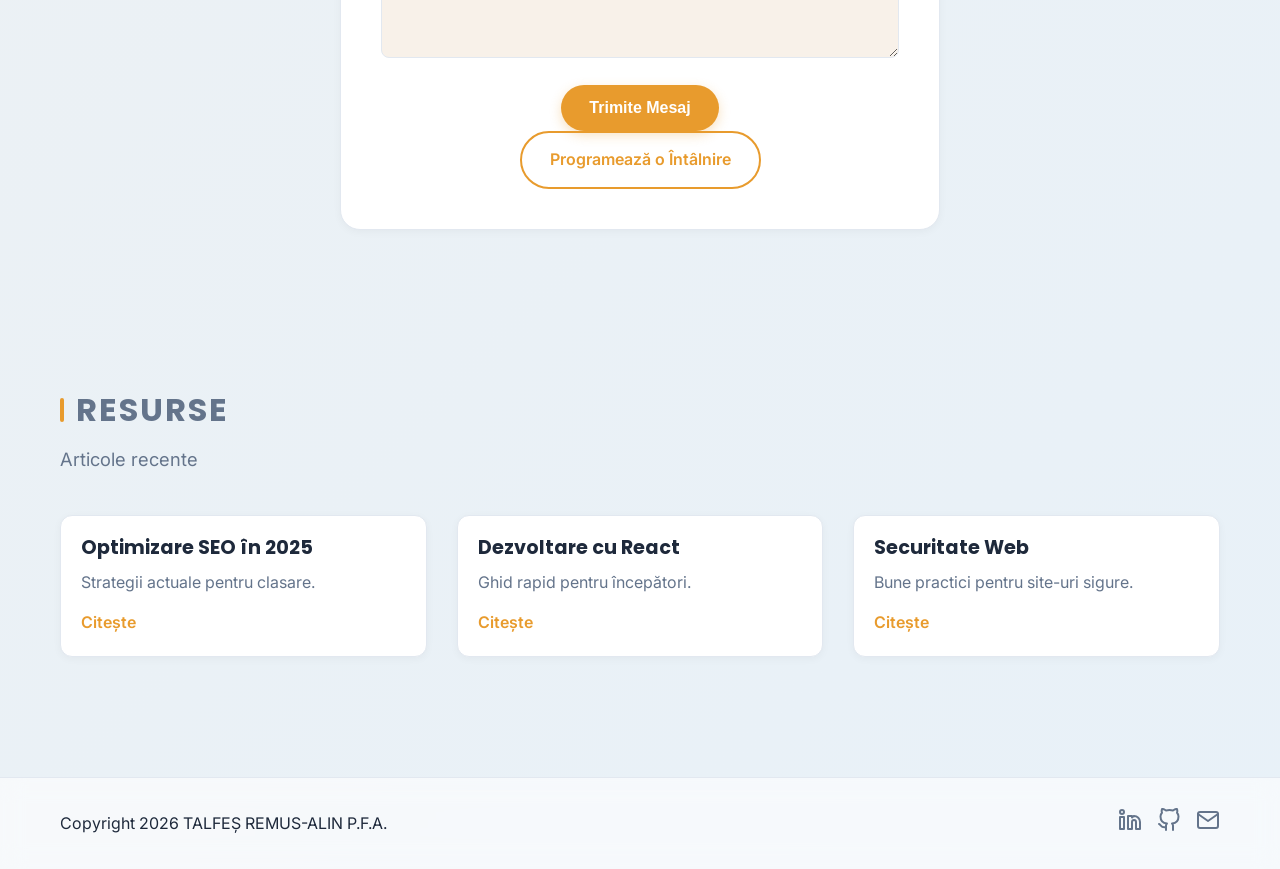
==== commit 72af53b7: "Update script source path for java.js" ====
--- a/index.html
+++ b/index.html
@@ -28,7 +28,7 @@
         gtag('config', 'G-XXXXXXX');
     </script>
     <link rel="stylesheet" href="style.css">
-    <script src="java.js" defer></script>
+    <script src="js/java.js" defer></script>
     <script type="application/ld+json">
     {
       "@context": "https://schema.org",
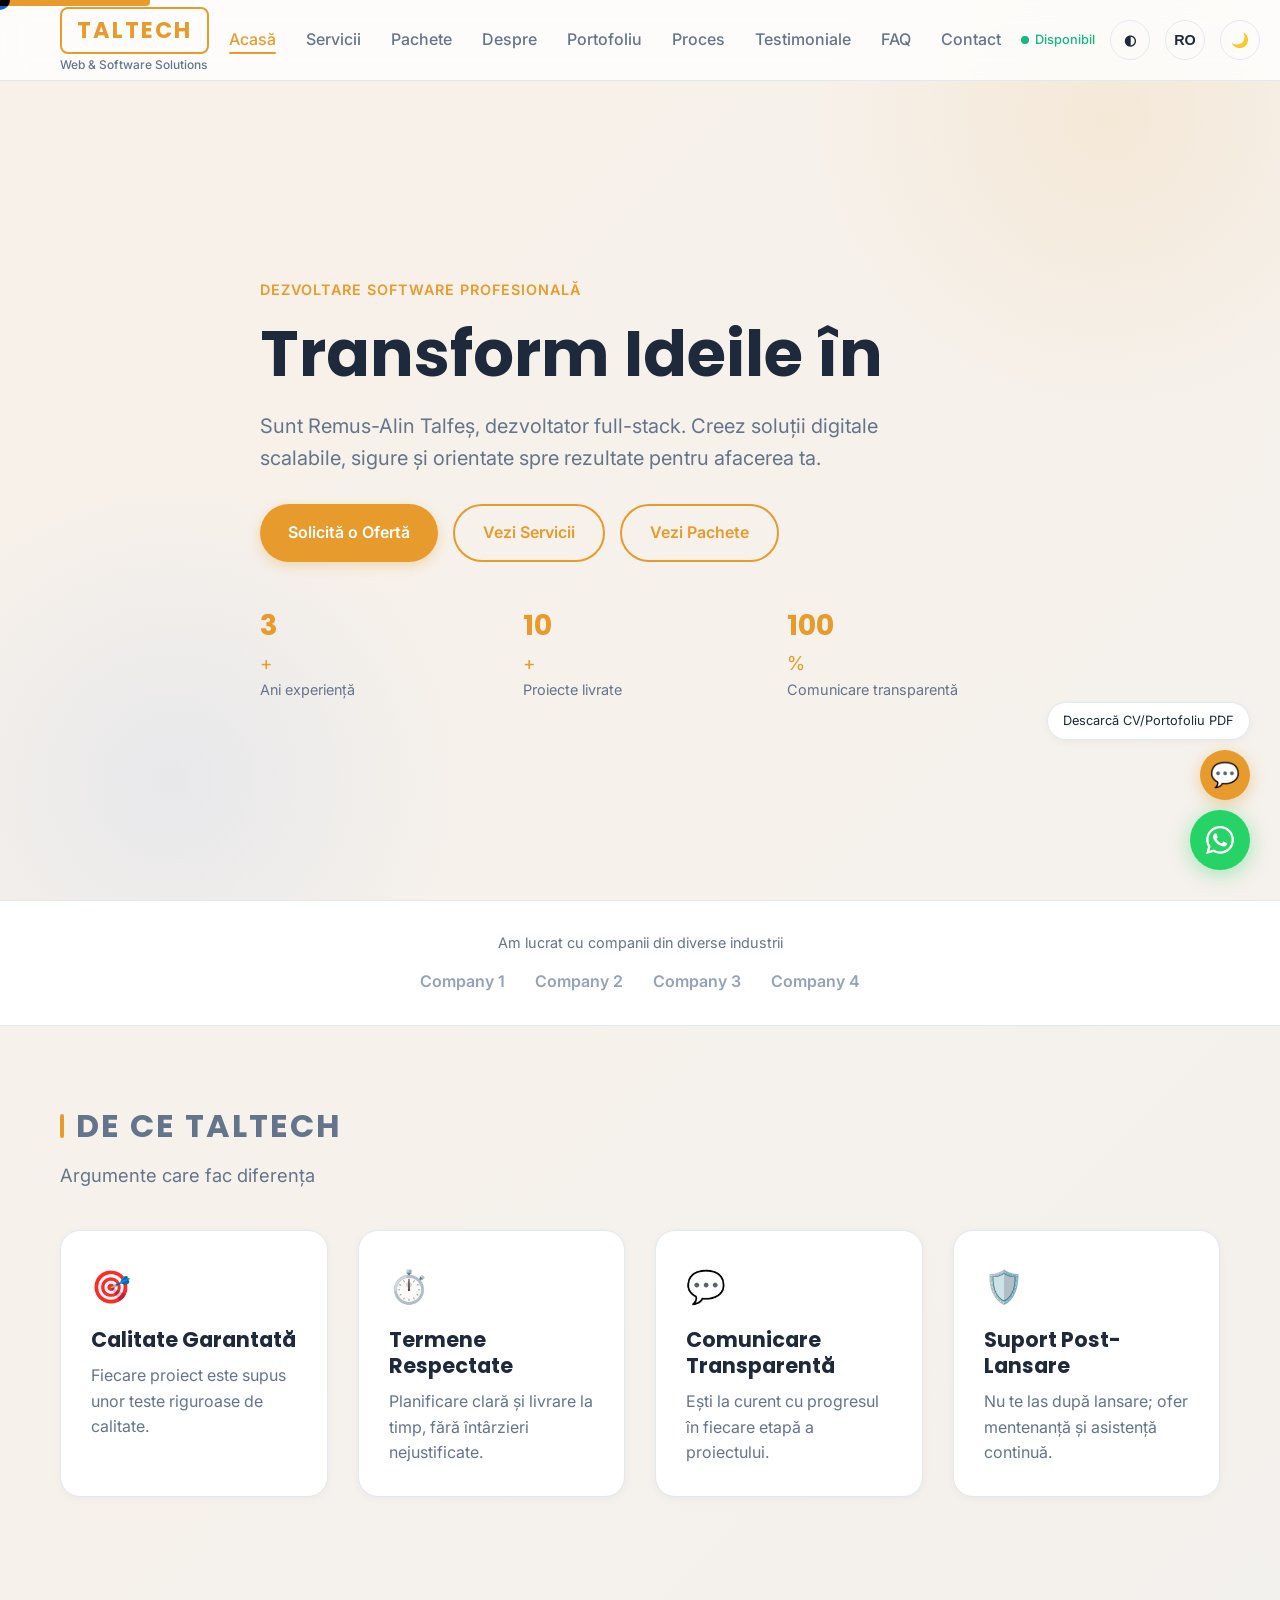
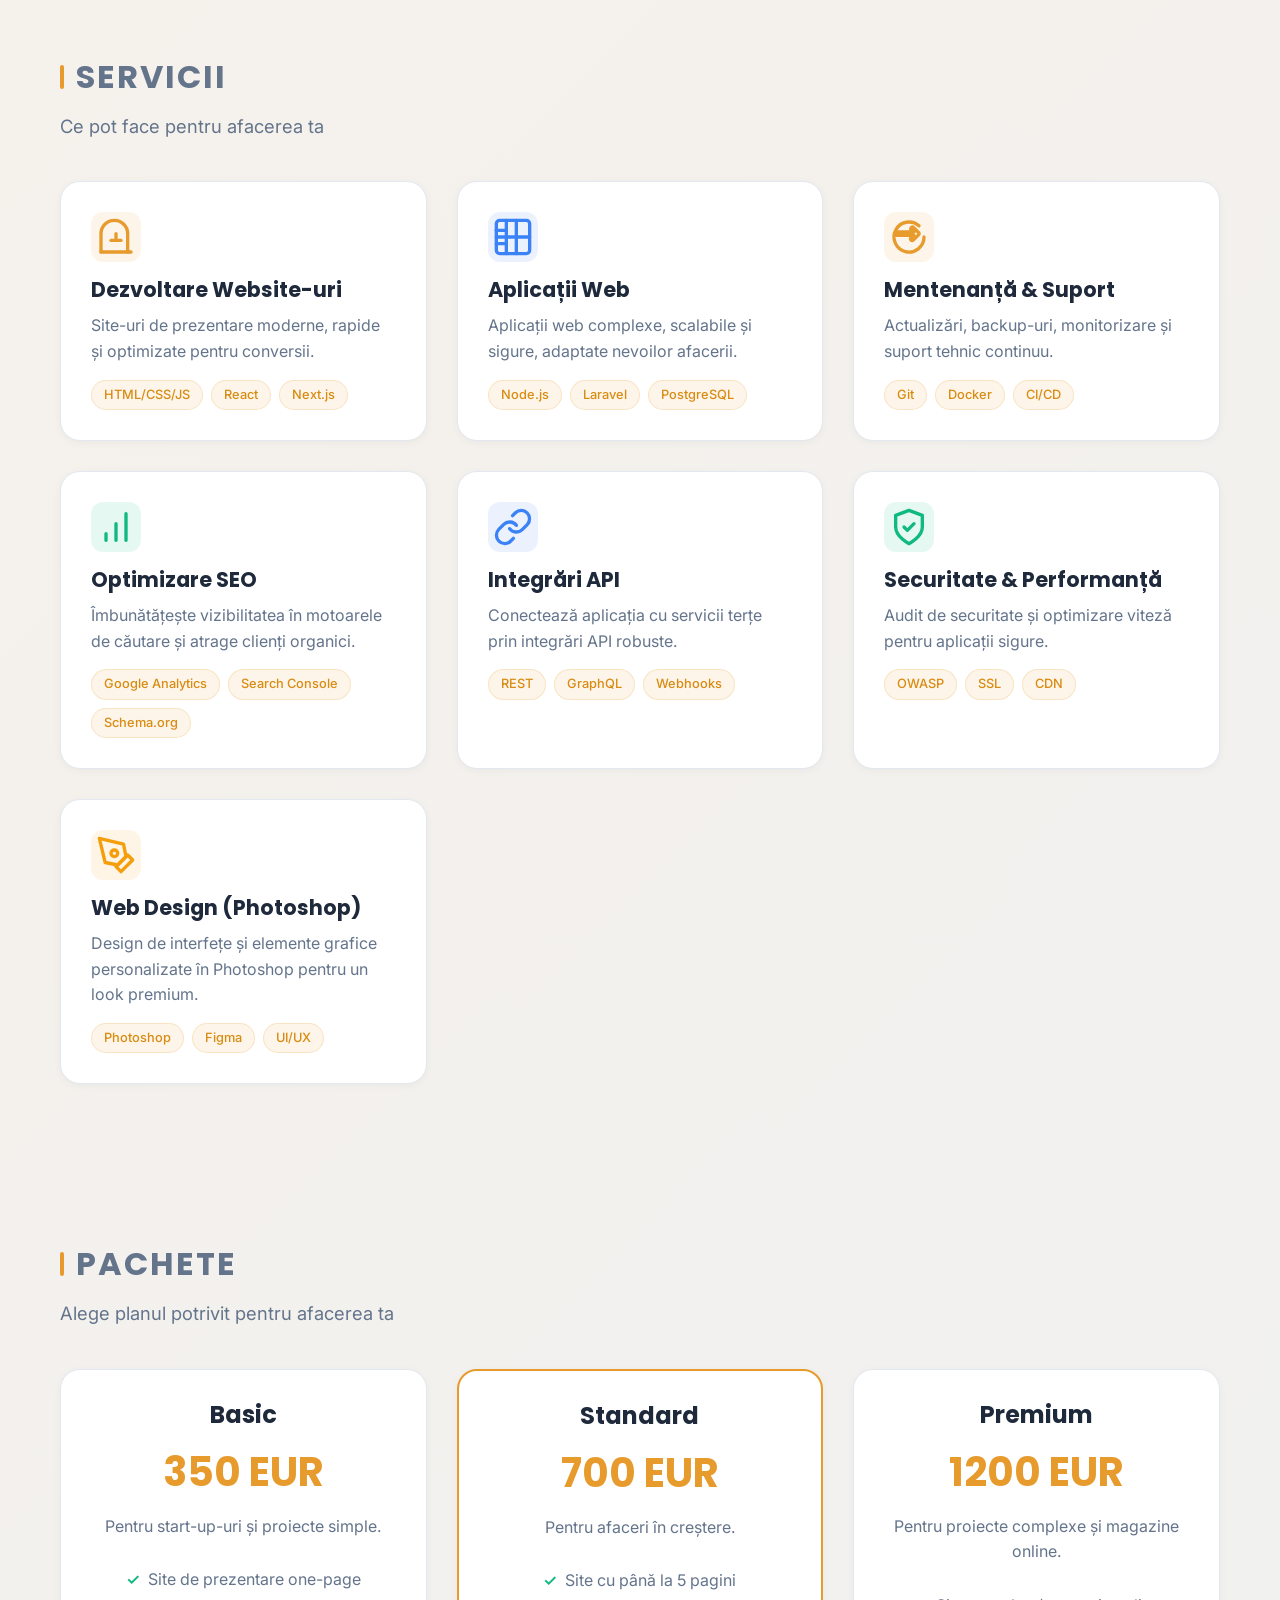
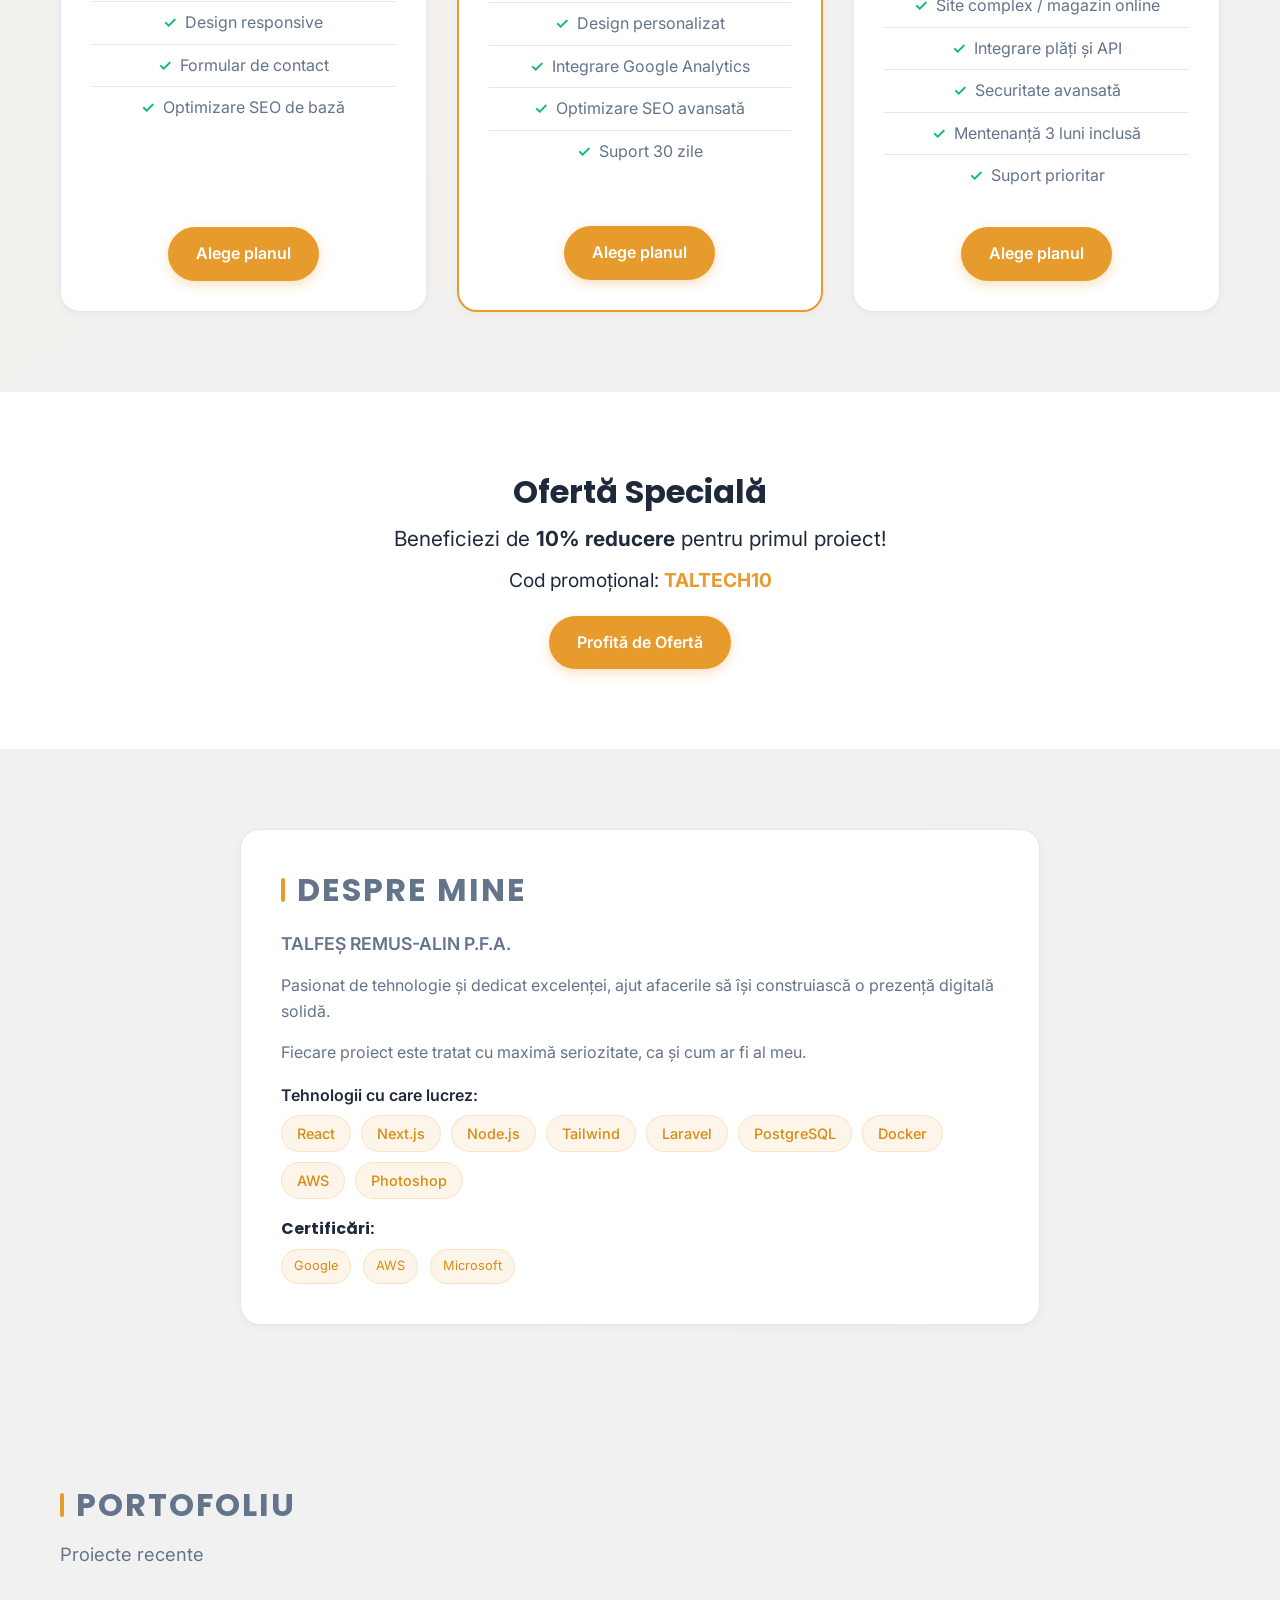
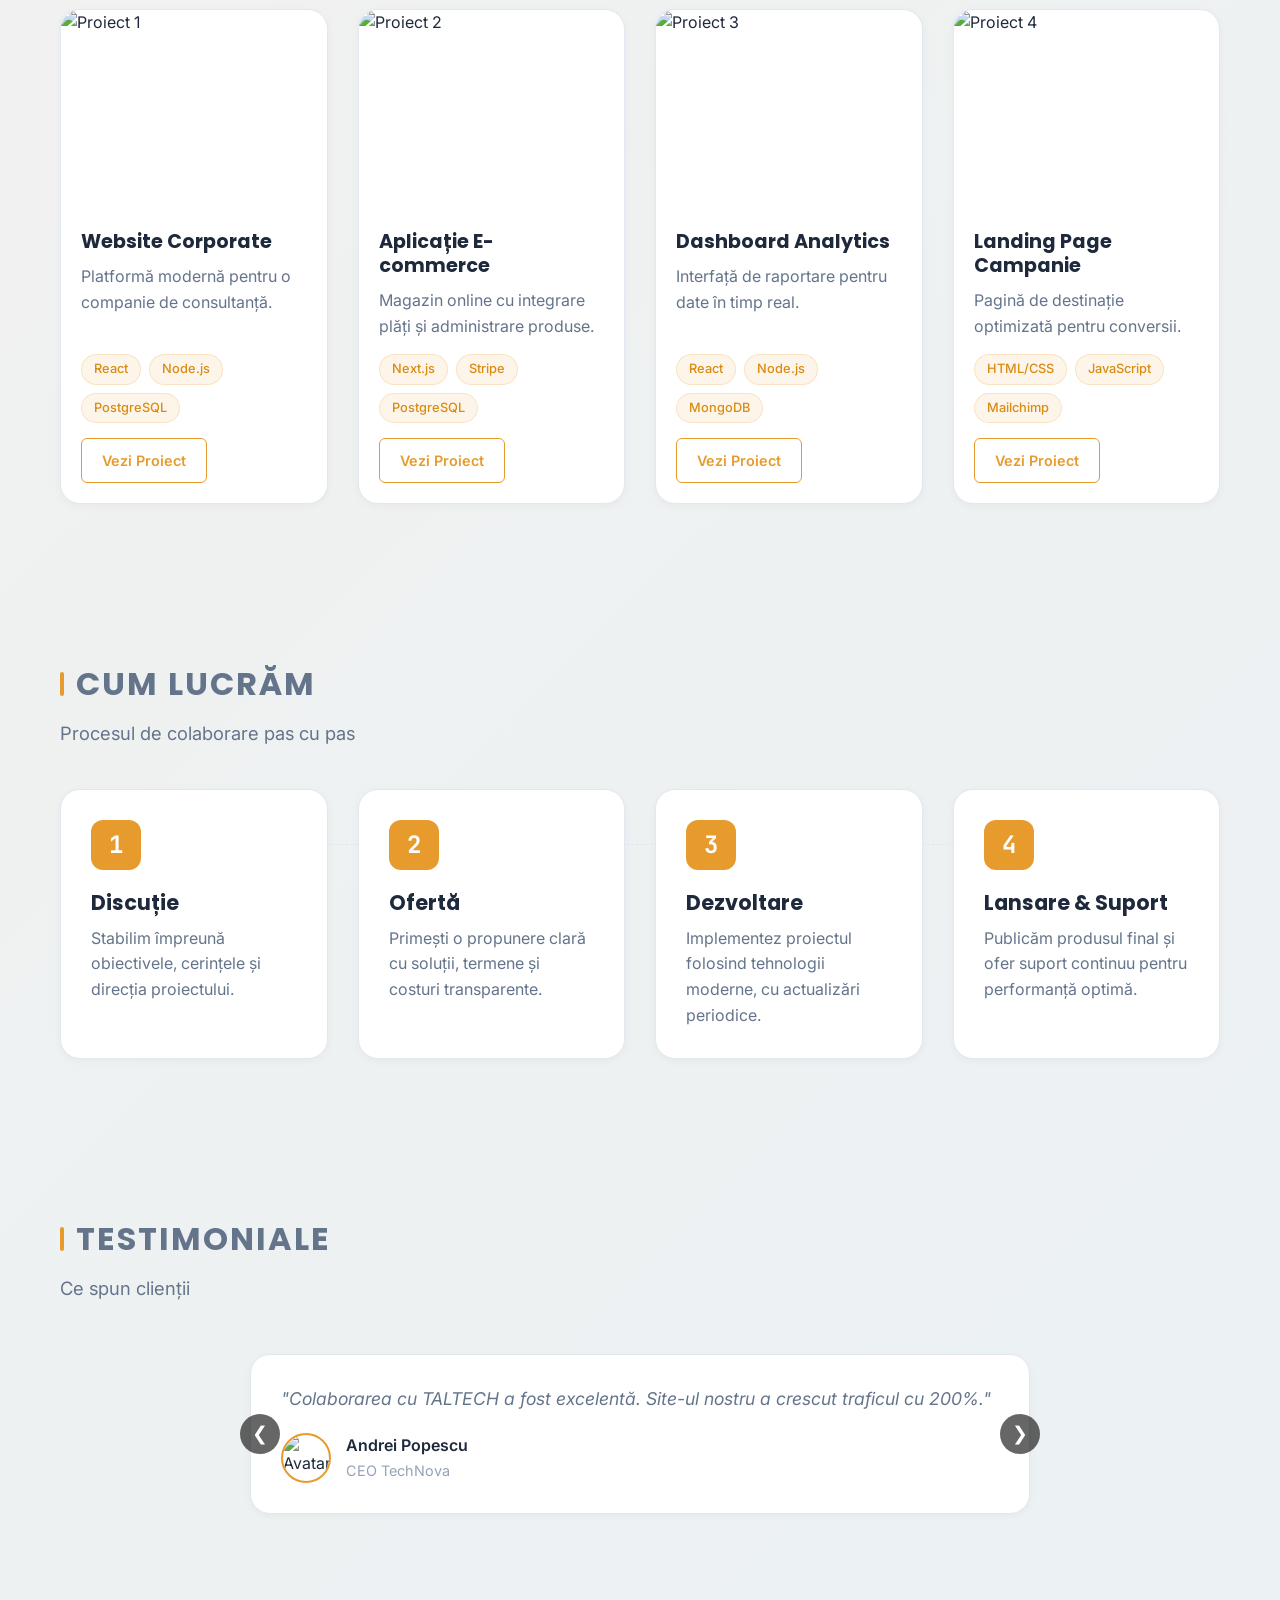
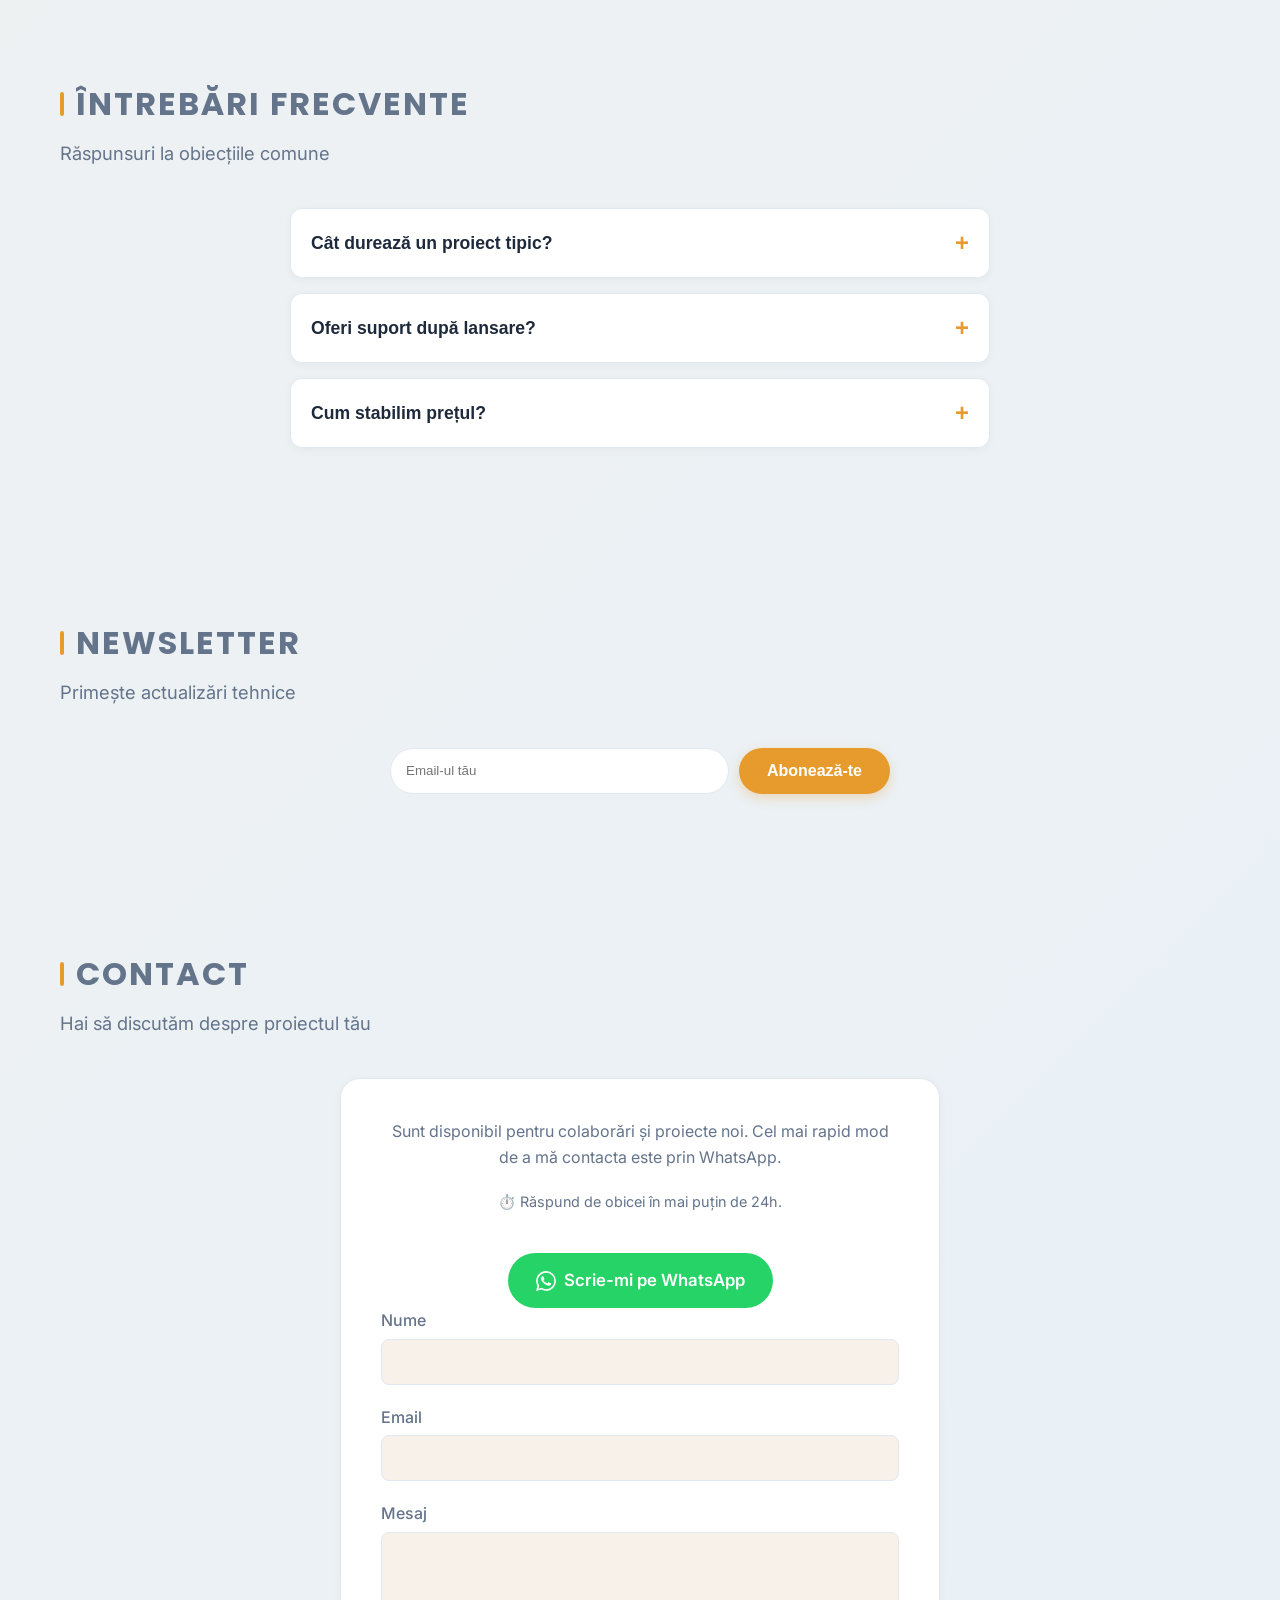
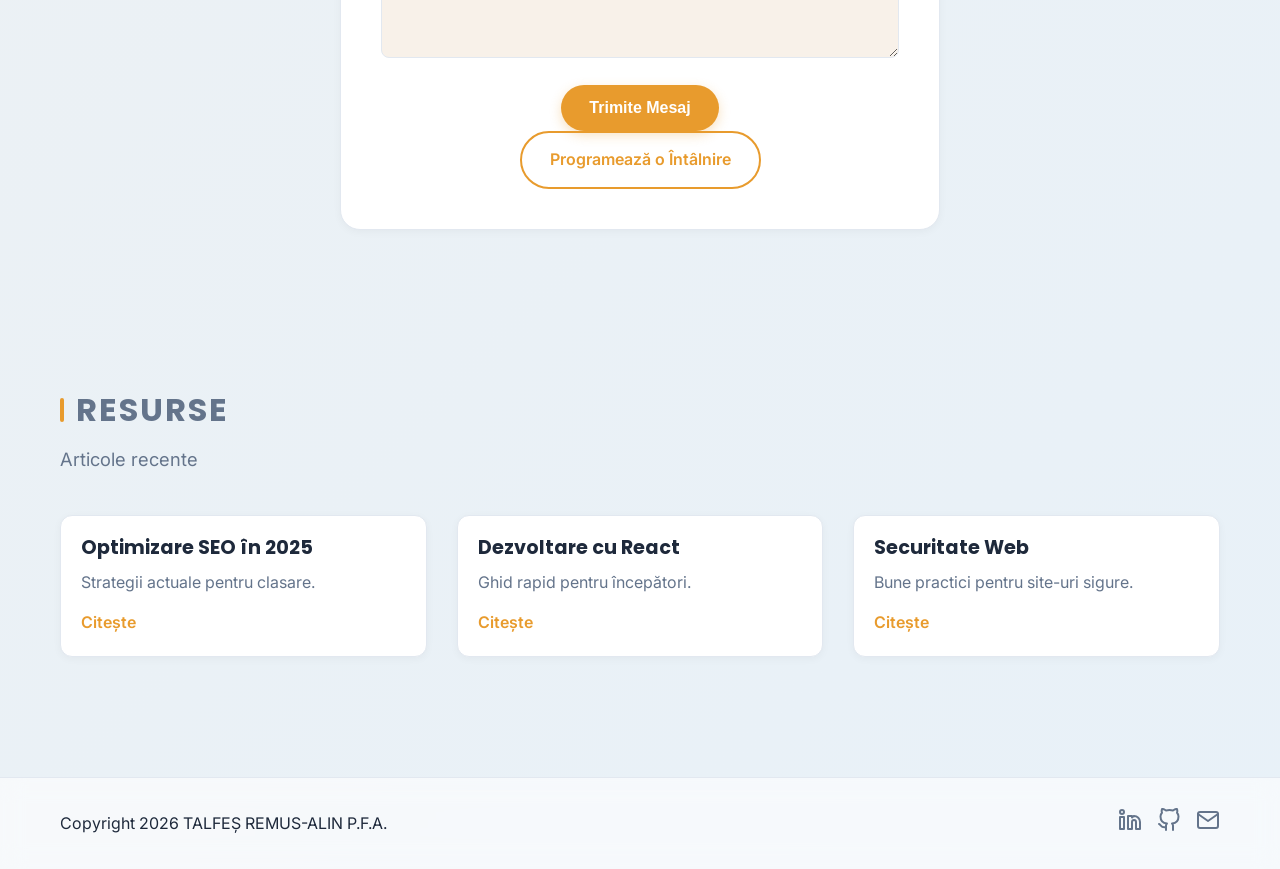
==== commit 7ad26916: "Update stylesheet link to new directory" ====
--- a/index.html
+++ b/index.html
@@ -27,7 +27,7 @@
         gtag('js', new Date());
         gtag('config', 'G-XXXXXXX');
     </script>
-    <link rel="stylesheet" href="style.css">
+    <link rel="stylesheet" href="styles/style.css">
     <script src="js/java.js" defer></script>
     <script type="application/ld+json">
     {
--- a/styles/style.css
+++ b/styles/style.css
@@ -0,0 +1,1853 @@
+*,
+*::before,
+*::after {
+    margin: 0;
+    padding: 0;
+    box-sizing: border-box;
+}
+
+[hidden] {
+    display: none !important;
+}
+
+:root {
+    --bg-start: #F8F1E9;
+    --bg-end: #E8F1F8;
+    --bg-card: #FFFFFF;
+    --text-primary: #1E293B;
+    --text-secondary: #64748B;
+    --text-muted: #94A3B8;
+    --accent: #E89B2D;
+    --accent-hover: #D98B12;
+    --blue: #3B82F6;
+    --green: #10B981;
+    --orange: #F59E0B;
+    --accent-rgb: 232,155,45;
+    --blue-rgb: 59,130,246;
+    --green-rgb: 16,185,129;
+    --orange-rgb: 245,158,11;
+    --border-light: #E2E8F0;
+    --shadow-sm: 0 2px 8px rgba(0,0,0,0.04);
+    --shadow-md: 0 8px 24px rgba(0,0,0,0.06);
+    --shadow-lg: 0 12px 32px rgba(0,0,0,0.08);
+    --navbar-bg: rgba(255,255,255,0.8);
+    --navbar-bg-scrolled: rgba(255,255,255,0.95);
+    --footer-bg: rgba(255,255,255,0.6);
+    --transition: 0.3s ease;
+    --border-radius: 20px;
+    --border-radius-sm: 12px;
+}
+
+[data-theme="dark"] {
+    --bg-start: #0d0d0d;
+    --bg-end: #1a1a1a;
+    --bg-card: #1f1f1f;
+    --text-primary: #f0f0f0;
+    --text-secondary: #b3b3b3;
+    --text-muted: #94a3b8;
+    --accent: #E89B2D;
+    --accent-hover: #D98B12;
+    --blue: #60A5FA;
+    --green: #34D399;
+    --orange: #FBBF24;
+    --accent-rgb: 232,155,45;
+    --blue-rgb: 96,165,250;
+    --green-rgb: 52,211,153;
+    --orange-rgb: 251,191,36;
+    --border-light: #2d2d2d;
+    --shadow-sm: 0 2px 8px rgba(0,0,0,0.3);
+    --shadow-md: 0 8px 24px rgba(0,0,0,0.4);
+    --shadow-lg: 0 12px 32px rgba(0,0,0,0.5);
+    --navbar-bg: rgba(13,13,13,0.8);
+    --navbar-bg-scrolled: rgba(13,13,13,0.95);
+    --footer-bg: rgba(13,13,13,0.6);
+}
+
+:root {
+    --font-heading: 'Poppins', sans-serif;
+    --font-body: 'Inter', sans-serif;
+    --font-mono: 'JetBrains Mono', monospace;
+}
+
+html {
+    scroll-behavior: smooth;
+}
+
+html.high-contrast {
+    --text-primary: #000000;
+    --text-secondary: #000000;
+    --text-muted: #000000;
+    --bg-start: #ffffff;
+    --bg-end: #ffffff;
+    --bg-card: #ffffff;
+    --accent: #000000;
+    --accent-hover: #000000;
+    --blue: #0000ee;
+    --green: #006400;
+    --orange: #8b4513;
+    --accent-rgb: 0,0,0;
+    --blue-rgb: 0,0,238;
+    --green-rgb: 0,100,0;
+    --orange-rgb: 139,69,19;
+    --border-light: #000000;
+    --shadow-sm: none;
+    --shadow-md: none;
+    --shadow-lg: none;
+    --navbar-bg: rgba(255,255,255,0.9);
+    --navbar-bg-scrolled: rgba(255,255,255,1);
+    --footer-bg: rgba(255,255,255,0.9);
+}
+
+html.high-contrast [data-theme="dark"] {
+    --text-primary: #ffffff;
+    --text-secondary: #ffffff;
+    --text-muted: #ffffff;
+    --bg-start: #000000;
+    --bg-end: #000000;
+    --bg-card: #000000;
+    --accent: #ffff00;
+    --accent-hover: #ffff00;
+    --blue: #00ffff;
+    --green: #00ff00;
+    --orange: #ffa500;
+    --accent-rgb: 255,255,0;
+    --blue-rgb: 0,255,255;
+    --green-rgb: 0,255,0;
+    --orange-rgb: 255,165,0;
+    --border-light: #ffffff;
+    --shadow-sm: none;
+    --shadow-md: none;
+    --shadow-lg: none;
+    --navbar-bg: rgba(0,0,0,0.9);
+    --navbar-bg-scrolled: rgba(0,0,0,1);
+    --footer-bg: rgba(0,0,0,0.9);
+}
+
+html, body {
+    overflow-x: hidden;
+    width: 100%;
+    max-width: 100%;
+    margin: 0;
+    padding: 0;
+}
+
+body {
+    font-family: var(--font-body);
+    background: linear-gradient(135deg, var(--bg-start) 0%, var(--bg-end) 100%);
+    color: var(--text-primary);
+    line-height: 1.6;
+    font-size: 16px;
+    min-height: 100vh;
+    transition: background 0.4s ease, color 0.4s ease;
+    cursor: auto;
+}
+
+body::-webkit-scrollbar {
+    width: 8px;
+}
+
+body::-webkit-scrollbar-track {
+    background: var(--bg-card);
+}
+
+body::-webkit-scrollbar-thumb {
+    background: var(--accent);
+    border-radius: 4px;
+}
+
+h1, h2, h3, h4 {
+    font-family: var(--font-heading);
+    font-weight: 700;
+    line-height: 1.25;
+    color: var(--text-primary);
+}
+
+a {
+    text-decoration: none;
+    color: inherit;
+    transition: color var(--transition);
+}
+
+img {
+    max-width: 100%;
+    display: block;
+}
+
+.container {
+    width: 100%;
+    max-width: 1200px;
+    margin: 0 auto;
+    padding: 0 20px;
+}
+
+.section {
+    padding: 80px 0;
+    scroll-margin-top: 80px;
+}
+
+.section-title {
+    font-size: 2rem;
+    text-transform: uppercase;
+    letter-spacing: 2px;
+    color: var(--text-secondary);
+    margin-bottom: 15px;
+    text-align: left;
+    display: flex;
+    align-items: center;
+    gap: 12px;
+}
+
+.section-title::before {
+    content: '';
+    width: 4px;
+    height: 24px;
+    background-color: var(--accent);
+    border-radius: 4px;
+}
+
+.section-subtitle {
+    text-align: left;
+    color: var(--text-secondary);
+    margin-bottom: 40px;
+    font-size: 1.15rem;
+}
+
+.btn {
+    display: inline-flex;
+    align-items: center;
+    gap: 8px;
+    padding: 14px 28px;
+    border-radius: 999px;
+    font-weight: 600;
+    font-size: 1rem;
+    cursor: pointer;
+    transition: all var(--transition);
+    border: none;
+    background: none;
+    color: inherit;
+    white-space: nowrap;
+}
+
+.btn-primary {
+    background-color: var(--accent);
+    color: #fff;
+    box-shadow: 0 4px 12px rgba(var(--accent-rgb), 0.3);
+}
+
+.btn-primary:hover {
+    background-color: var(--accent-hover);
+    transform: translateY(-2px);
+    box-shadow: 0 8px 20px rgba(var(--accent-rgb), 0.4);
+}
+
+.btn-secondary {
+    border: 2px solid var(--accent);
+    color: var(--accent);
+    background: transparent;
+}
+
+.btn-secondary:hover {
+    background-color: var(--accent);
+    color: #fff;
+    transform: translateY(-2px);
+}
+
+.btn-whatsapp {
+    background-color: #25d366;
+    color: #fff;
+    font-size: 1.05rem;
+    margin-top: 20px;
+}
+
+.btn-whatsapp:hover {
+    background-color: #1ebe5b;
+    transform: translateY(-2px);
+    box-shadow: 0 8px 20px rgba(37,211,102,0.4);
+}
+
+.loader {
+    position: fixed;
+    top: 0;
+    left: 0;
+    width: 100%;
+    height: 100%;
+    background: var(--bg-card);
+    z-index: 9999;
+    display: flex;
+    align-items: center;
+    justify-content: center;
+    transition: opacity 0.5s ease, visibility 0.5s ease;
+}
+
+.loader.hidden {
+    opacity: 0;
+    visibility: hidden;
+}
+
+.loader-spinner {
+    width: 50px;
+    height: 50px;
+    border: 4px solid var(--accent);
+    border-top-color: transparent;
+    border-radius: 50%;
+    animation: spin 1s linear infinite;
+}
+
+@keyframes spin {
+    to { transform: rotate(360deg); }
+}
+
+.custom-cursor {
+    position: fixed;
+    width: 20px;
+    height: 20px;
+    border-radius: 50%;
+    background: var(--accent);
+    pointer-events: none;
+    z-index: 10000;
+    transform: translate(-50%, -50%);
+    transition: width 0.2s, height 0.2s, background 0.2s;
+    mix-blend-mode: difference;
+}
+
+.custom-cursor.hover {
+    width: 40px;
+    height: 40px;
+    background: transparent;
+    border: 2px solid var(--accent);
+}
+
+@media (max-width: 767px), (pointer: coarse) {
+    .custom-cursor {
+        display: none;
+    }
+    body {
+        cursor: auto;
+    }
+}
+
+.hidden {
+    opacity: 0;
+    transform: translateY(30px);
+    transition: opacity 0.6s ease, transform 0.6s ease;
+}
+
+.hidden.visible {
+    opacity: 1;
+    transform: translateY(0);
+}
+
+.scroll-progress {
+    position: fixed;
+    top: 0;
+    left: 0;
+    width: 0;
+    height: 3px;
+    background: var(--accent);
+    z-index: 1001;
+}
+
+#navbar {
+    position: fixed;
+    top: 0;
+    left: 0;
+    width: 100%;
+    z-index: 1000;
+    background: var(--navbar-bg);
+    backdrop-filter: blur(12px);
+    -webkit-backdrop-filter: blur(12px);
+    border-bottom: 1px solid var(--border-light);
+    transition: background 0.4s ease, box-shadow 0.4s ease;
+}
+
+#navbar.scrolled {
+    background: var(--navbar-bg-scrolled);
+    box-shadow: 0 4px 12px rgba(0,0,0,0.05);
+}
+
+.nav-container {
+    display: flex;
+    align-items: center;
+    justify-content: space-between;
+    height: 80px;
+    gap: 20px;
+}
+
+.logo {
+    display: flex;
+    flex-direction: column;
+    align-items: flex-start;
+    line-height: 1.2;
+    gap: 4px;
+}
+
+.logo-frame {
+    font-family: var(--font-heading);
+    font-weight: 700;
+    font-size: 1.4rem;
+    letter-spacing: 2px;
+    color: var(--accent);
+    border: 2px solid var(--accent);
+    padding: 8px 15px;
+    border-radius: 8px;
+    transition: all var(--transition);
+}
+
+.logo:hover .logo-frame {
+    background-color: var(--accent);
+    color: #fff;
+}
+
+.logo small {
+    font-size: 0.75rem;
+    color: var(--text-secondary);
+    font-weight: 500;
+}
+
+#nav-menu ul {
+    display: flex;
+    list-style: none;
+    gap: 30px;
+}
+
+.nav-link {
+    font-weight: 500;
+    color: var(--text-secondary);
+    position: relative;
+    transition: color var(--transition);
+}
+
+.nav-link:hover,
+.nav-link.active {
+    color: var(--accent);
+}
+
+.nav-link::after {
+    content: '';
+    position: absolute;
+    bottom: -5px;
+    left: 0;
+    width: 0;
+    height: 2px;
+    background: var(--accent);
+    border-radius: 2px;
+    transition: width var(--transition);
+}
+
+.nav-link:hover::after,
+.nav-link.active::after {
+    width: 100%;
+}
+
+.nav-actions {
+    display: flex;
+    align-items: center;
+    gap: 15px;
+}
+
+.availability-badge {
+    display: flex;
+    align-items: center;
+    gap: 6px;
+    font-size: 0.8rem;
+    color: var(--green);
+    font-weight: 500;
+    white-space: nowrap;
+}
+
+.pulse-dot {
+    width: 8px;
+    height: 8px;
+    background: var(--green);
+    border-radius: 50%;
+    animation: pulse 1.5s infinite;
+}
+
+@keyframes pulse {
+    0% { opacity: 1; }
+    50% { opacity: 0.3; }
+    100% { opacity: 1; }
+}
+
+.lang-toggle,
+.contrast-toggle,
+.theme-toggle {
+    background: none;
+    border: 1px solid var(--border-light);
+    border-radius: 50%;
+    width: 40px;
+    height: 40px;
+    display: flex;
+    align-items: center;
+    justify-content: center;
+    cursor: pointer;
+    font-size: 0.9rem;
+    font-weight: 600;
+    transition: all var(--transition);
+    color: var(--text-primary);
+    white-space: nowrap;
+}
+
+.theme-toggle:hover,
+.lang-toggle:hover,
+.contrast-toggle:hover {
+    border-color: var(--accent);
+    transform: scale(1.1);
+}
+
+.hamburger {
+    display: none;
+    flex-direction: column;
+    gap: 5px;
+    background: none;
+    border: none;
+    cursor: pointer;
+    padding: 5px;
+}
+
+.hamburger .bar {
+    width: 25px;
+    height: 3px;
+    background: var(--text-primary);
+    border-radius: 3px;
+    transition: all var(--transition);
+}
+
+.hamburger.active .bar:nth-child(1) {
+    transform: translateY(8px) rotate(45deg);
+}
+
+.hamburger.active .bar:nth-child(2) {
+    opacity: 0;
+}
+
+.hamburger.active .bar:nth-child(3) {
+    transform: translateY(-8px) rotate(-45deg);
+}
+
+.hero {
+    min-height: 100vh;
+    min-height: 100svh;
+    display: flex;
+    align-items: center;
+    position: relative;
+    overflow: hidden;
+    padding-top: 80px;
+}
+
+.hero::before {
+    content: '';
+    position: absolute;
+    top: -20%;
+    right: -10%;
+    width: 600px;
+    height: 600px;
+    border-radius: 50%;
+    background: radial-gradient(circle, rgba(var(--accent-rgb), 0.1) 0%, transparent 70%);
+    pointer-events: none;
+}
+
+.hero::after {
+    content: '';
+    position: absolute;
+    bottom: -20%;
+    left: -10%;
+    width: 600px;
+    height: 600px;
+    border-radius: 50%;
+    background: radial-gradient(circle, rgba(var(--blue-rgb), 0.08) 0%, transparent 70%);
+    pointer-events: none;
+}
+
+.hero-content {
+    position: relative;
+    z-index: 1;
+    max-width: 800px;
+}
+
+.hero-subtitle {
+    color: var(--accent);
+    font-weight: 600;
+    letter-spacing: 1px;
+    text-transform: uppercase;
+    margin-bottom: 15px;
+    font-size: 0.9rem;
+}
+
+.hero-title {
+    font-size: 3.5rem;
+    margin-bottom: 20px;
+    line-height: 1.15;
+    color: var(--text-primary);
+}
+
+.typing-cursor {
+    display: inline-block;
+    width: 2px;
+    background: var(--accent);
+    margin-left: 2px;
+    animation: blink 1s step-end infinite;
+}
+
+@keyframes blink {
+    from, to { opacity: 1; }
+    50% { opacity: 0; }
+}
+
+.hero-text {
+    font-size: 1.25rem;
+    color: var(--text-secondary);
+    max-width: 650px;
+    margin-bottom: 30px;
+}
+
+.hero-buttons {
+    display: flex;
+    gap: 15px;
+    flex-wrap: wrap;
+}
+
+.hero-stats {
+    display: flex;
+    gap: 30px;
+    margin-top: 40px;
+    flex-wrap: wrap;
+}
+
+.hero-stat {
+    display: flex;
+    flex-direction: column;
+    align-items: flex-start;
+    flex: 1 1 150px;
+    min-width: 120px;
+}
+
+.hero-stat .stat-number {
+    font-family: var(--font-heading);
+    font-weight: 700;
+    font-size: 1.8rem;
+    color: var(--accent);
+}
+
+.hero-stat .stat-suffix {
+    font-size: 1.2rem;
+    color: var(--accent);
+}
+
+.hero-stat .stat-label {
+    font-size: 0.9rem;
+    color: var(--text-secondary);
+}
+
+.trust-bar {
+    padding: 30px 0;
+    background: var(--bg-card);
+    border-top: 1px solid var(--border-light);
+    border-bottom: 1px solid var(--border-light);
+}
+
+.trust-text {
+    text-align: center;
+    color: var(--text-secondary);
+    font-size: 0.9rem;
+    margin-bottom: 15px;
+}
+
+.trust-logos {
+    display: flex;
+    justify-content: center;
+    gap: 30px;
+    flex-wrap: wrap;
+}
+
+.trust-logo {
+    font-weight: 600;
+    color: var(--text-muted);
+}
+
+.reasons-grid {
+    display: grid;
+    grid-template-columns: 1fr;
+    gap: 30px;
+}
+
+.reason-card {
+    background: var(--bg-card);
+    padding: 30px;
+    border-radius: var(--border-radius);
+    text-align: left;
+    transition: transform 0.3s ease, box-shadow 0.3s ease;
+    box-shadow: var(--shadow-sm);
+    border: 1px solid var(--border-light);
+}
+
+.reason-card:hover {
+    transform: translateY(-5px);
+    box-shadow: var(--shadow-md);
+}
+
+.reason-icon {
+    font-size: 2rem;
+    margin-bottom: 15px;
+}
+
+.reason-card h3 {
+    font-size: 1.3rem;
+    margin-bottom: 10px;
+}
+
+.reason-card p {
+    color: var(--text-secondary);
+}
+
+.services-grid {
+    display: grid;
+    grid-template-columns: repeat(auto-fill, minmax(280px, 1fr));
+    gap: 30px;
+}
+
+.service-card {
+    background: var(--bg-card);
+    padding: 30px;
+    border-radius: var(--border-radius);
+    text-align: left;
+    transition: transform 0.3s ease, box-shadow 0.3s ease;
+    box-shadow: var(--shadow-sm);
+    border: 1px solid var(--border-light);
+}
+
+.service-card:hover {
+    transform: translateY(-5px);
+    box-shadow: var(--shadow-md);
+}
+
+.service-icon {
+    margin-bottom: 15px;
+    color: var(--accent);
+    background: rgba(var(--accent-rgb), 0.1);
+    width: 50px;
+    height: 50px;
+    border-radius: 12px;
+    display: flex;
+    align-items: center;
+    justify-content: center;
+}
+
+.service-icon--blue {
+    color: var(--blue);
+    background: rgba(var(--blue-rgb), 0.1);
+}
+
+.service-icon--green {
+    color: var(--green);
+    background: rgba(var(--green-rgb), 0.1);
+}
+
+.service-icon--orange {
+    color: var(--orange);
+    background: rgba(var(--orange-rgb), 0.1);
+}
+
+.service-card h3 {
+    font-size: 1.3rem;
+    margin-bottom: 10px;
+}
+
+.service-card p {
+    color: var(--text-secondary);
+    margin-bottom: 15px;
+}
+
+.tech-list {
+    list-style: none;
+    display: flex;
+    flex-wrap: wrap;
+    gap: 8px;
+}
+
+.tech-list li {
+    background: rgba(var(--accent-rgb), 0.1);
+    color: var(--accent-hover);
+    padding: 4px 12px;
+    border-radius: 20px;
+    font-size: 0.8rem;
+    font-weight: 500;
+    border: 1px solid rgba(var(--accent-rgb), 0.2);
+    transition: transform 0.2s ease, background 0.2s ease;
+}
+
+.tech-list li:hover {
+    transform: scale(1.05);
+    background: rgba(var(--accent-rgb), 0.15);
+}
+
+.section-offer {
+    background: var(--bg-card);
+}
+
+.offer-container {
+    text-align: center;
+}
+
+.offer-container h2 {
+    font-size: 2rem;
+    margin-bottom: 10px;
+}
+
+.offer-text {
+    font-size: 1.3rem;
+    margin-bottom: 10px;
+}
+
+.offer-code {
+    font-size: 1.2rem;
+    margin-bottom: 20px;
+}
+
+.offer-code strong {
+    color: var(--accent);
+}
+
+.about-container {
+    max-width: 800px;
+    margin: 0 auto;
+    background: var(--bg-card);
+    padding: 40px;
+    border-radius: var(--border-radius);
+    box-shadow: var(--shadow-sm);
+    border: 1px solid var(--border-light);
+}
+
+.about-text .section-title {
+    margin-bottom: 20px;
+}
+
+.about-highlight {
+    color: var(--accent-hover);
+    font-weight: 600;
+    font-size: 1.1rem;
+    margin: 15px 0;
+}
+
+.about-text p {
+    margin-bottom: 15px;
+    color: var(--text-secondary);
+}
+
+.tech-row {
+    margin-top: 20px;
+}
+
+.tech-row h4 {
+    font-family: var(--font-body);
+    font-weight: 600;
+    margin-bottom: 10px;
+    color: var(--text-primary);
+}
+
+.tech-tags {
+    display: flex;
+    flex-wrap: wrap;
+    gap: 10px;
+}
+
+.tech-tag {
+    background: rgba(var(--accent-rgb), 0.1);
+    color: var(--accent-hover);
+    padding: 6px 15px;
+    border-radius: 20px;
+    font-size: 0.9rem;
+    font-weight: 500;
+    border: 1px solid rgba(var(--accent-rgb), 0.2);
+    transition: transform 0.2s ease, background 0.2s ease;
+}
+
+.tech-tag:hover {
+    transform: scale(1.05);
+    background: rgba(var(--accent-rgb), 0.15);
+}
+
+.certifications {
+    margin-top: 20px;
+}
+
+.certifications h4 {
+    margin-bottom: 10px;
+}
+
+.cert-badge {
+    display: inline-block;
+    background: rgba(var(--accent-rgb), 0.1);
+    color: var(--accent-hover);
+    padding: 6px 12px;
+    border-radius: 20px;
+    font-size: 0.8rem;
+    margin-right: 8px;
+    border: 1px solid rgba(var(--accent-rgb), 0.2);
+}
+
+.pricing-grid {
+    display: grid;
+    grid-template-columns: 1fr;
+    gap: 30px;
+}
+
+.pricing-card {
+    background: var(--bg-card);
+    padding: 30px;
+    border-radius: var(--border-radius);
+    text-align: center;
+    transition: transform 0.3s ease, box-shadow 0.3s ease;
+    box-shadow: var(--shadow-sm);
+    border: 1px solid var(--border-light);
+    display: flex;
+    flex-direction: column;
+}
+
+.pricing-card--featured {
+    border: 2px solid var(--accent);
+    transform: scale(1.02);
+}
+
+.pricing-card:hover {
+    transform: translateY(-5px);
+    box-shadow: var(--shadow-md);
+}
+
+.pricing-card h3 {
+    font-size: 1.5rem;
+    margin-bottom: 10px;
+}
+
+.pricing-card .price {
+    font-family: var(--font-heading);
+    font-weight: 700;
+    font-size: 2.5rem;
+    color: var(--accent);
+    margin-bottom: 10px;
+}
+
+.pricing-card p {
+    color: var(--text-secondary);
+    margin-bottom: 20px;
+}
+
+.pricing-features {
+    list-style: none;
+    margin-bottom: 30px;
+    flex-grow: 1;
+}
+
+.pricing-features li {
+    padding: 8px 0;
+    color: var(--text-secondary);
+    border-bottom: 1px solid var(--border-light);
+}
+
+.pricing-features li:last-child {
+    border-bottom: none;
+}
+
+.pricing-features li::before {
+    content: '✓';
+    color: var(--green);
+    margin-right: 8px;
+    font-weight: 600;
+}
+
+.pricing-card .btn {
+    align-self: center;
+}
+
+.portfolio-grid {
+    display: grid;
+    grid-template-columns: 1fr;
+    gap: 30px;
+}
+
+.portfolio-card {
+    background: var(--bg-card);
+    border-radius: var(--border-radius);
+    overflow: hidden;
+    transition: transform 0.3s ease, box-shadow 0.3s ease;
+    display: flex;
+    flex-direction: column;
+    box-shadow: var(--shadow-sm);
+    border: 1px solid var(--border-light);
+}
+
+.portfolio-card:hover {
+    transform: translateY(-5px);
+    box-shadow: var(--shadow-md);
+}
+
+.portfolio-image {
+    width: 100%;
+    height: 200px;
+    overflow: hidden;
+    cursor: zoom-in;
+}
+
+.portfolio-image img {
+    width: 100%;
+    height: 100%;
+    object-fit: cover;
+    transition: transform 0.4s ease;
+}
+
+.portfolio-card:hover .portfolio-image img {
+    transform: scale(1.05);
+}
+
+.portfolio-body {
+    padding: 20px;
+    display: flex;
+    flex-direction: column;
+    flex: 1;
+}
+
+.portfolio-body h3 {
+    font-size: 1.2rem;
+    margin-bottom: 10px;
+}
+
+.portfolio-body p {
+    color: var(--text-secondary);
+    margin-bottom: 15px;
+    flex-grow: 1;
+}
+
+.tech-stack {
+    display: flex;
+    flex-wrap: wrap;
+    gap: 8px;
+    margin-bottom: 15px;
+}
+
+.tech-stack span {
+    background: rgba(var(--accent-rgb), 0.1);
+    color: var(--accent-hover);
+    padding: 4px 12px;
+    border-radius: 20px;
+    font-size: 0.8rem;
+    font-weight: 500;
+    border: 1px solid rgba(var(--accent-rgb), 0.2);
+}
+
+.btn-outline {
+    border: 1px solid var(--accent);
+    color: var(--accent);
+    padding: 10px 20px;
+    font-size: 0.9rem;
+    border-radius: 6px;
+    background: transparent;
+    transition: all var(--transition);
+    align-self: flex-start;
+}
+
+.btn-outline:hover {
+    background: var(--accent);
+    color: #fff;
+}
+
+.process-grid {
+    display: grid;
+    grid-template-columns: 1fr;
+    gap: 30px;
+    position: relative;
+}
+
+@media screen and (min-width: 768px) {
+    .process-grid::before {
+        content: '';
+        position: absolute;
+        top: 55px;
+        left: 12.5%;
+        width: 75%;
+        border-top: 1px dashed var(--border-light);
+        z-index: 0;
+    }
+    .process-step {
+        position: relative;
+        z-index: 1;
+        background: var(--bg-card);
+    }
+}
+
+.process-step {
+    background: var(--bg-card);
+    padding: 30px;
+    border-radius: var(--border-radius);
+    text-align: left;
+    transition: transform 0.3s ease, box-shadow 0.3s ease;
+    box-shadow: var(--shadow-sm);
+    border: 1px solid var(--border-light);
+}
+
+.process-step:hover {
+    transform: translateY(-5px);
+    box-shadow: var(--shadow-md);
+}
+
+.step-number {
+    width: 50px;
+    height: 50px;
+    background: var(--accent);
+    color: #fff;
+    border-radius: 12px;
+    display: flex;
+    align-items: center;
+    justify-content: center;
+    font-family: var(--font-mono);
+    font-size: 1.5rem;
+    font-weight: 700;
+    margin-bottom: 20px;
+}
+
+.process-step h3 {
+    font-size: 1.3rem;
+    margin-bottom: 10px;
+}
+
+.process-step p {
+    color: var(--text-secondary);
+}
+
+.testimonial-slider {
+    position: relative;
+    max-width: 800px;
+    margin: 0 auto;
+    overflow: hidden;
+}
+
+.testimonial-track {
+    display: flex;
+    transition: transform 0.5s ease;
+}
+
+.testimonial-slide {
+    min-width: 100%;
+    padding: 10px;
+}
+
+.testimonial-card {
+    background: var(--bg-card);
+    border-radius: var(--border-radius);
+    padding: 30px;
+    box-shadow: var(--shadow-sm);
+    border: 1px solid var(--border-light);
+}
+
+.testimonial-text {
+    font-size: 1.1rem;
+    font-style: italic;
+    color: var(--text-secondary);
+    margin-bottom: 20px;
+}
+
+.testimonial-author {
+    display: flex;
+    align-items: center;
+    gap: 15px;
+}
+
+.avatar {
+    width: 50px;
+    height: 50px;
+    border-radius: 50%;
+    border: 2px solid var(--accent);
+}
+
+.author-info {
+    display: flex;
+    flex-direction: column;
+}
+
+.author-name {
+    font-weight: 600;
+    color: var(--text-primary);
+}
+
+.author-company {
+    font-size: 0.9rem;
+    color: var(--text-muted);
+}
+
+.slider-btn {
+    position: absolute;
+    top: 50%;
+    transform: translateY(-50%);
+    background: rgba(0,0,0,0.6);
+    color: #fff;
+    border: none;
+    width: 40px;
+    height: 40px;
+    border-radius: 50%;
+    cursor: pointer;
+    font-size: 1.2rem;
+    transition: all var(--transition);
+    z-index: 2;
+}
+
+.slider-btn:hover {
+    background: var(--accent);
+    color: #fff;
+}
+
+.slider-btn.prev {
+    left: 0;
+}
+
+.slider-btn.next {
+    right: 0;
+}
+
+.faq-list {
+    max-width: 700px;
+    margin: 0 auto;
+}
+
+.faq-item {
+    background: var(--bg-card);
+    border-radius: var(--border-radius-sm);
+    margin-bottom: 15px;
+    box-shadow: var(--shadow-sm);
+    border: 1px solid var(--border-light);
+    overflow: hidden;
+}
+
+.faq-question {
+    width: 100%;
+    text-align: left;
+    background: none;
+    border: none;
+    padding: 20px;
+    font-size: 1.1rem;
+    font-weight: 600;
+    color: var(--text-primary);
+    cursor: pointer;
+    display: flex;
+    justify-content: space-between;
+    align-items: center;
+    transition: background 0.2s;
+}
+
+.faq-question:hover {
+    background: rgba(var(--accent-rgb), 0.05);
+}
+
+.faq-question::after {
+    content: '+';
+    font-size: 1.5rem;
+    color: var(--accent);
+}
+
+.faq-item.active .faq-question::after {
+    content: '−';
+}
+
+.faq-answer {
+    max-height: 0;
+    overflow: hidden;
+    transition: max-height 0.3s ease;
+    padding: 0 20px;
+}
+
+.faq-item.active .faq-answer {
+    max-height: 300px;
+    padding-bottom: 20px;
+}
+
+.faq-answer p {
+    color: var(--text-secondary);
+}
+
+.newsletter-content {
+    display: flex;
+    gap: 10px;
+    max-width: 500px;
+    margin: 0 auto;
+    flex-wrap: wrap;
+}
+
+#newsletter-email {
+    flex: 1 1 200px;
+    padding: 12px 15px;
+    border: 1px solid var(--border-light);
+    border-radius: 999px;
+    background: var(--bg-card);
+    color: var(--text-primary);
+}
+
+#newsletter-email:focus {
+    outline: none;
+    border-color: var(--accent);
+}
+
+.contact-container {
+    text-align: center;
+}
+
+.contact-content {
+    max-width: 600px;
+    margin: 0 auto;
+    background: var(--bg-card);
+    padding: 40px;
+    border-radius: var(--border-radius);
+    box-shadow: var(--shadow-sm);
+    border: 1px solid var(--border-light);
+}
+
+.contact-content p {
+    margin-bottom: 20px;
+    color: var(--text-secondary);
+}
+
+.response-time {
+    font-size: 0.9rem;
+    color: var(--text-muted);
+    text-align: center;
+}
+
+.form-group {
+    margin-bottom: 20px;
+    text-align: left;
+}
+
+.form-group label {
+    display: block;
+    margin-bottom: 5px;
+    font-weight: 500;
+    color: var(--text-secondary);
+}
+
+.form-group input,
+.form-group textarea {
+    width: 100%;
+    padding: 12px 15px;
+    border: 1px solid var(--border-light);
+    border-radius: 8px;
+    background: var(--bg-start);
+    color: var(--text-primary);
+    font-family: var(--font-body);
+    font-size: 1rem;
+    transition: border-color var(--transition);
+}
+
+.form-group input:focus,
+.form-group textarea:focus {
+    outline: none;
+    border-color: var(--accent);
+}
+
+.form-success {
+    margin-top: 20px;
+    padding: 10px;
+    background: rgba(var(--green-rgb), 0.1);
+    color: var(--green);
+    border-radius: 8px;
+}
+
+.blog-grid {
+    display: grid;
+    grid-template-columns: 1fr;
+    gap: 30px;
+}
+
+.blog-card {
+    background: var(--bg-card);
+    padding: 20px;
+    border-radius: var(--border-radius-sm);
+    box-shadow: var(--shadow-sm);
+    border: 1px solid var(--border-light);
+}
+
+.blog-card h3 {
+    font-size: 1.2rem;
+    margin-bottom: 10px;
+}
+
+.blog-card p {
+    color: var(--text-secondary);
+    margin-bottom: 15px;
+}
+
+.blog-card a {
+    color: var(--accent);
+    font-weight: 600;
+}
+
+.footer {
+    background: var(--footer-bg);
+    backdrop-filter: blur(12px);
+    border-top: 1px solid var(--border-light);
+    padding: 30px 0;
+    margin-top: 40px;
+}
+
+.footer-container {
+    display: flex;
+    flex-direction: column;
+    align-items: center;
+    gap: 15px;
+    text-align: center;
+}
+
+.footer-social {
+    display: flex;
+    gap: 15px;
+}
+
+.footer-social a {
+    color: var(--text-secondary);
+    transition: color var(--transition);
+}
+
+.footer-social a:hover {
+    color: var(--accent);
+}
+
+.whatsapp-float {
+    position: fixed;
+    bottom: 30px;
+    right: 30px;
+    width: 60px;
+    height: 60px;
+    background-color: #25d366;
+    border-radius: 50%;
+    display: flex;
+    align-items: center;
+    justify-content: center;
+    color: #fff;
+    box-shadow: 0 4px 20px rgba(37,211,102,0.4);
+    z-index: 999;
+    transition: all var(--transition);
+}
+
+.whatsapp-float:hover {
+    transform: scale(1.1);
+    background-color: #1ebe5b;
+    box-shadow: 0 8px 30px rgba(37,211,102,0.5);
+}
+
+.live-chat {
+    position: fixed;
+    bottom: 100px;
+    right: 30px;
+    width: 50px;
+    height: 50px;
+    background-color: var(--accent);
+    color: #fff;
+    border: none;
+    border-radius: 50%;
+    font-size: 1.5rem;
+    display: flex;
+    align-items: center;
+    justify-content: center;
+    box-shadow: 0 4px 15px rgba(var(--accent-rgb), 0.4);
+    cursor: pointer;
+    z-index: 998;
+    transition: all var(--transition);
+}
+
+.live-chat:hover {
+    transform: scale(1.1);
+    background-color: var(--accent-hover);
+}
+
+.scroll-top {
+    position: fixed;
+    bottom: 30px;
+    left: 30px;
+    width: 50px;
+    height: 50px;
+    background: var(--bg-card);
+    color: var(--accent);
+    border: 1px solid var(--border-light);
+    border-radius: 50%;
+    font-size: 1.5rem;
+    cursor: pointer;
+    display: flex;
+    align-items: center;
+    justify-content: center;
+    opacity: 0;
+    pointer-events: none;
+    transition: all var(--transition);
+    z-index: 999;
+    box-shadow: var(--shadow-sm);
+}
+
+.scroll-top.visible {
+    opacity: 1;
+    pointer-events: auto;
+}
+
+.scroll-top:hover {
+    background: var(--accent);
+    color: #fff;
+    border-color: var(--accent);
+}
+
+.download-cv {
+    position: fixed;
+    bottom: 160px;
+    right: 30px;
+    background: var(--bg-card);
+    color: var(--text-primary);
+    border: 1px solid var(--border-light);
+    border-radius: 999px;
+    padding: 8px 15px;
+    font-size: 0.8rem;
+    z-index: 998;
+    box-shadow: var(--shadow-sm);
+    white-space: nowrap;
+}
+
+.mobile-cta {
+    display: none;
+}
+
+.lightbox {
+    position: fixed;
+    top: 0;
+    left: 0;
+    width: 100%;
+    height: 100%;
+    background: rgba(0,0,0,0.8);
+    z-index: 10001;
+    display: flex;
+    align-items: center;
+    justify-content: center;
+}
+
+.lightbox-content {
+    max-width: 90%;
+    max-height: 90%;
+    object-fit: contain;
+}
+
+.lightbox-close {
+    position: absolute;
+    top: 20px;
+    right: 30px;
+    font-size: 2rem;
+    color: #fff;
+    cursor: pointer;
+    transition: color 0.2s;
+}
+
+.lightbox-close:hover {
+    color: var(--accent);
+}
+
+.thanks-overlay {
+    position: fixed;
+    top: 0;
+    left: 0;
+    width: 100%;
+    height: 100%;
+    background: rgba(0,0,0,0.5);
+    z-index: 10000;
+    display: flex;
+    align-items: center;
+    justify-content: center;
+}
+
+.thanks-content {
+    background: var(--bg-card);
+    padding: 40px;
+    border-radius: var(--border-radius);
+    text-align: center;
+}
+
+.thanks-content h2 {
+    font-size: 2rem;
+    margin-bottom: 10px;
+}
+
+.thanks-content p {
+    margin-bottom: 20px;
+}
+
+.btn:focus-visible,
+.nav-link:focus-visible,
+.theme-toggle:focus-visible,
+.lang-toggle:focus-visible,
+.contrast-toggle:focus-visible,
+.logo:focus-visible {
+    outline: 2px solid var(--accent);
+    outline-offset: 3px;
+    border-radius: 4px;
+}
+
+.skip-link {
+    position: absolute;
+    top: -40px;
+    left: 0;
+    background: var(--accent);
+    color: #fff;
+    padding: 10px 20px;
+    z-index: 1001;
+    transition: top 0.3s ease;
+    border-radius: 0 0 4px 0;
+}
+
+.skip-link:focus {
+    top: 0;
+    outline: none;
+}
+
+@media screen and (min-width: 480px) {
+    .reasons-grid {
+        grid-template-columns: repeat(2, 1fr);
+    }
+    .portfolio-grid {
+        grid-template-columns: repeat(2, 1fr);
+    }
+    .process-grid {
+        grid-template-columns: repeat(2, 1fr);
+    }
+    .pricing-grid {
+        grid-template-columns: repeat(2, 1fr);
+    }
+}
+
+@media screen and (min-width: 768px) {
+    .hero-title {
+        font-size: 4rem;
+    }
+    .reasons-grid {
+        grid-template-columns: repeat(4, 1fr);
+    }
+    .portfolio-grid {
+        grid-template-columns: repeat(3, 1fr);
+    }
+    .process-grid {
+        grid-template-columns: repeat(4, 1fr);
+    }
+    .pricing-grid {
+        grid-template-columns: repeat(3, 1fr);
+    }
+    .blog-grid {
+        grid-template-columns: repeat(3, 1fr);
+    }
+    .footer-container {
+        flex-direction: row;
+        justify-content: space-between;
+        align-items: center;
+        text-align: left;
+    }
+}
+
+@media screen and (min-width: 1024px) {
+    .portfolio-grid {
+        grid-template-columns: repeat(4, 1fr);
+    }
+}
+
+@media screen and (max-width: 767px) {
+    .hamburger {
+        display: flex;
+    }
+
+    .availability-badge,
+    .lang-toggle {
+        display: none;
+    }
+
+    .nav-actions {
+        gap: 10px;
+    }
+
+    #nav-menu {
+        position: fixed;
+        top: 80px;
+        left: 0;
+        width: 100%;
+        background: var(--navbar-bg-scrolled);
+        backdrop-filter: blur(12px);
+        -webkit-backdrop-filter: blur(12px);
+        max-height: 0;
+        overflow: hidden;
+        transition: max-height 0.4s ease;
+        border-bottom: 1px solid var(--border-light);
+    }
+
+    #nav-menu.active {
+        max-height: 80vh;
+        overflow-y: auto;
+    }
+
+    #nav-menu ul {
+        flex-direction: column;
+        align-items: center;
+        padding: 20px 0;
+        gap: 15px;
+    }
+
+    .section-title {
+        font-size: 1.5rem;
+    }
+
+    .hero-title {
+        font-size: 2.5rem;
+    }
+
+    .hero-text {
+        font-size: 1.1rem;
+    }
+
+    .hero-stats {
+        gap: 15px;
+        margin-top: 30px;
+    }
+
+    .hero-stat {
+        flex: 1 1 100%;
+        min-width: auto;
+        align-items: center;
+        text-align: center;
+    }
+
+    .hero-stat .stat-number {
+        font-size: 1.6rem;
+    }
+
+    .about-container {
+        padding: 25px;
+    }
+
+    .contact-content {
+        padding: 25px;
+    }
+
+    .whatsapp-float {
+        bottom: 20px;
+        right: 20px;
+        width: 50px;
+        height: 50px;
+    }
+
+    .live-chat {
+        bottom: 80px;
+        right: 20px;
+        width: 45px;
+        height: 45px;
+        font-size: 1.2rem;
+    }
+
+    .scroll-top {
+        bottom: 20px;
+        left: 20px;
+        width: 40px;
+        height: 40px;
+        font-size: 1.2rem;
+    }
+
+    .download-cv {
+        bottom: 130px;
+        right: 20px;
+        font-size: 0.7rem;
+        padding: 6px 10px;
+    }
+
+    .newsletter-content {
+        flex-direction: column;
+        align-items: center;
+    }
+
+    #newsletter-email {
+        width: 100%;
+    }
+
+    .btn {
+        padding: 12px 22px;
+        font-size: 0.95rem;
+    }
+
+    .service-card,
+    .reason-card,
+    .process-step,
+    .portfolio-card,
+    .pricing-card {
+        padding: 20px;
+    }
+
+    .process-grid,
+    .services-grid,
+    .reasons-grid,
+    .portfolio-grid,
+    .pricing-grid {
+        gap: 20px;
+    }
+
+    .mobile-cta {
+        display: flex;
+        position: fixed;
+        bottom: 0;
+        left: 0;
+        width: 100%;
+        z-index: 997;
+        box-shadow: 0 -4px 12px rgba(0,0,0,0.1);
+    }
+
+    .mobile-cta a {
+        flex: 1;
+        padding: 15px 10px;
+        text-align: center;
+        font-weight: 600;
+        font-size: 0.9rem;
+    }
+
+    .mobile-cta-whatsapp {
+        background: #25d366;
+        color: #fff;
+    }
+
+    .mobile-cta-offer {
+        background: var(--accent);
+        color: #fff;
+    }
+
+    body {
+        padding-bottom: 60px;
+    }
+}
+
+@media screen and (max-width: 360px) {
+    .hero-title {
+        font-size: 2rem;
+    }
+
+    .logo-frame {
+        font-size: 1.2rem;
+        padding: 6px 10px;
+    }
+
+    .btn {
+        padding: 10px 18px;
+        font-size: 0.9rem;
+    }
+
+    .whatsapp-float,
+    .scroll-top {
+        width: 45px;
+        height: 45px;
+    }
+
+    .live-chat {
+        width: 40px;
+        height: 40px;
+        font-size: 1rem;
+    }
+}
+
+@media (prefers-reduced-motion: reduce) {
+    *,
+    *::before,
+    *::after {
+        animation-duration: 0.01ms !important;
+        transition-duration: 0.01ms !important;
+        scroll-behavior: auto !important;
+    }
+}
